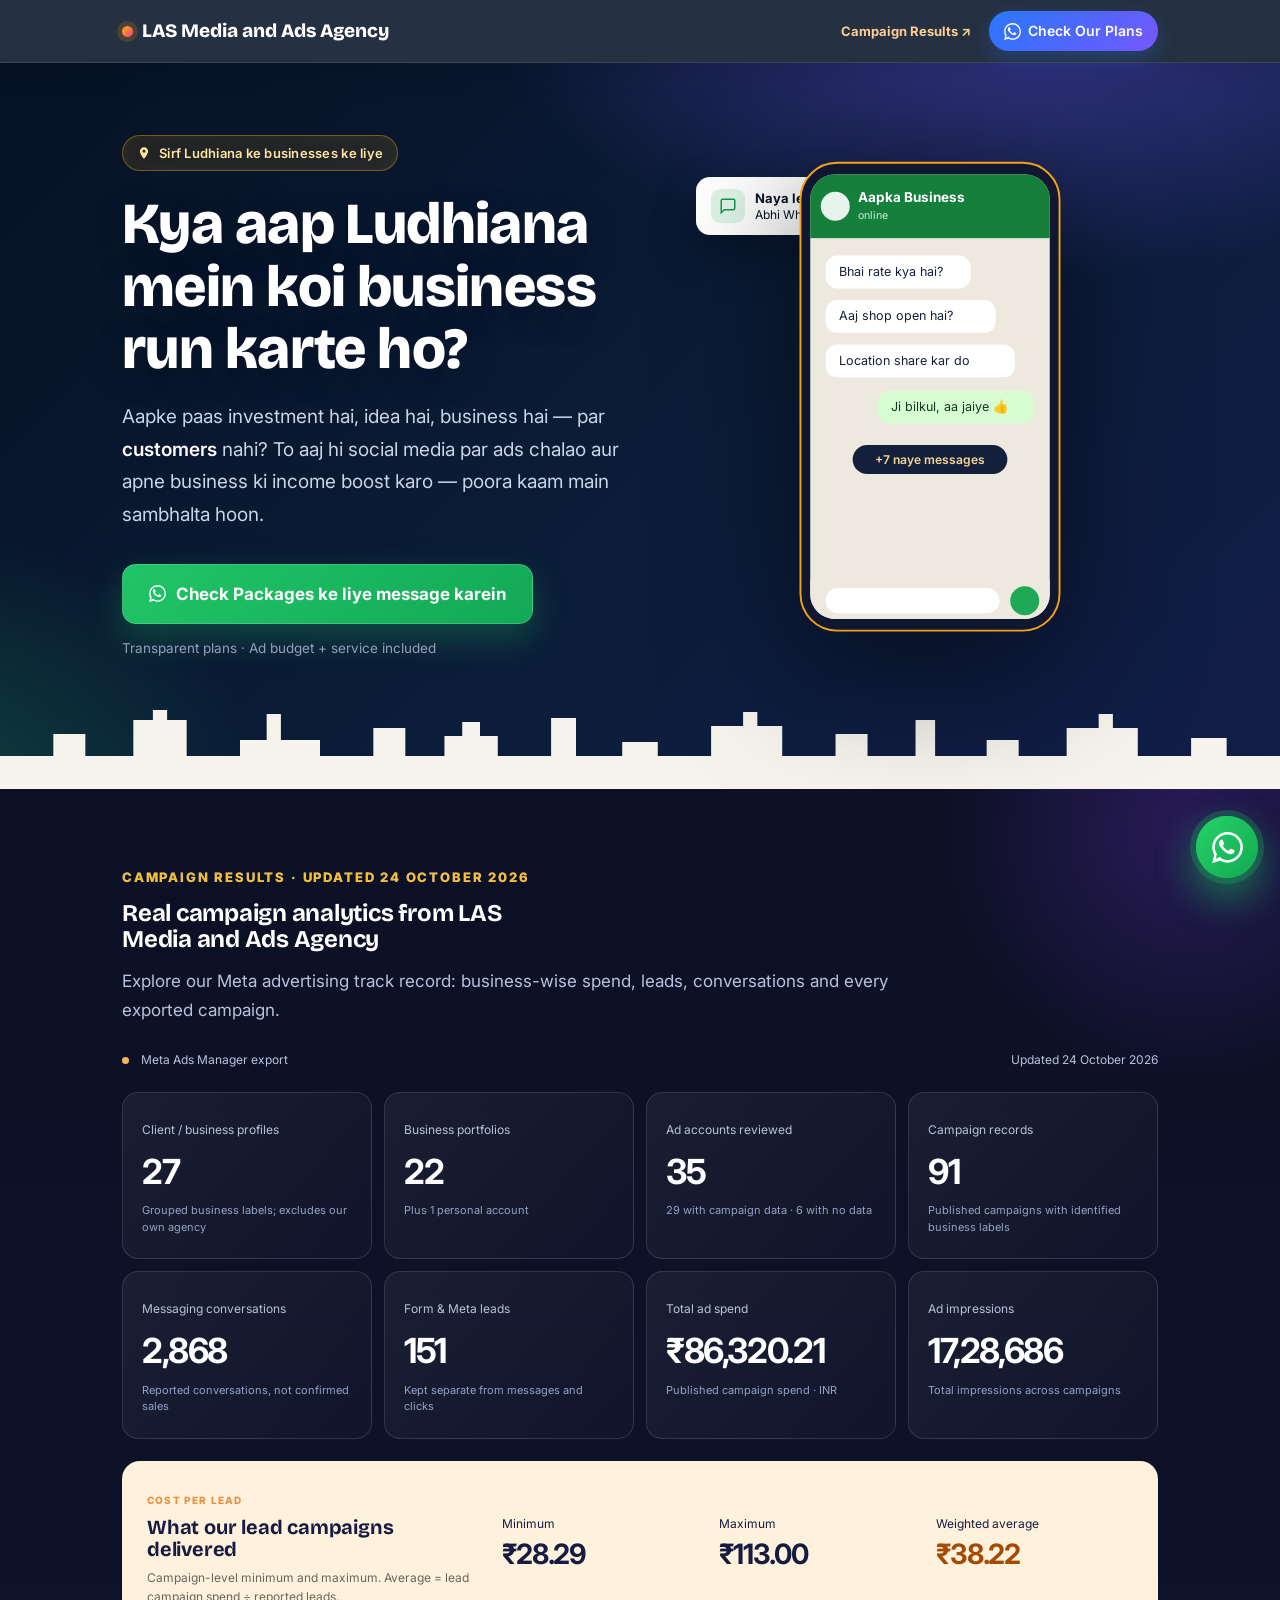
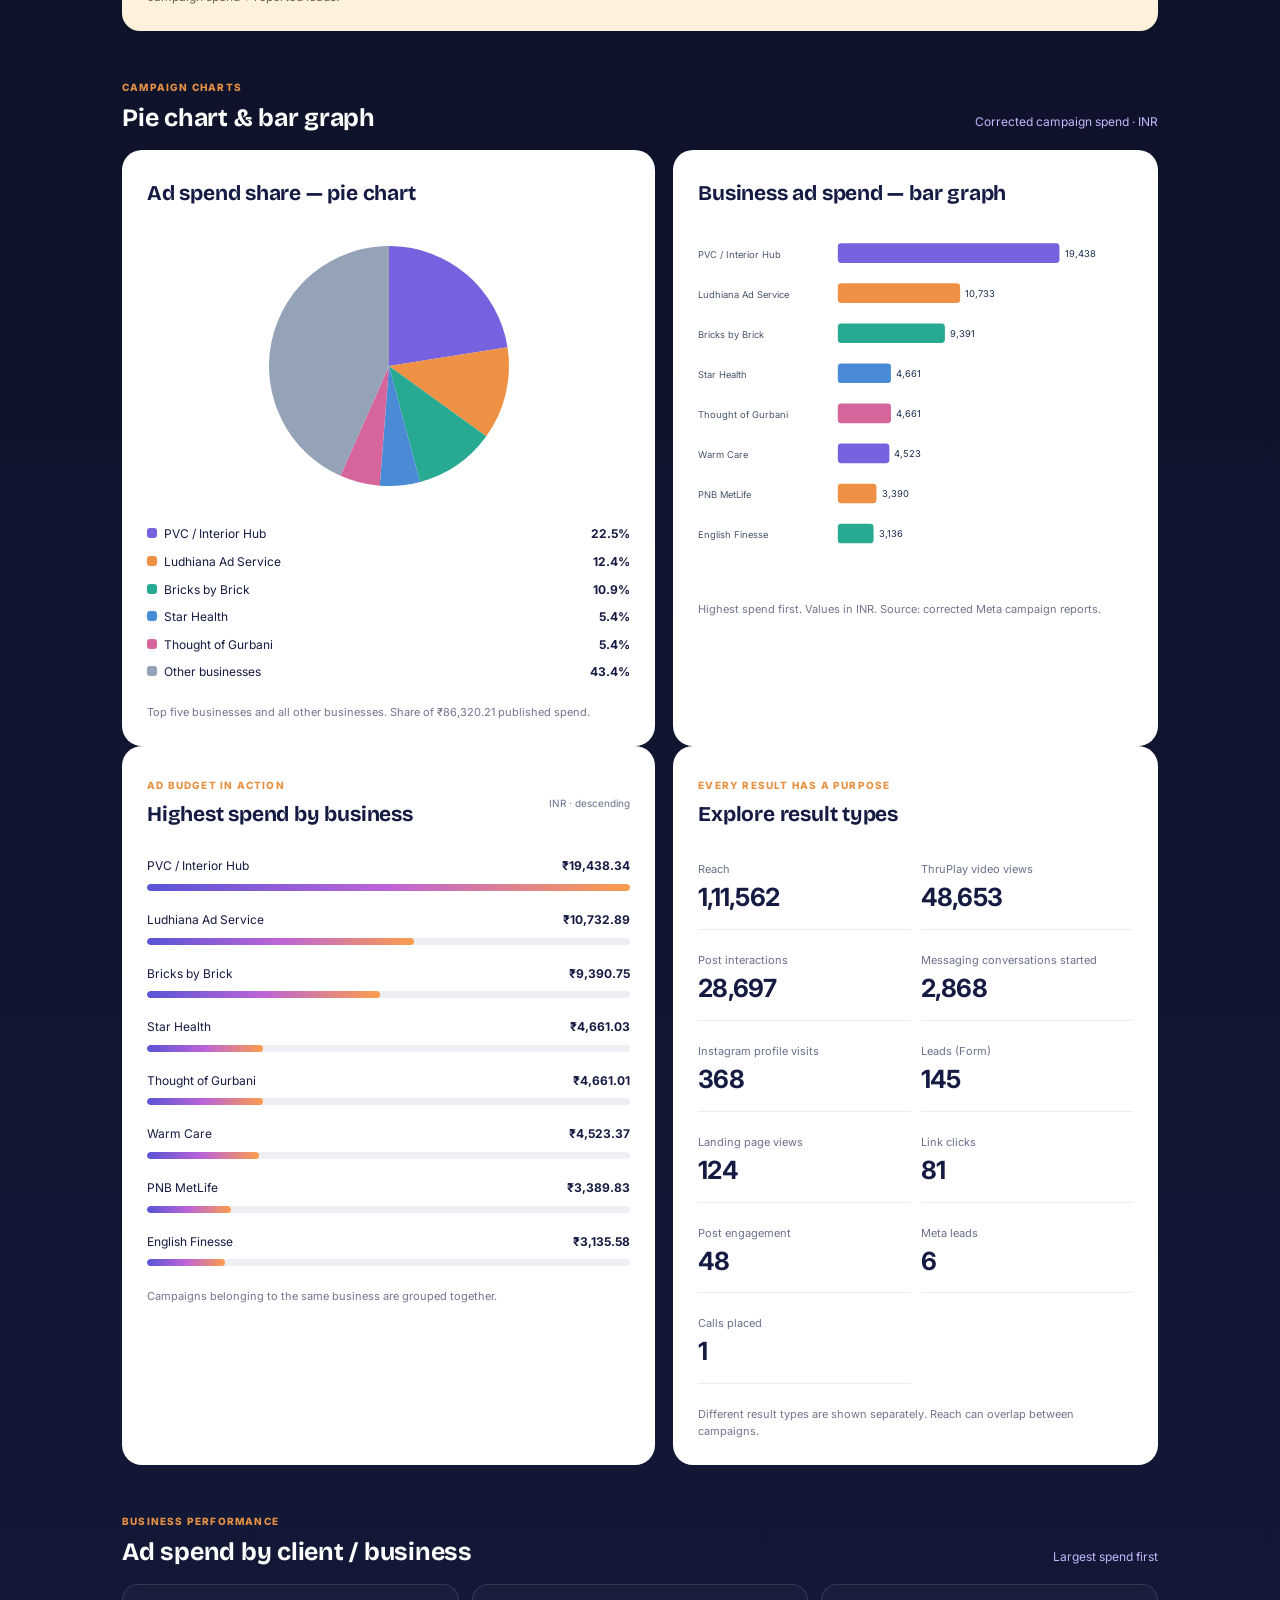
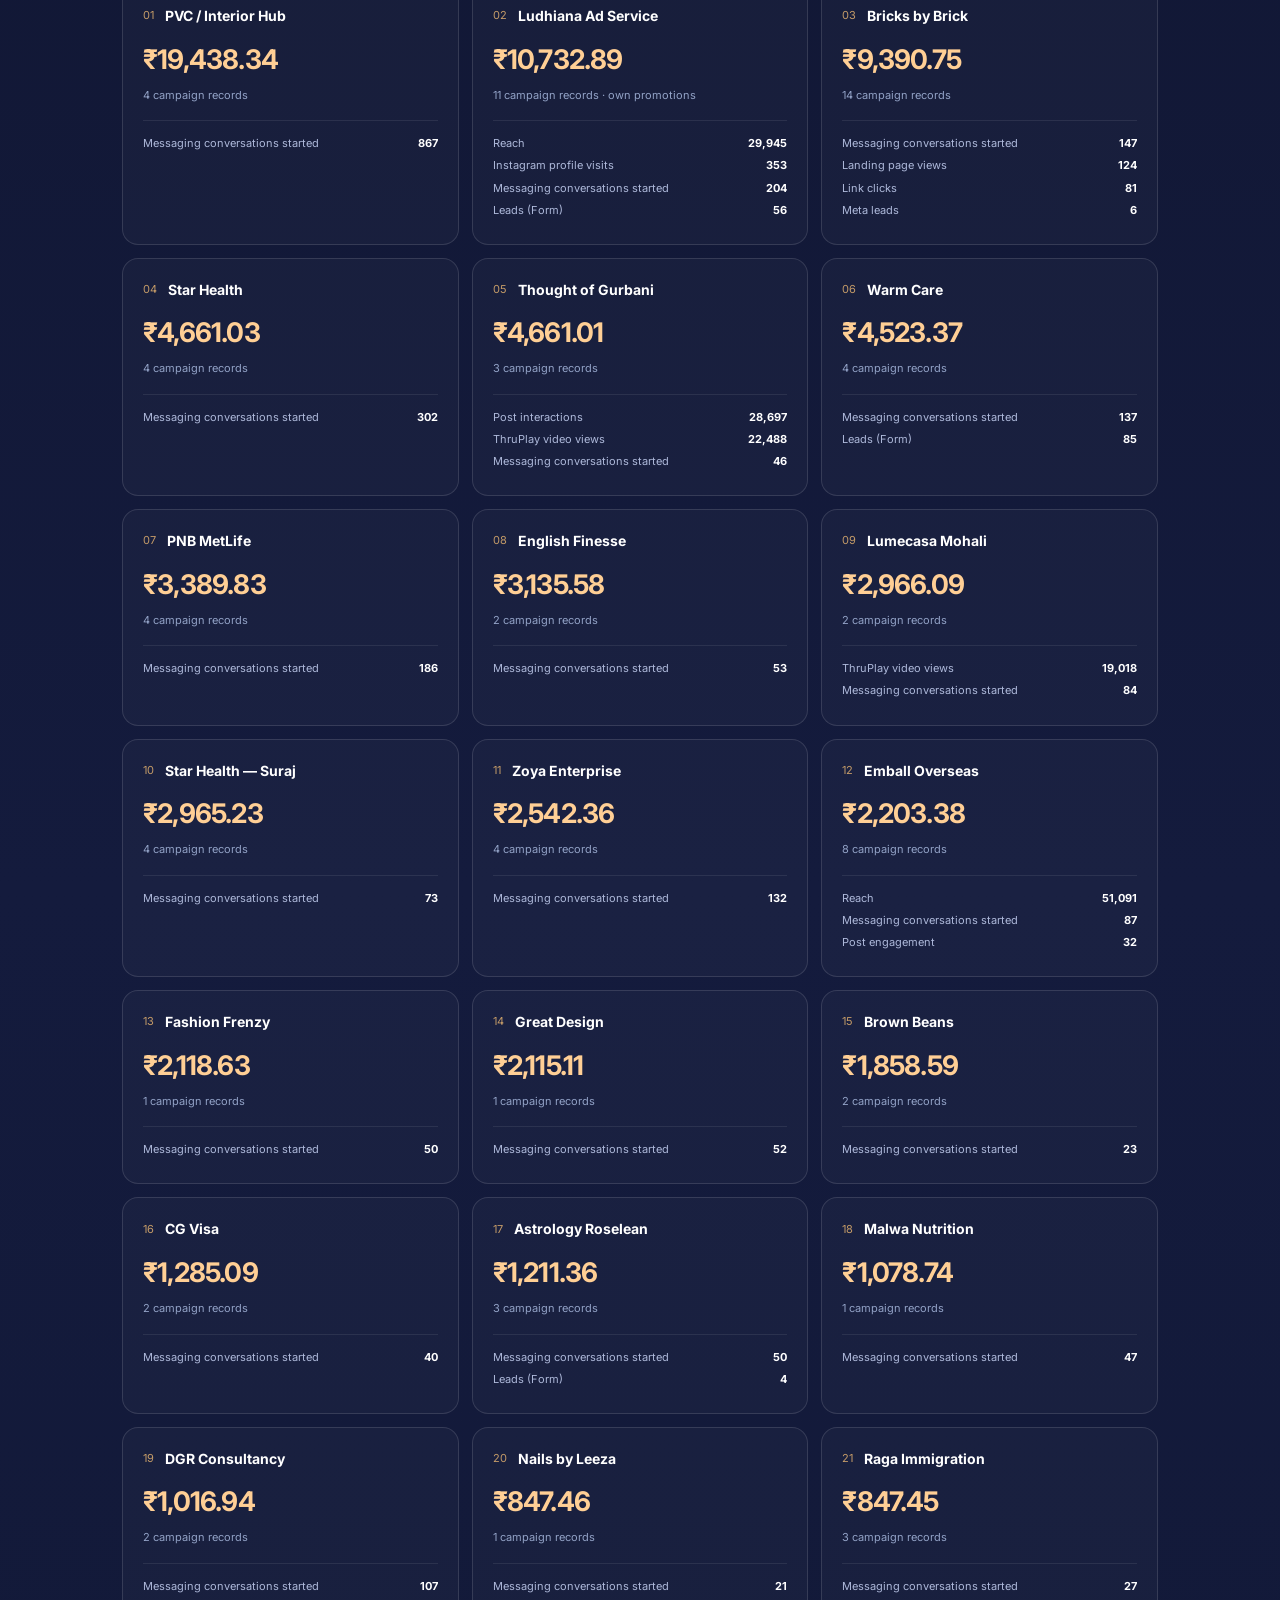
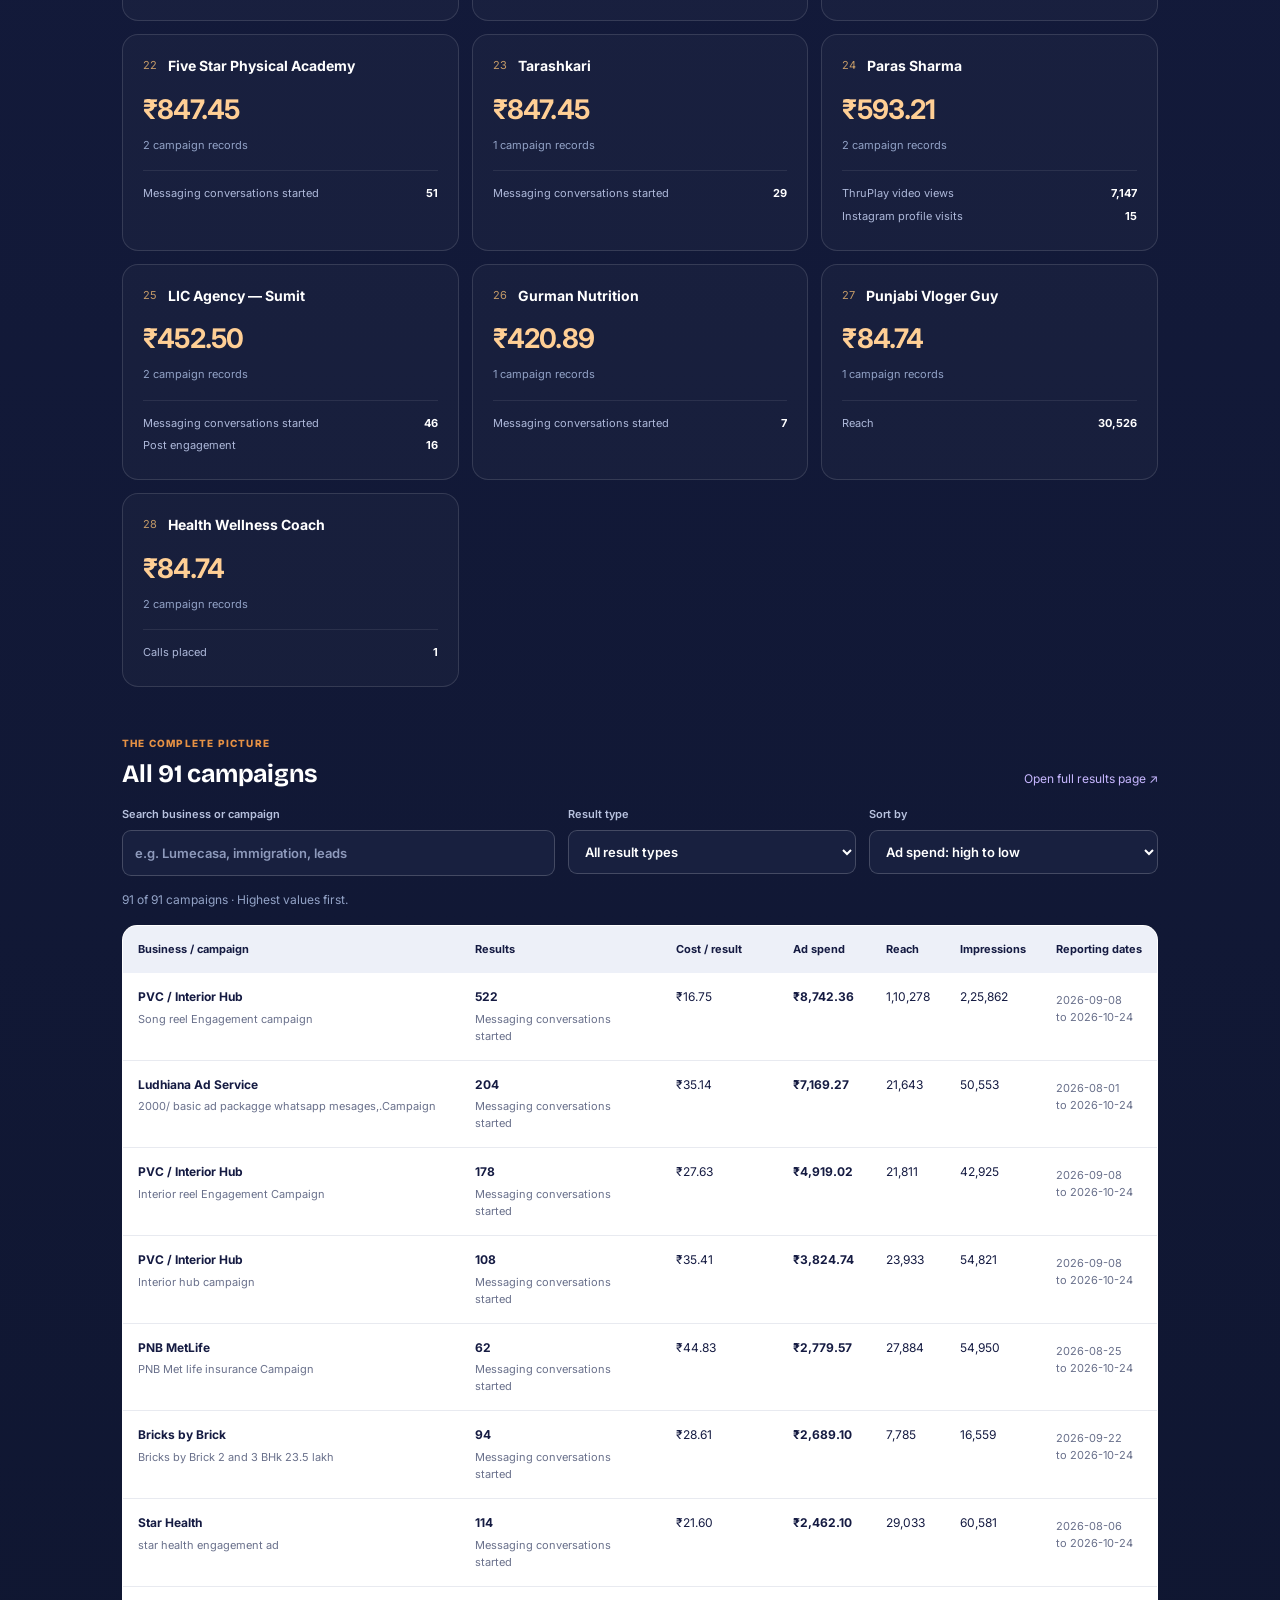
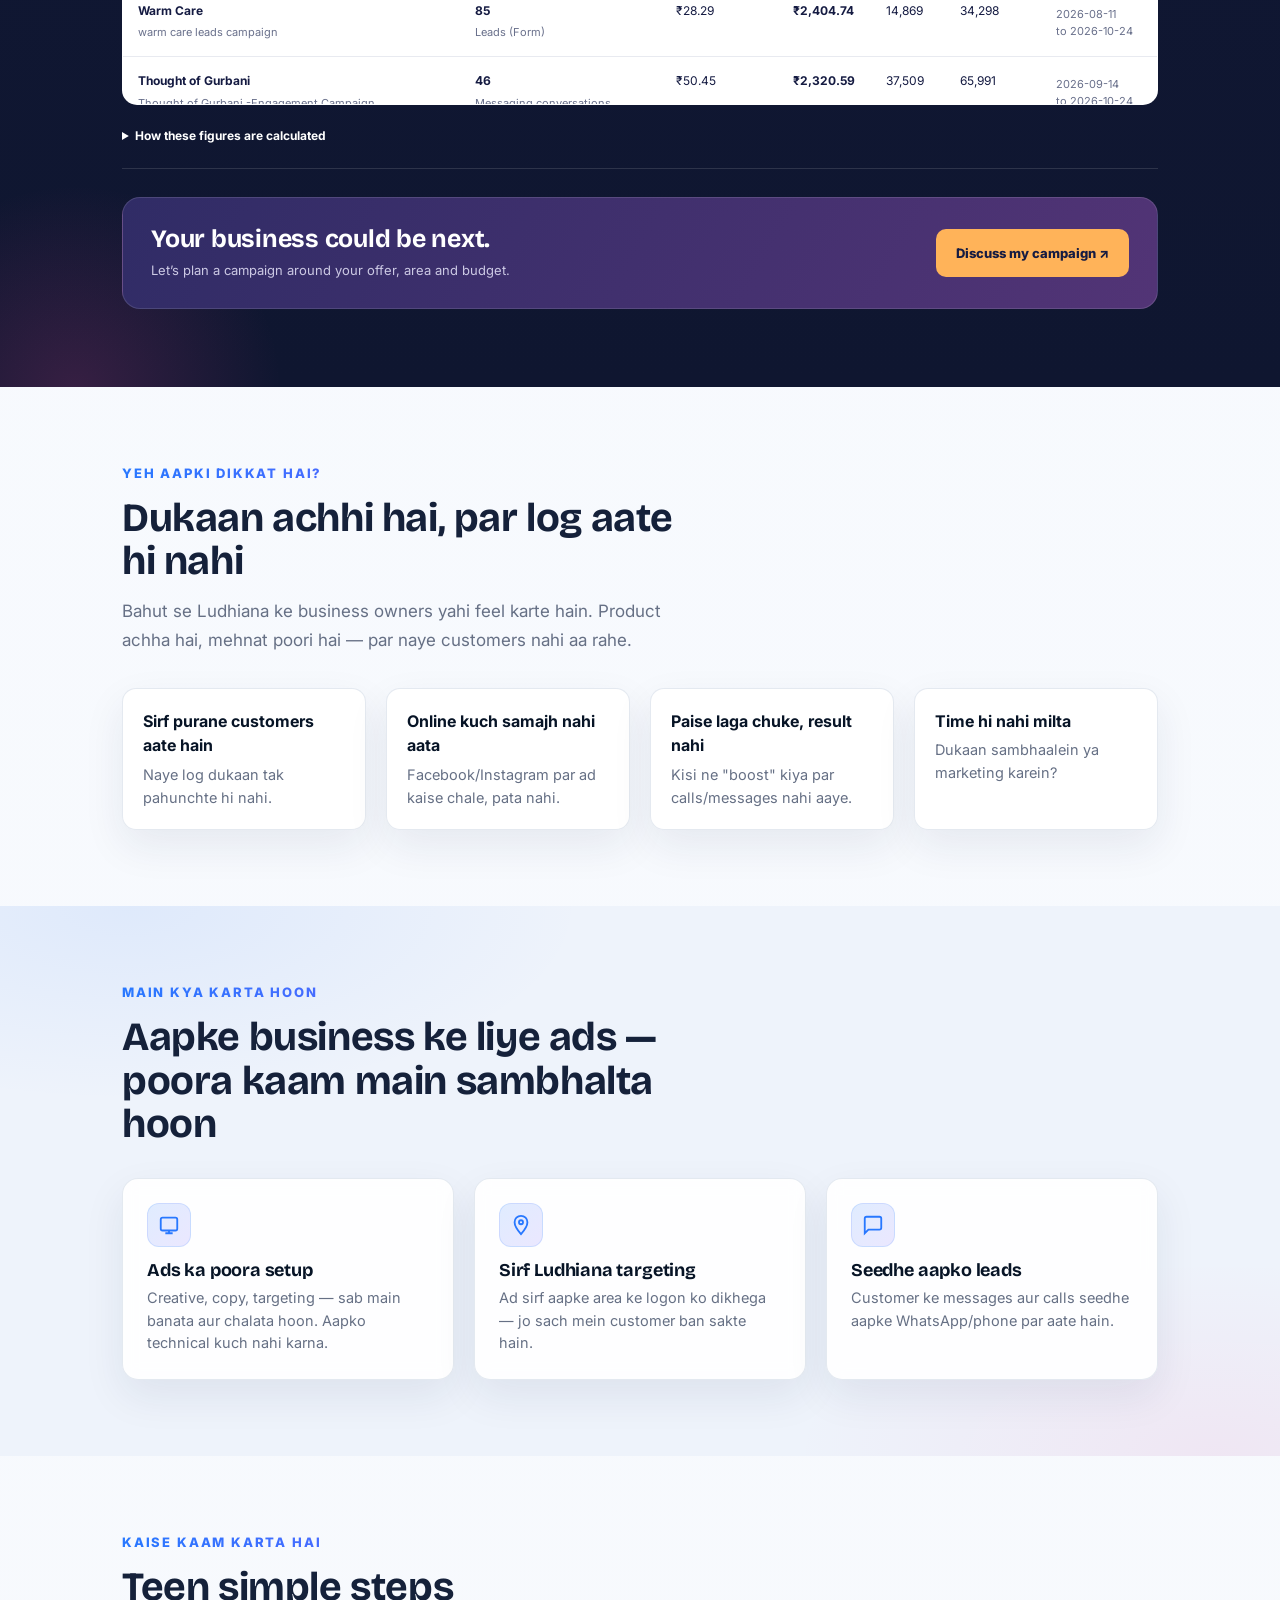
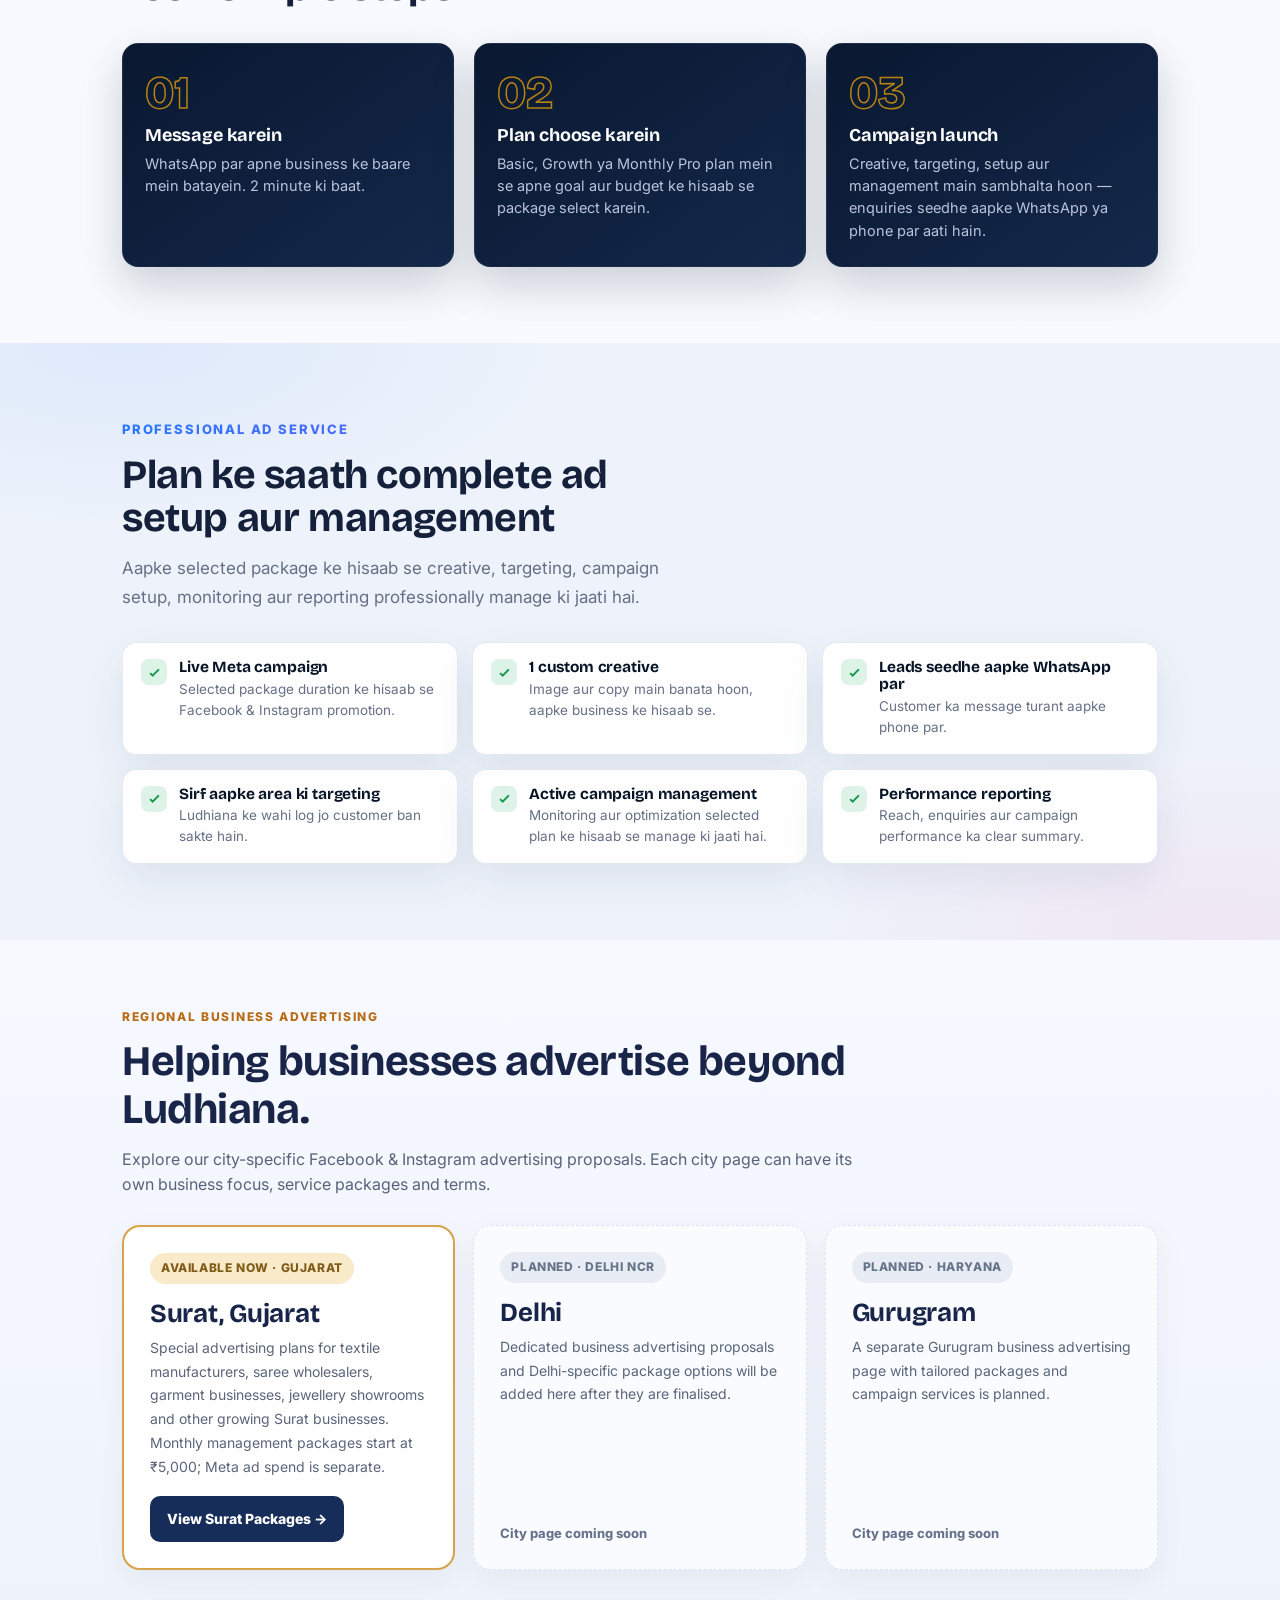
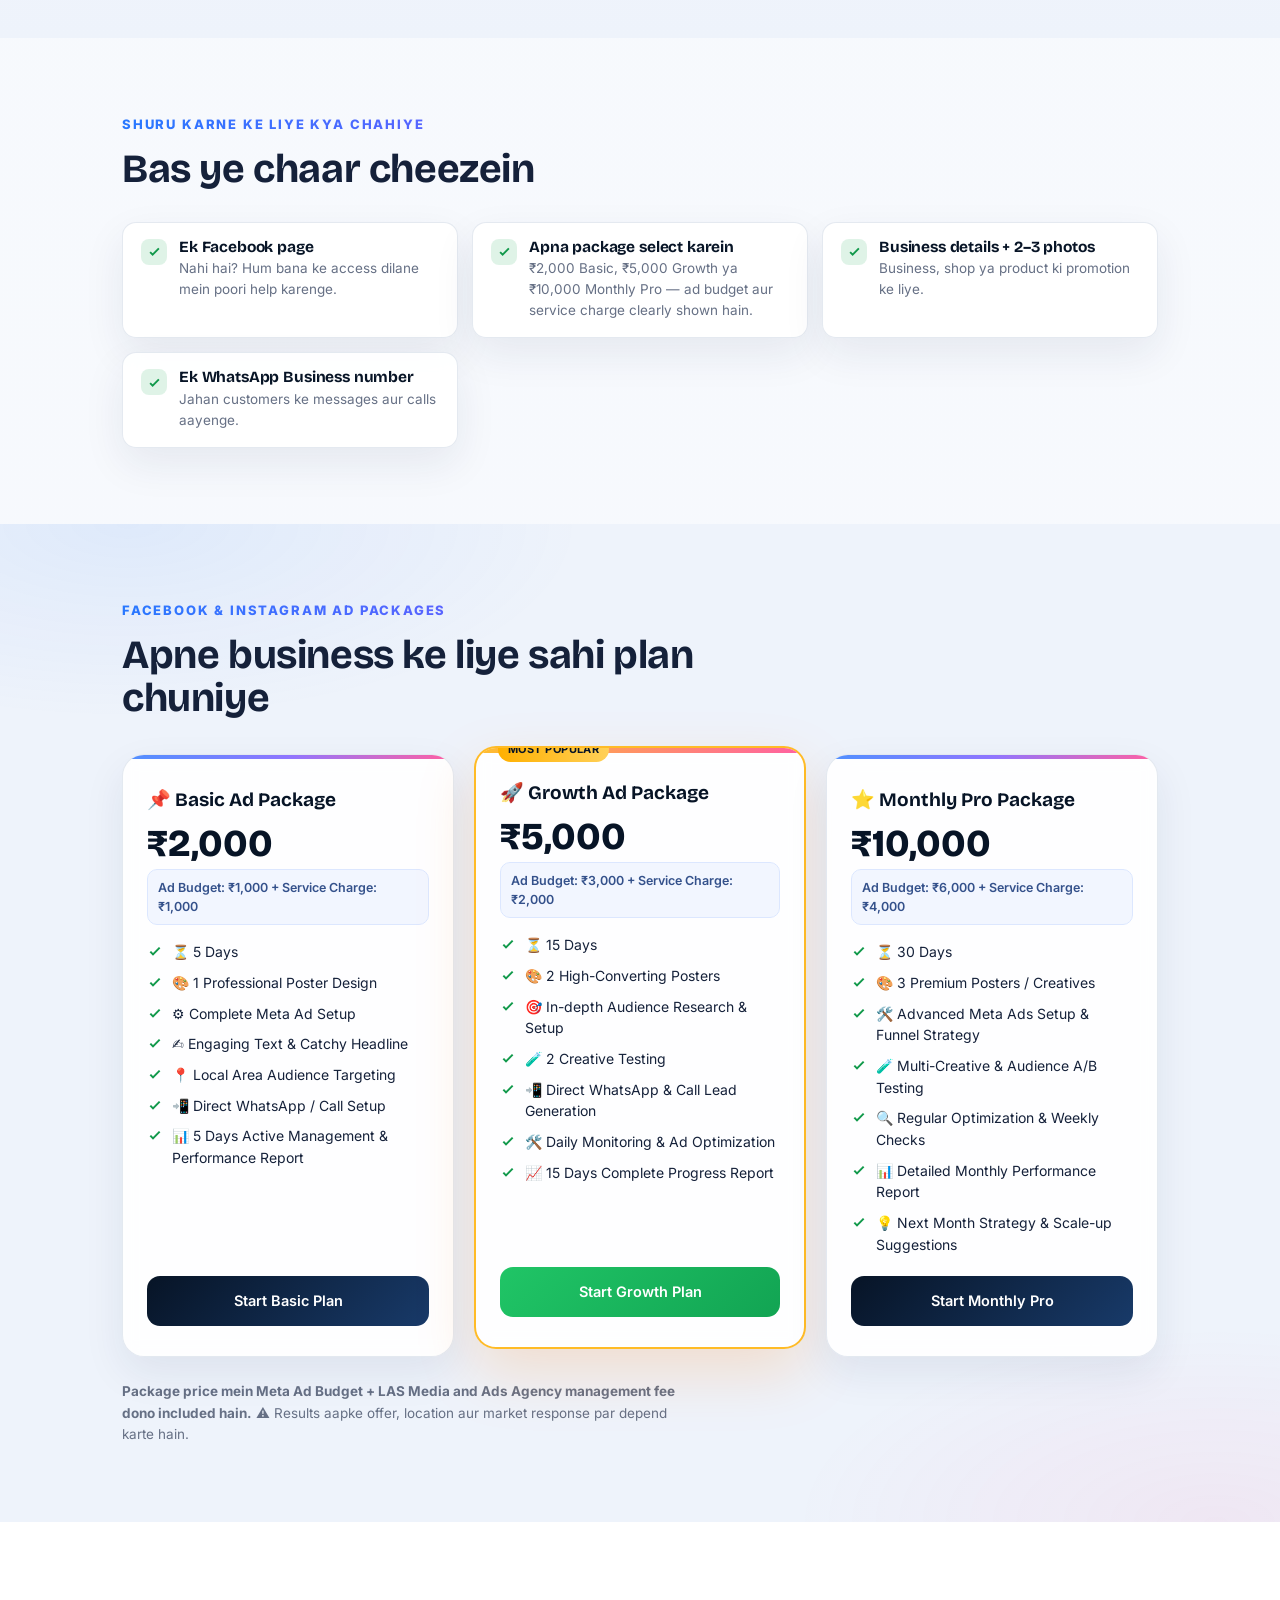
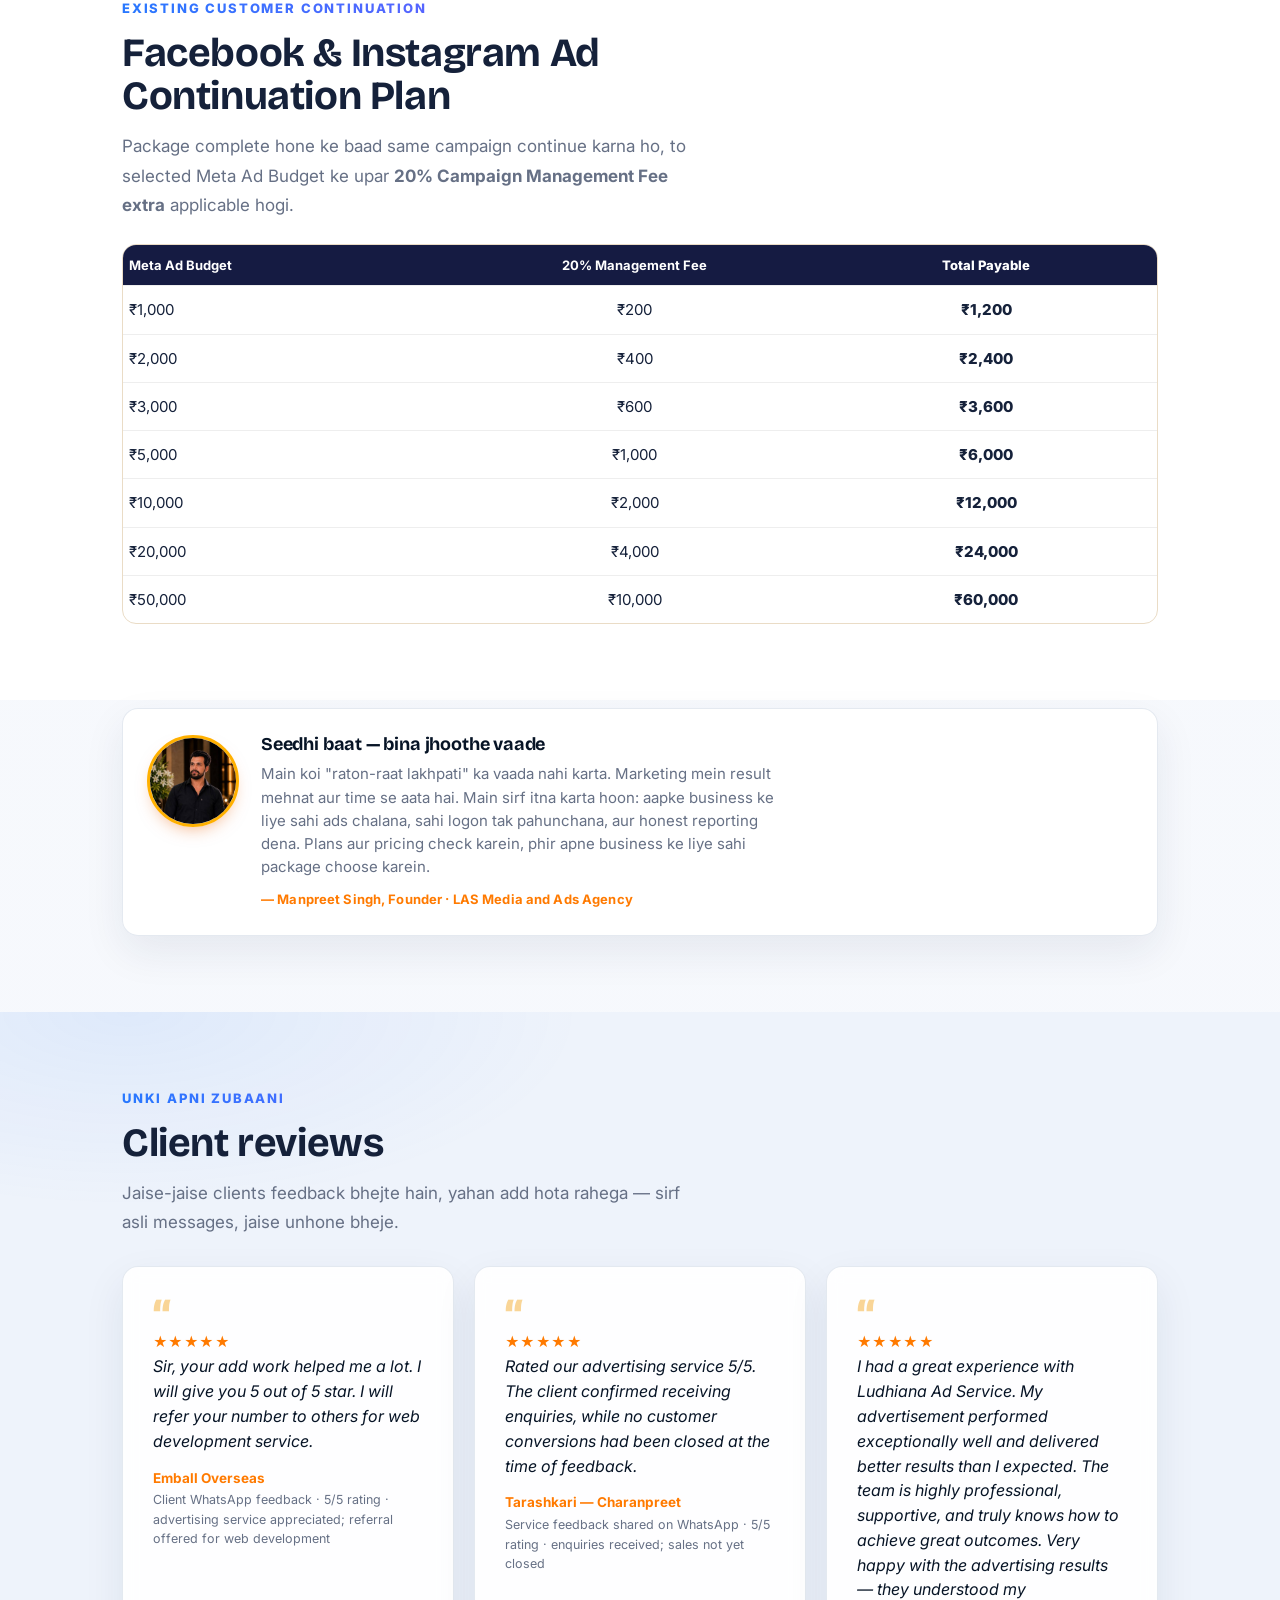
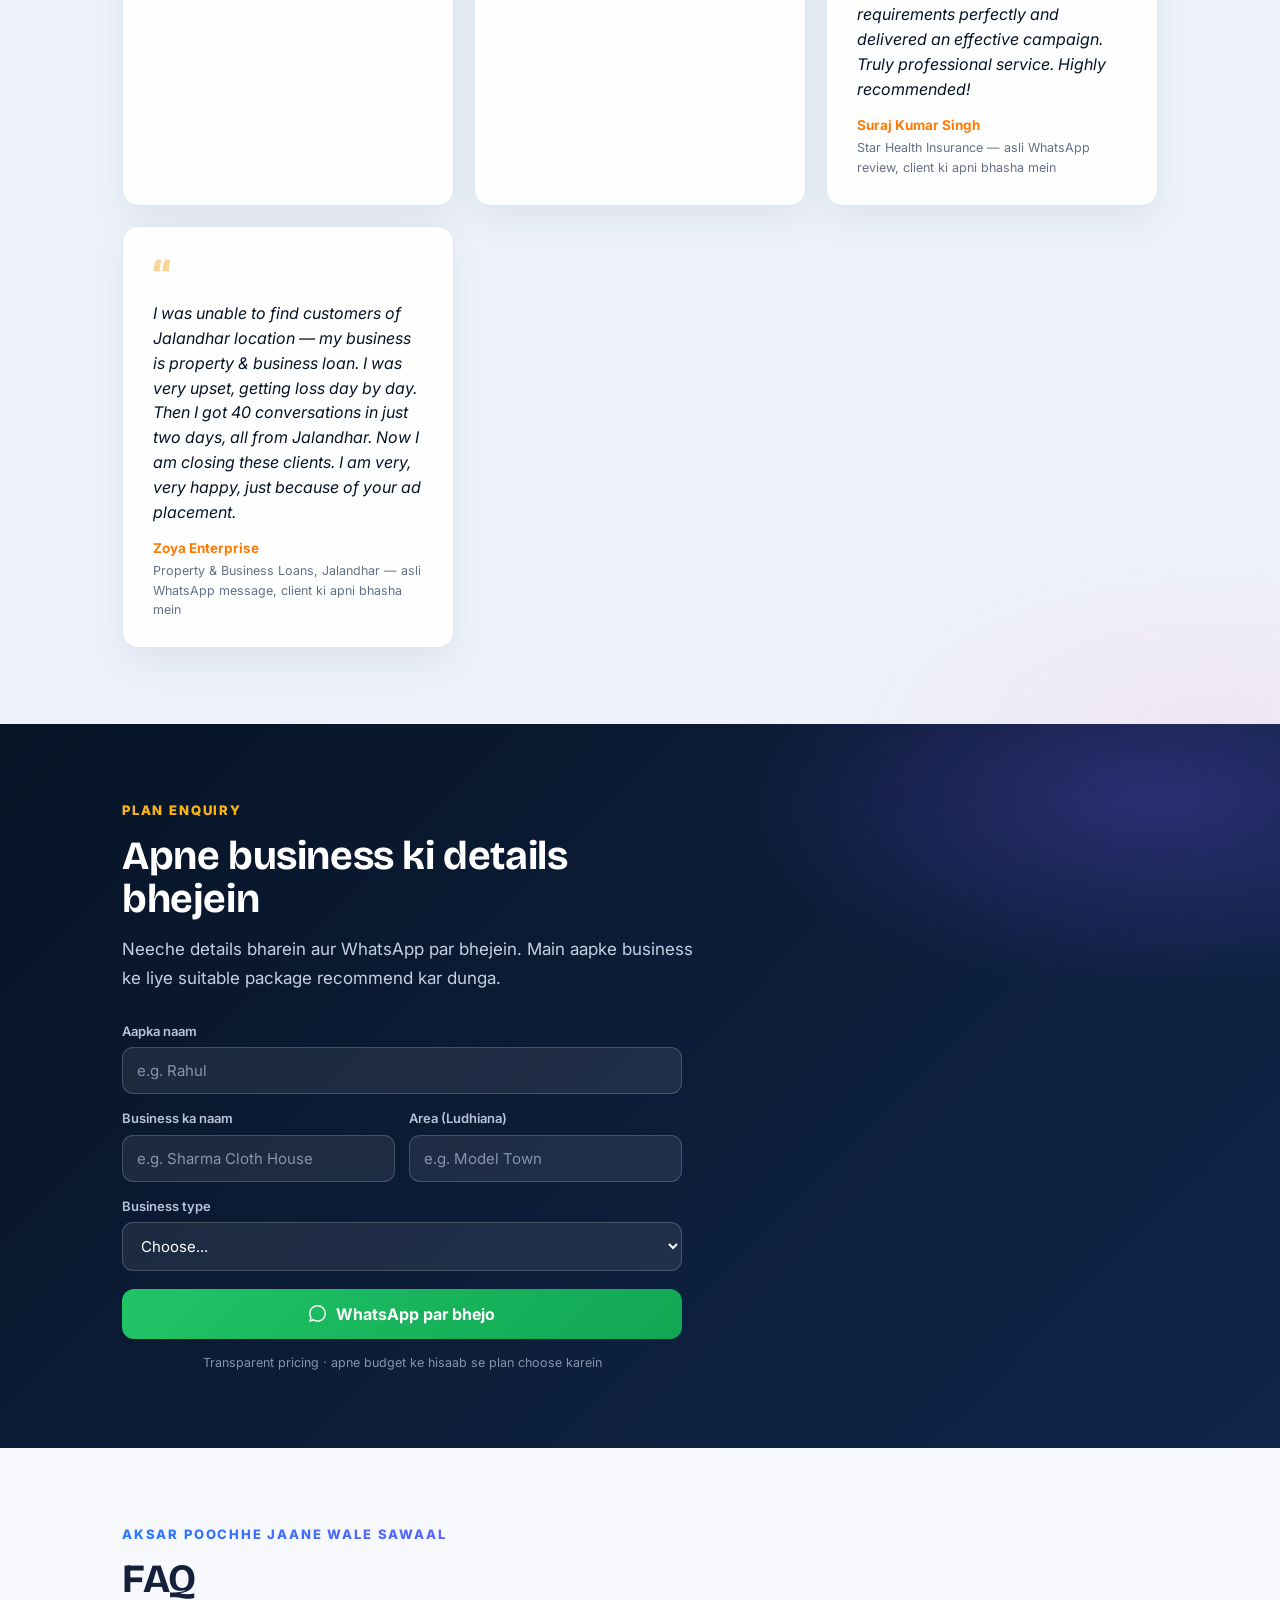
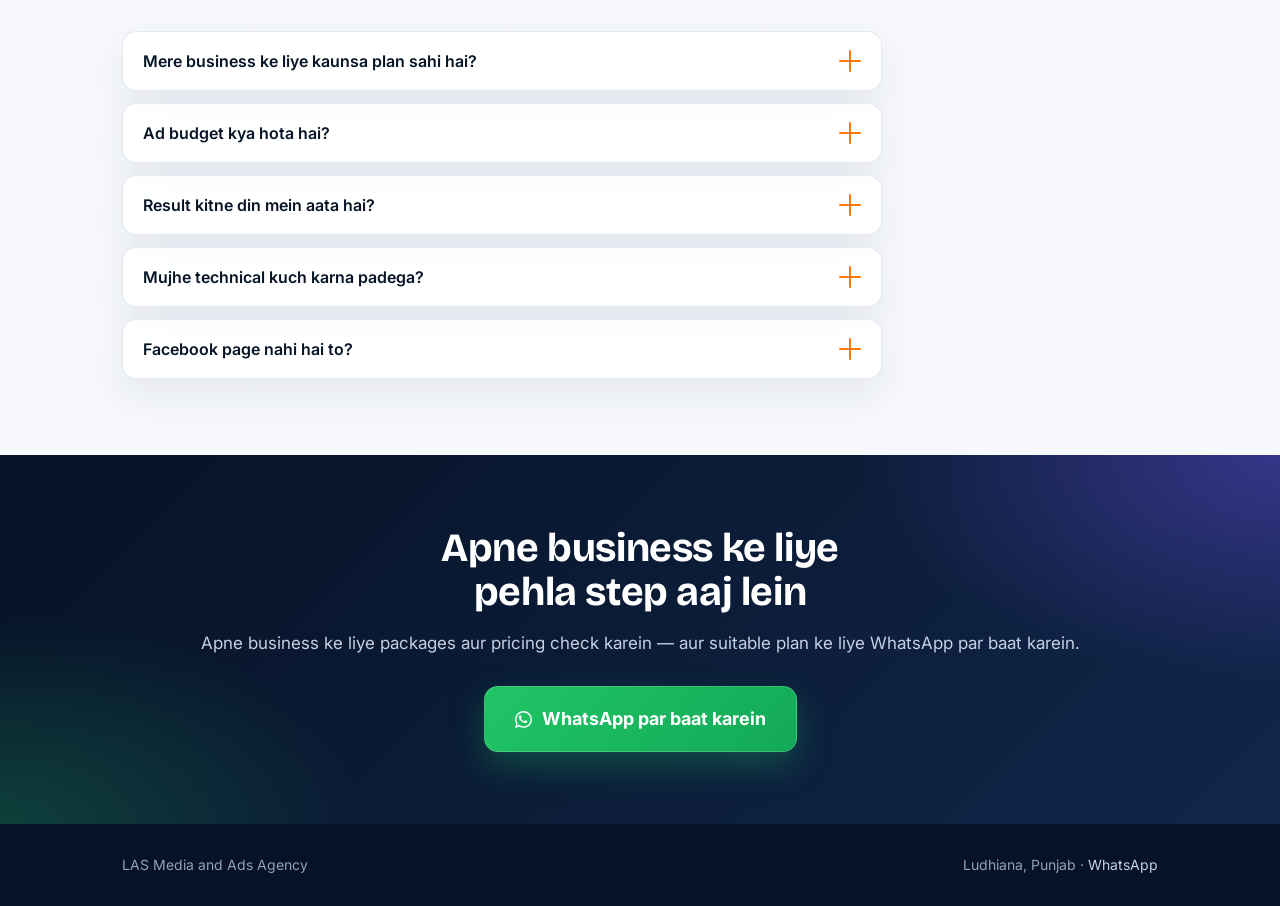
==== index.html @ 7cf91afc "Rebrand index.html to LAS Media and Ads Agency" ====
<!DOCTYPE html>
<html lang="en">
<head>
<meta charset="UTF-8" />
<meta name="viewport" content="width=device-width, initial-scale=1.0" />
<title>Ludhiana ke Business ke liye Ads — Check Our Plans</title>
<meta name="description" content="Ludhiana ke local businesses ke liye professional Facebook & Instagram advertising, local targeting, creatives, campaign management and lead generation. Check our plans and pricing." />
<meta property="og:title" content="Ludhiana ke Business ke liye Ads — Check Our Plans" />
<meta property="og:description" content="Aapke area ke customers seedhe aapke WhatsApp par. Facebook & Instagram ads — pehle check our pricing, phir baat." />
<meta property="og:type" content="website" />
<meta name="twitter:card" content="summary_large_image" />

<!-- ============================================================= -->
<!--  EDIT: apna WhatsApp number aur brand naam yahan.             -->
<!--  Number country-code ke saath, bina + ke. e.g. 919876543210  -->
<!-- ============================================================= -->
<script>
  const WHATSAPP_NUMBER = "917009732517";     // <-- apna number
  const BRAND_NAME      = "LAS Media and Ads Agency"; // <-- apna brand naam
  const PREFILL_MSG     = "Hi, I got your number from your website. May I know your plans?";
</script>

<link rel="preconnect" href="https://fonts.googleapis.com" />
<link rel="preconnect" href="https://fonts.gstatic.com" crossorigin />
<link href="https://fonts.googleapis.com/css2?family=Bricolage+Grotesque:opsz,wght@12..96,600;12..96,700;12..96,800&family=Inter:wght@400;500;600;700&display=swap" rel="stylesheet" />

<style>
  :root{
    --ink:#151B42; --ink-2:#212C68; --paper:#FDF6EC; --paper-2:#FBEAD1;
    --amber:#FF8A1E; --amber-deep:#E85D04; --wa:#1FA855; --wa-dark:#15803C;
    --text:#1B2150; --muted:#78675A; --line:#EBD9BC;
  }
  *{box-sizing:border-box;margin:0;padding:0}
  html{scroll-behavior:smooth}
  body{font-family:"Inter",system-ui,sans-serif;color:var(--text);background:var(--paper);line-height:1.55;-webkit-font-smoothing:antialiased}
  h1,h2,h3{font-family:"Bricolage Grotesque","Inter",sans-serif;line-height:1.08;letter-spacing:-0.01em}
  .wrap{width:100%;max-width:1080px;margin:0 auto;padding:0 22px}
  .wa-ico{width:17px;height:17px;flex:none}

  /* top bar */
  .bar{position:sticky;top:0;z-index:50;background:rgba(20,32,59,.92);backdrop-filter:blur(8px);border-bottom:1px solid rgba(255,255,255,.08)}
  .bar .wrap{display:flex;align-items:center;justify-content:space-between;height:62px}
  .brand{display:flex;align-items:center;gap:9px;color:#fff;font-family:"Bricolage Grotesque";font-weight:800;font-size:18px}
  .brand .dot{width:11px;height:11px;border-radius:50%;background:var(--amber);box-shadow:0 0 0 4px rgba(242,161,24,.25)}
  .cta-sm{display:inline-flex;align-items:center;gap:7px;background:var(--wa);color:#fff;text-decoration:none;font-weight:600;font-size:14px;padding:9px 15px;border-radius:999px;transition:background .15s}
  .cta-sm:hover{background:var(--wa-dark)}

  /* hero */
  .hero{position:relative;overflow:hidden;background:radial-gradient(120% 90% at 92% -20%, rgba(255,138,30,.36), transparent 55%), radial-gradient(90% 80% at -10% 120%, rgba(31,168,85,.24), transparent 55%), var(--ink);color:#fff;padding:60px 0 130px}
  .hero .wrap{position:relative;z-index:2;display:grid;grid-template-columns:1.08fr .92fr;gap:44px;align-items:center}
  .tag{display:inline-flex;align-items:center;gap:8px;font-size:13px;font-weight:600;letter-spacing:.02em;color:#F6D79A;background:rgba(242,161,24,.12);border:1px solid rgba(242,161,24,.35);padding:7px 14px;border-radius:999px;margin-bottom:22px}
  .tag .pin{width:14px;height:14px;flex:none}
  .hero h1{font-size:clamp(30px,5.4vw,52px);font-weight:800;color:#fff;max-width:16ch}
  .hero h1 .hl{color:var(--ink);background:var(--amber);padding:0 .18em;border-radius:6px;box-decoration-break:clone;-webkit-box-decoration-break:clone}
  .hero .sub{margin-top:20px;font-size:clamp(16px,2.3vw,19px);color:#C6D0E4;max-width:44ch}
  .hero .sub b{color:#fff;font-weight:600}
  .cta-row{margin-top:32px;display:flex;flex-wrap:wrap;gap:14px;align-items:center}
  .btn-wa{display:inline-flex;align-items:center;gap:10px;background:var(--wa);color:#fff;text-decoration:none;font-weight:700;font-size:17px;padding:16px 26px;border-radius:14px;box-shadow:0 10px 24px -8px rgba(31,168,85,.6);transition:transform .12s, background .15s}
  .btn-wa:hover{background:var(--wa-dark);transform:translateY(-2px)}
  .btn-wa:focus-visible{outline:3px solid #fff;outline-offset:3px}
  .note{font-size:13.5px;color:#93A0BB}

  /* hero visual: phone with incoming leads */
  .visual{position:relative;display:flex;justify-content:center}
  .phone{width:100%;max-width:290px;filter:drop-shadow(0 30px 50px rgba(0,0,0,.45))}
  .float-card{position:absolute;left:-6px;top:22px;background:#fff;color:var(--ink);border-radius:14px;padding:11px 14px;display:flex;align-items:center;gap:10px;box-shadow:0 16px 30px -10px rgba(0,0,0,.4);animation:bob 3.4s ease-in-out infinite}
  .float-card .b{width:34px;height:34px;border-radius:9px;background:rgba(31,168,85,.14);display:grid;place-items:center;color:var(--wa-dark)}
  .float-card .b svg{width:18px;height:18px}
  .float-card .t{font-size:12px;line-height:1.3}
  .float-card .t b{display:block;font-size:13px}
  @keyframes bob{0%,100%{transform:translateY(0)}50%{transform:translateY(-9px)}}
  @media (prefers-reduced-motion:reduce){.float-card{animation:none}}

  /* skyline divider at hero bottom */
  .skyline{position:absolute;left:0;right:0;bottom:-1px;z-index:1;width:100%;height:120px;display:block}

  /* sections */
  .section{padding:64px 0}
  .eyebrow{font-weight:700;font-size:13px;letter-spacing:.14em;text-transform:uppercase;color:var(--amber-deep);margin-bottom:14px}
  .section h2{font-size:clamp(24px,4.6vw,36px);font-weight:700;max-width:20ch}
  .lead{margin-top:14px;font-size:17px;color:var(--muted);max-width:52ch}

  .pain{margin-top:32px;display:grid;gap:14px;grid-template-columns:repeat(auto-fit,minmax(230px,1fr))}
  .pain .item{background:#fff;border:1px solid var(--line);border-radius:14px;padding:20px}
  .pain .item .q{font-weight:700;font-size:16px;color:var(--ink)}
  .pain .item p{margin-top:6px;font-size:14.5px;color:var(--muted)}

  .svc{background:var(--paper-2)}
  .svc-grid{margin-top:32px;display:grid;gap:16px;grid-template-columns:repeat(auto-fit,minmax(240px,1fr))}
  .card{background:#fff;border:1px solid var(--line);border-radius:16px;padding:24px}
  .card .ic{width:44px;height:44px;border-radius:12px;display:grid;place-items:center;background:rgba(242,161,24,.14);margin-bottom:14px}
  .card .ic svg{width:22px;height:22px;color:var(--amber-deep)}
  .card h3{font-size:18px;font-weight:700;color:var(--ink)}
  .card p{margin-top:7px;font-size:14.5px;color:var(--muted)}

  /* results / proof cards */
  .results{background:var(--paper)}
  .result-card .stat{font-family:"Bricolage Grotesque";font-weight:800;font-size:38px;color:var(--amber-deep);line-height:1}
  .result-card .stat-label{margin-top:10px;font-size:15.5px;font-weight:700;color:var(--ink)}
  .result-card .stat-sub{margin-top:5px;font-size:13.5px;color:var(--muted)}
  .result-card .stars{margin-top:12px;font-size:13px;color:var(--amber-deep);font-weight:700;letter-spacing:.02em}
  .result-card .rname{font-size:14px;font-weight:800;color:var(--ink)}
  .result-card .rbiz{margin-top:1px;font-size:12.5px;color:var(--muted);margin-bottom:12px}
  .results-grid{margin-top:32px;display:grid;gap:14px;grid-template-columns:repeat(auto-fit,minmax(220px,1fr))}
  .results-grid .card{padding:20px}
  .results-grid .stat{font-size:30px}
  .rname.pending,.stat-sub.pending{color:#B08A63;font-style:italic;font-weight:600}
  .rname.pending::before{content:"⏳ "}
  .quote-heading{margin-top:36px;font-size:15px;font-weight:700;color:var(--ink);text-transform:uppercase;letter-spacing:.06em}
  .testimonial-grid{margin-top:28px;display:grid;gap:16px;grid-template-columns:repeat(auto-fit,minmax(320px,1fr))}
  .testimonial-grid .quote-card{margin-top:0}
  .quote-card{margin-top:16px;background:#fff;border:1px solid var(--line);border-radius:16px;padding:28px 30px}
  .quote-card .qmark{font-family:"Bricolage Grotesque";font-size:44px;color:rgba(242,161,24,.45);line-height:1;font-weight:800}
  .quote-card .qstars{margin-top:-8px;font-size:14px;color:var(--amber-deep);font-weight:700;letter-spacing:.03em}
  .quote-card p.qtext{margin-top:2px;font-size:16px;color:var(--ink);max-width:64ch;font-style:italic}
  .quote-card .qby{margin-top:14px;font-size:13.5px;font-weight:700;color:var(--amber-deep)}
  .quote-card .qtag{margin-top:2px;font-size:12.5px;color:var(--muted)}

  .steps{margin-top:34px;display:grid;gap:16px;grid-template-columns:repeat(auto-fit,minmax(240px,1fr))}
  .step{position:relative;background:var(--ink);color:#fff;border-radius:16px;padding:26px 22px 24px;overflow:hidden}
  .step .num{font-family:"Bricolage Grotesque";font-weight:800;font-size:46px;color:transparent;-webkit-text-stroke:1.5px rgba(242,161,24,.55);line-height:1}
  .step h3{margin-top:10px;font-size:18px;color:#fff}
  .step p{margin-top:7px;font-size:14.5px;color:#B9C4DA}

  .honest{border:1px dashed var(--line);background:#fff;border-radius:16px;padding:26px 24px;margin-top:8px;display:flex;gap:22px;align-items:flex-start}
  .honest .photo{width:92px;height:92px;border-radius:50%;object-fit:cover;flex:none;border:3px solid var(--amber);box-shadow:0 8px 18px -8px rgba(232,93,4,.55)}
  .honest .txt{flex:1;min-width:0}
  .honest .who{margin-top:10px;font-size:13px;font-weight:700;color:var(--amber-deep);letter-spacing:.01em}
  @media (max-width:560px){.honest{flex-direction:column;align-items:flex-start}}
  .honest h3{font-size:18px;color:var(--ink);font-weight:700}
  .honest p{margin-top:8px;font-size:15px;color:var(--muted);max-width:58ch}

  .final{background:radial-gradient(100% 120% at 100% 0%, rgba(255,138,30,.34), transparent 55%), radial-gradient(80% 90% at 0% 100%, rgba(31,168,85,.18), transparent 55%), var(--ink);color:#fff;text-align:center;padding:72px 0}
  .final h2{font-size:clamp(26px,5vw,40px);color:#fff;max-width:18ch;margin:0 auto}
  .final p{margin-top:16px;color:#C6D0E4;font-size:17px}
  .final .btn-wa{margin-top:30px;font-size:18px;padding:18px 30px}

  footer{background:var(--ink-2);color:#93A0BB;padding:30px 0;font-size:14px}
  footer .wrap{display:flex;flex-wrap:wrap;gap:12px;justify-content:space-between;align-items:center}
  footer a{color:#C6D0E4;text-decoration:none}
  footer a:hover{color:#fff}

  /* demo + requirements checklist */
  .checks{margin-top:30px;display:grid;gap:14px;grid-template-columns:repeat(auto-fit,minmax(258px,1fr))}
  .check{display:flex;gap:12px;background:#fff;border:1px solid var(--line);border-radius:14px;padding:16px 18px}
  .check .tick{width:26px;height:26px;flex:none;border-radius:8px;background:rgba(31,168,85,.14);display:grid;place-items:center;color:var(--wa-dark)}
  .check .tick svg{width:15px;height:15px}
  .check h3{font-size:15.5px;color:var(--ink);font-weight:700}
  .check p{margin-top:3px;font-size:13.5px;color:var(--muted)}

  /* pricing */
  .price{background:var(--paper-2)}
  .plans{margin-top:34px;display:grid;gap:16px;grid-template-columns:repeat(auto-fit,minmax(224px,1fr))}
  .plan{background:#fff;border:1px solid var(--line);border-radius:18px;padding:26px 22px;display:flex;flex-direction:column}
  .plan.pop{border-color:var(--amber);box-shadow:0 16px 34px -16px rgba(242,161,24,.55);position:relative}
  .plan .badge{position:absolute;top:-11px;left:22px;background:var(--amber);color:var(--ink);font-size:11px;font-weight:700;letter-spacing:.04em;text-transform:uppercase;padding:4px 10px;border-radius:999px}
  .plan .pname{font-family:"Bricolage Grotesque";font-weight:700;font-size:19px;color:var(--ink)}
  .plan .amt{margin-top:10px;font-family:"Bricolage Grotesque";font-weight:800;font-size:33px;color:var(--ink);line-height:1}
  .plan .amt span{font-size:14px;font-weight:600;color:var(--muted)}
  .plan .bud{margin-top:6px;font-size:12.5px;color:var(--amber-deep);font-weight:600}
  .plan ul{list-style:none;margin:16px 0 20px;padding:0;display:flex;flex-direction:column;gap:9px}
  .plan li{font-size:14px;color:var(--text);display:flex;gap:9px;align-items:flex-start}
  .plan li svg{width:16px;height:16px;flex:none;margin-top:2px;color:var(--wa-dark)}
  .plan .pick{margin-top:auto;text-align:center;background:var(--ink);color:#fff;text-decoration:none;font-weight:600;font-size:14.5px;padding:12px;border-radius:11px;transition:background .15s}
  .plan .pick:hover{background:var(--ink-2)}
  .plan.pop .pick{background:var(--wa)}
  .plan.pop .pick:hover{background:var(--wa-dark)}
  .price-note{margin-top:24px;font-size:13.5px;color:var(--muted);max-width:64ch;line-height:1.6}

  @media (max-width:820px){
    .hero .wrap{grid-template-columns:1fr;gap:14px}
    .visual{margin-top:14px}
    .phone{max-width:250px}
  }
  @media (max-width:560px){
    .section{padding:50px 0}.hero{padding:44px 0 110px}.cta-sm span{display:none}
  }
  @media (prefers-reduced-motion:reduce){*{transition:none !important;scroll-behavior:auto}}

  /* scroll reveal */
  .reveal{opacity:0;transform:translateY(18px);transition:opacity .6s ease, transform .6s ease}
  .reveal.in{opacity:1;transform:none}
  @media (prefers-reduced-motion:reduce){.reveal{opacity:1;transform:none;transition:none}}

  /* sticky mobile CTA */
  .sticky-cta{position:fixed;left:0;right:0;bottom:0;z-index:60;display:none;padding:10px 14px calc(10px + env(safe-area-inset-bottom));background:rgba(20,32,59,.96);backdrop-filter:blur(8px);border-top:1px solid rgba(255,255,255,.1)}
  .sticky-cta a{display:flex;align-items:center;justify-content:center;gap:9px;background:var(--wa);color:#fff;text-decoration:none;font-weight:700;font-size:16px;padding:14px;border-radius:12px}
  .sticky-cta a:active{background:var(--wa-dark)}
  @media (max-width:760px){.sticky-cta{display:block} body{padding-bottom:78px}}

  /* demo form */
  .form-sec{background:var(--ink);color:#fff}
  .form-sec .eyebrow{color:var(--amber)}
  .form-sec h2{color:#fff}
  .form-sec .lead{color:#C6D0E4}
  .lead-form{margin-top:28px;max-width:560px;display:grid;gap:14px}
  .lead-form .field{display:flex;flex-direction:column;gap:6px}
  .lead-form label{font-size:13px;font-weight:600;color:#B9C4DA}
  .lead-form input,.lead-form select{font-family:inherit;font-size:15px;color:#fff;background:rgba(255,255,255,.06);border:1px solid rgba(255,255,255,.16);border-radius:11px;padding:13px 14px;outline:none}
  .lead-form input::placeholder{color:#8794AE}
  .lead-form input:focus,.lead-form select:focus{border-color:var(--amber)}
  .lead-form select option{color:#16203A}
  .lead-form .row{display:grid;grid-template-columns:1fr 1fr;gap:14px}
  @media(max-width:520px){.lead-form .row{grid-template-columns:1fr}}
  .lead-form .send{margin-top:4px;display:inline-flex;align-items:center;justify-content:center;gap:10px;background:var(--wa);color:#fff;border:none;cursor:pointer;font-family:inherit;font-weight:700;font-size:16px;padding:15px;border-radius:12px;transition:background .15s,transform .12s}
  .lead-form .send:hover{background:var(--wa-dark);transform:translateY(-2px)}
  .lead-form .send:focus-visible{outline:3px solid #fff;outline-offset:2px}
  .lead-form .hint{font-size:12.5px;color:#8794AE;text-align:center}

  /* faq */
  .faq{margin-top:30px;display:grid;gap:12px;max-width:760px}
  .qa{background:#fff;border:1px solid var(--line);border-radius:14px;overflow:hidden}
  .qa button{width:100%;text-align:left;background:none;border:none;cursor:pointer;font-family:inherit;font-size:16px;font-weight:600;color:var(--ink);padding:18px 20px;display:flex;justify-content:space-between;align-items:center;gap:14px}
  .qa .plus{width:22px;height:22px;flex:none;position:relative;transition:transform .2s}
  .qa .plus::before,.qa .plus::after{content:"";position:absolute;background:var(--amber-deep);border-radius:2px}
  .qa .plus::before{left:0;right:0;top:10px;height:2px}
  .qa .plus::after{top:0;bottom:0;left:10px;width:2px;transition:opacity .2s}
  .qa.open .plus::after{opacity:0}
  .qa .ans{max-height:0;overflow:hidden;transition:max-height .25s ease}
  .qa .ans p{padding:0 20px 18px;font-size:14.5px;color:var(--muted);line-height:1.6}


  /* floating WhatsApp button — bottom right */
  .wa-float{position:fixed;right:22px;bottom:22px;z-index:999;display:grid;place-items:center;width:60px;height:60px;border-radius:50%;background:#25D366;color:#fff;text-decoration:none;box-shadow:0 10px 28px rgba(0,0,0,.28);transition:transform .15s ease,box-shadow .15s ease}
  .wa-float:hover{transform:translateY(-3px) scale(1.04);box-shadow:0 14px 32px rgba(0,0,0,.34)}
  .wa-float svg{width:31px;height:31px}
  .wa-float:focus-visible{outline:3px solid #fff;outline-offset:3px}
  @media(max-width:640px){.wa-float{right:16px;bottom:82px;width:56px;height:56px}.wa-float svg{width:29px;height:29px}}

</style>

<style id="las-premium-v2">
:root{
  --ink:#071426;--ink-2:#0d1f3c;--paper:#f6f8fc;--paper-2:#eef3fb;
  --amber:#ffb000;--amber-deep:#ff7a00;--wa:#20c566;--wa-dark:#11994b;
  --text:#15213a;--muted:#667085;--line:#dbe3ef;
  --blue:#2878ff;--violet:#7657ff;--pink:#ff3d8d;
}
body{background:linear-gradient(180deg,#f8fbff 0%,#f6f8fc 100%);color:var(--text);overflow-x:hidden}
.bar{background:rgba(7,20,38,.88);border-bottom:1px solid rgba(255,255,255,.10);box-shadow:0 8px 30px rgba(0,0,0,.12)}
.brand{font-size:19px}.brand .dot{background:linear-gradient(135deg,var(--amber),var(--pink));box-shadow:0 0 0 5px rgba(255,176,0,.16)}
.cta-sm{background:linear-gradient(135deg,var(--blue),var(--violet));box-shadow:0 8px 22px rgba(40,120,255,.26)}
.cta-sm:hover{background:linear-gradient(135deg,#1768ee,#6745ef)}
.hero{background:radial-gradient(900px 480px at 80% -10%,rgba(118,87,255,.45),transparent 60%),radial-gradient(650px 440px at -10% 100%,rgba(32,197,102,.26),transparent 60%),linear-gradient(135deg,#061225 0%,#0b1d39 55%,#121d49 100%);padding-top:72px}
.tag{color:#ffe5a3;background:rgba(255,176,0,.10);border-color:rgba(255,176,0,.40);box-shadow:inset 0 0 24px rgba(255,176,0,.05)}
.hero h1{font-size:clamp(34px,5.7vw,58px);max-width:15ch;text-shadow:0 10px 35px rgba(0,0,0,.25)}
.hero .sub{font-size:clamp(16px,2.1vw,19px);line-height:1.72;color:#c9d5e8}.hero .sub b{color:#fff}
.btn-wa{background:linear-gradient(135deg,#20c566,#13a957);box-shadow:0 14px 34px rgba(32,197,102,.28);border:1px solid rgba(255,255,255,.16)}
.btn-wa:hover{background:linear-gradient(135deg,#24d46f,#11994b);transform:translateY(-3px)}
.phone{filter:drop-shadow(0 35px 65px rgba(0,0,0,.52))}.float-card{border:1px solid rgba(255,255,255,.6);box-shadow:0 20px 45px rgba(0,0,0,.28)}
.section{padding:76px 0}.section h2{font-size:clamp(27px,4.8vw,40px);max-width:22ch}.lead{line-height:1.72}
.eyebrow{background:linear-gradient(90deg,var(--blue),var(--violet),var(--pink));-webkit-background-clip:text;background-clip:text;color:transparent;font-weight:800}
.pain,.svc-grid,.results-grid,.testimonial-grid,.plans,.steps{gap:20px}
.pain .item,.card,.quote-card,.check,.plan,.honest,.qa{border:1px solid rgba(140,160,190,.23);box-shadow:0 16px 42px rgba(26,43,74,.08);background:rgba(255,255,255,.92);backdrop-filter:blur(8px)}
.pain .item,.card,.check,.quote-card,.plan,.honest,.qa{transition:transform .22s ease,box-shadow .22s ease,border-color .22s ease}
.pain .item:hover,.card:hover,.check:hover,.quote-card:hover,.plan:hover{transform:translateY(-4px);box-shadow:0 22px 50px rgba(26,43,74,.13);border-color:rgba(40,120,255,.28)}
.svc,.price{background:radial-gradient(700px 300px at 10% 0%,rgba(40,120,255,.08),transparent 65%),radial-gradient(650px 300px at 95% 100%,rgba(255,61,141,.07),transparent 65%),var(--paper-2)}
.card .ic{background:linear-gradient(135deg,rgba(40,120,255,.14),rgba(118,87,255,.14));border:1px solid rgba(40,120,255,.14)}
.card .ic svg{color:var(--blue)}
.result-card .stat{background:linear-gradient(90deg,var(--amber-deep),var(--pink));-webkit-background-clip:text;background-clip:text;color:transparent}
.step{background:linear-gradient(145deg,#0a1830,#14284b);box-shadow:0 18px 44px rgba(7,20,38,.18);border:1px solid rgba(255,255,255,.07)}
.step .num{-webkit-text-stroke:1.5px rgba(255,176,0,.7)}
.plan{border-radius:22px;padding:30px 24px;position:relative;overflow:hidden}
.plan::before{content:"";position:absolute;inset:0 0 auto 0;height:4px;background:linear-gradient(90deg,var(--blue),var(--violet),var(--pink));opacity:.82}
.plan.pop{border:2px solid rgba(255,176,0,.85);box-shadow:0 24px 60px rgba(255,122,0,.18);transform:translateY(-8px)}
.plan.pop::before{height:5px;background:linear-gradient(90deg,var(--amber),var(--pink))}.plan .badge{background:linear-gradient(90deg,var(--amber),#ffd058)}
.plan .amt{font-size:38px}.plan .bud{background:#f2f6ff;border:1px solid #dce7ff;border-radius:10px;padding:8px 10px;color:#34518b}
.plan .pick{background:linear-gradient(135deg,var(--ink),#183a69);padding:14px;border-radius:13px}.plan.pop .pick{background:linear-gradient(135deg,var(--wa),#12a453)}
.form-sec{background:radial-gradient(650px 300px at 90% 10%,rgba(118,87,255,.28),transparent 65%),linear-gradient(135deg,#071426,#10264a)}
.lead-form input,.lead-form select{background:rgba(255,255,255,.08);border-color:rgba(255,255,255,.18)}
.lead-form .send{background:linear-gradient(135deg,var(--wa),#11a653)}
.final{background:radial-gradient(700px 380px at 100% 0%,rgba(118,87,255,.38),transparent 60%),radial-gradient(600px 350px at 0% 100%,rgba(32,197,102,.24),transparent 60%),linear-gradient(135deg,#061225,#10264a)}
footer{background:#061225}
.sticky-cta{display:none!important}
.wa-float{position:fixed;right:22px;bottom:22px;z-index:100;width:62px;height:62px;border-radius:50%;display:grid;place-items:center;background:linear-gradient(135deg,#25d366,#13a954);color:#fff;text-decoration:none;box-shadow:0 18px 42px rgba(18,166,84,.42),0 0 0 6px rgba(37,211,102,.12);transition:transform .2s ease,box-shadow .2s ease;animation:waPulse 2.4s ease-in-out infinite}
.wa-float:hover{transform:translateY(-4px) scale(1.04);box-shadow:0 22px 48px rgba(18,166,84,.5),0 0 0 8px rgba(37,211,102,.11)}
.wa-float svg{width:31px;height:31px}.wa-float .tip{position:absolute;right:72px;white-space:nowrap;background:#071426;color:#fff;font-size:12px;font-weight:700;padding:8px 11px;border-radius:9px;opacity:0;transform:translateX(6px);pointer-events:none;transition:.2s;box-shadow:0 10px 25px rgba(0,0,0,.18)}
.wa-float:hover .tip{opacity:1;transform:none}@keyframes waPulse{0%,100%{box-shadow:0 18px 42px rgba(18,166,84,.42),0 0 0 5px rgba(37,211,102,.11)}50%{box-shadow:0 18px 42px rgba(18,166,84,.42),0 0 0 11px rgba(37,211,102,.03)}}
@media(max-width:820px){.hero{padding-top:52px}.section{padding:62px 0}.plan.pop{transform:none}.wa-float{right:16px;bottom:16px;width:58px;height:58px}.wa-float .tip{display:none}}
@media(max-width:560px){.wrap{padding-left:18px;padding-right:18px}.hero h1{font-size:36px}.section h2{font-size:30px}.plan{padding:26px 20px}.testimonial-grid{grid-template-columns:1fr}.quote-card{padding:24px 21px}.honest{padding:22px}.wa-float{width:56px;height:56px}}
@media(prefers-reduced-motion:reduce){.wa-float{animation:none}}
</style>

<link rel="stylesheet" href="/assets/public-results.css" />
<link rel="stylesheet" href="/assets/results-dashboard.css?v=20261024">
<style>.results-nav-link{margin-left:auto;margin-right:18px;color:#ffcf95;text-decoration:none;font-size:13px;font-weight:700;white-space:nowrap}#results{scroll-margin-top:62px}@media(max-width:560px){.bar .wrap{gap:8px}.brand{font-size:14px}.results-nav-link{font-size:11px;margin-right:3px}.bar .cta-sm{padding:8px}}</style>
</head>
<body>

  <header class="bar">
    <div class="wrap">
      <div class="brand"><span class="dot"></span><span id="brandTop">LAS Media and Ads Agency</span></div>
      <a class="results-nav-link" href="#results">Campaign Results ↗</a>
      <a class="cta-sm" id="waTop" href="#">
        <svg class="wa-ico" viewBox="0 0 24 24" fill="currentColor"><path d="M.06 24l1.68-6.13A11.9 11.9 0 0 1 .16 11.9C.16 5.33 5.5 0 12.06 0a11.8 11.8 0 0 1 8.4 3.49 11.8 11.8 0 0 1 3.48 8.41c0 6.56-5.34 11.9-11.9 11.9a11.9 11.9 0 0 1-5.7-1.45L.06 24zm6.6-3.8c1.7.99 3.3 1.58 5.4 1.58 5.44 0 9.87-4.43 9.88-9.88a9.8 9.8 0 0 0-2.9-6.99A9.8 9.8 0 0 0 12.07 2c-5.45 0-9.88 4.43-9.88 9.88 0 2.02.6 3.6 1.6 5.28l-.98 3.58 3.85-1.54zM17.4 14.3c-.07-.12-.27-.2-.56-.34-.3-.15-1.76-.87-2.03-.97-.27-.1-.47-.15-.67.15-.2.3-.77.96-.94 1.16-.17.2-.35.22-.64.07-.3-.15-1.25-.46-2.38-1.47-.88-.78-1.47-1.75-1.65-2.05-.17-.3-.02-.46.13-.6.13-.14.3-.35.44-.53.15-.17.2-.3.3-.5.1-.2.05-.37-.02-.52-.08-.15-.67-1.61-.92-2.21-.24-.58-.49-.5-.67-.5l-.57-.01c-.2 0-.52.07-.79.37-.27.3-1.04 1.01-1.04 2.47 0 1.46 1.06 2.87 1.21 3.07.15.2 2.1 3.2 5.08 4.48.71.31 1.26.49 1.69.62.71.23 1.36.2 1.87.12.57-.09 1.76-.72 2-1.41.25-.7.25-1.29.18-1.42z"/></svg>
        <span>Check Our Plans</span>
      </a>
    </div>
  </header>

  <section class="hero">
    <div class="wrap">
      <div class="copy">
        <span class="tag">
          <svg class="pin" viewBox="0 0 24 24" fill="currentColor"><path d="M12 2C8.13 2 5 5.13 5 9c0 5.25 7 13 7 13s7-7.75 7-13c0-3.87-3.13-7-7-7zm0 9.5A2.5 2.5 0 1 1 12 6.5a2.5 2.5 0 0 1 0 5z"/></svg>
          Sirf Ludhiana ke businesses ke liye
        </span>
        <h1>Kya aap Ludhiana mein koi business run karte ho?</h1>
        <p class="sub">Aapke paas investment hai, idea hai, business hai — par <b>customers</b> <span class="hl">nahi</span>? To aaj hi social media par ads chalao aur apne business ki income boost karo — poora kaam main sambhalta hoon.</p>
        <div class="cta-row">
          <a class="btn-wa" id="waHero" href="#">
            <svg class="wa-ico" viewBox="0 0 24 24" fill="currentColor"><path d="M.06 24l1.68-6.13A11.9 11.9 0 0 1 .16 11.9C.16 5.33 5.5 0 12.06 0a11.8 11.8 0 0 1 8.4 3.49 11.8 11.8 0 0 1 3.48 8.41c0 6.56-5.34 11.9-11.9 11.9a11.9 11.9 0 0 1-5.7-1.45L.06 24zm6.6-3.8c1.7.99 3.3 1.58 5.4 1.58 5.44 0 9.87-4.43 9.88-9.88a9.8 9.8 0 0 0-2.9-6.99A9.8 9.8 0 0 0 12.07 2c-5.45 0-9.88 4.43-9.88 9.88 0 2.02.6 3.6 1.6 5.28l-.98 3.58 3.85-1.54zM17.4 14.3c-.07-.12-.27-.2-.56-.34-.3-.15-1.76-.87-2.03-.97-.27-.1-.47-.15-.67.15-.2.3-.77.96-.94 1.16-.17.2-.35.22-.64.07-.3-.15-1.25-.46-2.38-1.47-.88-.78-1.47-1.75-1.65-2.05-.17-.3-.02-.46.13-.6.13-.14.3-.35.44-.53.15-.17.2-.3.3-.5.1-.2.05-.37-.02-.52-.08-.15-.67-1.61-.92-2.21-.24-.58-.49-.5-.67-.5l-.57-.01c-.2 0-.52.07-.79.37-.27.3-1.04 1.01-1.04 2.47 0 1.46 1.06 2.87 1.21 3.07.15.2 2.1 3.2 5.08 4.48.71.31 1.26.49 1.69.62.71.23 1.36.2 1.87.12.57-.09 1.76-.72 2-1.41.25-.7.25-1.29.18-1.42z"/></svg>
            Check Packages ke liye message karein
          </a>
          <span class="note">Transparent plans · Ad budget + service included</span>
        </div>
      </div>

      <div class="visual">
        <div class="float-card">
          <div class="b"><svg viewBox="0 0 24 24" fill="none" stroke="currentColor" stroke-width="2"><path d="M21 15a2 2 0 0 1-2 2H7l-4 4V5a2 2 0 0 1 2-2h14a2 2 0 0 1 2 2z"/></svg></div>
          <div class="t"><b>Naya lead aaya!</b>Abhi WhatsApp par</div>
        </div>
        <svg class="phone" viewBox="0 0 300 500" xmlns="http://www.w3.org/2000/svg" role="img" aria-label="Phone showing incoming customer messages">
          <defs><clipPath id="scr"><rect x="26" y="20" width="248" height="460" rx="26"/></clipPath></defs>
          <rect x="16" y="8" width="268" height="484" rx="38" fill="#0F1830" stroke="#F2A118" stroke-width="2"/>
          <g clip-path="url(#scr)">
            <rect x="26" y="20" width="248" height="460" fill="#EDE9DE"/>
            <rect x="26" y="20" width="248" height="66" fill="#15803C"/>
            <circle cx="52" cy="53" r="15" fill="#ffffff" opacity=".9"/>
            <text x="76" y="49" font-family="Inter,sans-serif" font-size="14" font-weight="700" fill="#fff">Aapka Business</text>
            <text x="76" y="66" font-family="Inter,sans-serif" font-size="11" fill="#CDEBD7">online</text>
            <!-- incoming bubbles -->
            <g font-family="Inter,sans-serif" font-size="13" fill="#16203A">
              <rect x="42" y="104" width="150" height="34" rx="12" fill="#fff"/>
              <text x="56" y="125">Bhai rate kya hai?</text>
              <rect x="42" y="150" width="176" height="34" rx="12" fill="#fff"/>
              <text x="56" y="171">Aaj shop open hai?</text>
              <rect x="42" y="196" width="196" height="34" rx="12" fill="#fff"/>
              <text x="56" y="217">Location share kar do</text>
            </g>
            <!-- outgoing -->
            <g font-family="Inter,sans-serif" font-size="13" fill="#0B3B22">
              <rect x="96" y="244" width="162" height="34" rx="12" fill="#D9FDD3"/>
              <text x="110" y="265">Ji bilkul, aa jaiye 👍</text>
            </g>
            <!-- notification pill -->
            <g>
              <rect x="70" y="300" width="160" height="30" rx="15" fill="#14203B"/>
              <text x="150" y="320" text-anchor="middle" font-family="Inter,sans-serif" font-size="12.5" font-weight="600" fill="#F6D79A">+7 naye messages</text>
            </g>
            <!-- input bar -->
            <rect x="26" y="440" width="248" height="40" fill="#EDE9DE"/>
            <rect x="42" y="448" width="180" height="26" rx="13" fill="#fff"/>
            <circle cx="248" cy="461" r="15" fill="#1FA855"/>
          </g>
        </svg>
      </div>
    </div>

    <svg class="skyline" viewBox="0 0 1440 120" preserveAspectRatio="none" xmlns="http://www.w3.org/2000/svg" aria-hidden="true">
      <path fill="#F5F3EC" d="M0,120 L0,86 L60,86 L60,64 L96,64 L96,86 L150,86 L150,50 L172,50 L172,40 L188,40 L188,50 L210,50 L210,86 L270,86 L270,70 L300,70 L300,44 L316,44 L316,70 L360,70 L360,86 L420,86 L420,58 L456,58 L456,86 L500,86 L500,66 L520,66 L520,52 L540,52 L540,66 L560,66 L560,86 L620,86 L620,48 L648,48 L648,86 L700,86 L700,72 L740,72 L740,86 L800,86 L800,56 L836,56 L836,42 L852,42 L852,56 L880,56 L880,86 L940,86 L940,64 L976,64 L976,86 L1030,86 L1030,50 L1052,50 L1052,86 L1110,86 L1110,70 L1146,70 L1146,86 L1200,86 L1200,58 L1236,58 L1236,44 L1252,44 L1252,58 L1280,58 L1280,86 L1340,86 L1340,68 L1380,68 L1380,86 L1440,86 L1440,120 Z"/>
    </svg>
  </section>

  <section class="crm-public" id="results">
    <div class="wrap">
      <div class="eyebrow">Campaign Results · Updated 24 October 2026</div>
      <h2>Real campaign analytics from LAS Media and Ads Agency</h2>
      <p class="lead">Explore our Meta advertising track record: business-wise spend, leads, conversations and every exported campaign.</p>
      <div id="crmPublicDashboard"></div>
    </div>
  </section>

  <section class="section">
    <div class="wrap">
      <div class="eyebrow">Yeh aapki dikkat hai?</div>
      <h2>Dukaan achhi hai, par log aate hi nahi</h2>
      <p class="lead">Bahut se Ludhiana ke business owners yahi feel karte hain. Product achha hai, mehnat poori hai — par naye customers nahi aa rahe.</p>
      <div class="pain">
        <div class="item"><div class="q">Sirf purane customers aate hain</div><p>Naye log dukaan tak pahunchte hi nahi.</p></div>
        <div class="item"><div class="q">Online kuch samajh nahi aata</div><p>Facebook/Instagram par ad kaise chale, pata nahi.</p></div>
        <div class="item"><div class="q">Paise laga chuke, result nahi</div><p>Kisi ne "boost" kiya par calls/messages nahi aaye.</p></div>
        <div class="item"><div class="q">Time hi nahi milta</div><p>Dukaan sambhaalein ya marketing karein?</p></div>
      </div>
    </div>
  </section>

  <!-- RESULTS / PROOF -->



  

  <section class="section svc">
    <div class="wrap">
      <div class="eyebrow">Main kya karta hoon</div>
      <h2>Aapke business ke liye ads — poora kaam main sambhalta hoon</h2>
      <div class="svc-grid">
        <div class="card">
          <div class="ic"><svg viewBox="0 0 24 24" fill="none" stroke="currentColor" stroke-width="2"><rect x="3" y="4" width="18" height="14" rx="2"/><path d="M8 21h8M12 18v3"/></svg></div>
          <h3>Ads ka poora setup</h3>
          <p>Creative, copy, targeting — sab main banata aur chalata hoon. Aapko technical kuch nahi karna.</p>
        </div>
        <div class="card">
          <div class="ic"><svg viewBox="0 0 24 24" fill="none" stroke="currentColor" stroke-width="2"><path d="M12 2C8 2 5 5 5 9c0 5 7 13 7 13s7-8 7-13c0-4-3-7-7-7z"/><circle cx="12" cy="9" r="2.2"/></svg></div>
          <h3>Sirf Ludhiana targeting</h3>
          <p>Ad sirf aapke area ke logon ko dikhega — jo sach mein customer ban sakte hain.</p>
        </div>
        <div class="card">
          <div class="ic"><svg viewBox="0 0 24 24" fill="none" stroke="currentColor" stroke-width="2"><path d="M21 15a2 2 0 0 1-2 2H7l-4 4V5a2 2 0 0 1 2-2h14a2 2 0 0 1 2 2z"/></svg></div>
          <h3>Seedhe aapko leads</h3>
          <p>Customer ke messages aur calls seedhe aapke WhatsApp/phone par aate hain.</p>
        </div>
      </div>
    </div>
  </section>

  <section class="section">
    <div class="wrap">
      <div class="eyebrow">Kaise kaam karta hai</div>
      <h2>Teen simple steps</h2>
      <div class="steps">
        <div class="step"><div class="num">01</div><h3>Message karein</h3><p>WhatsApp par apne business ke baare mein batayein. 2 minute ki baat.</p></div>
        <div class="step"><div class="num">02</div><h3>Plan choose karein</h3><p>Basic, Growth ya Monthly Pro plan mein se apne goal aur budget ke hisaab se package select karein.</p></div>
        <div class="step"><div class="num">03</div><h3>Campaign launch</h3><p>Creative, targeting, setup aur management main sambhalta hoon — enquiries seedhe aapke WhatsApp ya phone par aati hain.</p></div>
      </div>
    </div>
  </section>

  <!-- PLAN DETAILS -->
  <section class="section svc">
    <div class="wrap">
      <div class="eyebrow">Professional Ad Service</div>
      <h2>Plan ke saath complete ad setup aur management</h2>
      <p class="lead">Aapke selected package ke hisaab se creative, targeting, campaign setup, monitoring aur reporting professionally manage ki jaati hai.</p>
      <div class="checks">
        <div class="check"><span class="tick"><svg viewBox="0 0 24 24" fill="none" stroke="currentColor" stroke-width="3"><path d="M5 13l4 4L19 7"/></svg></span><div><h3>Live Meta campaign</h3><p>Selected package duration ke hisaab se Facebook & Instagram promotion.</p></div></div>
        <div class="check"><span class="tick"><svg viewBox="0 0 24 24" fill="none" stroke="currentColor" stroke-width="3"><path d="M5 13l4 4L19 7"/></svg></span><div><h3>1 custom creative</h3><p>Image aur copy main banata hoon, aapke business ke hisaab se.</p></div></div>
        <div class="check"><span class="tick"><svg viewBox="0 0 24 24" fill="none" stroke="currentColor" stroke-width="3"><path d="M5 13l4 4L19 7"/></svg></span><div><h3>Leads seedhe aapke WhatsApp par</h3><p>Customer ka message turant aapke phone par.</p></div></div>
        <div class="check"><span class="tick"><svg viewBox="0 0 24 24" fill="none" stroke="currentColor" stroke-width="3"><path d="M5 13l4 4L19 7"/></svg></span><div><h3>Sirf aapke area ki targeting</h3><p>Ludhiana ke wahi log jo customer ban sakte hain.</p></div></div>
        <div class="check"><span class="tick"><svg viewBox="0 0 24 24" fill="none" stroke="currentColor" stroke-width="3"><path d="M5 13l4 4L19 7"/></svg></span><div><h3>Active campaign management</h3><p>Monitoring aur optimization selected plan ke hisaab se manage ki jaati hai.</p></div></div>
        <div class="check"><span class="tick"><svg viewBox="0 0 24 24" fill="none" stroke="currentColor" stroke-width="3"><path d="M5 13l4 4L19 7"/></svg></span><div><h3>Performance reporting</h3><p>Reach, enquiries aur campaign performance ka clear summary.</p></div></div>
      </div>
    </div>
  </section>


<!-- REGIONAL SERVICE LANDING PAGES: add future city cards here -->
<style>
.las-regions{padding:68px 0;background:linear-gradient(180deg,#f7f9ff 0%,#eef3fb 100%);color:#182448}
.las-regions *{box-sizing:border-box}.las-regions .region-eyebrow{color:#b86b16;text-transform:uppercase;letter-spacing:.14em;font-weight:800;font-size:12px;margin-bottom:10px}
.las-regions h2{font-size:clamp(29px,4vw,42px);max-width:740px;margin:0 0 14px;line-height:1.15}
.las-regions .region-intro{max-width:740px;color:#58637a;font-size:16px;margin-bottom:28px}
.las-regions .region-grid{display:grid;grid-template-columns:repeat(3,minmax(0,1fr));gap:18px}
.las-regions .region-card{background:#fff;border:1px solid #dce4f2;border-radius:18px;padding:26px;box-shadow:0 9px 30px #11213c0d;display:flex;flex-direction:column;align-items:flex-start;min-height:280px}
.las-regions .region-card.active{border:2px solid #d6a24a}.las-regions .region-chip{font-size:12px;font-weight:800;letter-spacing:.05em;color:#805c18;background:#f9ebca;padding:6px 11px;border-radius:30px}
.las-regions .region-card h3{font-size:26px;margin:16px 0 8px}.las-regions .region-card p{color:#5a657a;font-size:14px;line-height:1.7;flex:1}
.las-regions .region-card a{display:inline-block;margin-top:18px;background:#172d59;color:white;text-decoration:none;border-radius:10px;padding:12px 17px;font-weight:800;font-size:14px}
.las-regions .region-card.future{background:#f9fbfe;border-style:dashed}.las-regions .region-card.future .region-chip{background:#e8edf5;color:#67758a}
.las-regions .region-card.future span.region-soon{font-weight:750;font-size:13px;color:#65718a;padding-top:16px}
@media(max-width:800px){.las-regions .region-grid{grid-template-columns:1fr}.las-regions{padding:48px 0}.las-regions .region-card{min-height:0}}
</style>
<section class="las-regions" id="service-cities" aria-labelledby="las-regions-title">
 <div class="wrap">
  <div class="region-eyebrow">Regional Business Advertising</div>
  <h2 id="las-regions-title">Helping businesses advertise beyond Ludhiana.</h2>
  <p class="region-intro">Explore our city-specific Facebook &amp; Instagram advertising proposals. Each city page can have its own business focus, service packages and terms.</p>
  <div class="region-grid">
   <article class="region-card active"><span class="region-chip">AVAILABLE NOW · GUJARAT</span><h3>Surat, Gujarat</h3><p>Special advertising plans for textile manufacturers, saree wholesalers, garment businesses, jewellery showrooms and other growing Surat businesses. Monthly management packages start at ₹5,000; Meta ad spend is separate.</p><a href="/surat-gujarat-meta-ads-packages.html" aria-label="View Surat Gujarat Meta advertising packages and conditions">View Surat Packages →</a></article>
   <article class="region-card future"><span class="region-chip">PLANNED · DELHI NCR</span><h3>Delhi</h3><p>Dedicated business advertising proposals and Delhi-specific package options will be added here after they are finalised.</p><span class="region-soon">City page coming soon</span></article>
   <article class="region-card future"><span class="region-chip">PLANNED · HARYANA</span><h3>Gurugram</h3><p>A separate Gurugram business advertising page with tailored packages and campaign services is planned.</p><span class="region-soon">City page coming soon</span></article>
  </div>
 </div>
</section>
<!-- END REGIONAL SERVICE LANDING PAGES -->

  <!-- REQUIREMENTS -->
  <section class="section">
    <div class="wrap">
      <div class="eyebrow">Shuru karne ke liye kya chahiye</div>
      <h2>Bas ye chaar cheezein</h2>
      <div class="checks">
        <div class="check"><span class="tick"><svg viewBox="0 0 24 24" fill="none" stroke="currentColor" stroke-width="3"><path d="M5 13l4 4L19 7"/></svg></span><div><h3>Ek Facebook page</h3><p>Nahi hai? Hum bana ke access dilane mein poori help karenge.</p></div></div>
        <div class="check"><span class="tick"><svg viewBox="0 0 24 24" fill="none" stroke="currentColor" stroke-width="3"><path d="M5 13l4 4L19 7"/></svg></span><div><h3>Apna package select karein</h3><p>₹2,000 Basic, ₹5,000 Growth ya ₹10,000 Monthly Pro — ad budget aur service charge clearly shown hain.</p></div></div>
        <div class="check"><span class="tick"><svg viewBox="0 0 24 24" fill="none" stroke="currentColor" stroke-width="3"><path d="M5 13l4 4L19 7"/></svg></span><div><h3>Business details + 2–3 photos</h3><p>Business, shop ya product ki promotion ke liye.</p></div></div>
        <div class="check"><span class="tick"><svg viewBox="0 0 24 24" fill="none" stroke="currentColor" stroke-width="3"><path d="M5 13l4 4L19 7"/></svg></span><div><h3>Ek WhatsApp Business number</h3><p>Jahan customers ke messages aur calls aayenge.</p></div></div>
      </div>
    </div>
  </section>

  <!-- PRICING -->
  <section class="section price" id="pricing">
    <div class="wrap">
      <div class="eyebrow">Facebook &amp; Instagram Ad Packages</div>
      <h2>Apne business ke liye sahi plan chuniye</h2>
      <div class="plans">
        <div class="plan">
          <div class="pname">📌 Basic Ad Package</div>
          <div class="amt">₹2,000</div>
          <div class="bud">Ad Budget: ₹1,000 + Service Charge: ₹1,000</div>
          <ul>
            <li><svg viewBox="0 0 24 24" fill="none" stroke="currentColor" stroke-width="3"><path d="M5 13l4 4L19 7"/></svg>⏳ 5 Days</li>
            <li><svg viewBox="0 0 24 24" fill="none" stroke="currentColor" stroke-width="3"><path d="M5 13l4 4L19 7"/></svg>🎨 1 Professional Poster Design</li>
            <li><svg viewBox="0 0 24 24" fill="none" stroke="currentColor" stroke-width="3"><path d="M5 13l4 4L19 7"/></svg>⚙️ Complete Meta Ad Setup</li>
            <li><svg viewBox="0 0 24 24" fill="none" stroke="currentColor" stroke-width="3"><path d="M5 13l4 4L19 7"/></svg>✍️ Engaging Text &amp; Catchy Headline</li>
            <li><svg viewBox="0 0 24 24" fill="none" stroke="currentColor" stroke-width="3"><path d="M5 13l4 4L19 7"/></svg>📍 Local Area Audience Targeting</li>
            <li><svg viewBox="0 0 24 24" fill="none" stroke="currentColor" stroke-width="3"><path d="M5 13l4 4L19 7"/></svg>📲 Direct WhatsApp / Call Setup</li>
            <li><svg viewBox="0 0 24 24" fill="none" stroke="currentColor" stroke-width="3"><path d="M5 13l4 4L19 7"/></svg>📊 5 Days Active Management &amp; Performance Report</li>
          </ul>
          <a class="pick" data-plan="Basic Ad Package (₹2,000)" href="#">Start Basic Plan</a>
        </div>

        <div class="plan pop">
          <span class="badge">Most Popular</span>
          <div class="pname">🚀 Growth Ad Package</div>
          <div class="amt">₹5,000</div>
          <div class="bud">Ad Budget: ₹3,000 + Service Charge: ₹2,000</div>
          <ul>
            <li><svg viewBox="0 0 24 24" fill="none" stroke="currentColor" stroke-width="3"><path d="M5 13l4 4L19 7"/></svg>⏳ 15 Days</li>
            <li><svg viewBox="0 0 24 24" fill="none" stroke="currentColor" stroke-width="3"><path d="M5 13l4 4L19 7"/></svg>🎨 2 High-Converting Posters</li>
            <li><svg viewBox="0 0 24 24" fill="none" stroke="currentColor" stroke-width="3"><path d="M5 13l4 4L19 7"/></svg>🎯 In-depth Audience Research &amp; Setup</li>
            <li><svg viewBox="0 0 24 24" fill="none" stroke="currentColor" stroke-width="3"><path d="M5 13l4 4L19 7"/></svg>🧪 2 Creative Testing</li>
            <li><svg viewBox="0 0 24 24" fill="none" stroke="currentColor" stroke-width="3"><path d="M5 13l4 4L19 7"/></svg>📲 Direct WhatsApp &amp; Call Lead Generation</li>
            <li><svg viewBox="0 0 24 24" fill="none" stroke="currentColor" stroke-width="3"><path d="M5 13l4 4L19 7"/></svg>🛠️ Daily Monitoring &amp; Ad Optimization</li>
            <li><svg viewBox="0 0 24 24" fill="none" stroke="currentColor" stroke-width="3"><path d="M5 13l4 4L19 7"/></svg>📈 15 Days Complete Progress Report</li>
          </ul>
          <a class="pick" data-plan="Growth Ad Package (₹5,000)" href="#">Start Growth Plan</a>
        </div>

        <div class="plan">
          <div class="pname">⭐ Monthly Pro Package</div>
          <div class="amt">₹10,000</div>
          <div class="bud">Ad Budget: ₹6,000 + Service Charge: ₹4,000</div>
          <ul>
            <li><svg viewBox="0 0 24 24" fill="none" stroke="currentColor" stroke-width="3"><path d="M5 13l4 4L19 7"/></svg>⏳ 30 Days</li>
            <li><svg viewBox="0 0 24 24" fill="none" stroke="currentColor" stroke-width="3"><path d="M5 13l4 4L19 7"/></svg>🎨 3 Premium Posters / Creatives</li>
            <li><svg viewBox="0 0 24 24" fill="none" stroke="currentColor" stroke-width="3"><path d="M5 13l4 4L19 7"/></svg>🛠️ Advanced Meta Ads Setup &amp; Funnel Strategy</li>
            <li><svg viewBox="0 0 24 24" fill="none" stroke="currentColor" stroke-width="3"><path d="M5 13l4 4L19 7"/></svg>🧪 Multi-Creative &amp; Audience A/B Testing</li>
            <li><svg viewBox="0 0 24 24" fill="none" stroke="currentColor" stroke-width="3"><path d="M5 13l4 4L19 7"/></svg>🔍 Regular Optimization &amp; Weekly Checks</li>
            <li><svg viewBox="0 0 24 24" fill="none" stroke="currentColor" stroke-width="3"><path d="M5 13l4 4L19 7"/></svg>📊 Detailed Monthly Performance Report</li>
            <li><svg viewBox="0 0 24 24" fill="none" stroke="currentColor" stroke-width="3"><path d="M5 13l4 4L19 7"/></svg>💡 Next Month Strategy &amp; Scale-up Suggestions</li>
          </ul>
          <a class="pick" data-plan="Monthly Pro Package (₹10,000)" href="#">Start Monthly Pro</a>
        </div>
      </div>
      <p class="price-note"><b>Package price mein Meta Ad Budget + LAS Media and Ads Agency management fee dono included hain.</b> ⚠️ Results aapke offer, location aur market response par depend karte hain.</p>
    </div>
  </section>
  <section class="section" style="padding-top:0">
    <div class="wrap">
      <div class="honest">
        <img class="photo" src="[data-uri]" alt="Manpreet Singh, founder of LAS Media and Ads Agency" loading="lazy" />
        <div class="txt">
          <h3>Seedhi baat — bina jhoothe vaade</h3>
          <p>Main koi "raton-raat lakhpati" ka vaada nahi karta. Marketing mein result mehnat aur time se aata hai. Main sirf itna karta hoon: aapke business ke liye sahi ads chalana, sahi logon tak pahunchana, aur honest reporting dena. Plans aur pricing check karein, phir apne business ke liye sahi package choose karein.</p>
          <p class="who">— Manpreet Singh, Founder · LAS Media and Ads Agency</p>
        </div>
      </div>
    </div>
  </section>

  <section class="section svc">
    <div class="wrap">
      <div class="eyebrow">Unki apni zubaani</div>
      <h2>Client reviews</h2>
      <p class="lead">Jaise-jaise clients feedback bhejte hain, yahan add hota rahega — sirf asli messages, jaise unhone bheje.</p>
      <div class="testimonial-grid">
        <div class="quote-card">
          <div class="qmark">&ldquo;</div>
          <p class="qstars" aria-label="5 out of 5 stars">★★★★★</p>
          <p class="qtext">Sir, your add work helped me a lot. I will give you 5 out of 5 star. I will refer your number to others for web development service.</p>
          <p class="qby">Emball Overseas</p>
          <p class="qtag">Client WhatsApp feedback · 5/5 rating · advertising service appreciated; referral offered for web development</p>
        </div>
        
        <div class="quote-card">
          <div class="qmark">&ldquo;</div>
          <p class="qstars" aria-label="5 out of 5 stars">★★★★★</p>
          <p class="qtext">Rated our advertising service 5/5. The client confirmed receiving enquiries, while no customer conversions had been closed at the time of feedback.</p>
          <p class="qby">Tarashkari — Charanpreet</p>
          <p class="qtag">Service feedback shared on WhatsApp · 5/5 rating · enquiries received; sales not yet closed</p>
        </div>
        <div class="quote-card">
          <div class="qmark">&ldquo;</div>
          <p class="qstars">★★★★★</p>
          <p class="qtext">I had a great experience with Ludhiana Ad Service. My advertisement performed exceptionally well and delivered better results than I expected. The team is highly professional, supportive, and truly knows how to achieve great outcomes. Very happy with the advertising results — they understood my requirements perfectly and delivered an effective campaign. Truly professional service. Highly recommended!</p>
          <p class="qby">Suraj Kumar Singh</p>
          <p class="qtag">Star Health Insurance — asli WhatsApp review, client ki apni bhasha mein</p>
        </div>
        <div class="quote-card">
          <div class="qmark">&ldquo;</div>
          <p class="qtext">I was unable to find customers of Jalandhar location — my business is property &amp; business loan. I was very upset, getting loss day by day. Then I got 40 conversations in just two days, all from Jalandhar. Now I am closing these clients. I am very, very happy, just because of your ad placement.</p>
          <p class="qby">Zoya Enterprise</p>
          <p class="qtag">Property &amp; Business Loans, Jalandhar — asli WhatsApp message, client ki apni bhasha mein</p>
        </div>
      </div>
    </div>
  </section>

  <!-- PLAN ENQUIRY FORM -->
<section class="section form-sec reveal">
    <div class="wrap">
      <div class="eyebrow">Plan enquiry</div>
      <h2>Apne business ki details bhejein</h2>
      <p class="lead">Neeche details bharein aur WhatsApp par bhejein. Main aapke business ke liye suitable package recommend kar dunga.</p>
      <div class="lead-form">
        <div class="field"><label for="fName">Aapka naam</label><input id="fName" type="text" placeholder="e.g. Rahul" /></div>
        <div class="row">
          <div class="field"><label for="fBiz">Business ka naam</label><input id="fBiz" type="text" placeholder="e.g. Sharma Cloth House" /></div>
          <div class="field"><label for="fArea">Area (Ludhiana)</label><input id="fArea" type="text" placeholder="e.g. Model Town" /></div>
        </div>
        <div class="field"><label for="fType">Business type</label>
          <select id="fType">
            <option value="">Choose...</option>
            <option>Shop / Retail</option>
            <option>Gym / Fitness</option>
            <option>Salon / Beauty</option>
            <option>Coaching / Classes</option>
            <option>Restaurant / Cafe</option>
            <option>Clinic / Doctor</option>
            <option>Real Estate</option>
            <option>Other</option>
          </select>
        </div>
        <button class="send" id="fSend" type="button">
          <svg class="wa-ico" viewBox="0 0 24 24" fill="currentColor"><path d="M.06 24l1.68-6.13A11.9 11.9 0 0 1 .16 11.9C.16 5.33 5.5 0 12.06 0a11.8 11.8 0 0 1 8.4 3.49 11.8 11.8 0 0 1 3.48 8.41c0 6.56-5.34 11.9-11.9 11.9a11.9 11.9 0 0 1-5.7-1.45L.06 24zm6.6-3.8c1.7.99 3.3 1.58 5.4 1.58 5.44 0 9.87-4.43 9.88-9.88a9.8 9.8 0 0 0-2.9-6.99A9.8 9.8 0 0 0 12.07 2c-5.45 0-9.88 4.43-9.88 9.88 0 2.02.6 3.6 1.6 5.28l-.98 3.58 3.85-1.54z"/></svg>
          WhatsApp par bhejo
        </button>
        <div class="hint">Transparent pricing · apne budget ke hisaab se plan choose karein</div>
      </div>
    </div>
  </section>

  <!-- FAQ -->
  <section class="section reveal">
    <div class="wrap">
      <div class="eyebrow">Aksar poochhe jaane wale sawaal</div>
      <h2>FAQ</h2>
      <div class="faq">
        <div class="qa"><button type="button">Mere business ke liye kaunsa plan sahi hai? <span class="plus"></span></button><div class="ans"><p>Testing ke liye Basic, serious lead generation ke liye Growth aur regular monthly promotion ke liye Monthly Pro plan choose kar sakte hain. Business type aur goal ke hisaab se main suitable option recommend karunga.</p></div></div>
        <div class="qa"><button type="button">Ad budget kya hota hai? <span class="plus"></span></button><div class="ans"><p>Ad budget woh paisa hai jo Facebook/Instagram ko jaata hai aapka ad logon tak pahunchane ke liye. Ye meri service fee se alag hai aur hamesha aap pay karte ho — jitna chaho utna.</p></div></div>
        <div class="qa"><button type="button">Result kitne din mein aata hai? <span class="plus"></span></button><div class="ans"><p>Results business, offer, competition, location aur budget par depend karte hain. Main campaign ko professionally setup, monitor aur optimize karta hoon, lekin guaranteed result ka jhootha promise nahi karta.</p></div></div>
        <div class="qa"><button type="button">Mujhe technical kuch karna padega? <span class="plus"></span></button><div class="ans"><p>Nahi. Creative, targeting aur ad chalana — sab main sambhalta hoon. Aap sirf apna business dekho, leads seedhe aapke WhatsApp par aayenge.</p></div></div>
        <div class="qa"><button type="button">Facebook page nahi hai to? <span class="plus"></span></button><div class="ans"><p>Koi baat nahi — main aapka page banane aur access set karne mein poori help kar dunga.</p></div></div>
      </div>
    </div>
  </section>

  <section class="final">
    <div class="wrap">
      <h2>Apne business ke liye pehla step aaj lein</h2>
      <p>Apne business ke liye packages aur pricing check karein — aur suitable plan ke liye WhatsApp par baat karein.</p>
      <a class="btn-wa" id="waFinal" href="#">
        <svg class="wa-ico" viewBox="0 0 24 24" fill="currentColor"><path d="M.06 24l1.68-6.13A11.9 11.9 0 0 1 .16 11.9C.16 5.33 5.5 0 12.06 0a11.8 11.8 0 0 1 8.4 3.49 11.8 11.8 0 0 1 3.48 8.41c0 6.56-5.34 11.9-11.9 11.9a11.9 11.9 0 0 1-5.7-1.45L.06 24zm6.6-3.8c1.7.99 3.3 1.58 5.4 1.58 5.44 0 9.87-4.43 9.88-9.88a9.8 9.8 0 0 0-2.9-6.99A9.8 9.8 0 0 0 12.07 2c-5.45 0-9.88 4.43-9.88 9.88 0 2.02.6 3.6 1.6 5.28l-.98 3.58 3.85-1.54zM17.4 14.3c-.07-.12-.27-.2-.56-.34-.3-.15-1.76-.87-2.03-.97-.27-.1-.47-.15-.67.15-.2.3-.77.96-.94 1.16-.17.2-.35.22-.64.07-.3-.15-1.25-.46-2.38-1.47-.88-.78-1.47-1.75-1.65-2.05-.17-.3-.02-.46.13-.6.13-.14.3-.35.44-.53.15-.17.2-.3.3-.5.1-.2.05-.37-.02-.52-.08-.15-.67-1.61-.92-2.21-.24-.58-.49-.5-.67-.5l-.57-.01c-.2 0-.52.07-.79.37-.27.3-1.04 1.01-1.04 2.47 0 1.46 1.06 2.87 1.21 3.07.15.2 2.1 3.2 5.08 4.48.71.31 1.26.49 1.69.62.71.23 1.36.2 1.87.12.57-.09 1.76-.72 2-1.41.25-.7.25-1.29.18-1.42z"/></svg>
        WhatsApp par baat karein
      </a>
    </div>
  </section>

  <footer>
    <div class="wrap">
      <div id="brandFoot">LAS Media and Ads Agency</div>
      <div>Ludhiana, Punjab · <a id="waFoot" href="#">WhatsApp</a></div>
    </div>
  </footer>

  <div class="sticky-cta">
    <a id="waSticky" href="#">
      <svg class="wa-ico" viewBox="0 0 24 24" fill="currentColor"><path d="M.06 24l1.68-6.13A11.9 11.9 0 0 1 .16 11.9C.16 5.33 5.5 0 12.06 0a11.8 11.8 0 0 1 8.4 3.49 11.8 11.8 0 0 1 3.48 8.41c0 6.56-5.34 11.9-11.9 11.9a11.9 11.9 0 0 1-5.7-1.45L.06 24zm6.6-3.8c1.7.99 3.3 1.58 5.4 1.58 5.44 0 9.87-4.43 9.88-9.88a9.8 9.8 0 0 0-2.9-6.99A9.8 9.8 0 0 0 12.07 2c-5.45 0-9.88 4.43-9.88 9.88 0 2.02.6 3.6 1.6 5.28l-.98 3.58 3.85-1.54z"/></svg>
      Check Packages — WhatsApp karein
    </a>
  </div>

  <a class="wa-float" id="waFloat" href="#" target="_blank" rel="noopener" aria-label="Chat on WhatsApp" title="Check our plans on WhatsApp">
    <svg viewBox="0 0 24 24" fill="currentColor" aria-hidden="true"><path d="M.06 24l1.68-6.13A11.9 11.9 0 0 1 .16 11.9C.16 5.33 5.5 0 12.06 0a11.8 11.8 0 0 1 8.4 3.49 11.8 11.8 0 0 1 3.48 8.41c0 6.56-5.34 11.9-11.9 11.9a11.9 11.9 0 0 1-5.7-1.45L.06 24zm6.6-3.8c1.7.99 3.3 1.58 5.4 1.58 5.44 0 9.87-4.43 9.88-9.88a9.8 9.8 0 0 0-2.9-6.99A9.8 9.8 0 0 0 12.07 2c-5.45 0-9.88 4.43-9.88 9.88 0 2.02.6 3.6 1.6 5.28l-.98 3.58 3.85-1.54zM17.4 14.3c-.07-.12-.27-.2-.56-.34-.3-.15-1.76-.87-2.03-.97-.27-.1-.47-.15-.67.15-.2.3-.77.96-.94 1.16-.17.2-.35.22-.64.07-.3-.15-1.25-.46-2.38-1.47-.88-.78-1.47-1.75-1.65-2.05-.17-.3-.02-.46.13-.6.13-.14.3-.35.44-.53.15-.17.2-.3.3-.5.1-.2.05-.37-.02-.52-.08-.15-.67-1.61-.92-2.21-.24-.58-.49-.5-.67-.5l-.57-.01c-.2 0-.52.07-.79.37-.27.3-1.04 1.01-1.04 2.47 0 1.46 1.06 2.87 1.21 3.07.15.2 2.1 3.2 5.08 4.48.71.31 1.26.49 1.69.62.71.23 1.36.2 1.87.12.57-.09 1.76-.72 2-1.41.25-.7.25-1.29.18-1.42z"/></svg>
  </a>

<script>
  (function(){
    var link = "https://wa.me/" + WHATSAPP_NUMBER + "?text=" + encodeURIComponent(PREFILL_MSG);
    ["waTop","waHero","waFinal","waFoot","waFloat"].forEach(function(id){
      var el = document.getElementById(id); if(el) el.setAttribute("href", link);
    });
    document.getElementById("brandTop").textContent = BRAND_NAME;
    document.getElementById("brandFoot").textContent = BRAND_NAME;
    document.querySelectorAll(".pick").forEach(function(el){
      var plan = el.getAttribute("data-plan") || "";
      var m = "Hi, I got your number from your website. I want to know more about " + plan + ".";
      el.setAttribute("href", "https://wa.me/" + WHATSAPP_NUMBER + "?text=" + encodeURIComponent(m));
    });

    var sticky = document.getElementById("waSticky");
    if(sticky) sticky.setAttribute("href", link);

    var send = document.getElementById("fSend");
    if(send){
      send.addEventListener("click", function(){
        function v(id){ var e=document.getElementById(id); return e ? (e.value||"").trim() : ""; }
        var msg = "Hi, I got your number from your website. May I know your plans?\n"
                + "Naam: " + (v("fName")||"-") + "\n"
                + "Business: " + (v("fBiz")||"-") + "\n"
                + "Area: " + (v("fArea")||"-") + "\n"
                + "Type: " + (v("fType")||"-");
        window.open("https://wa.me/" + WHATSAPP_NUMBER + "?text=" + encodeURIComponent(msg), "_blank");
      });
    }

    document.querySelectorAll(".qa button").forEach(function(btn){
      btn.addEventListener("click", function(){
        var qa = btn.parentElement, ans = qa.querySelector(".ans");
        var open = qa.classList.toggle("open");
        ans.style.maxHeight = open ? ans.scrollHeight + "px" : "0";
      });
    });

    if("IntersectionObserver" in window){
      var io = new IntersectionObserver(function(entries){
        entries.forEach(function(e){ if(e.isIntersecting){ e.target.classList.add("in"); io.unobserve(e.target); } });
      }, {threshold:.12});
      document.querySelectorAll(".reveal").forEach(function(el){ io.observe(el); });
    } else {
      document.querySelectorAll(".reveal").forEach(function(el){ el.classList.add("in"); });
    }
  })();
</script>

<!-- LAS FLOATING WHATSAPP START -->
<a class="wa-float" href="https://wa.me/917009732517?text=Hi%2C%20I%20got%20your%20number%20from%20your%20website.%20May%20I%20know%20your%20plans%3F" target="_blank" rel="noopener" aria-label="WhatsApp LAS Media and Ads Agency">
  <span class="tip">Chat on WhatsApp</span>
  <svg viewBox="0 0 24 24" fill="currentColor" aria-hidden="true"><path d="M.06 24l1.68-6.13A11.9 11.9 0 0 1 .16 11.9C.16 5.33 5.5 0 12.06 0a11.8 11.8 0 0 1 8.4 3.49 11.8 11.8 0 0 1 3.48 8.41c0 6.56-5.34 11.9-11.9 11.9a11.9 11.9 0 0 1-5.7-1.45L.06 24zm6.6-3.8c1.7.99 3.3 1.58 5.4 1.58 5.44 0 9.87-4.43 9.88-9.88a9.8 9.8 0 0 0-2.9-6.99A9.8 9.8 0 0 0 12.07 2c-5.45 0-9.88 4.43-9.88 9.88 0 2.02.6 3.6 1.6 5.28l-.98 3.58 3.85-1.54zM17.4 14.3c-.07-.12-.27-.2-.56-.34-.3-.15-1.76-.87-2.03-.97-.27-.1-.47-.15-.67.15-.2.3-.77.96-.94 1.16-.17.2-.35.22-.64.07-.3-.15-1.25-.46-2.38-1.47-.88-.78-1.47-1.75-1.65-2.05-.17-.3-.02-.46.13-.6.13-.14.3-.35.44-.53.15-.17.2-.3.3-.5.1-.2.05-.37-.02-.52-.08-.15-.67-1.61-.92-2.21-.24-.58-.49-.5-.67-.5l-.57-.01c-.2 0-.52.07-.79.37-.27.3-1.04 1.01-1.04 2.47 0 1.46 1.06 2.87 1.21 3.07.15.2 2.1 3.2 5.08 4.48.71.31 1.26.49 1.69.62.71.23 1.36.2 1.87.12.57-.09 1.76-.72 2-1.41.25-.7.25-1.29.18-1.42z"/></svg>
</a>
<!-- LAS FLOATING WHATSAPP END -->

<script src="/assets/public-results.js?v=20261024" defer></script>
<script src="/assets/results-dashboard.js?v=20261024" defer></script>
</body>
</html>
---- assets/public-results.css ----
.crm-public{position:relative;overflow:hidden;background:linear-gradient(180deg,#0c1024 0%,#141b3d 55%,#0f1630 100%);color:#fff;padding:78px 0}.crm-public:before{content:"";position:absolute;width:520px;height:520px;border-radius:50%;background:radial-gradient(circle,rgba(124,58,237,.26),transparent 68%);top:-220px;right:-170px;pointer-events:none}.crm-public:after{content:"";position:absolute;width:430px;height:430px;border-radius:50%;background:radial-gradient(circle,rgba(236,72,153,.18),transparent 68%);bottom:-220px;left:-140px;pointer-events:none}.crm-public .wrap{position:relative;z-index:1}.crm-public .eyebrow{color:#fbbf24}.crm-public h2{color:#fff;max-width:24ch}.crm-public .lead{color:#b8c2df;max-width:70ch}.crm-kpis{display:grid;grid-template-columns:repeat(4,1fr);gap:15px;margin-top:32px}.crm-kpi{background:linear-gradient(145deg,rgba(255,255,255,.11),rgba(255,255,255,.055));border:1px solid rgba(255,255,255,.13);border-radius:20px;padding:20px;backdrop-filter:blur(12px);box-shadow:0 18px 45px rgba(0,0,0,.18)}.crm-kpi small{display:block;color:#aeb9da;font-size:12px;font-weight:700;text-transform:uppercase;letter-spacing:.06em}.crm-kpi strong{display:block;margin-top:8px;font-family:"Bricolage Grotesque",sans-serif;font-size:32px;line-height:1;color:#fff}.crm-kpi span{display:block;margin-top:8px;color:#8795bd;font-size:12px}.crm-main-grid{display:grid;grid-template-columns:1.15fr .85fr;gap:18px;margin-top:18px}.crm-panel{background:#fff;color:#151b42;border-radius:22px;padding:22px;box-shadow:0 22px 55px rgba(0,0,0,.24)}.crm-panel h3{font-size:20px;color:#151b42}.crm-bar-row{margin-top:16px}.crm-bar-head{display:flex;justify-content:space-between;gap:12px;font-size:13px;font-weight:700}.crm-bar-head span:last-child{color:#6d28d9}.crm-track{height:9px;background:#eceafa;border-radius:99px;overflow:hidden;margin-top:7px}.crm-fill{height:100%;border-radius:99px;background:linear-gradient(90deg,#6d28d9,#ec4899,#ff8a1e)}.crm-highlight{display:grid;gap:12px;margin-top:14px}.crm-highlight-item{border:1px solid #ece8f8;border-radius:15px;padding:14px;background:#fbfaff}.crm-highlight-item b{display:block;font-size:14px}.crm-highlight-item span{display:block;margin-top:3px;color:#78675a;font-size:12px}.crm-table-wrap{margin-top:18px;overflow:auto;border-radius:20px;background:#fff;box-shadow:0 22px 55px rgba(0,0,0,.24)}.crm-table{width:100%;border-collapse:collapse;min-width:900px;color:#151b42}.crm-table th,.crm-table td{padding:14px 15px;text-align:left;border-bottom:1px solid #eeeaf6;font-size:13px}.crm-table th{font-size:11px;text-transform:uppercase;letter-spacing:.06em;color:#776e91;background:#faf9ff}.crm-table td:first-child{font-weight:800}.crm-status{display:inline-flex;padding:5px 9px;border-radius:999px;font-weight:800;font-size:10px;background:#dcfae6;color:#067647}.crm-status.off{background:#f1f2f4;color:#667085}.crm-note{margin-top:16px;color:#8e9abc;font-size:12px;line-height:1.6}.crm-results-cta{display:flex;justify-content:center;margin-top:26px}.crm-results-cta a{display:inline-flex;align-items:center;gap:9px;text-decoration:none;color:#fff;background:linear-gradient(90deg,#6d28d9,#ec4899);font-weight:800;padding:14px 22px;border-radius:13px;box-shadow:0 12px 26px rgba(236,72,153,.24)}@media(max-width:950px){.crm-kpis{grid-template-columns:repeat(2,1fr)}.crm-main-grid{grid-template-columns:1fr}}@media(max-width:560px){.crm-public{padding:56px 0}.crm-kpis{grid-template-columns:1fr 1fr;gap:10px}.crm-kpi{padding:16px;border-radius:16px}.crm-kpi strong{font-size:25px}.crm-panel{padding:17px;border-radius:18px}.crm-table th,.crm-table td{padding:11px 12px}.crm-results-cta a{width:100%;justify-content:center;text-align:center}}
---- assets/results-dashboard.css ----
.results-page{margin:0;font:15px/1.6 Inter,system-ui,sans-serif;background:#0c1024;color:#fff}.results-page *{box-sizing:border-box}.results-page .wrap{max-width:1240px;margin:auto;padding:0 24px}.results-nav{display:flex;justify-content:space-between;gap:20px;padding:22px max(24px,calc((100% - 1192px)/2));border-bottom:1px solid #ffffff20}.results-nav a,.results-footer a{color:#fff;text-decoration:none}.results-contact{color:#ffc276!important}.results-footer{text-align:center;padding:30px}.results-page h1{font-size:clamp(36px,6vw,70px);line-height:1.05;letter-spacing:-.05em;margin:18px 0}.result-meta{display:flex;gap:12px;align-items:center;flex-wrap:wrap;color:#b8c2df;font-size:12px;margin-top:26px}.result-meta>span:last-child{margin-left:auto}.result-dot{height:7px;width:7px;border-radius:50%;background:#ffb359}.result-kpis{display:grid;grid-template-columns:repeat(4,minmax(0,1fr));gap:12px;margin:22px 0}.result-kpi{border:1px solid #ffffff20;border-radius:16px;padding:23px 19px;background:linear-gradient(135deg,#ffffff0e,#ffffff04)}.result-kpi small{color:#b8c2df;font-size:12px}.result-kpi strong{display:block;font-size:clamp(25px,2.7vw,36px);letter-spacing:-.04em;line-height:1.2;margin:10px 0;color:#fff}.result-kpi span{font-size:11px;color:#93a3c7;display:block;line-height:1.5}.lead-costs{display:grid;grid-template-columns:1.7fr repeat(3,1fr);gap:20px;align-items:center;background:#fff2dd;border-radius:18px;color:#151b42;padding:25px;margin:22px 0 30px}.lead-costs h3{font-size:20px;margin:7px 0}.lead-costs p{font-size:12px;color:#6d625a;line-height:1.6}.lead-costs small{display:block;font-size:12px}.lead-costs b{font-size:28px;letter-spacing:-.04em;white-space:nowrap}.lead-average b{color:#a54a04}.result-label{font-size:10px;font-weight:800;letter-spacing:.12em;color:#e69144}.result-charts{display:grid;grid-template-columns:1.1fr 1fr;gap:18px}.result-panel{background:#fff;color:#151b42;padding:25px;border-radius:20px}.result-panel h3{font-size:21px;margin:7px 0 12px}.result-panel-head{display:flex;justify-content:space-between;gap:14px;align-items:center}.result-panel-head>span{font-size:10px;color:#69708b}.result-bar{margin-top:20px}.result-bar>div:first-child{display:flex;justify-content:space-between;gap:15px;font-size:12px}.result-bar b{white-space:nowrap}.result-track{height:7px;background:#eeeef5;border-radius:10px;margin-top:8px;overflow:hidden}.result-track i{display:block;height:100%;border-radius:10px;background:linear-gradient(90deg,#5954d6,#bd64d6,#fb9d4d)}.result-caption{font-size:11px;color:#70758b;margin-top:22px}.result-mix{display:grid;grid-template-columns:1fr 1fr;gap:10px;margin-top:12px}.result-mix>div{border-bottom:1px solid #eee;padding:12px 0}.result-mix span{display:block;font-size:11px;color:#69708b}.result-mix b{font-size:25px;letter-spacing:-.03em}.result-section-heading{display:flex;align-items:end;justify-content:space-between;gap:16px;margin:42px 0 18px}.result-section-heading h3{font-size:25px;margin:7px 0 0;color:#fff}.result-section-heading>span,.result-section-heading>a{font-size:12px;color:#c7b7ff;text-decoration:none}.result-business-grid{display:grid;grid-template-columns:repeat(3,minmax(0,1fr));gap:13px}.result-business{padding:20px;border-radius:16px;border:1px solid #ffffff20;background:#ffffff07}.result-business>div{display:flex;gap:11px;align-items:center}.result-business h4{font-size:14px;margin:0;color:#fff}.result-rank{font-size:11px;color:#c49b68}.result-business>strong{display:block;font-size:27px;letter-spacing:-.03em;margin-top:12px;color:#ffcf95}.result-business>small{font-size:11px;color:#93a3c7}.result-business dl{margin:15px 0 0;border-top:1px solid #ffffff15;padding-top:9px}.result-business dl>div{display:flex;justify-content:space-between;gap:12px;font-size:11px;margin:5px 0}.result-business dt{color:#aeb9da}.result-business dd{margin:0;color:#fff;font-weight:700}.result-controls{display:grid;grid-template-columns:1.5fr 1fr 1fr;gap:13px}.result-controls label{font-size:11px;font-weight:600;color:#b8c2df}.result-controls input,.result-controls select{width:100%;background:#18203f;border:1px solid #ffffff30;border-radius:9px;padding:12px;color:#fff;font:inherit;font-size:13px;margin-top:7px;min-height:44px}.result-controls input::placeholder{color:#8e9abc}.result-controls input:focus-visible,.result-controls select:focus-visible,a:focus-visible,summary:focus-visible{outline:3px solid #ffb359;outline-offset:3px}.result-count{font-size:12px;color:#93a3c7;margin:15px 0}.result-table-wrap{overflow:auto;border:1px solid #ffffff20;border-radius:15px;max-height:780px;background:#fff}.result-table{border-collapse:collapse;width:100%;min-width:940px;color:#151b42;text-align:left;font-size:12px}.result-table th{padding:15px;background:#edf0f8;position:sticky;top:0;z-index:1;font-size:11px;white-space:nowrap}.result-table td{padding:15px;border-bottom:1px solid #e8eaf0;vertical-align:top}.result-table td:first-child{min-width:240px;max-width:340px}.result-table td span{display:block;font-size:11px;color:#69708b;margin-top:4px;overflow-wrap:anywhere}.result-table td:nth-child(n+3){white-space:nowrap}.result-table tbody tr:hover{background:#faf7f1}.result-method{border-bottom:1px solid #ffffff20;padding:22px 0;color:#aeb9da;font-size:12px}.result-method summary{cursor:pointer;color:#fff;font-weight:700}.result-method p{max-width:100ch;margin:13px 0}.result-cta{display:flex;justify-content:space-between;align-items:center;gap:24px;background:linear-gradient(120deg,#302c66,#523476);border:1px solid #ffffff20;border-radius:18px;padding:28px;margin-top:28px}.result-cta h3{color:#fff;font-size:25px;margin:0 0 7px}.result-cta p{color:#ccc9e4;font-size:13px;margin:0}.result-cta a{background:#ffb359;color:#151b42;padding:14px 20px;text-decoration:none;font-size:13px;font-weight:800;border-radius:10px;white-space:nowrap}.sr-only{position:absolute;width:1px;height:1px;padding:0;margin:-1px;overflow:hidden;clip:rect(0,0,0,0);white-space:nowrap;border:0}@media(max-width:1000px){.result-kpis{grid-template-columns:repeat(2,minmax(0,1fr))}.lead-costs{grid-template-columns:repeat(3,1fr)}.lead-costs>div:first-child{grid-column:1/-1}.result-charts{grid-template-columns:1fr}.result-business-grid{grid-template-columns:repeat(2,minmax(0,1fr))}}@media(max-width:600px){.crm-public{padding:45px 0}.result-kpi{padding:17px 13px}.result-kpi strong{font-size:26px}.result-meta>span:last-child{margin-left:0}.lead-costs{padding:19px;gap:10px}.lead-costs b{font-size:23px}.lead-costs small{font-size:10px}.result-panel{padding:20px}.result-business-grid,.result-controls{grid-template-columns:1fr}.result-business{padding:18px}.result-section-heading{align-items:start;flex-direction:column}.result-cta{align-items:stretch;flex-direction:column;padding:22px}.result-cta a{text-align:center}.results-nav{font-size:12px;padding:18px}.results-contact{max-width:120px;text-align:right}.result-mix b{font-size:23px}.result-table-wrap{max-height:600px}}
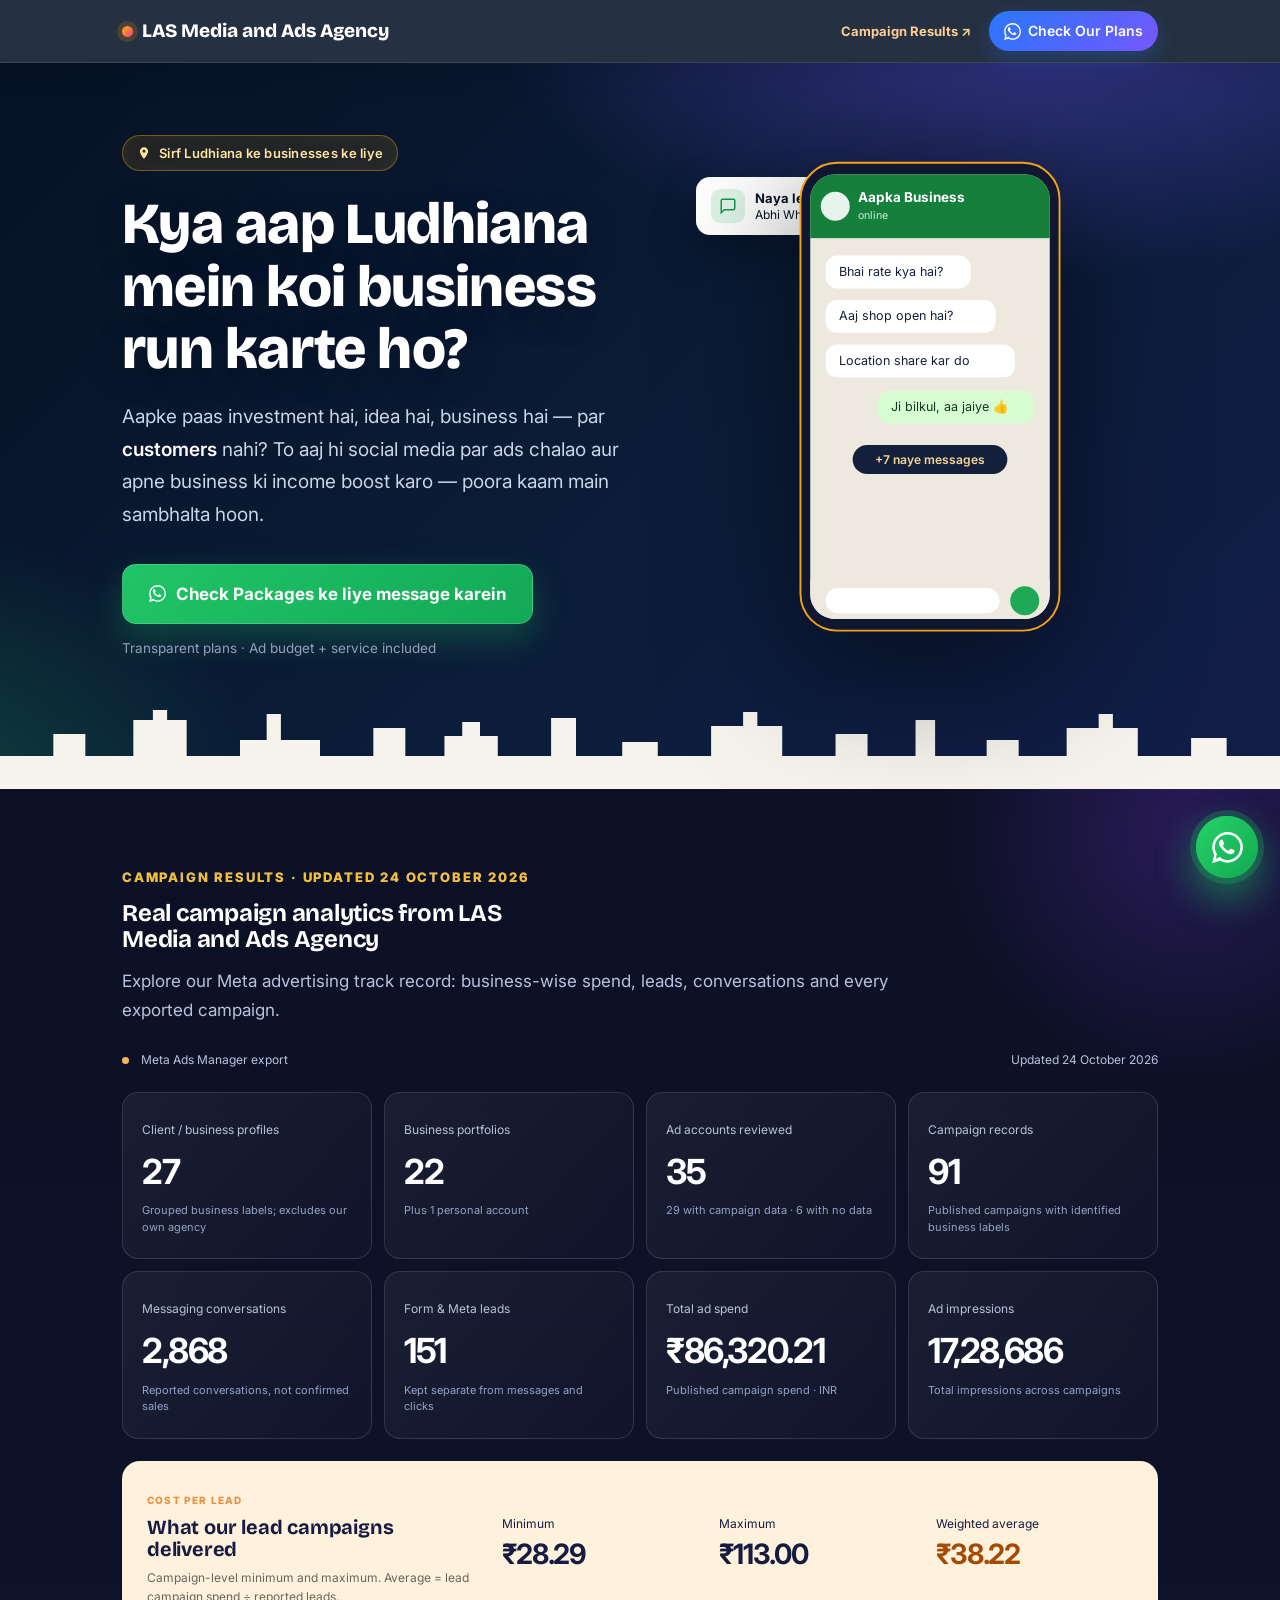
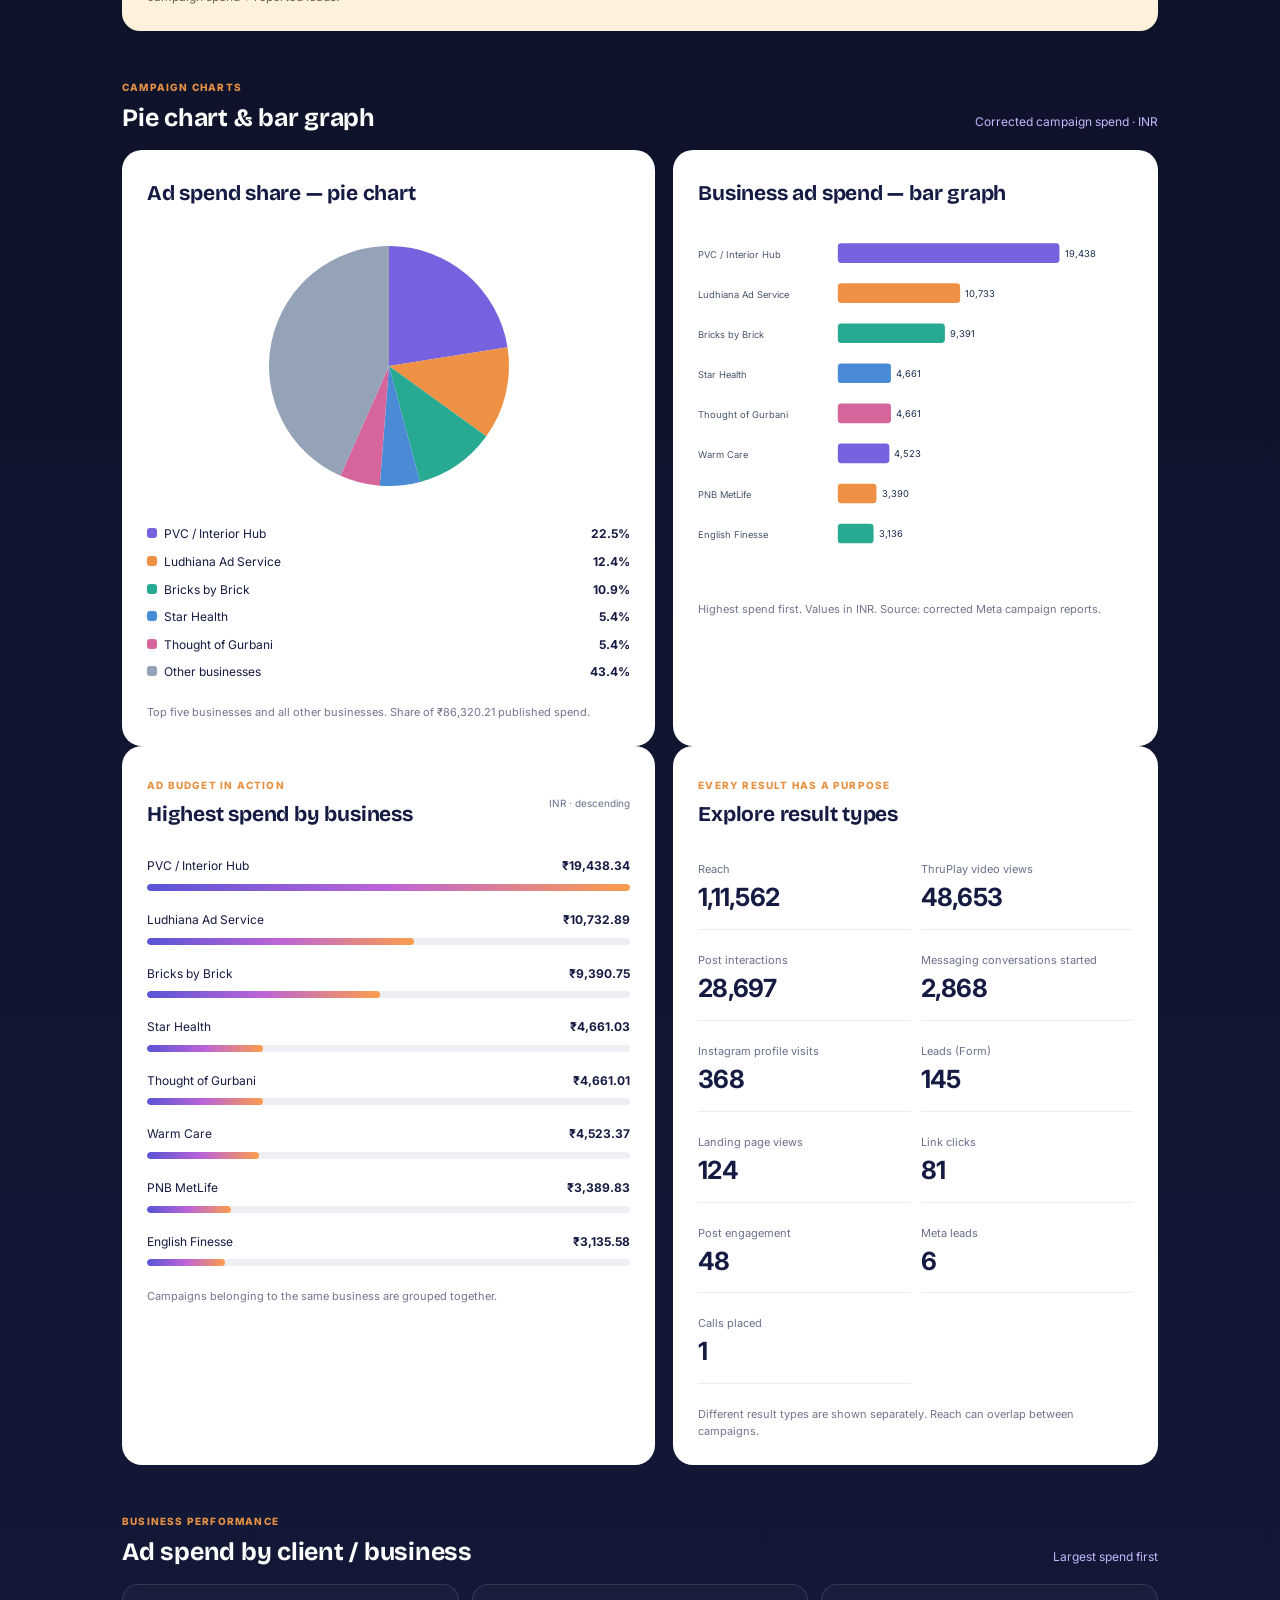
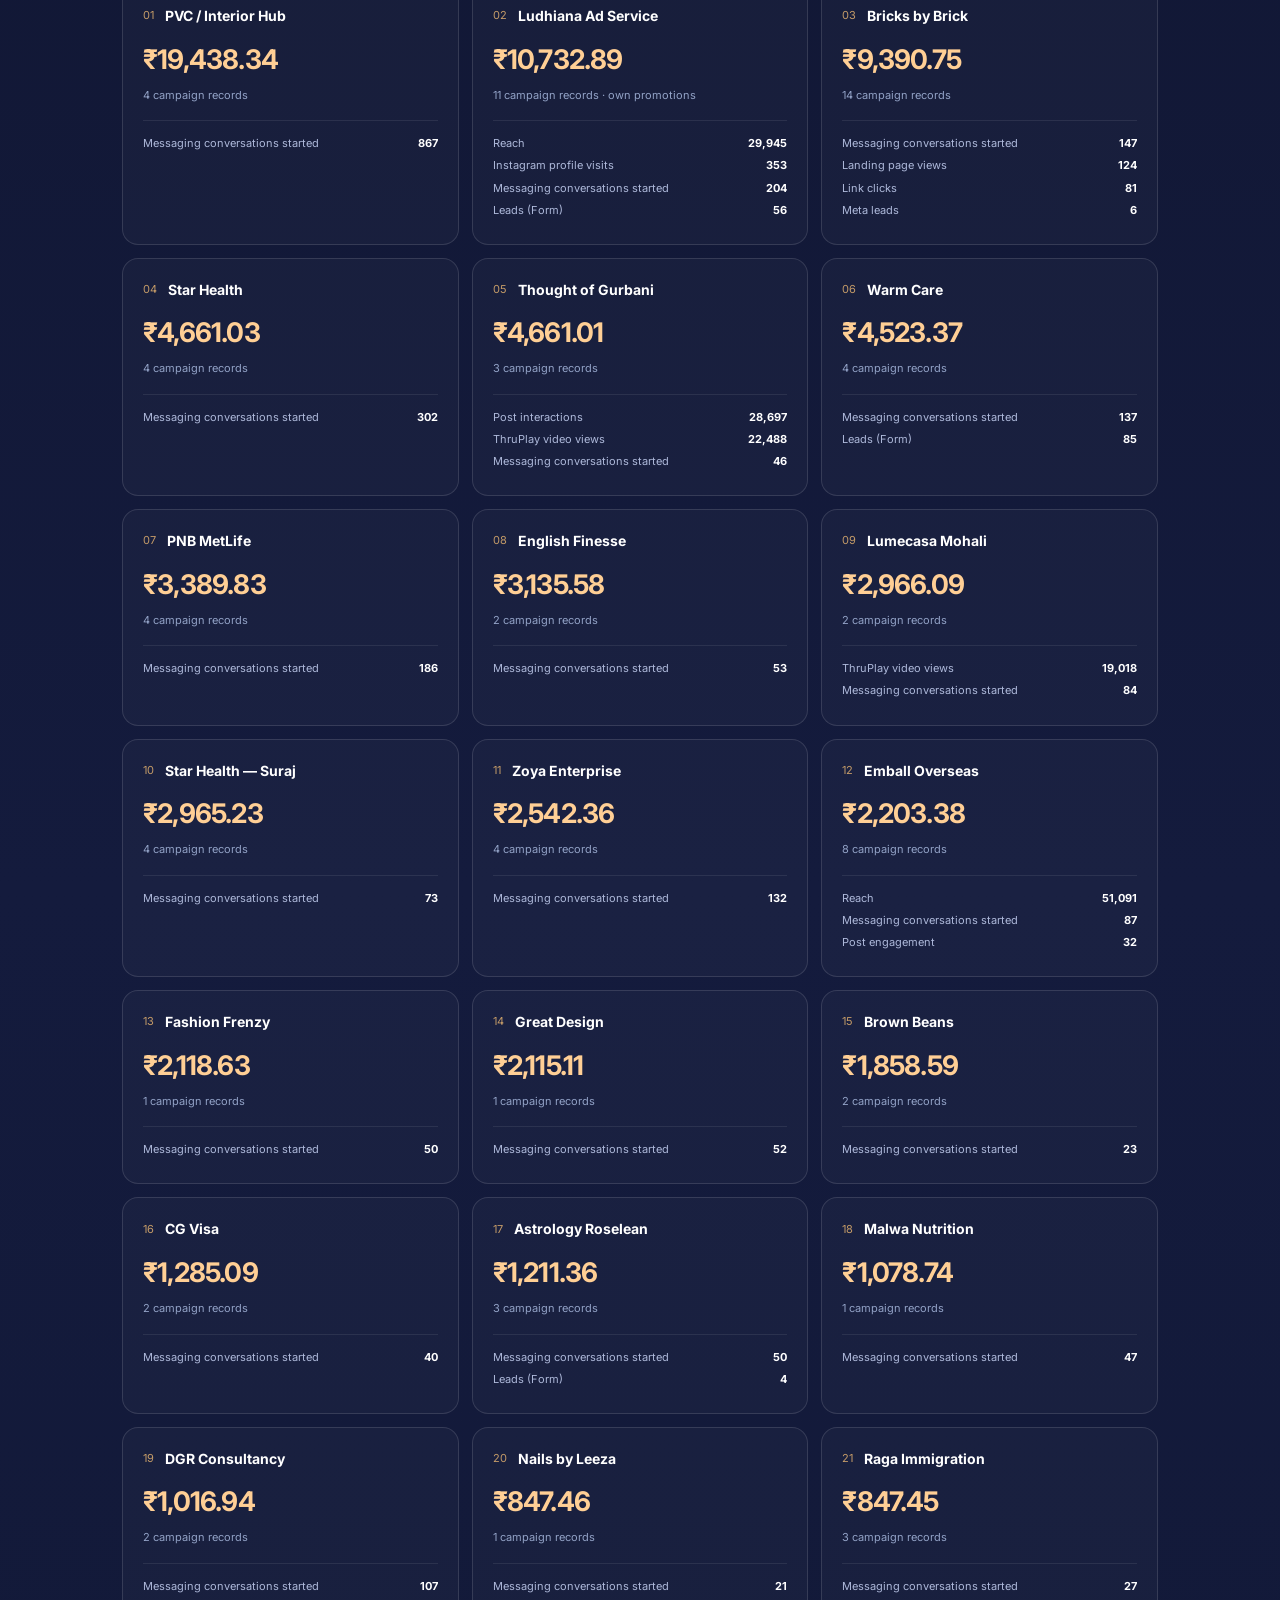
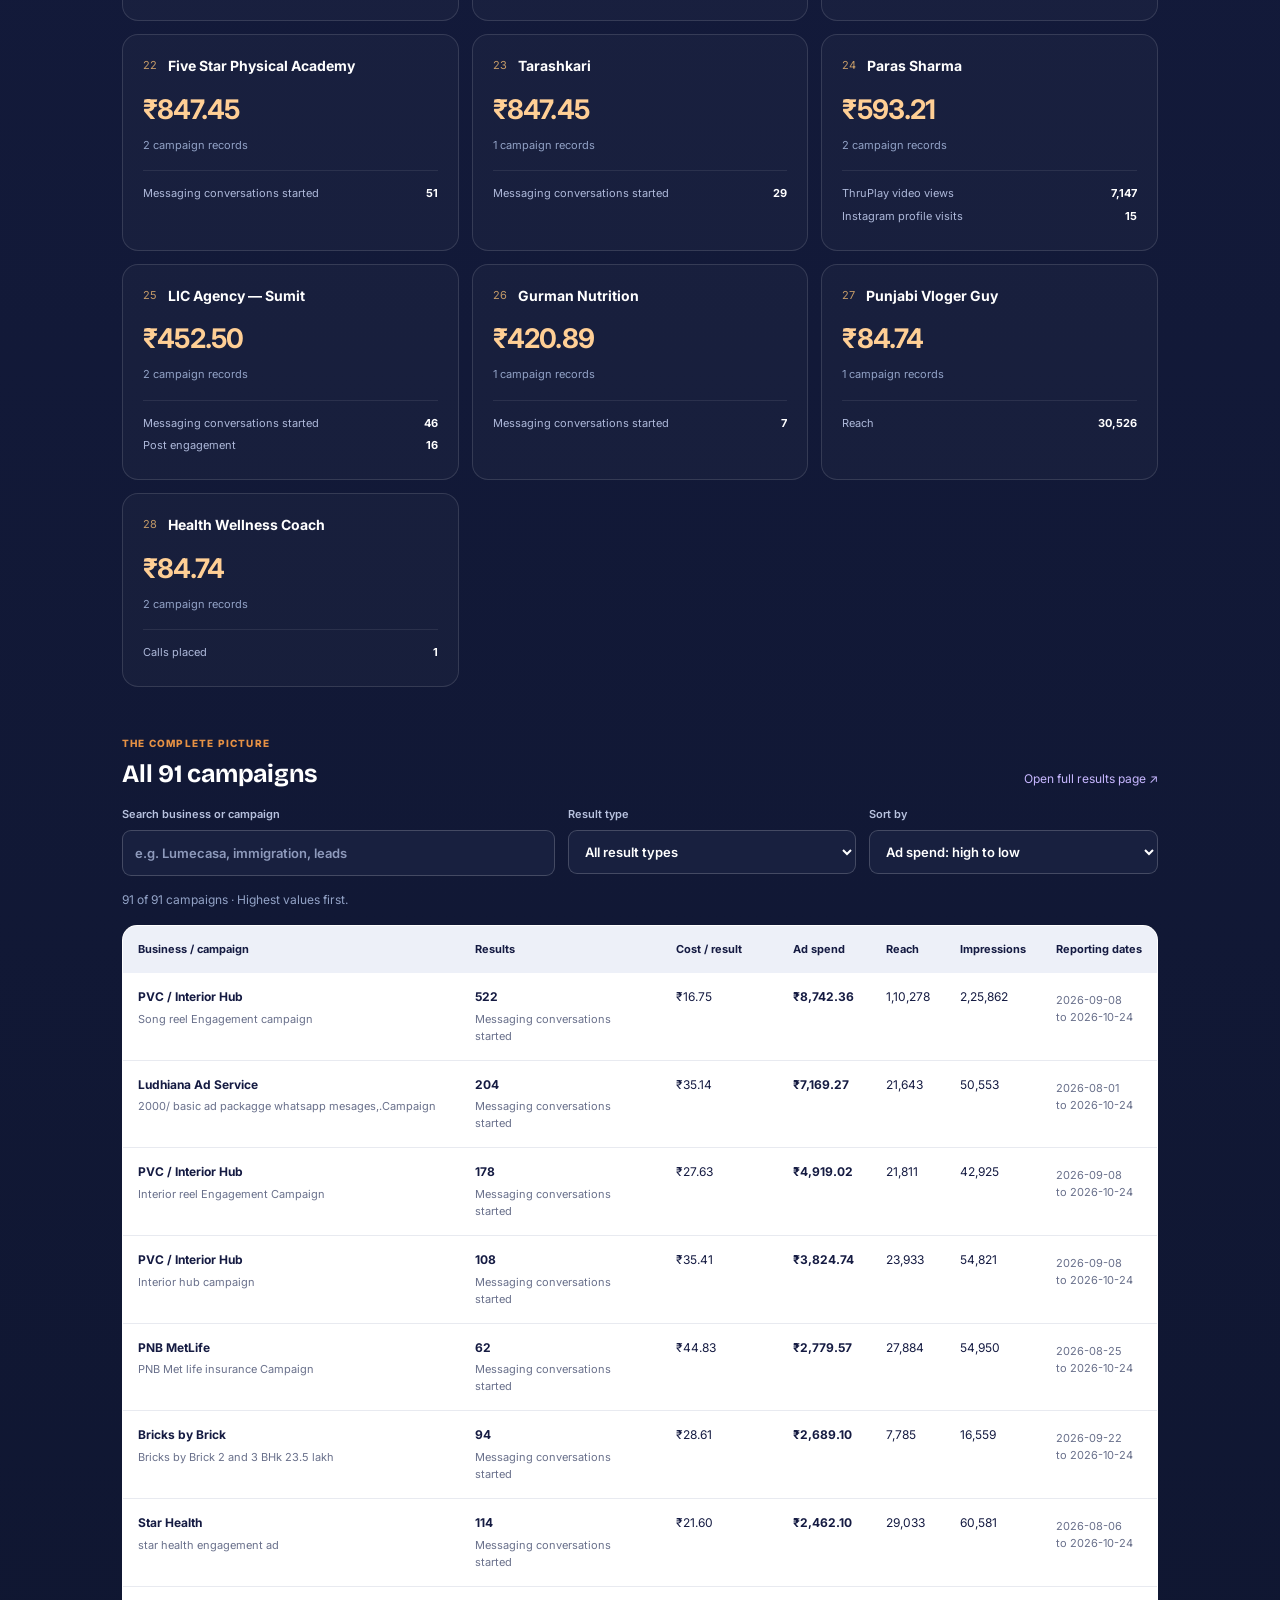
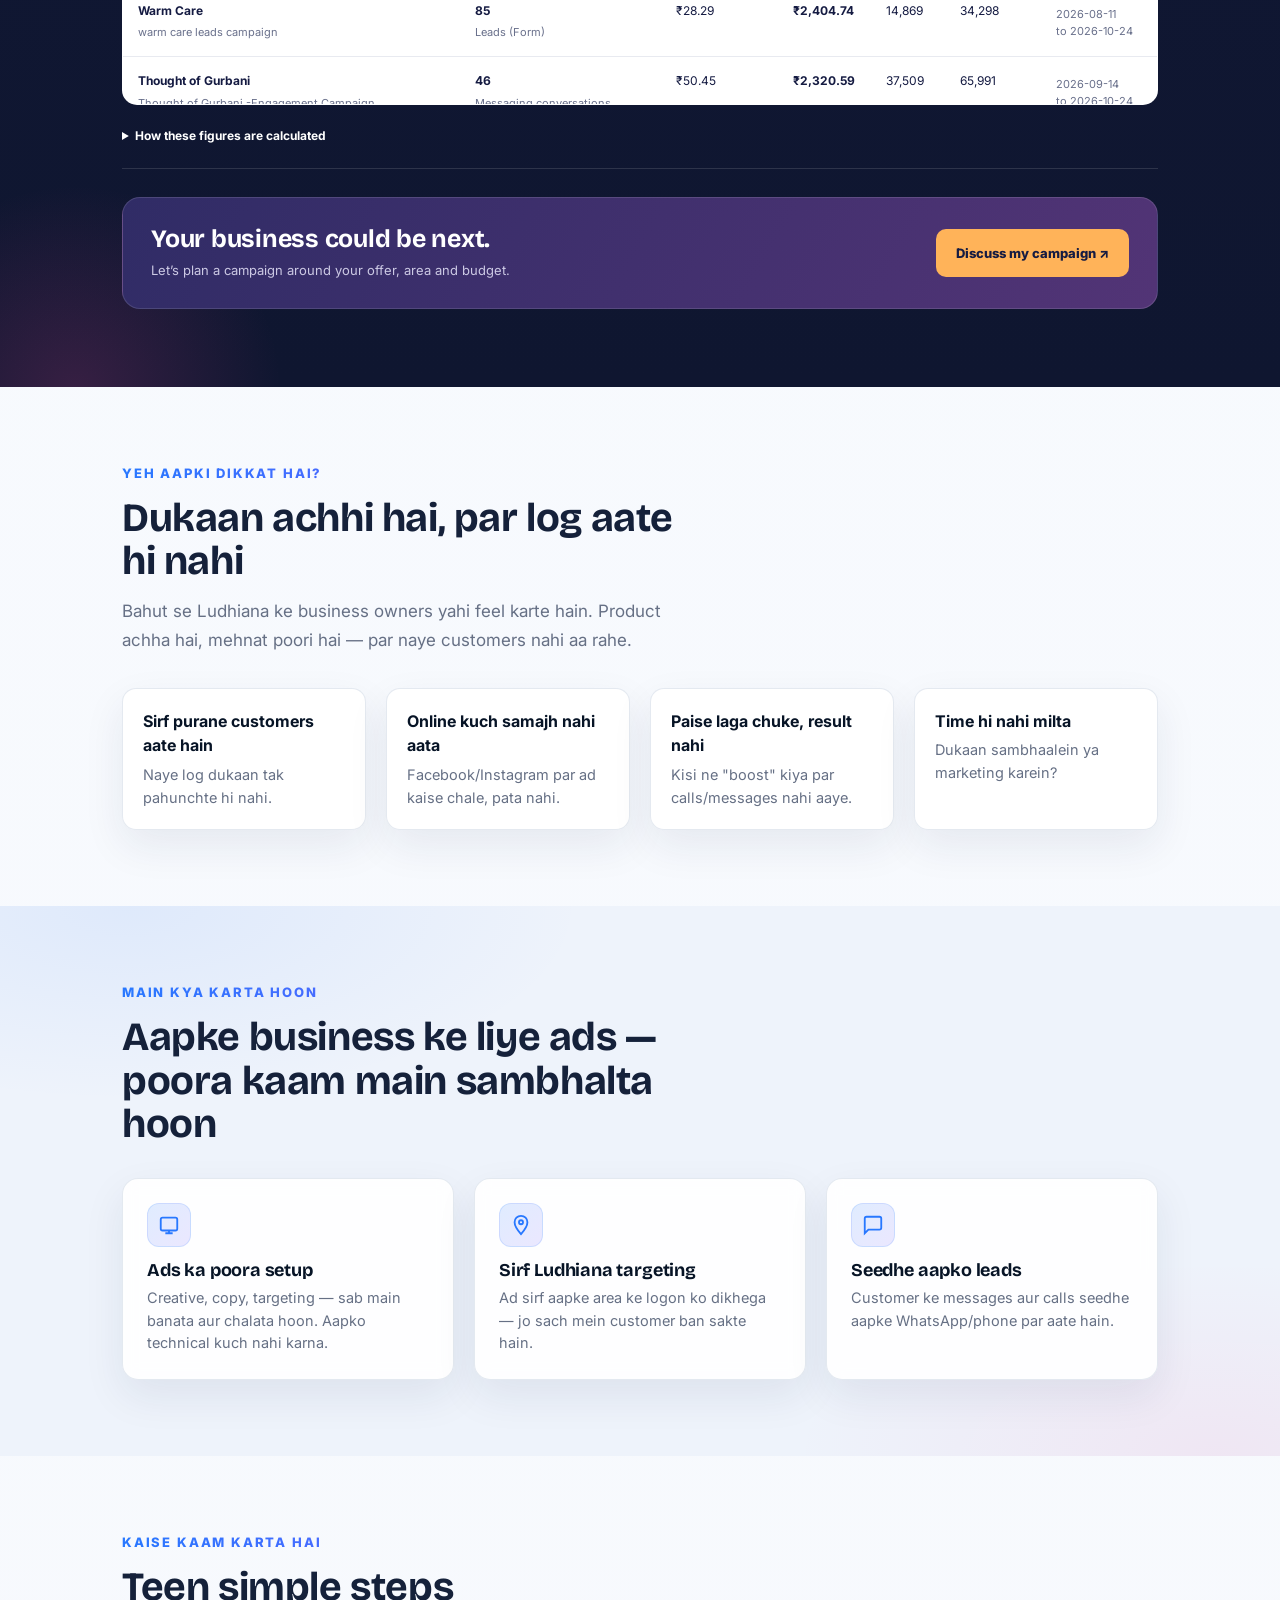
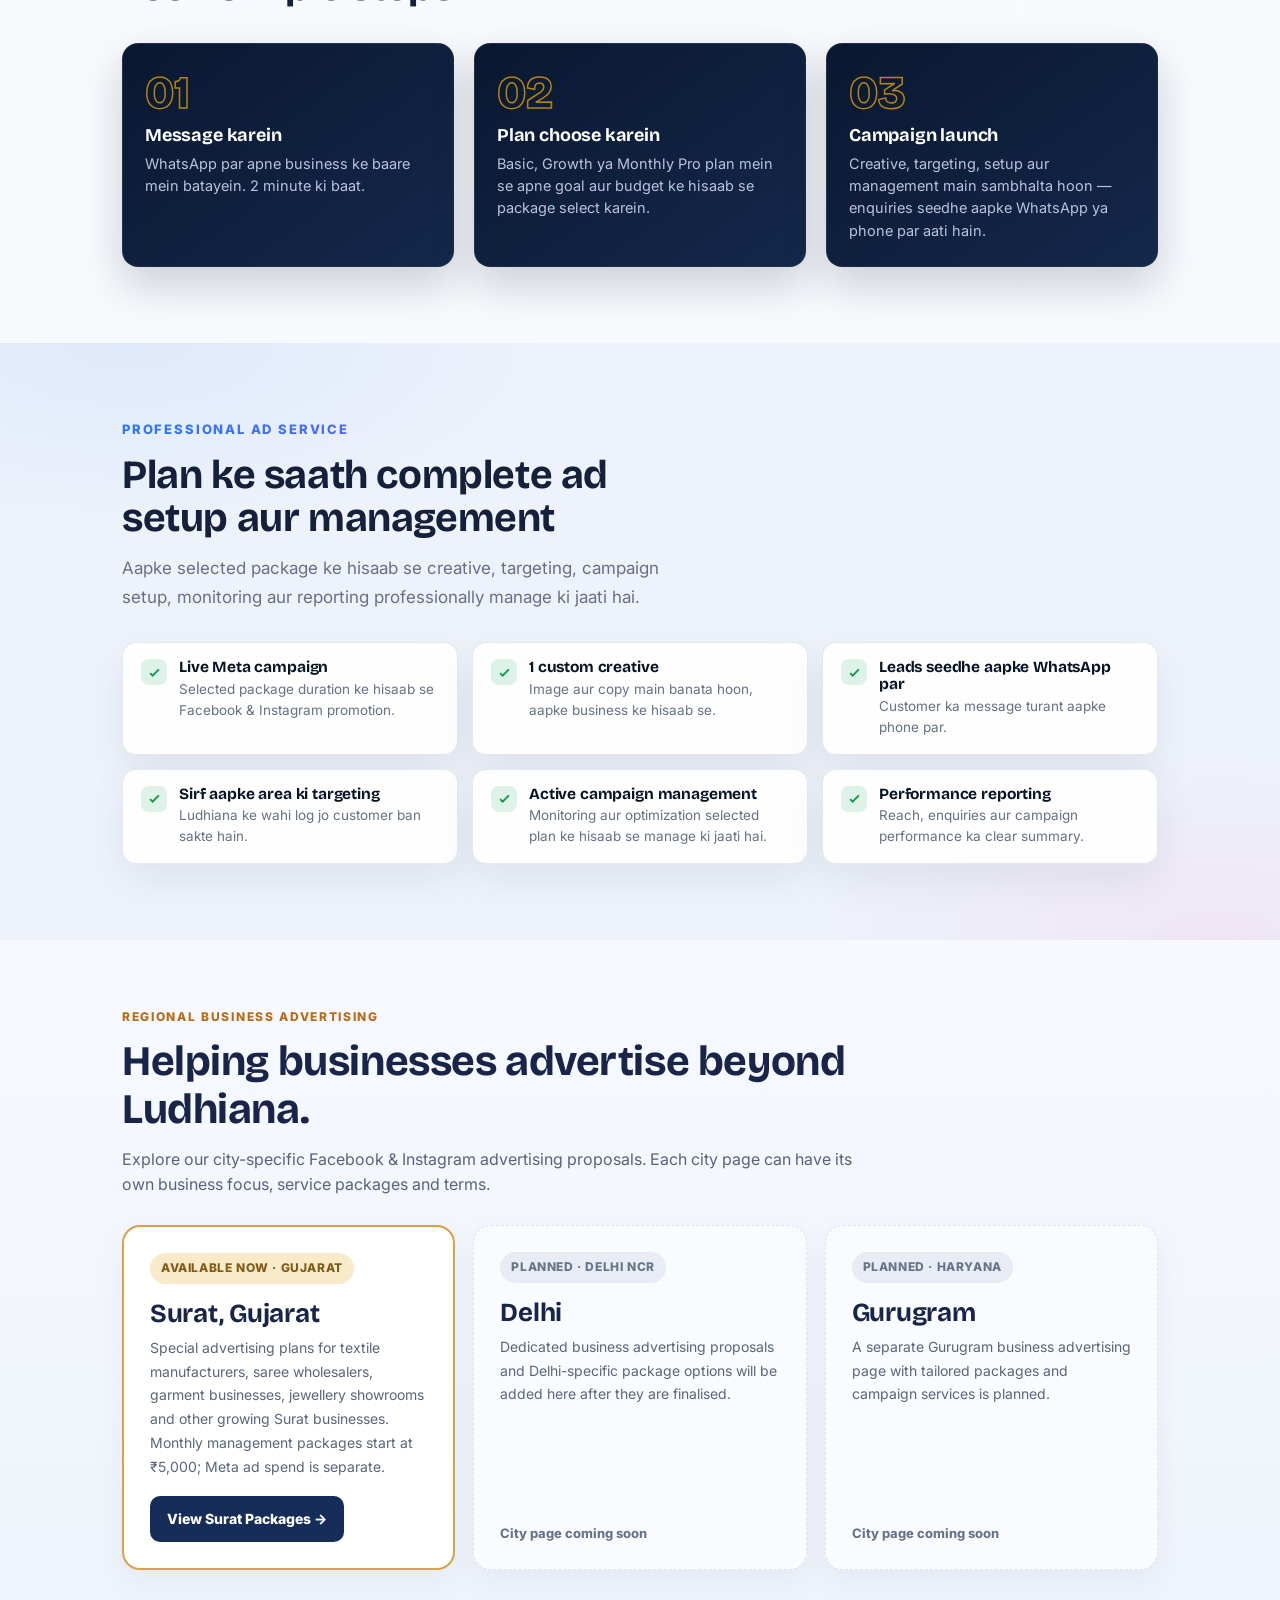
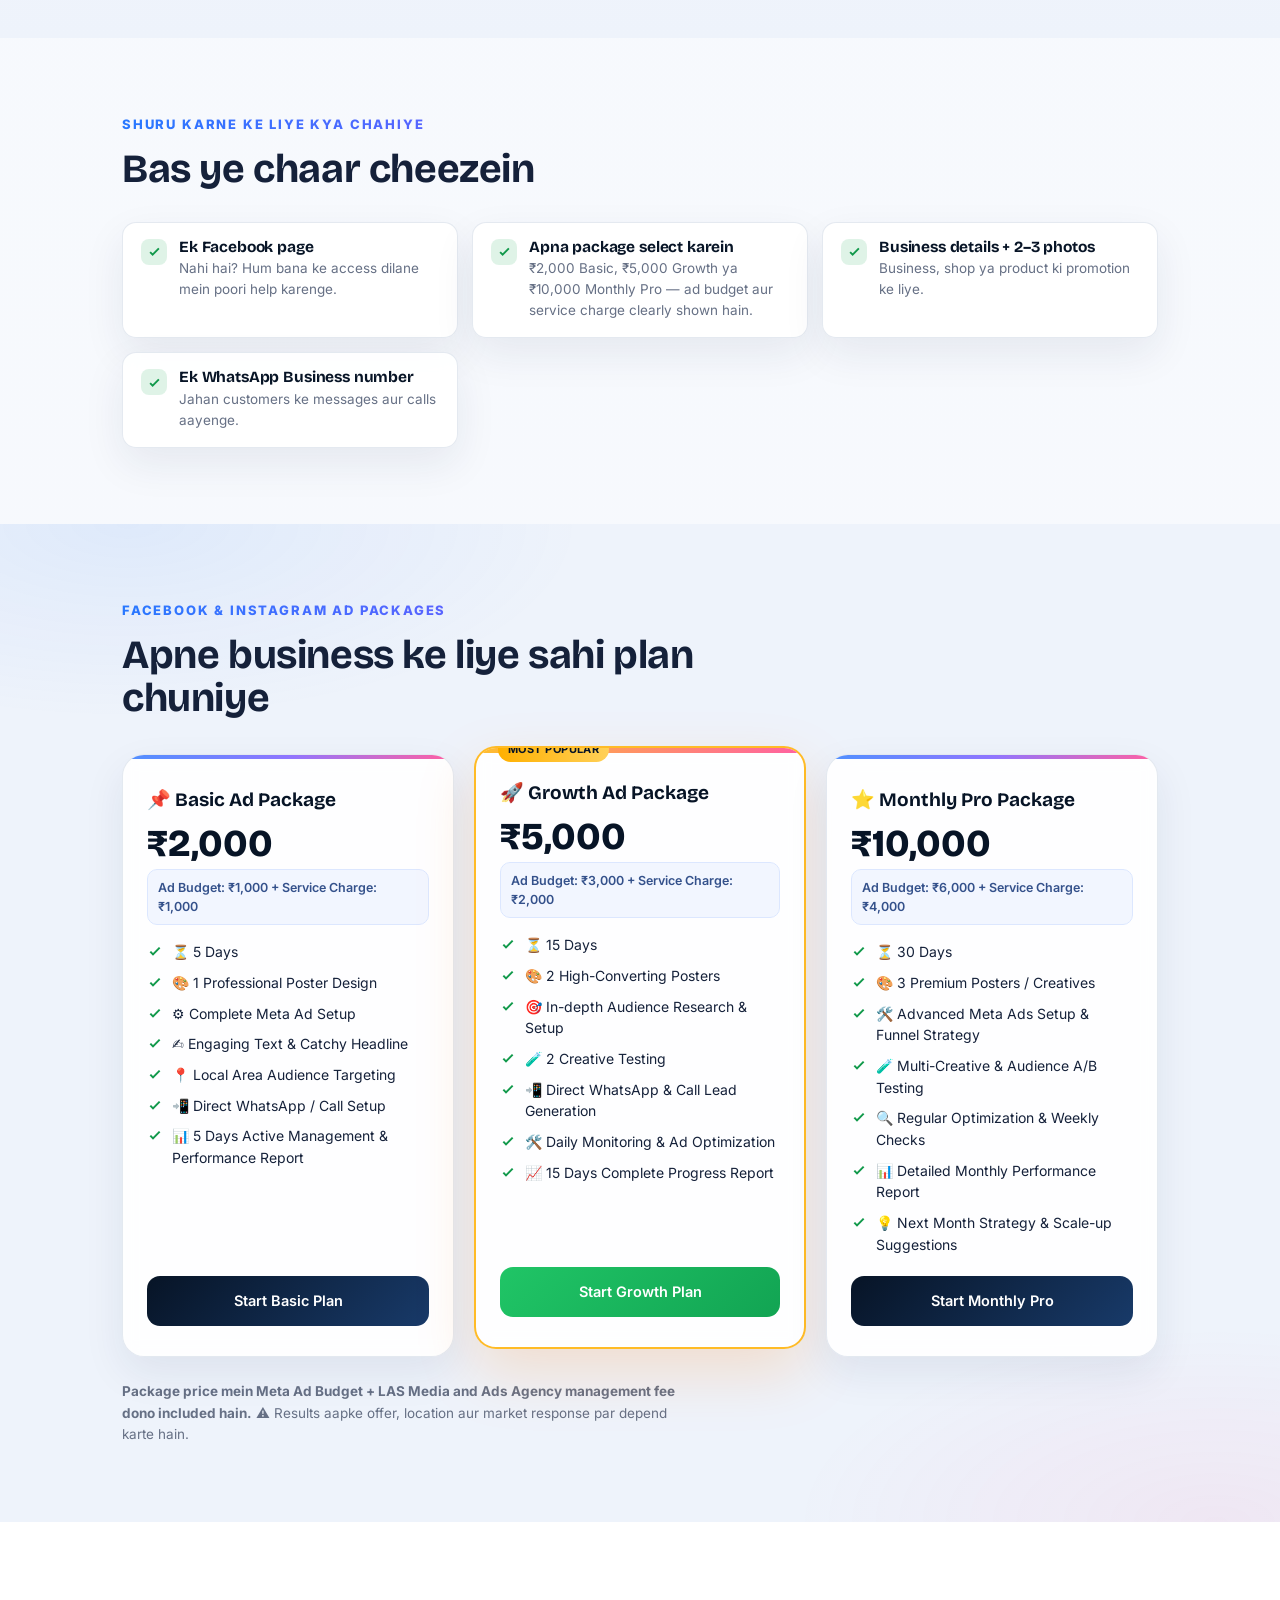
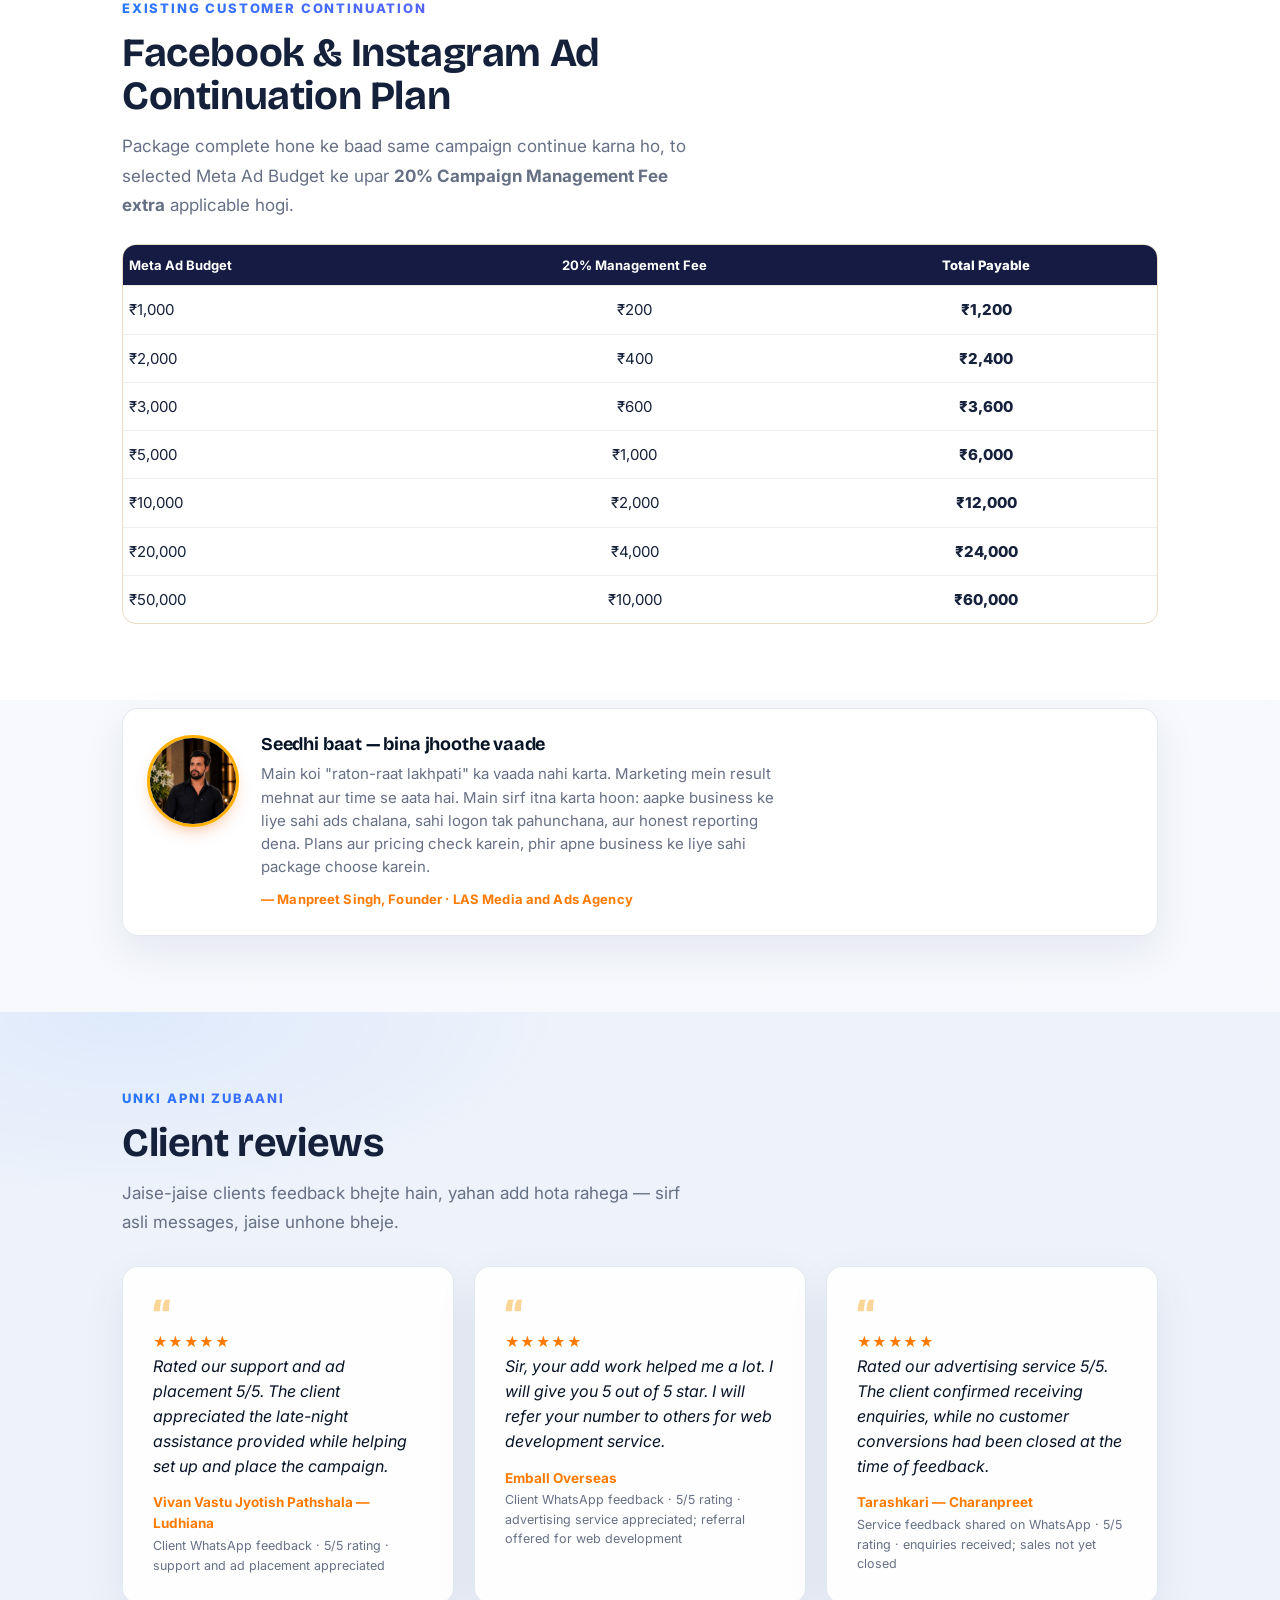
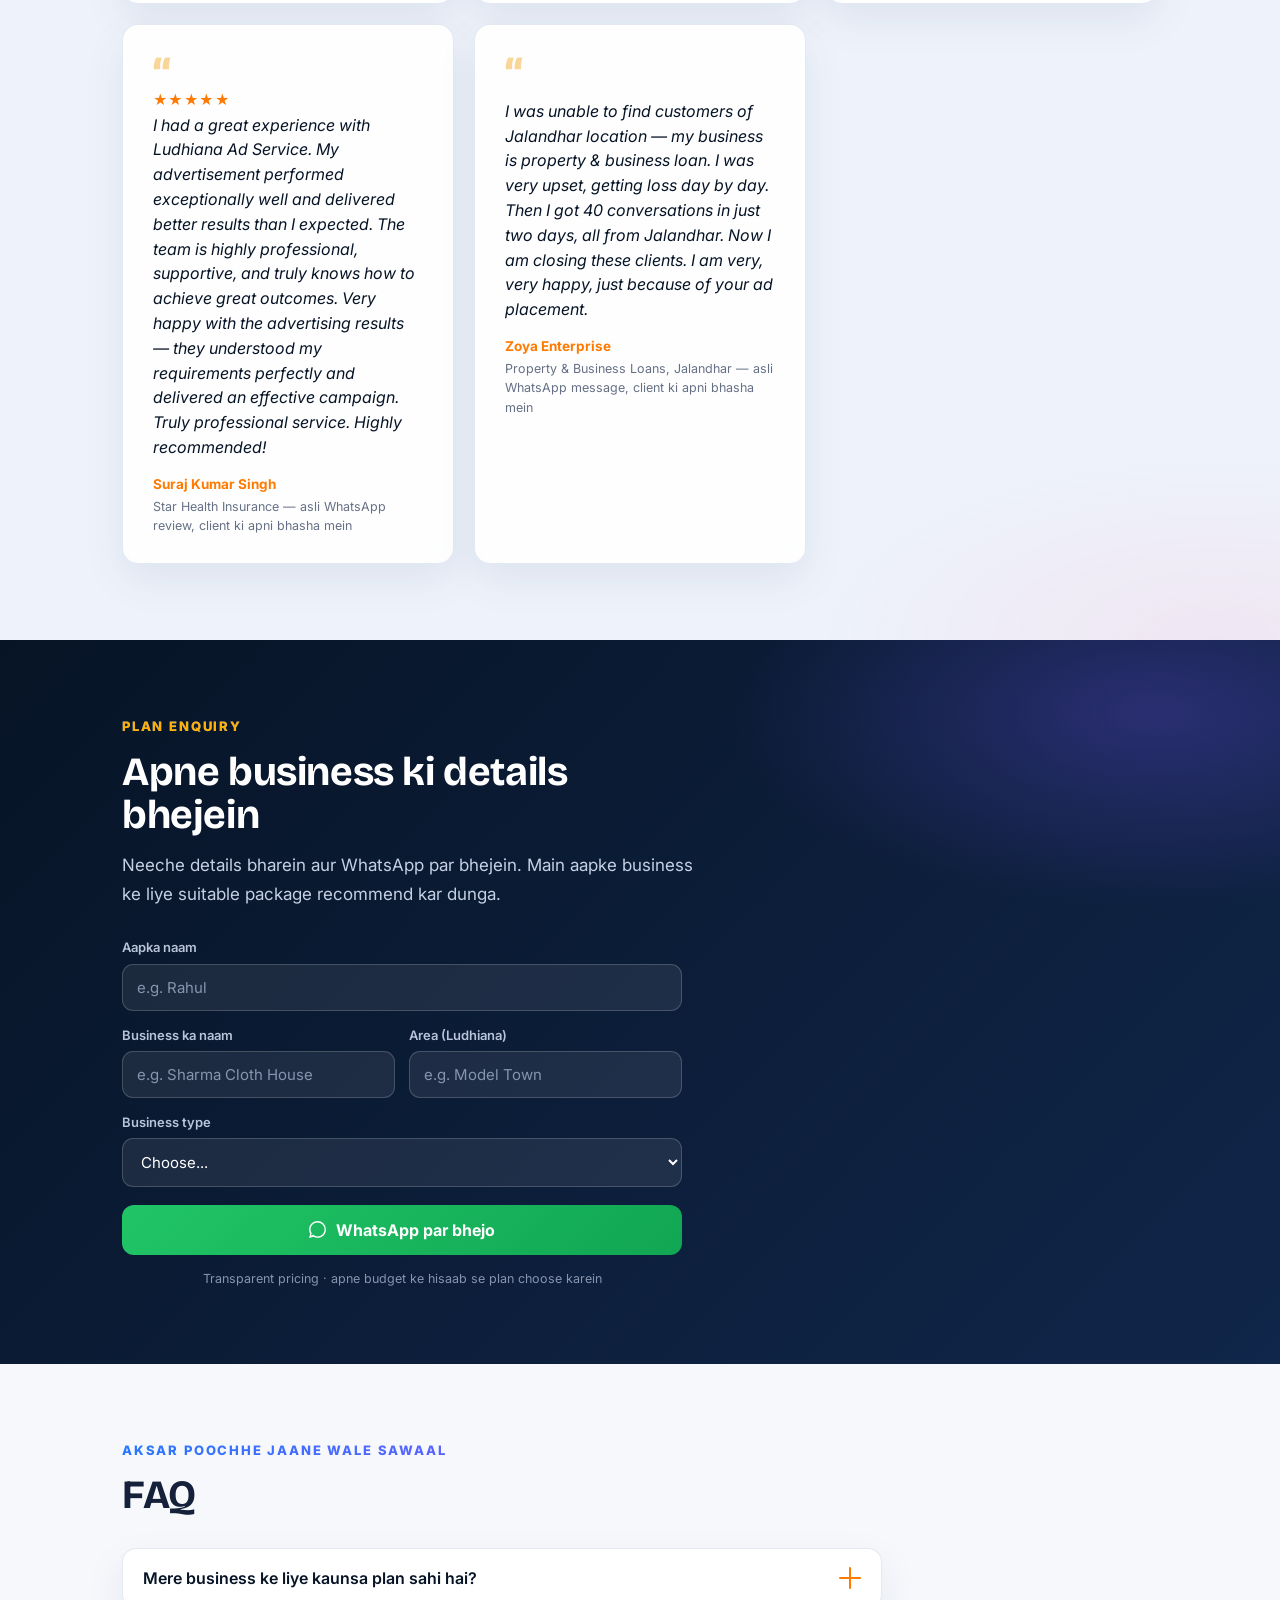
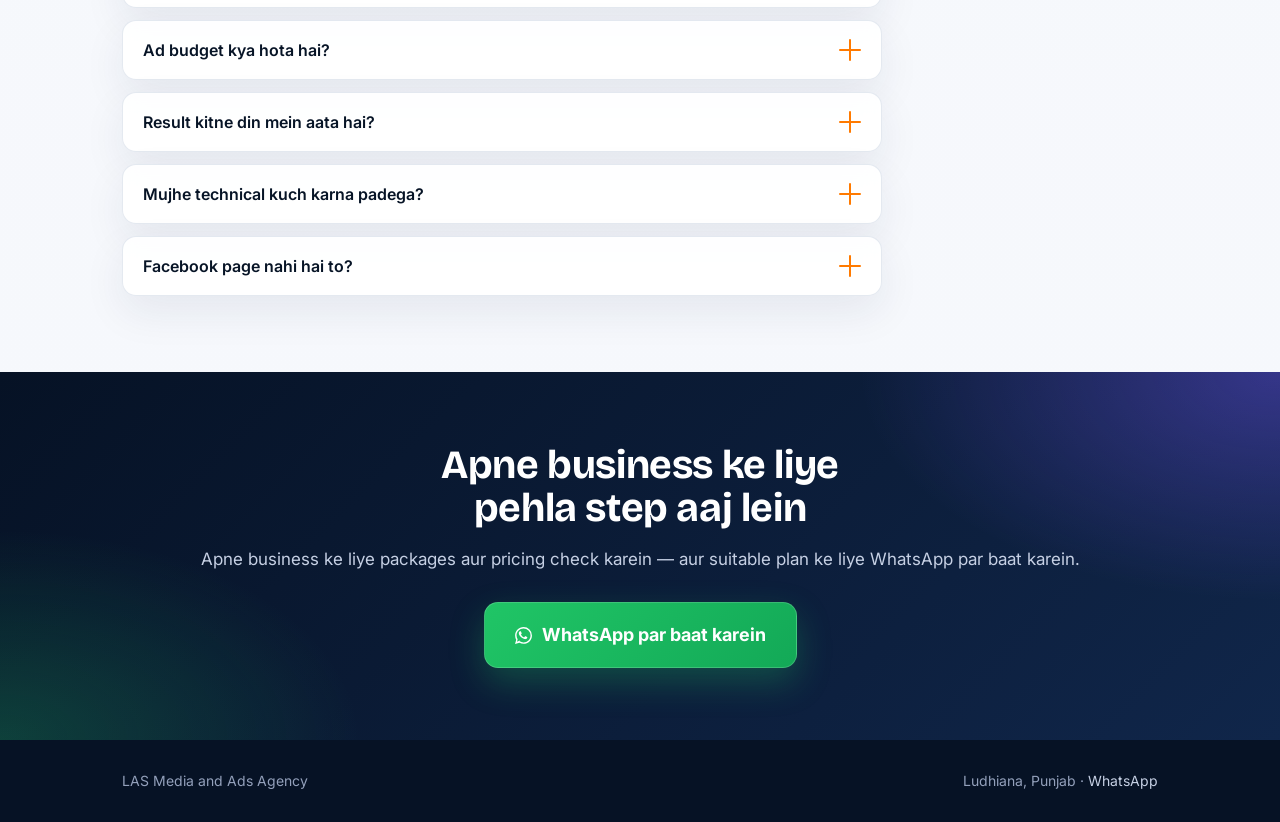
==== commit 054fe56a: "Add 5-star Vivan Vastu client review" ====
--- a/index.html
+++ b/index.html
@@ -569,6 +569,13 @@
         <div class="quote-card">
           <div class="qmark">&ldquo;</div>
           <p class="qstars" aria-label="5 out of 5 stars">★★★★★</p>
+          <p class="qtext">Rated our support and ad placement 5/5. The client appreciated the late-night assistance provided while helping set up and place the campaign.</p>
+          <p class="qby">Vivan Vastu Jyotish Pathshala — Ludhiana</p>
+          <p class="qtag">Client WhatsApp feedback · 5/5 rating · support and ad placement appreciated</p>
+        </div>
+        <div class="quote-card">
+          <div class="qmark">&ldquo;</div>
+          <p class="qstars" aria-label="5 out of 5 stars">★★★★★</p>
           <p class="qtext">Sir, your add work helped me a lot. I will give you 5 out of 5 star. I will refer your number to others for web development service.</p>
           <p class="qby">Emball Overseas</p>
           <p class="qtag">Client WhatsApp feedback · 5/5 rating · advertising service appreciated; referral offered for web development</p>
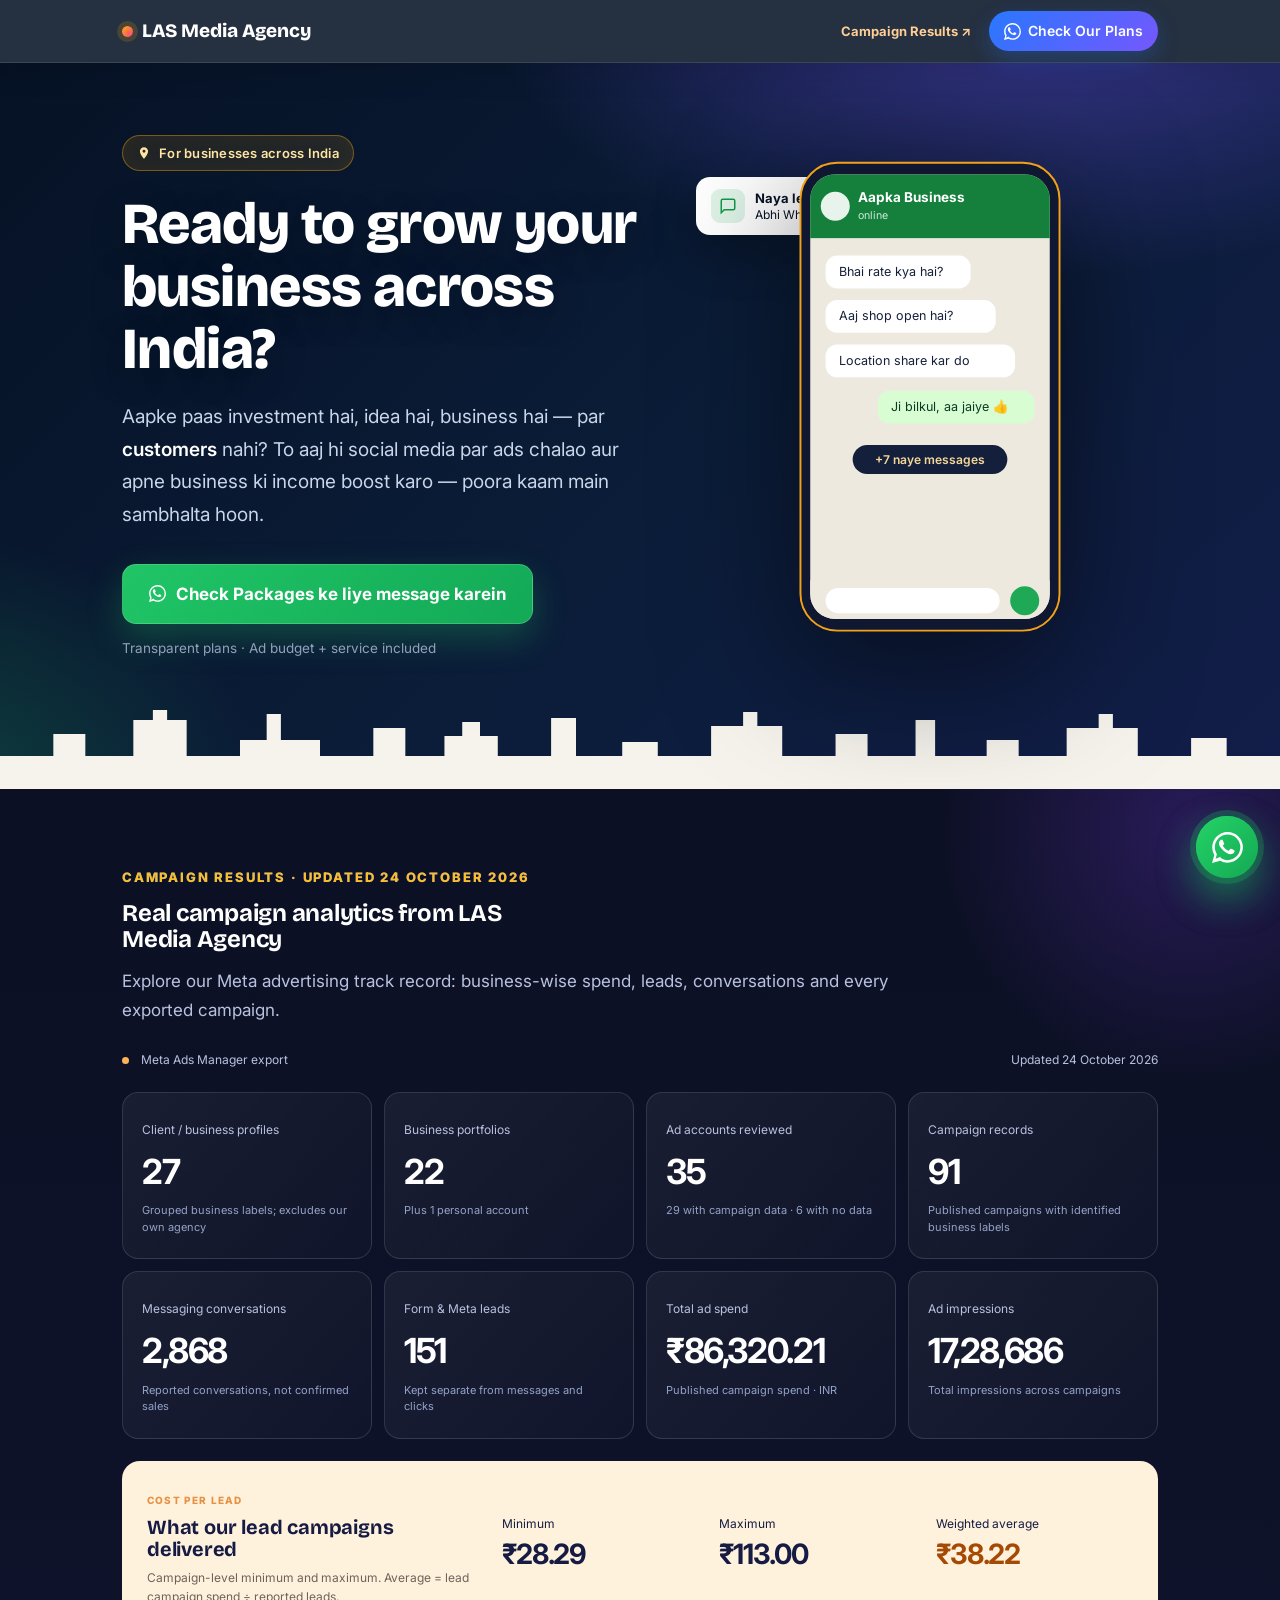
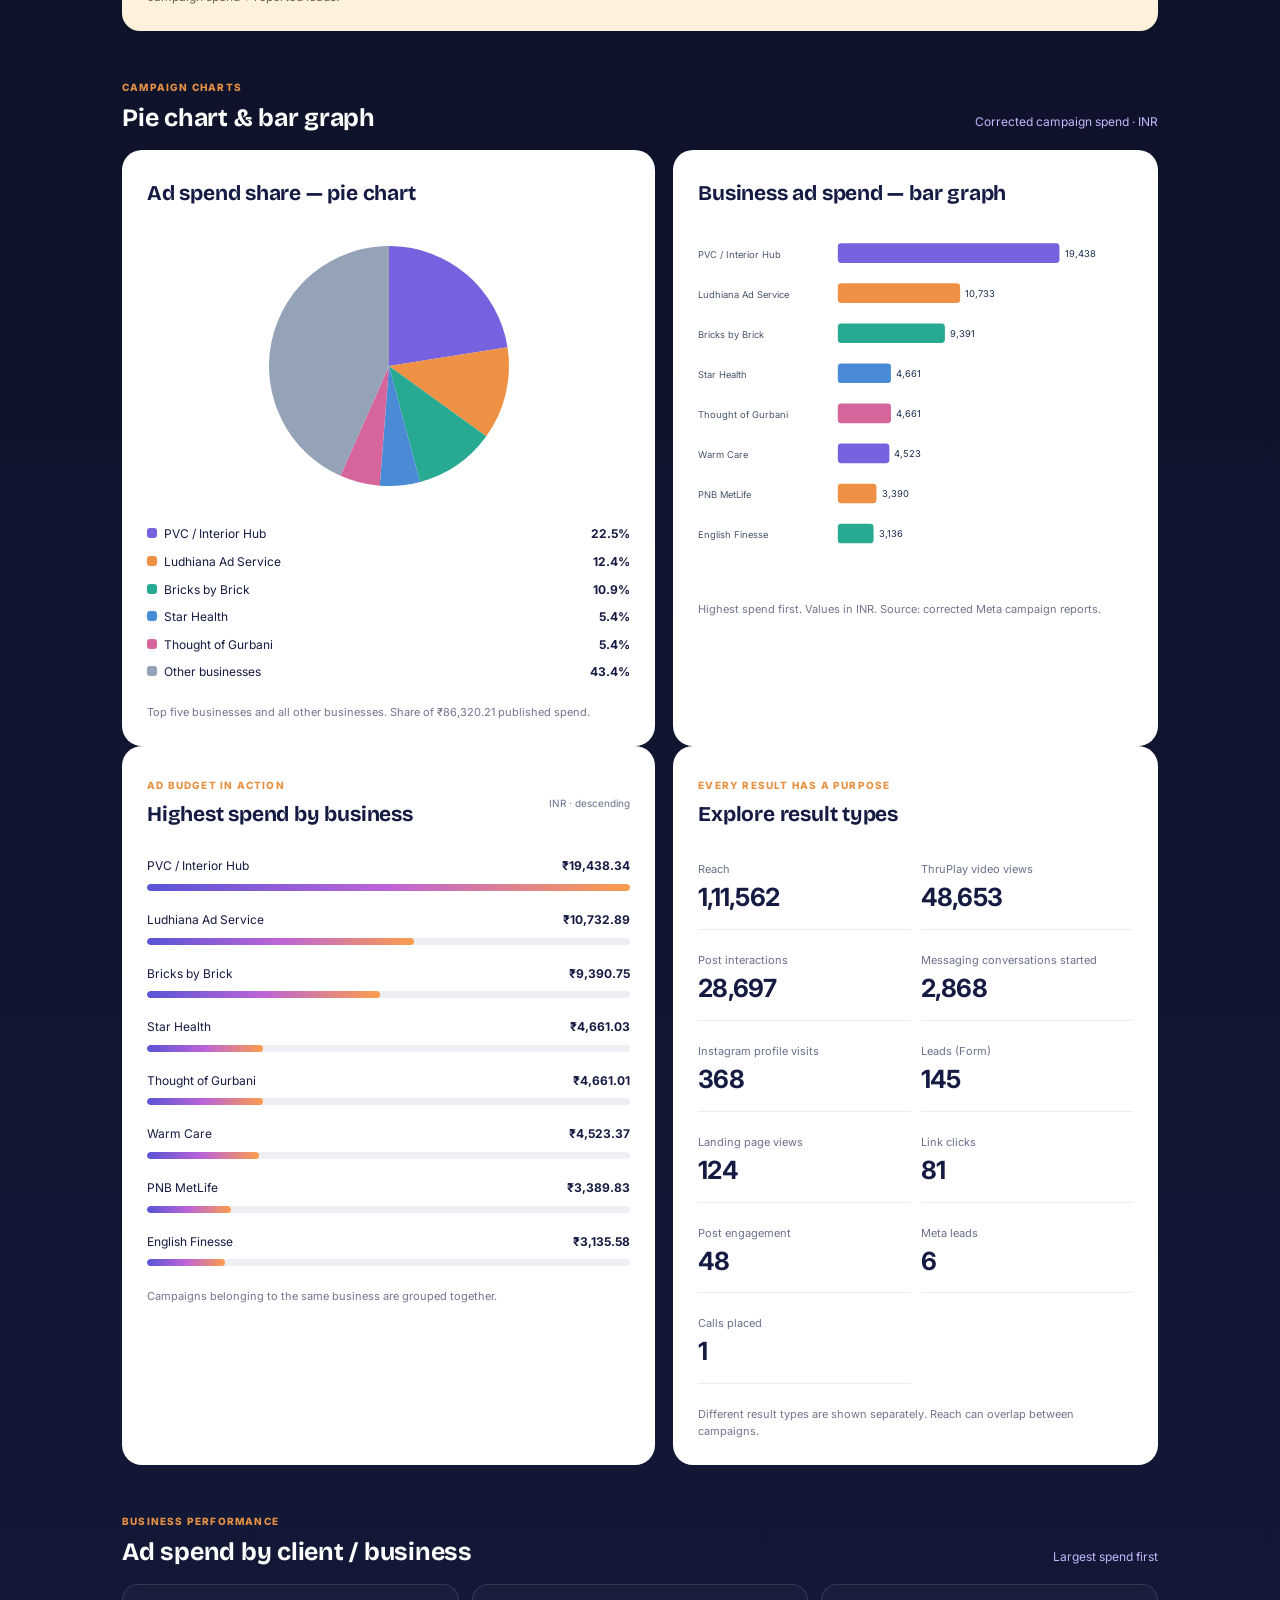
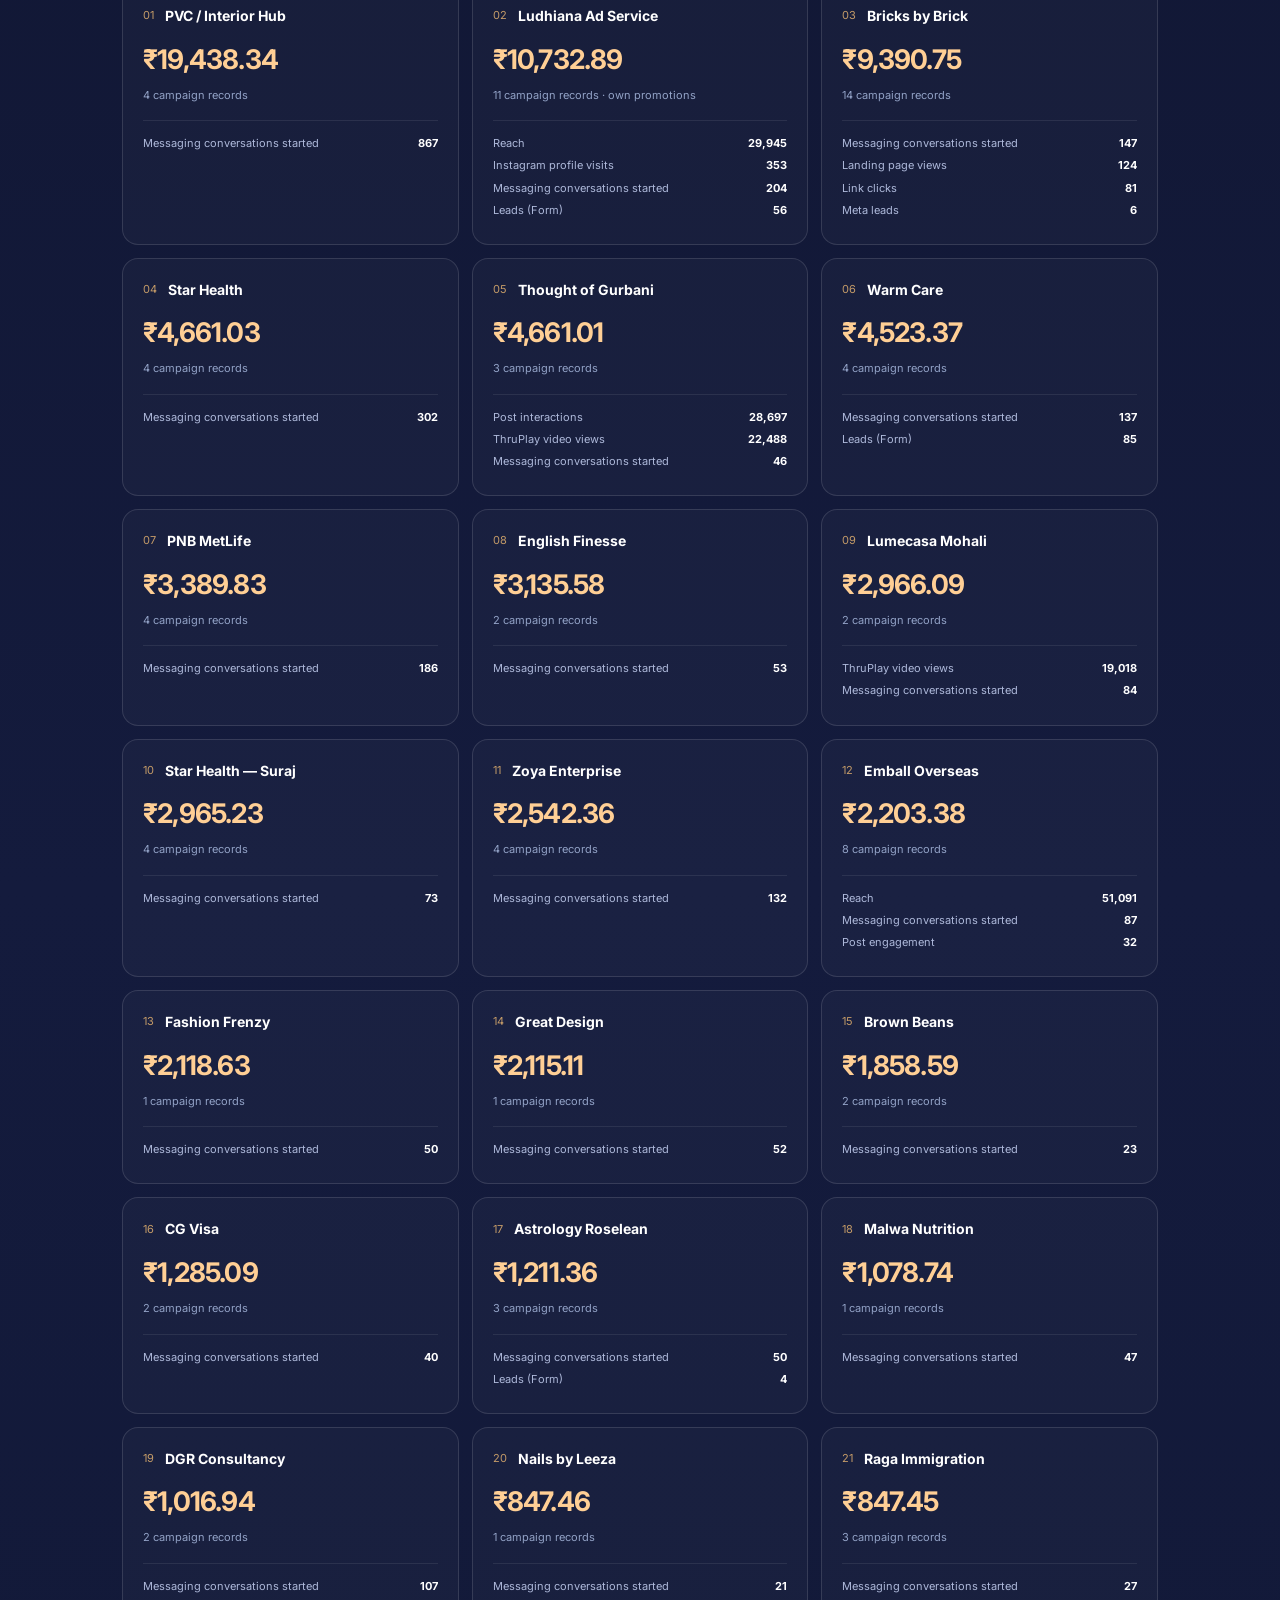
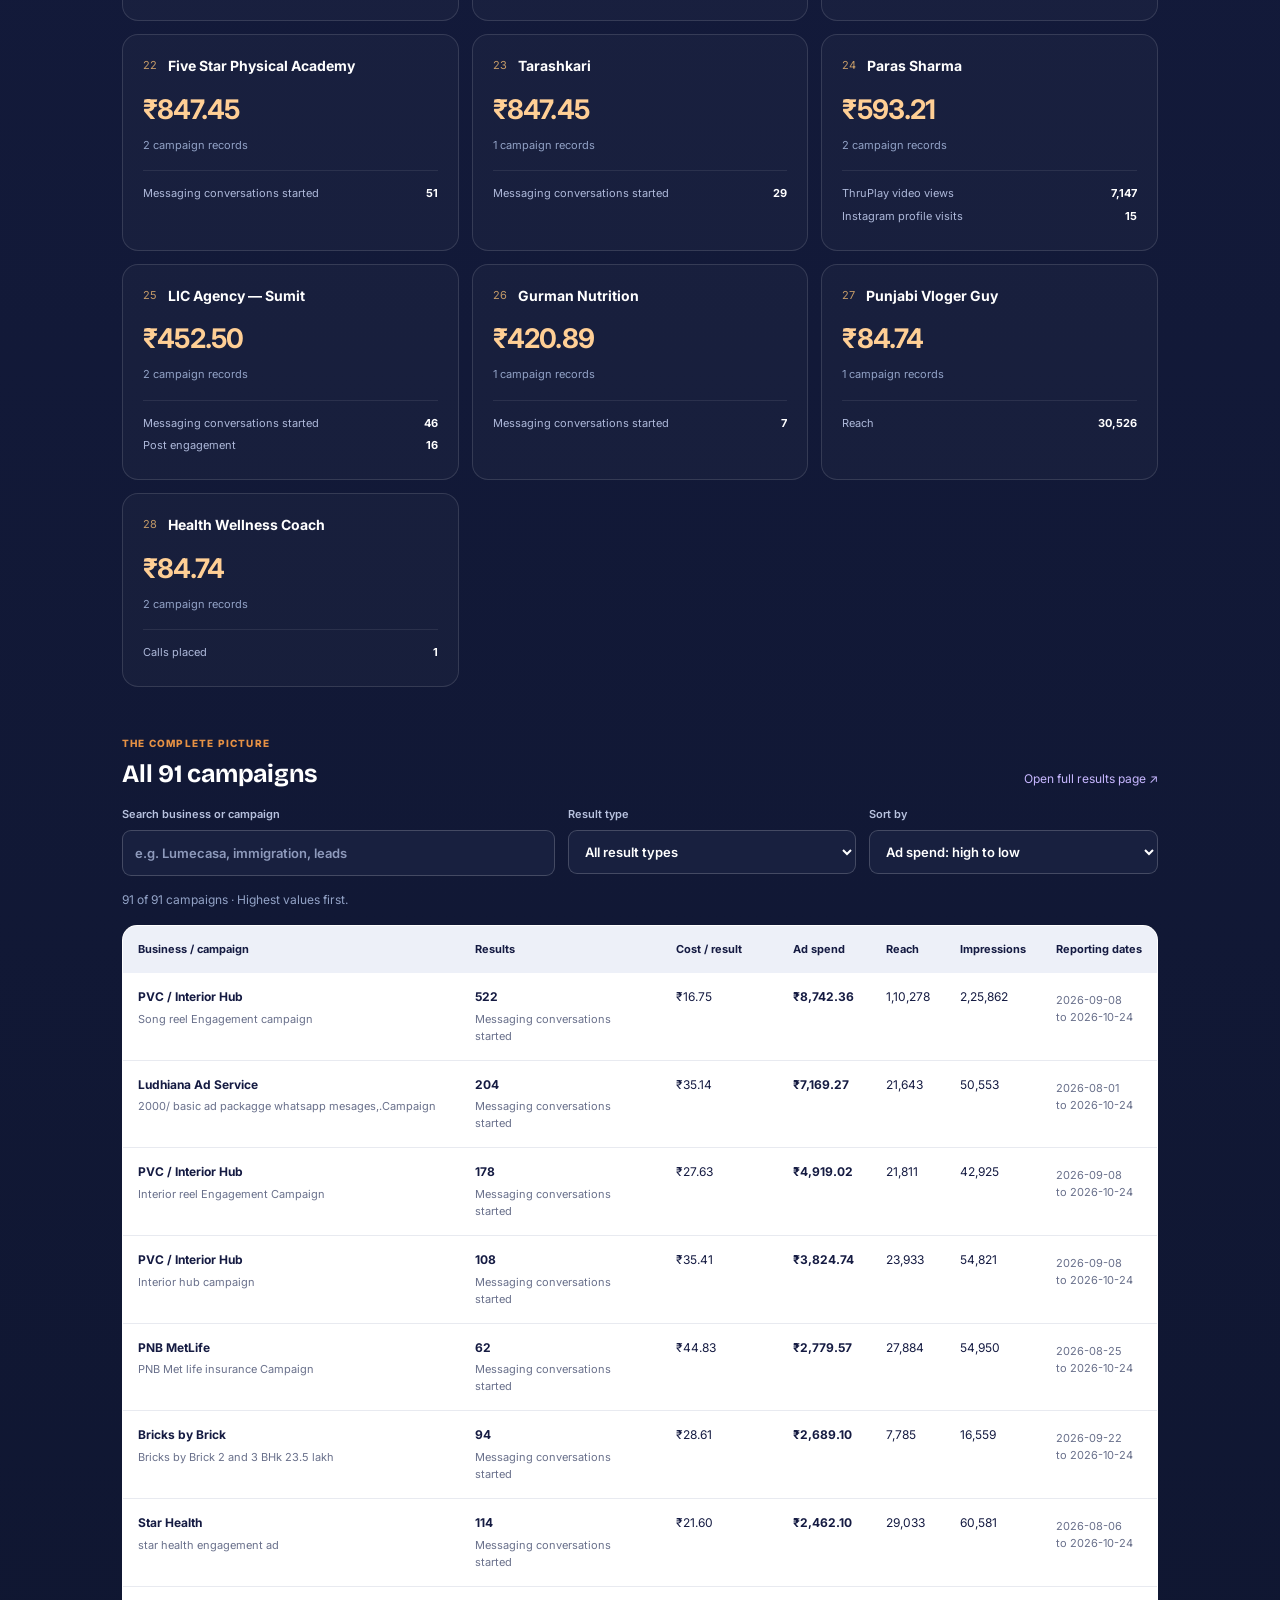
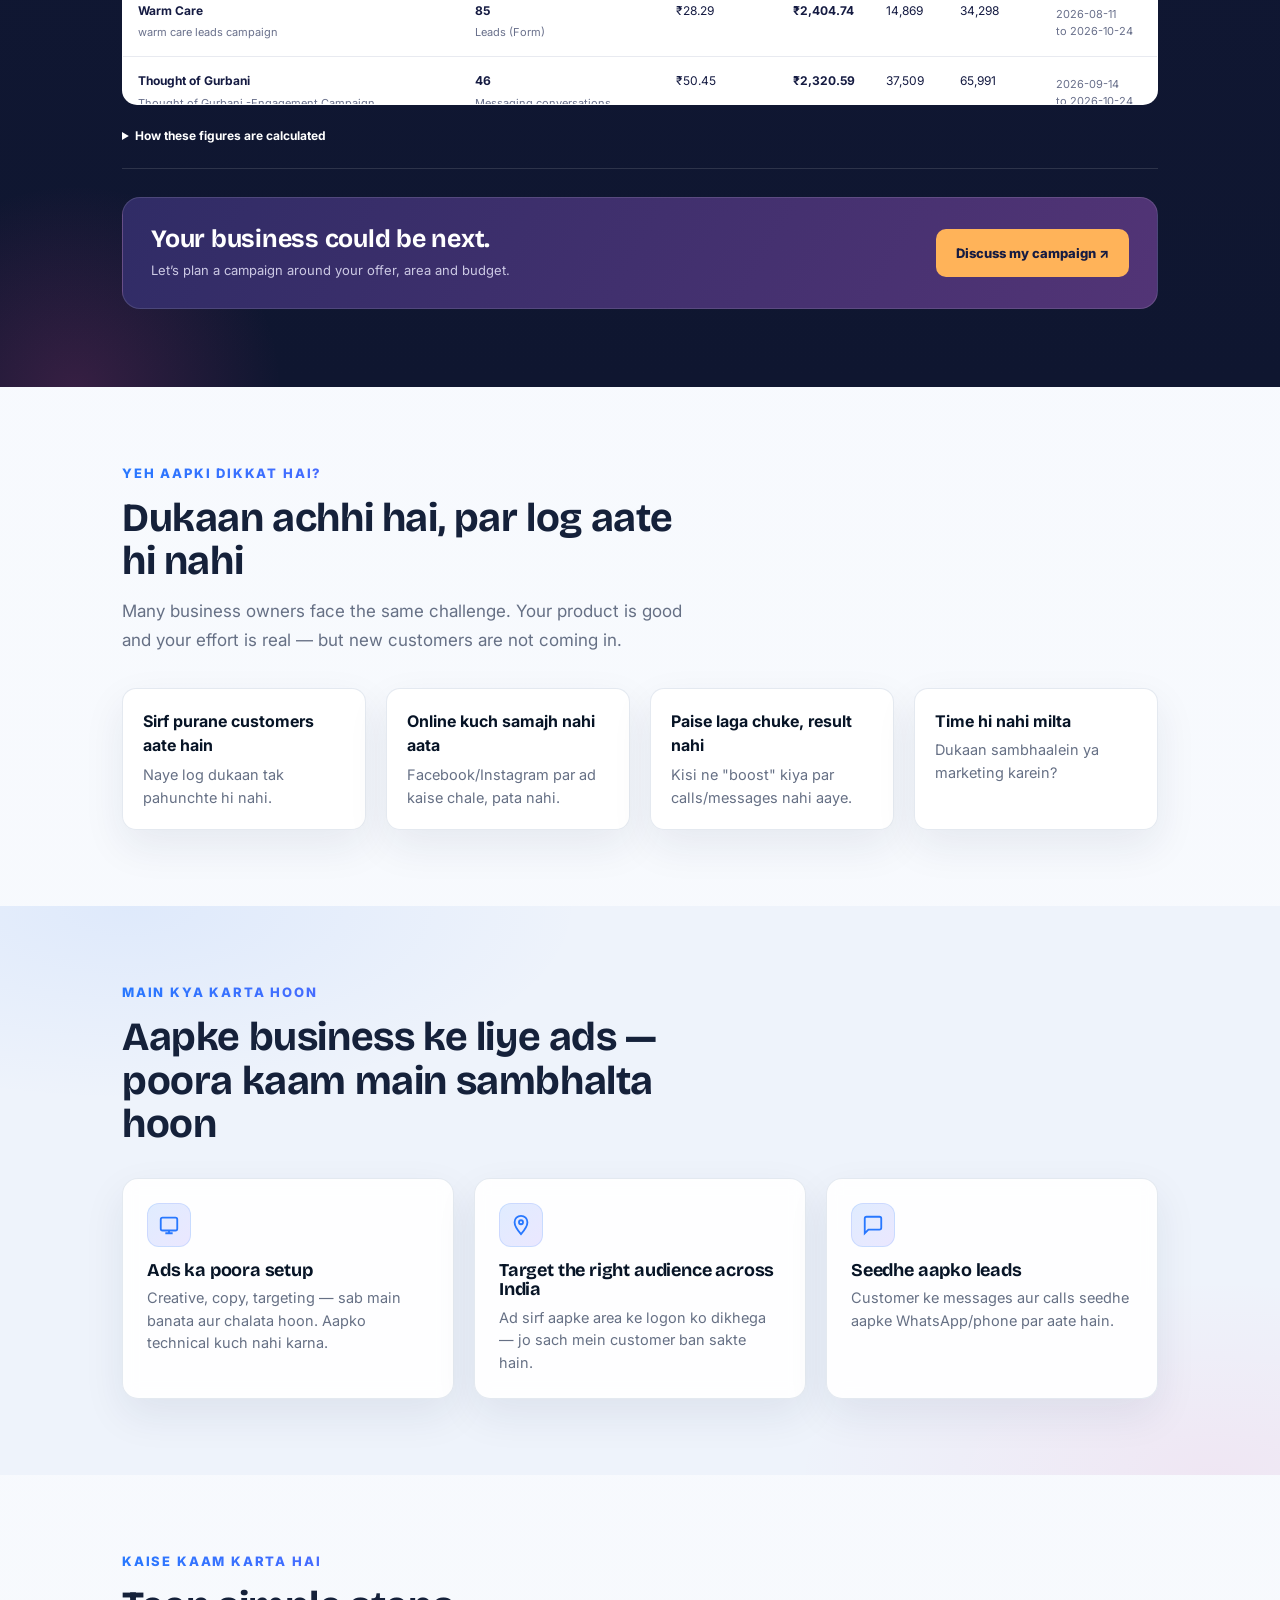
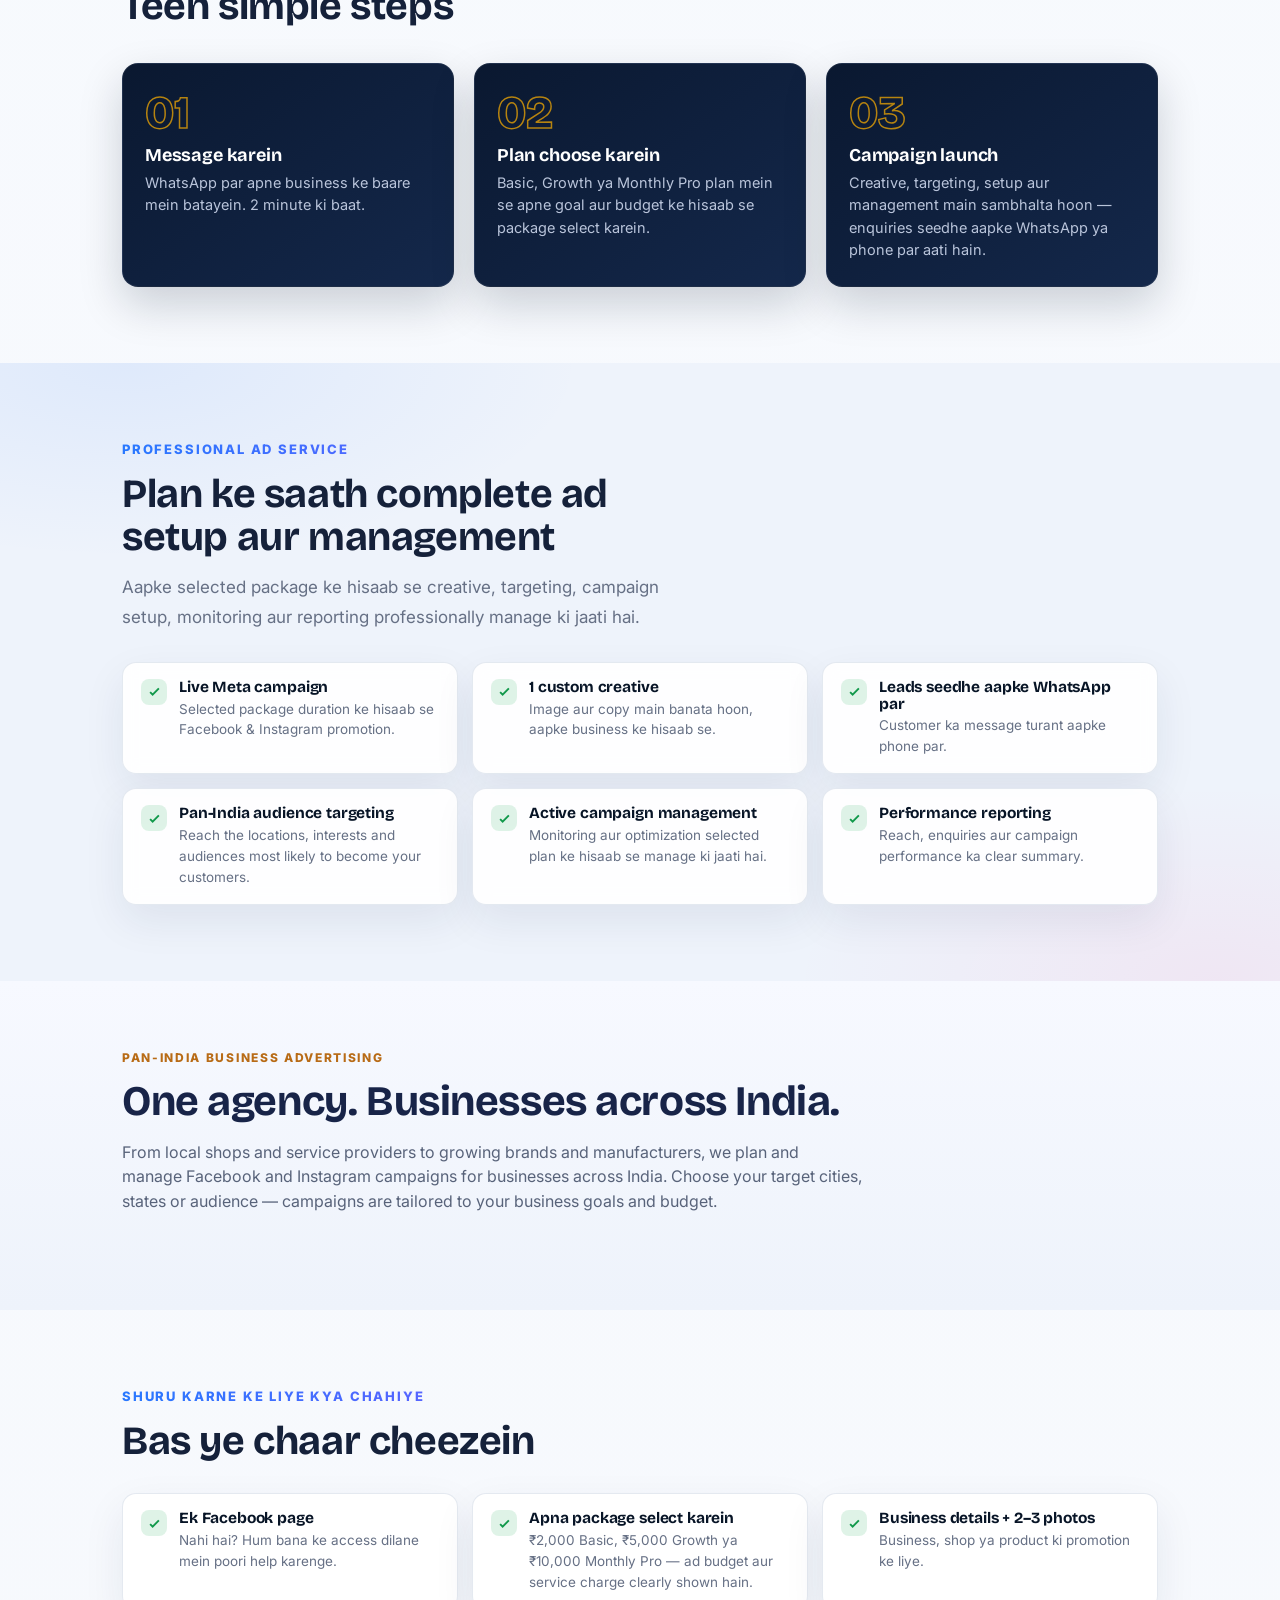
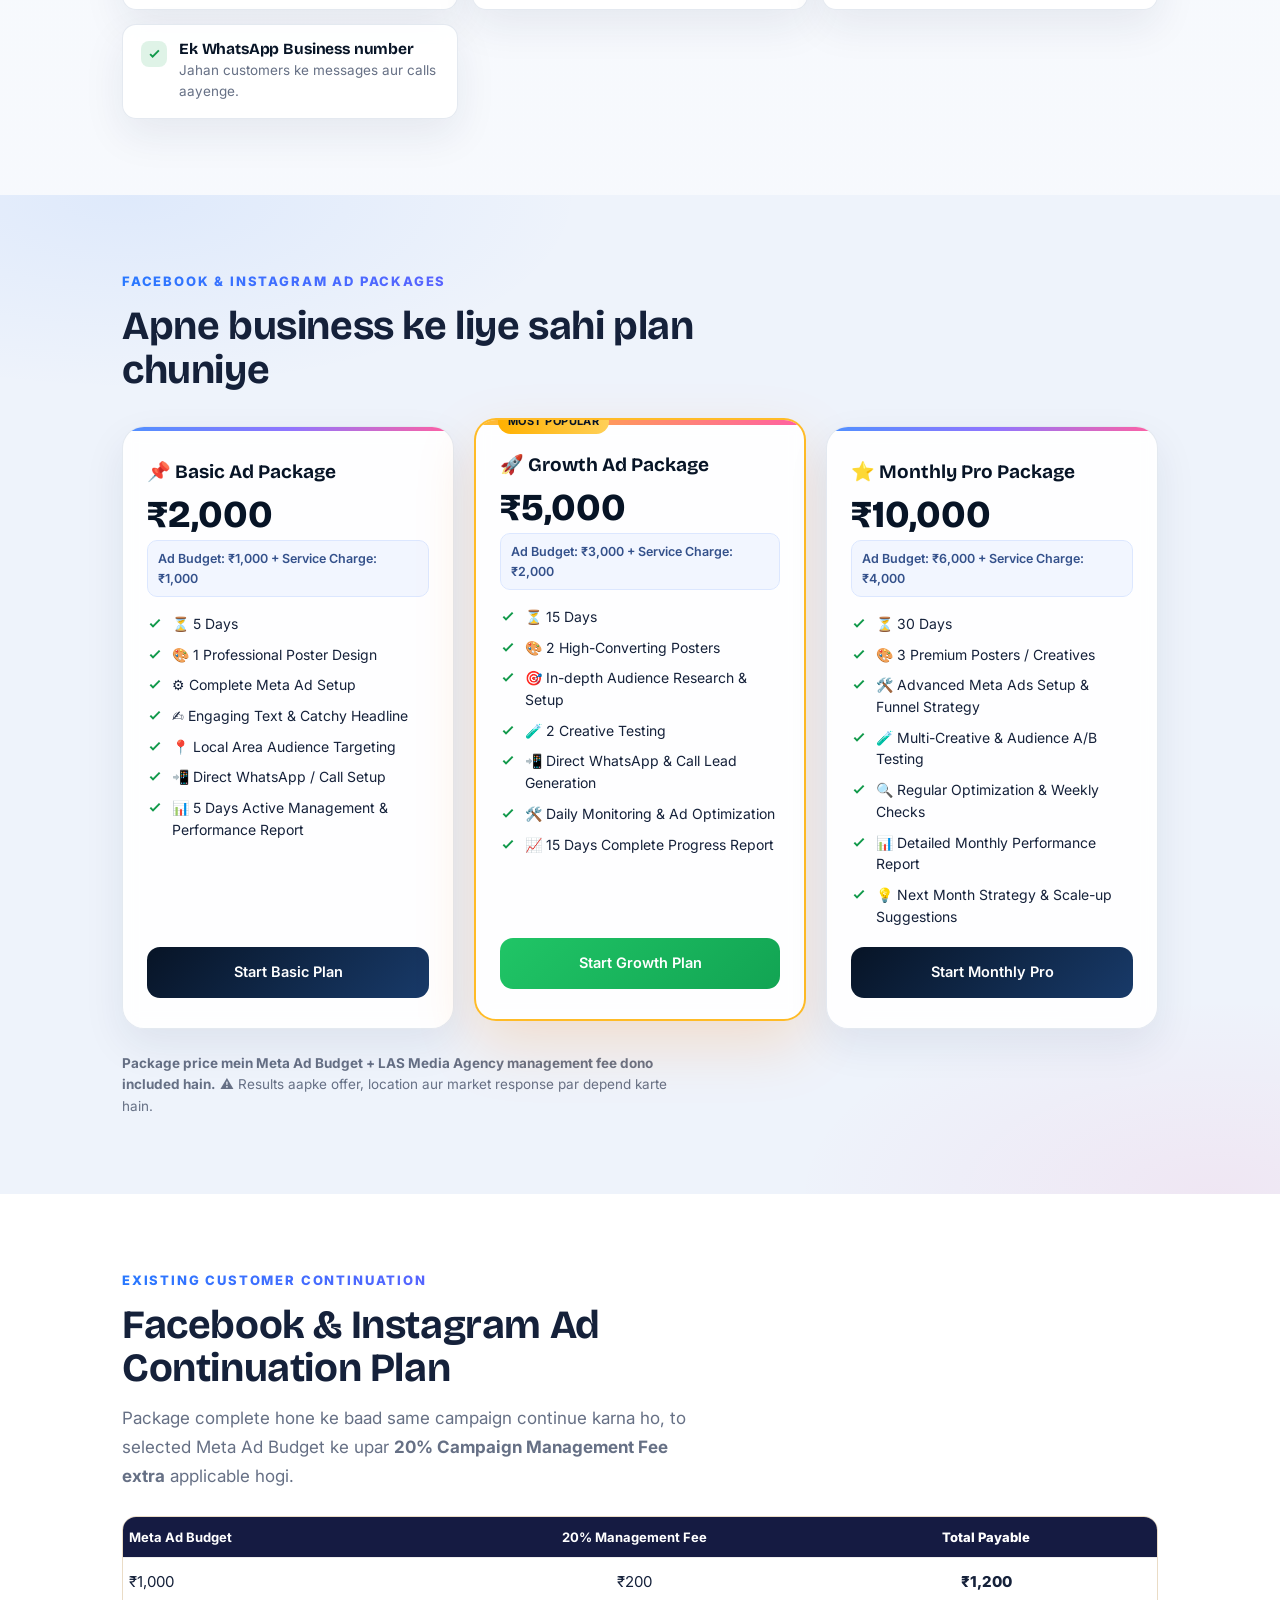
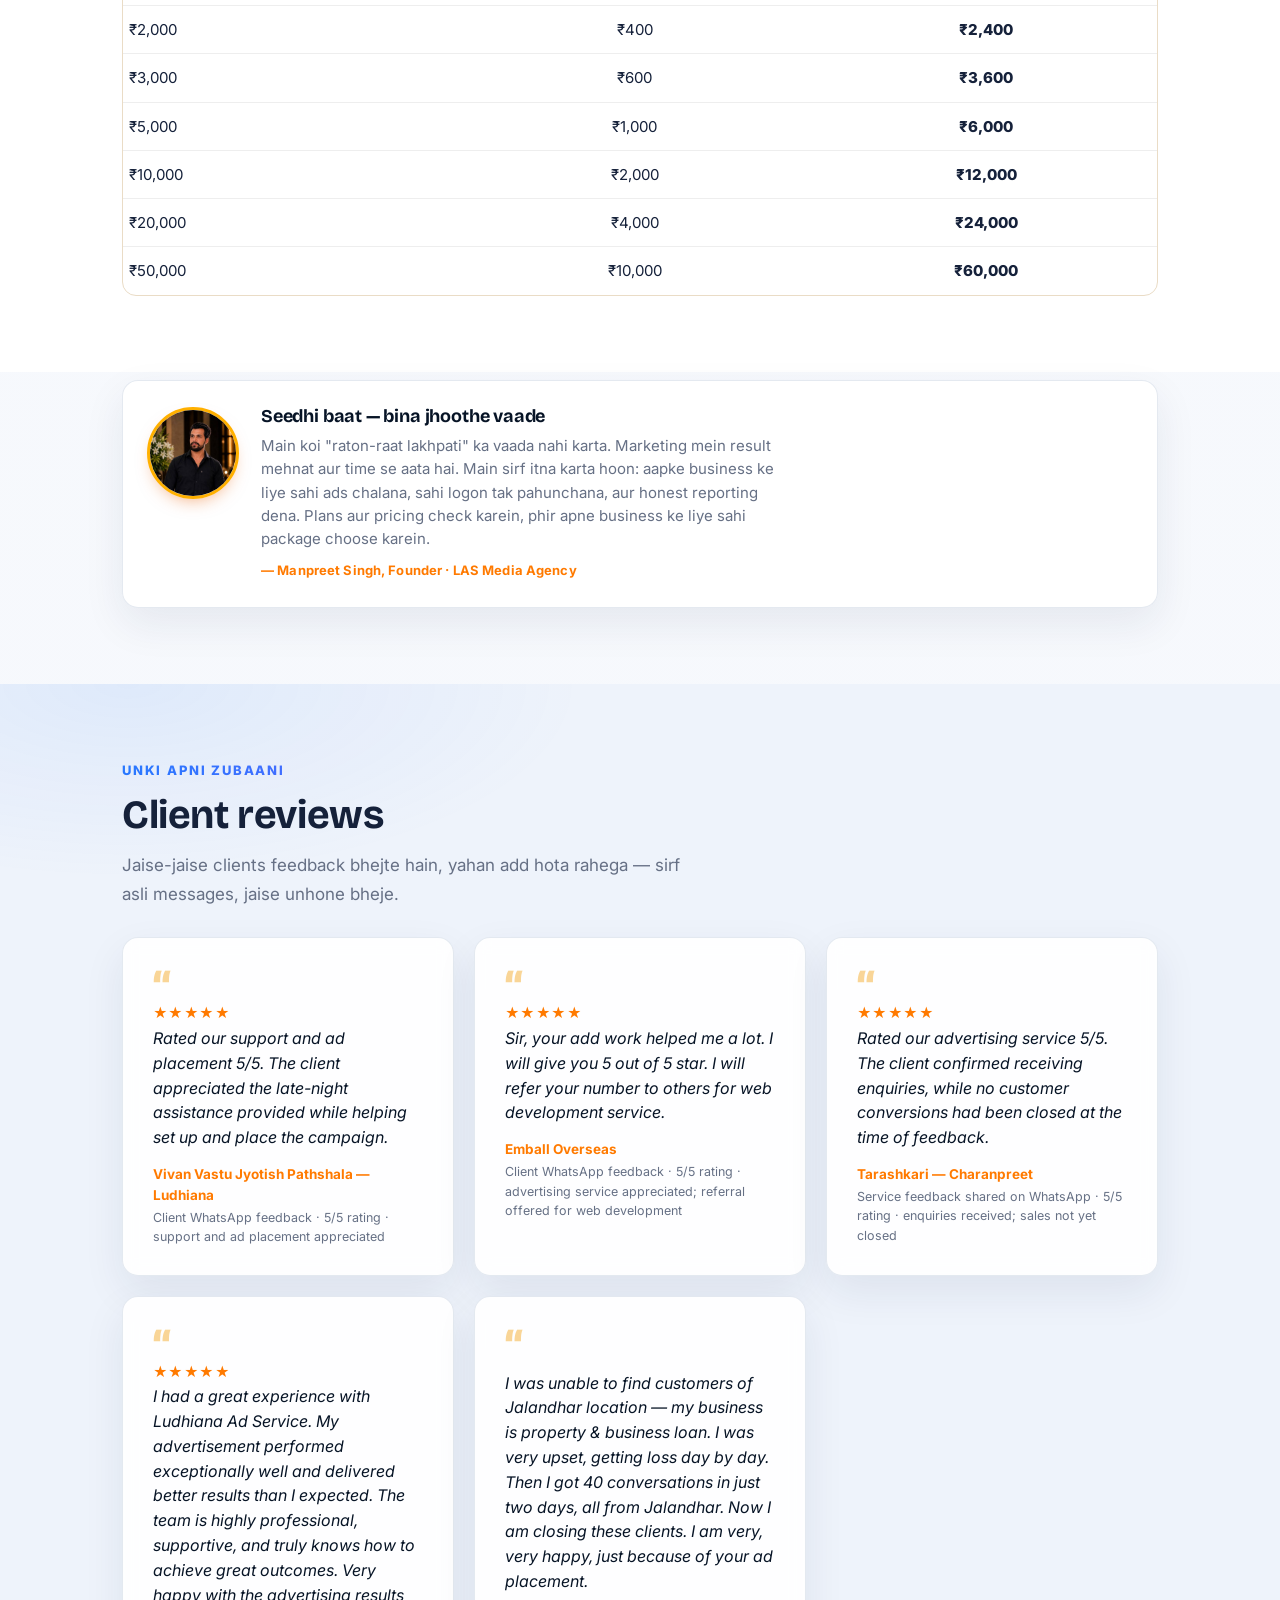
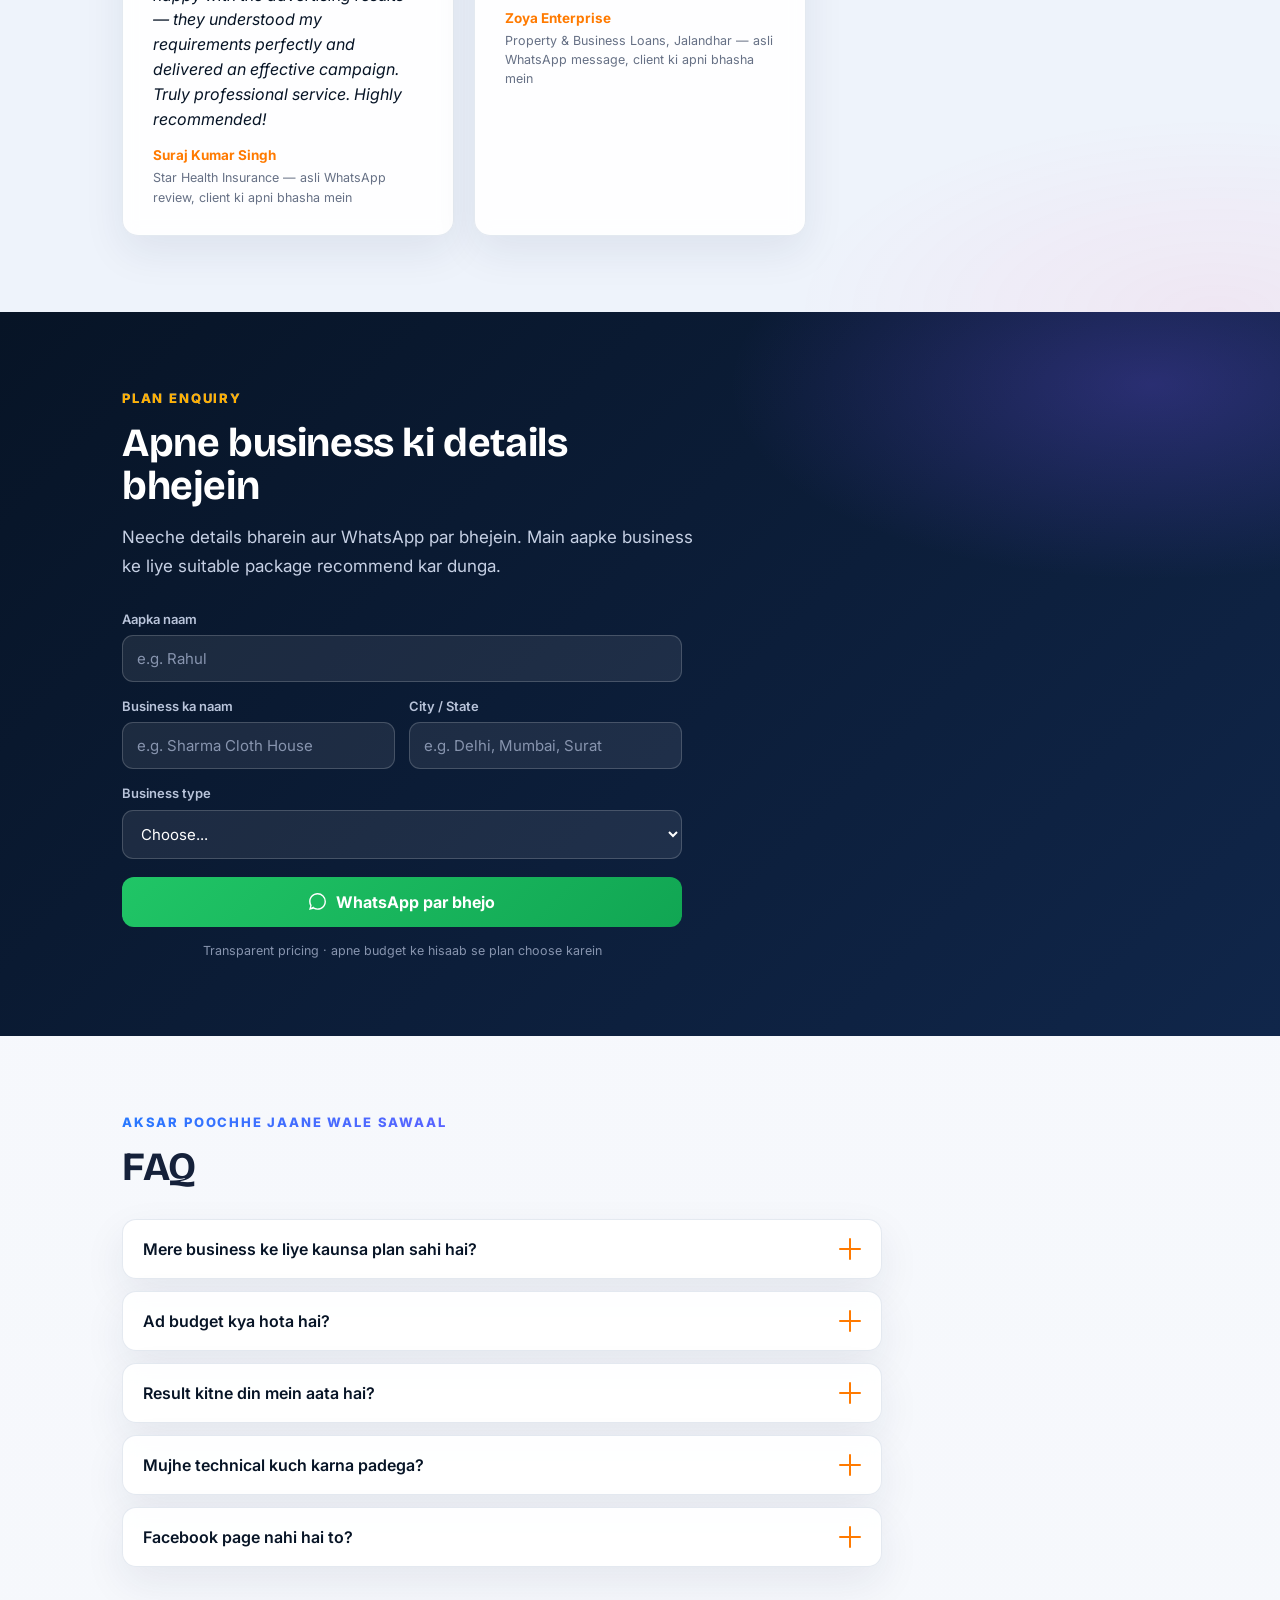
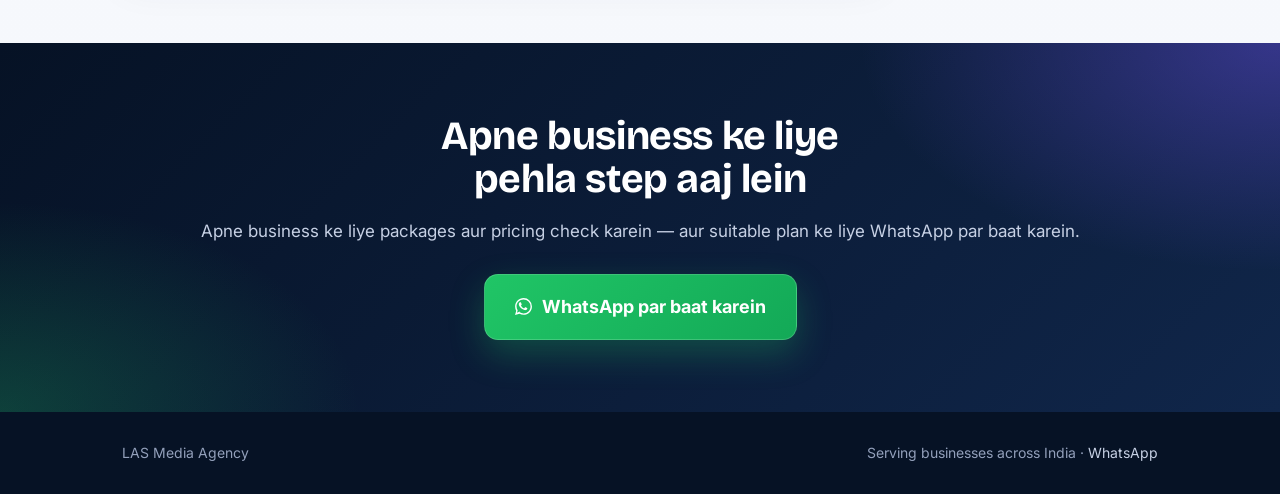
==== commit ab04807f: "Rebrand homepage to LAS Media Agency and pan-India advertising" ====
--- a/index.html
+++ b/index.html
@@ -3,9 +3,9 @@
 <head>
 <meta charset="UTF-8" />
 <meta name="viewport" content="width=device-width, initial-scale=1.0" />
-<title>Ludhiana ke Business ke liye Ads — Check Our Plans</title>
-<meta name="description" content="Ludhiana ke local businesses ke liye professional Facebook & Instagram advertising, local targeting, creatives, campaign management and lead generation. Check our plans and pricing." />
-<meta property="og:title" content="Ludhiana ke Business ke liye Ads — Check Our Plans" />
+<title>LAS Media Agency | Meta Ads & Lead Generation Across India</title>
+<meta name="description" content="Professional Facebook & Instagram advertising, targeted campaigns, creative production, campaign management and lead generation for businesses across India." />
+<meta property="og:title" content="LAS Media Agency | Meta Ads & Lead Generation Across India" />
 <meta property="og:description" content="Aapke area ke customers seedhe aapke WhatsApp par. Facebook & Instagram ads — pehle check our pricing, phir baat." />
 <meta property="og:type" content="website" />
 <meta name="twitter:card" content="summary_large_image" />
@@ -16,7 +16,7 @@
 <!-- ============================================================= -->
 <script>
   const WHATSAPP_NUMBER = "917009732517";     // <-- apna number
-  const BRAND_NAME      = "LAS Media and Ads Agency"; // <-- apna brand naam
+  const BRAND_NAME      = "LAS Media Agency"; // <-- apna brand naam
   const PREFILL_MSG     = "Hi, I got your number from your website. May I know your plans?";
 </script>
 
@@ -289,7 +289,7 @@
 
   <header class="bar">
     <div class="wrap">
-      <div class="brand"><span class="dot"></span><span id="brandTop">LAS Media and Ads Agency</span></div>
+      <div class="brand"><span class="dot"></span><span id="brandTop">LAS Media Agency</span></div>
       <a class="results-nav-link" href="#results">Campaign Results ↗</a>
       <a class="cta-sm" id="waTop" href="#">
         <svg class="wa-ico" viewBox="0 0 24 24" fill="currentColor"><path d="M.06 24l1.68-6.13A11.9 11.9 0 0 1 .16 11.9C.16 5.33 5.5 0 12.06 0a11.8 11.8 0 0 1 8.4 3.49 11.8 11.8 0 0 1 3.48 8.41c0 6.56-5.34 11.9-11.9 11.9a11.9 11.9 0 0 1-5.7-1.45L.06 24zm6.6-3.8c1.7.99 3.3 1.58 5.4 1.58 5.44 0 9.87-4.43 9.88-9.88a9.8 9.8 0 0 0-2.9-6.99A9.8 9.8 0 0 0 12.07 2c-5.45 0-9.88 4.43-9.88 9.88 0 2.02.6 3.6 1.6 5.28l-.98 3.58 3.85-1.54zM17.4 14.3c-.07-.12-.27-.2-.56-.34-.3-.15-1.76-.87-2.03-.97-.27-.1-.47-.15-.67.15-.2.3-.77.96-.94 1.16-.17.2-.35.22-.64.07-.3-.15-1.25-.46-2.38-1.47-.88-.78-1.47-1.75-1.65-2.05-.17-.3-.02-.46.13-.6.13-.14.3-.35.44-.53.15-.17.2-.3.3-.5.1-.2.05-.37-.02-.52-.08-.15-.67-1.61-.92-2.21-.24-.58-.49-.5-.67-.5l-.57-.01c-.2 0-.52.07-.79.37-.27.3-1.04 1.01-1.04 2.47 0 1.46 1.06 2.87 1.21 3.07.15.2 2.1 3.2 5.08 4.48.71.31 1.26.49 1.69.62.71.23 1.36.2 1.87.12.57-.09 1.76-.72 2-1.41.25-.7.25-1.29.18-1.42z"/></svg>
@@ -303,9 +303,9 @@
       <div class="copy">
         <span class="tag">
           <svg class="pin" viewBox="0 0 24 24" fill="currentColor"><path d="M12 2C8.13 2 5 5.13 5 9c0 5.25 7 13 7 13s7-7.75 7-13c0-3.87-3.13-7-7-7zm0 9.5A2.5 2.5 0 1 1 12 6.5a2.5 2.5 0 0 1 0 5z"/></svg>
-          Sirf Ludhiana ke businesses ke liye
+          For businesses across India
         </span>
-        <h1>Kya aap Ludhiana mein koi business run karte ho?</h1>
+        <h1>Ready to grow your business across India?</h1>
         <p class="sub">Aapke paas investment hai, idea hai, business hai — par <b>customers</b> <span class="hl">nahi</span>? To aaj hi social media par ads chalao aur apne business ki income boost karo — poora kaam main sambhalta hoon.</p>
         <div class="cta-row">
           <a class="btn-wa" id="waHero" href="#">
@@ -366,7 +366,7 @@
   <section class="crm-public" id="results">
     <div class="wrap">
       <div class="eyebrow">Campaign Results · Updated 24 October 2026</div>
-      <h2>Real campaign analytics from LAS Media and Ads Agency</h2>
+      <h2>Real campaign analytics from LAS Media Agency</h2>
       <p class="lead">Explore our Meta advertising track record: business-wise spend, leads, conversations and every exported campaign.</p>
       <div id="crmPublicDashboard"></div>
     </div>
@@ -376,7 +376,7 @@
     <div class="wrap">
       <div class="eyebrow">Yeh aapki dikkat hai?</div>
       <h2>Dukaan achhi hai, par log aate hi nahi</h2>
-      <p class="lead">Bahut se Ludhiana ke business owners yahi feel karte hain. Product achha hai, mehnat poori hai — par naye customers nahi aa rahe.</p>
+      <p class="lead">Many business owners face the same challenge. Your product is good and your effort is real — but new customers are not coming in.</p>
       <div class="pain">
         <div class="item"><div class="q">Sirf purane customers aate hain</div><p>Naye log dukaan tak pahunchte hi nahi.</p></div>
         <div class="item"><div class="q">Online kuch samajh nahi aata</div><p>Facebook/Instagram par ad kaise chale, pata nahi.</p></div>
@@ -404,7 +404,7 @@
         </div>
         <div class="card">
           <div class="ic"><svg viewBox="0 0 24 24" fill="none" stroke="currentColor" stroke-width="2"><path d="M12 2C8 2 5 5 5 9c0 5 7 13 7 13s7-8 7-13c0-4-3-7-7-7z"/><circle cx="12" cy="9" r="2.2"/></svg></div>
-          <h3>Sirf Ludhiana targeting</h3>
+          <h3>Target the right audience across India</h3>
           <p>Ad sirf aapke area ke logon ko dikhega — jo sach mein customer ban sakte hain.</p>
         </div>
         <div class="card">
@@ -438,7 +438,7 @@
         <div class="check"><span class="tick"><svg viewBox="0 0 24 24" fill="none" stroke="currentColor" stroke-width="3"><path d="M5 13l4 4L19 7"/></svg></span><div><h3>Live Meta campaign</h3><p>Selected package duration ke hisaab se Facebook & Instagram promotion.</p></div></div>
         <div class="check"><span class="tick"><svg viewBox="0 0 24 24" fill="none" stroke="currentColor" stroke-width="3"><path d="M5 13l4 4L19 7"/></svg></span><div><h3>1 custom creative</h3><p>Image aur copy main banata hoon, aapke business ke hisaab se.</p></div></div>
         <div class="check"><span class="tick"><svg viewBox="0 0 24 24" fill="none" stroke="currentColor" stroke-width="3"><path d="M5 13l4 4L19 7"/></svg></span><div><h3>Leads seedhe aapke WhatsApp par</h3><p>Customer ka message turant aapke phone par.</p></div></div>
-        <div class="check"><span class="tick"><svg viewBox="0 0 24 24" fill="none" stroke="currentColor" stroke-width="3"><path d="M5 13l4 4L19 7"/></svg></span><div><h3>Sirf aapke area ki targeting</h3><p>Ludhiana ke wahi log jo customer ban sakte hain.</p></div></div>
+        <div class="check"><span class="tick"><svg viewBox="0 0 24 24" fill="none" stroke="currentColor" stroke-width="3"><path d="M5 13l4 4L19 7"/></svg></span><div><h3>Pan-India audience targeting</h3><p>Reach the locations, interests and audiences most likely to become your customers.</p></div></div>
         <div class="check"><span class="tick"><svg viewBox="0 0 24 24" fill="none" stroke="currentColor" stroke-width="3"><path d="M5 13l4 4L19 7"/></svg></span><div><h3>Active campaign management</h3><p>Monitoring aur optimization selected plan ke hisaab se manage ki jaati hai.</p></div></div>
         <div class="check"><span class="tick"><svg viewBox="0 0 24 24" fill="none" stroke="currentColor" stroke-width="3"><path d="M5 13l4 4L19 7"/></svg></span><div><h3>Performance reporting</h3><p>Reach, enquiries aur campaign performance ka clear summary.</p></div></div>
       </div>
@@ -461,18 +461,7 @@
 .las-regions .region-card.future span.region-soon{font-weight:750;font-size:13px;color:#65718a;padding-top:16px}
 @media(max-width:800px){.las-regions .region-grid{grid-template-columns:1fr}.las-regions{padding:48px 0}.las-regions .region-card{min-height:0}}
 </style>
-<section class="las-regions" id="service-cities" aria-labelledby="las-regions-title">
- <div class="wrap">
-  <div class="region-eyebrow">Regional Business Advertising</div>
-  <h2 id="las-regions-title">Helping businesses advertise beyond Ludhiana.</h2>
-  <p class="region-intro">Explore our city-specific Facebook &amp; Instagram advertising proposals. Each city page can have its own business focus, service packages and terms.</p>
-  <div class="region-grid">
-   <article class="region-card active"><span class="region-chip">AVAILABLE NOW · GUJARAT</span><h3>Surat, Gujarat</h3><p>Special advertising plans for textile manufacturers, saree wholesalers, garment businesses, jewellery showrooms and other growing Surat businesses. Monthly management packages start at ₹5,000; Meta ad spend is separate.</p><a href="/surat-gujarat-meta-ads-packages.html" aria-label="View Surat Gujarat Meta advertising packages and conditions">View Surat Packages →</a></article>
-   <article class="region-card future"><span class="region-chip">PLANNED · DELHI NCR</span><h3>Delhi</h3><p>Dedicated business advertising proposals and Delhi-specific package options will be added here after they are finalised.</p><span class="region-soon">City page coming soon</span></article>
-   <article class="region-card future"><span class="region-chip">PLANNED · HARYANA</span><h3>Gurugram</h3><p>A separate Gurugram business advertising page with tailored packages and campaign services is planned.</p><span class="region-soon">City page coming soon</span></article>
-  </div>
- </div>
-</section>
+<section class="las-regions" id="service-cities" aria-labelledby="las-regions-title"><div class="wrap"><div class="region-eyebrow">Pan-India Business Advertising</div><h2 id="las-regions-title">One agency. Businesses across India.</h2><p class="region-intro">From local shops and service providers to growing brands and manufacturers, we plan and manage Facebook and Instagram campaigns for businesses across India. Choose your target cities, states or audience — campaigns are tailored to your business goals and budget.</p></div></section>
 <!-- END REGIONAL SERVICE LANDING PAGES -->
 
   <!-- REQUIREMENTS -->
@@ -544,7 +533,7 @@
           <a class="pick" data-plan="Monthly Pro Package (₹10,000)" href="#">Start Monthly Pro</a>
         </div>
       </div>
-      <p class="price-note"><b>Package price mein Meta Ad Budget + LAS Media and Ads Agency management fee dono included hain.</b> ⚠️ Results aapke offer, location aur market response par depend karte hain.</p>
+      <p class="price-note"><b>Package price mein Meta Ad Budget + LAS Media Agency management fee dono included hain.</b> ⚠️ Results aapke offer, location aur market response par depend karte hain.</p>
     </div>
   </section>
   <section class="section" style="padding-top:0">
@@ -554,7 +543,7 @@
         <div class="txt">
           <h3>Seedhi baat — bina jhoothe vaade</h3>
           <p>Main koi "raton-raat lakhpati" ka vaada nahi karta. Marketing mein result mehnat aur time se aata hai. Main sirf itna karta hoon: aapke business ke liye sahi ads chalana, sahi logon tak pahunchana, aur honest reporting dena. Plans aur pricing check karein, phir apne business ke liye sahi package choose karein.</p>
-          <p class="who">— Manpreet Singh, Founder · LAS Media and Ads Agency</p>
+          <p class="who">— Manpreet Singh, Founder · LAS Media Agency</p>
         </div>
       </div>
     </div>
@@ -615,7 +604,7 @@
         <div class="field"><label for="fName">Aapka naam</label><input id="fName" type="text" placeholder="e.g. Rahul" /></div>
         <div class="row">
           <div class="field"><label for="fBiz">Business ka naam</label><input id="fBiz" type="text" placeholder="e.g. Sharma Cloth House" /></div>
-          <div class="field"><label for="fArea">Area (Ludhiana)</label><input id="fArea" type="text" placeholder="e.g. Model Town" /></div>
+          <div class="field"><label for="fArea">City / State</label><input id="fArea" type="text" placeholder="e.g. Delhi, Mumbai, Surat" /></div>
         </div>
         <div class="field"><label for="fType">Business type</label>
           <select id="fType">
@@ -667,8 +656,8 @@
 
   <footer>
     <div class="wrap">
-      <div id="brandFoot">LAS Media and Ads Agency</div>
-      <div>Ludhiana, Punjab · <a id="waFoot" href="#">WhatsApp</a></div>
+      <div id="brandFoot">LAS Media Agency</div>
+      <div>Serving businesses across India · <a id="waFoot" href="#">WhatsApp</a></div>
     </div>
   </footer>
 
@@ -733,7 +722,7 @@
 </script>
 
 <!-- LAS FLOATING WHATSAPP START -->
-<a class="wa-float" href="https://wa.me/917009732517?text=Hi%2C%20I%20got%20your%20number%20from%20your%20website.%20May%20I%20know%20your%20plans%3F" target="_blank" rel="noopener" aria-label="WhatsApp LAS Media and Ads Agency">
+<a class="wa-float" href="https://wa.me/917009732517?text=Hi%2C%20I%20got%20your%20number%20from%20your%20website.%20May%20I%20know%20your%20plans%3F" target="_blank" rel="noopener" aria-label="WhatsApp LAS Media Agency">
   <span class="tip">Chat on WhatsApp</span>
   <svg viewBox="0 0 24 24" fill="currentColor" aria-hidden="true"><path d="M.06 24l1.68-6.13A11.9 11.9 0 0 1 .16 11.9C.16 5.33 5.5 0 12.06 0a11.8 11.8 0 0 1 8.4 3.49 11.8 11.8 0 0 1 3.48 8.41c0 6.56-5.34 11.9-11.9 11.9a11.9 11.9 0 0 1-5.7-1.45L.06 24zm6.6-3.8c1.7.99 3.3 1.58 5.4 1.58 5.44 0 9.87-4.43 9.88-9.88a9.8 9.8 0 0 0-2.9-6.99A9.8 9.8 0 0 0 12.07 2c-5.45 0-9.88 4.43-9.88 9.88 0 2.02.6 3.6 1.6 5.28l-.98 3.58 3.85-1.54zM17.4 14.3c-.07-.12-.27-.2-.56-.34-.3-.15-1.76-.87-2.03-.97-.27-.1-.47-.15-.67.15-.2.3-.77.96-.94 1.16-.17.2-.35.22-.64.07-.3-.15-1.25-.46-2.38-1.47-.88-.78-1.47-1.75-1.65-2.05-.17-.3-.02-.46.13-.6.13-.14.3-.35.44-.53.15-.17.2-.3.3-.5.1-.2.05-.37-.02-.52-.08-.15-.67-1.61-.92-2.21-.24-.58-.49-.5-.67-.5l-.57-.01c-.2 0-.52.07-.79.37-.27.3-1.04 1.01-1.04 2.47 0 1.46 1.06 2.87 1.21 3.07.15.2 2.1 3.2 5.08 4.48.71.31 1.26.49 1.69.62.71.23 1.36.2 1.87.12.57-.09 1.76-.72 2-1.41.25-.7.25-1.29.18-1.42z"/></svg>
 </a>
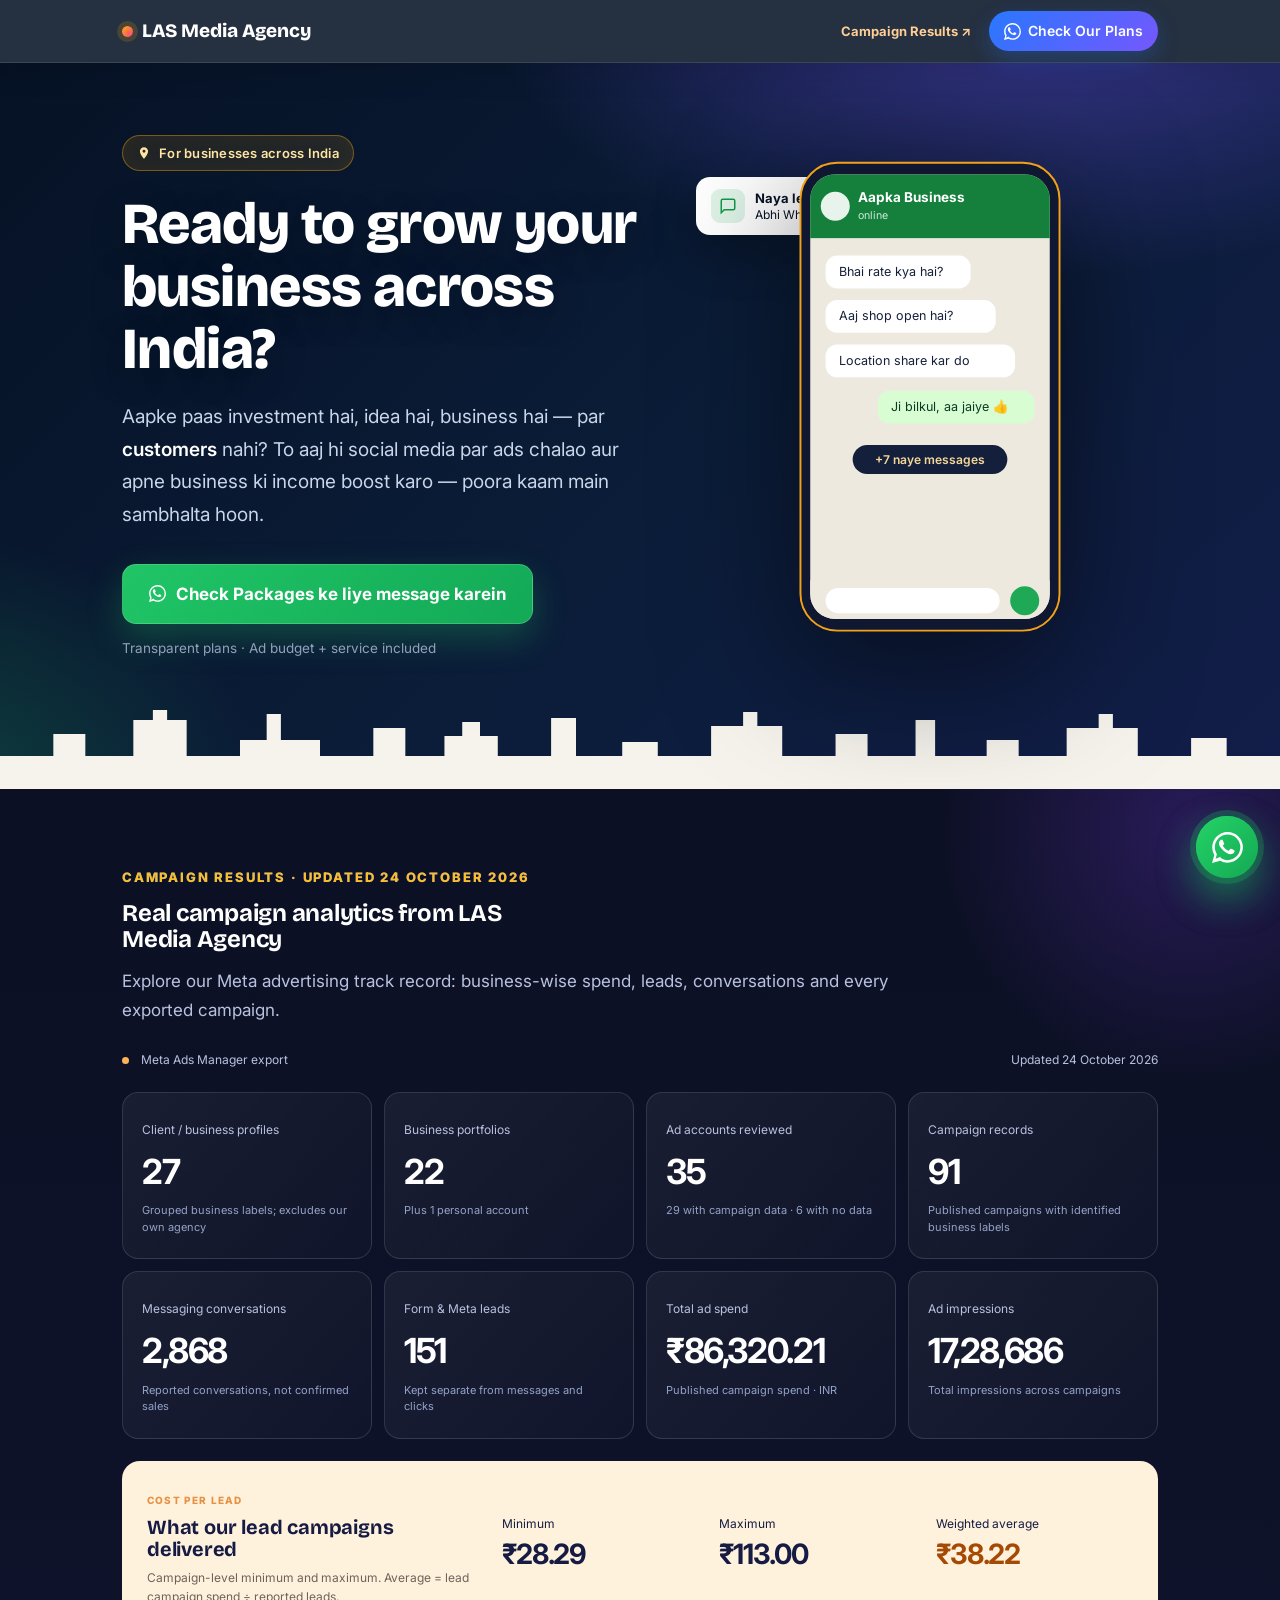
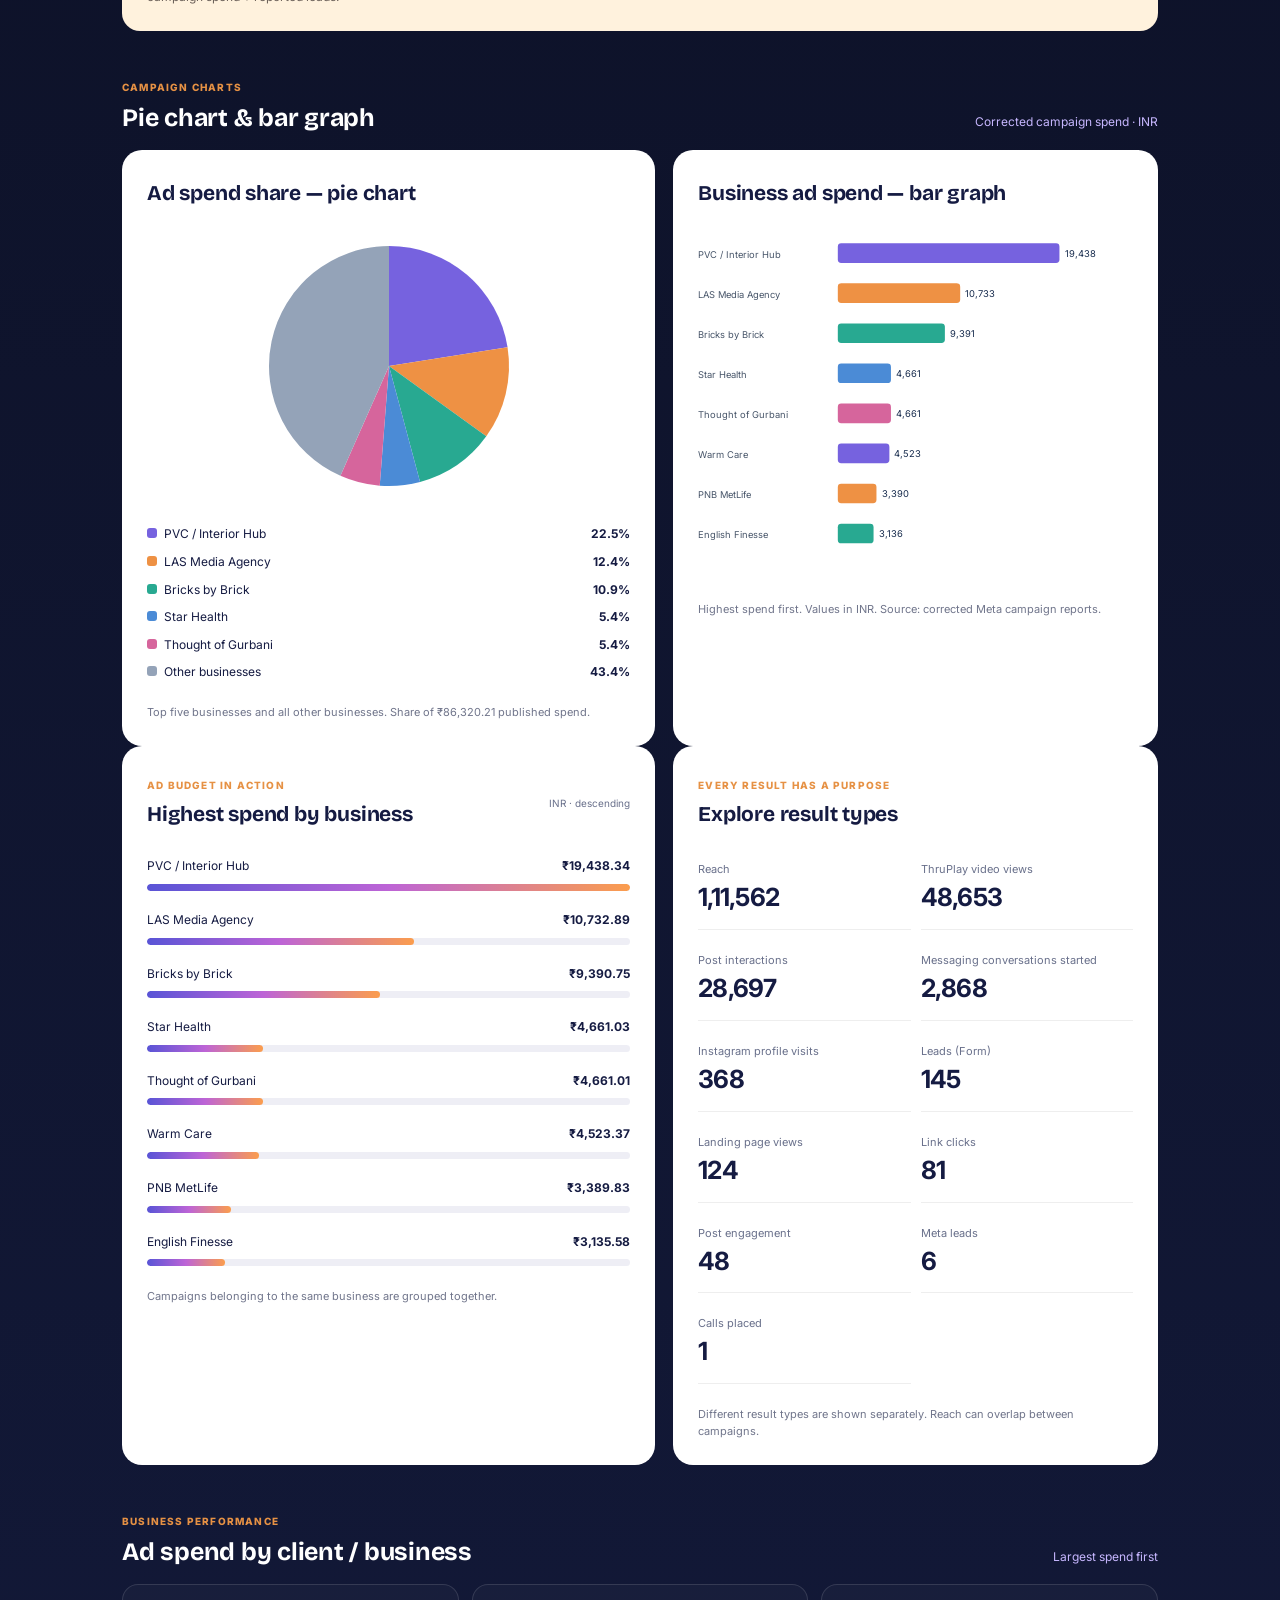
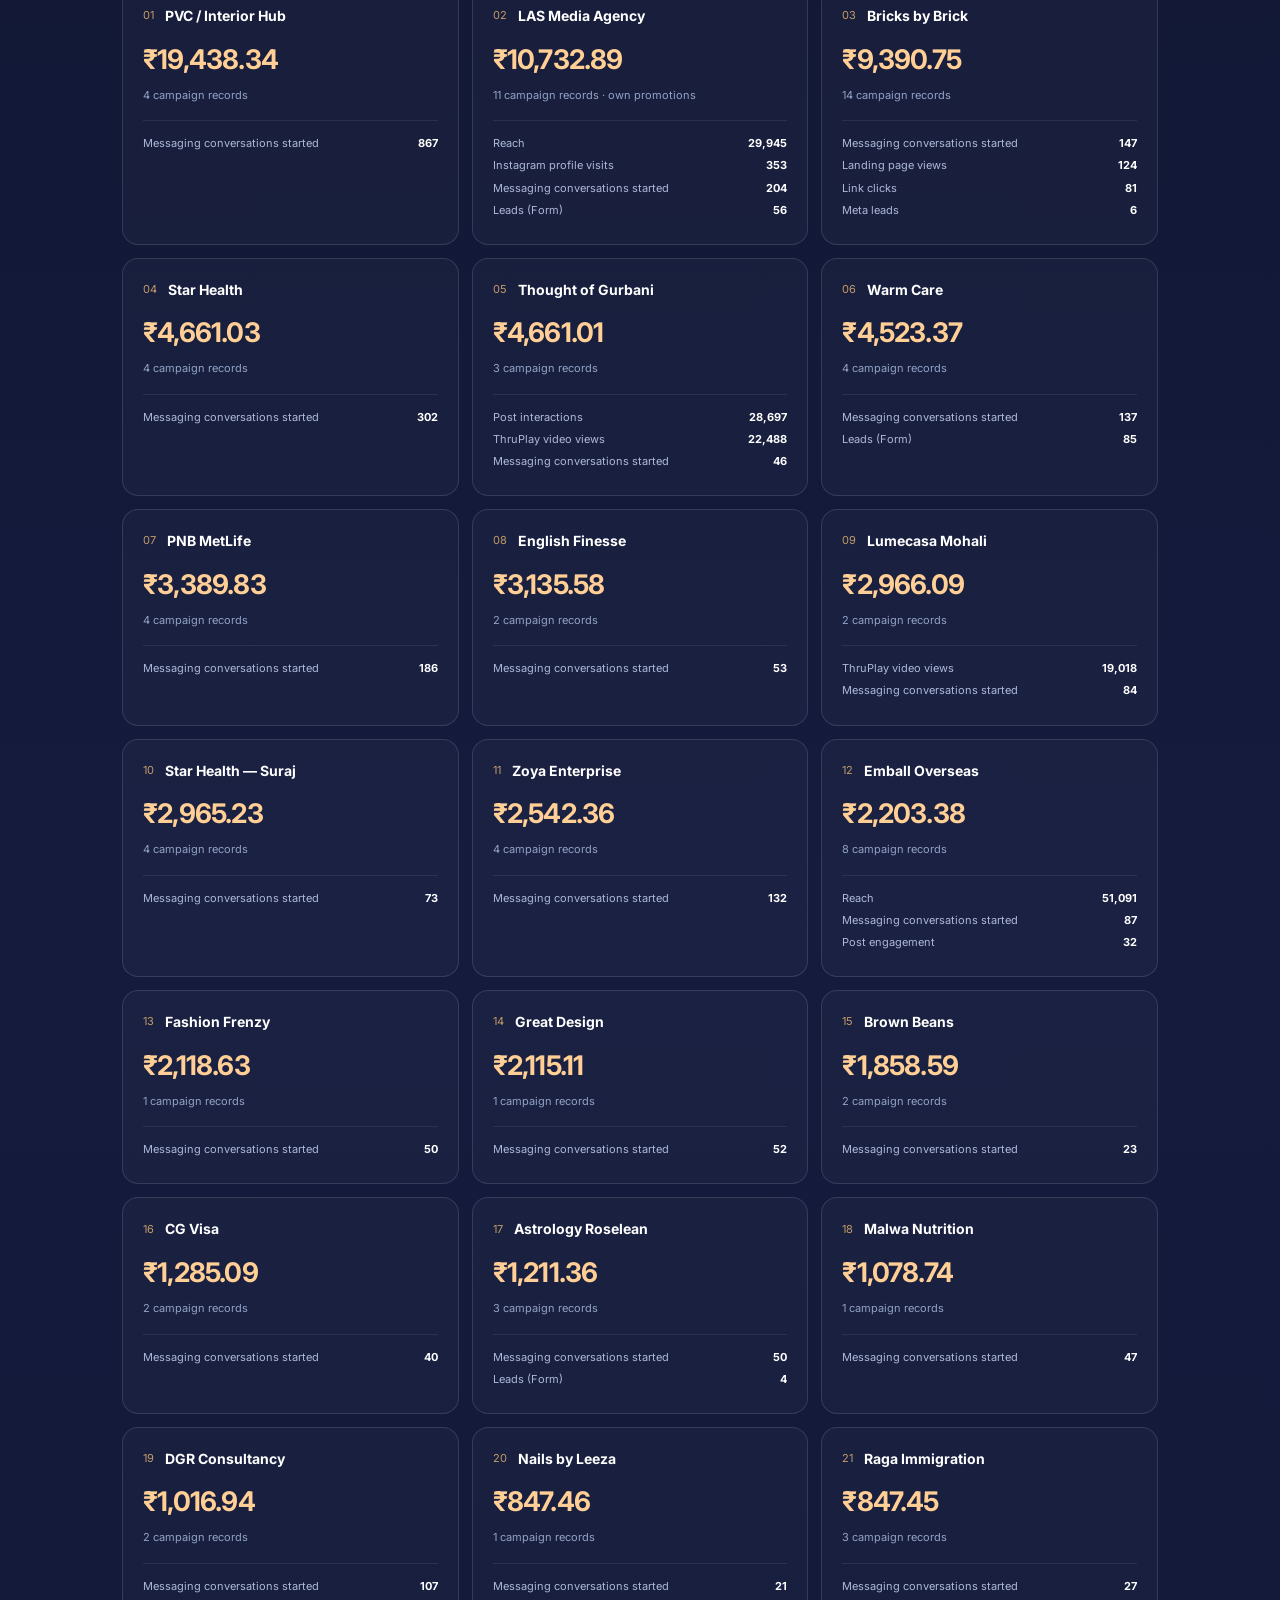
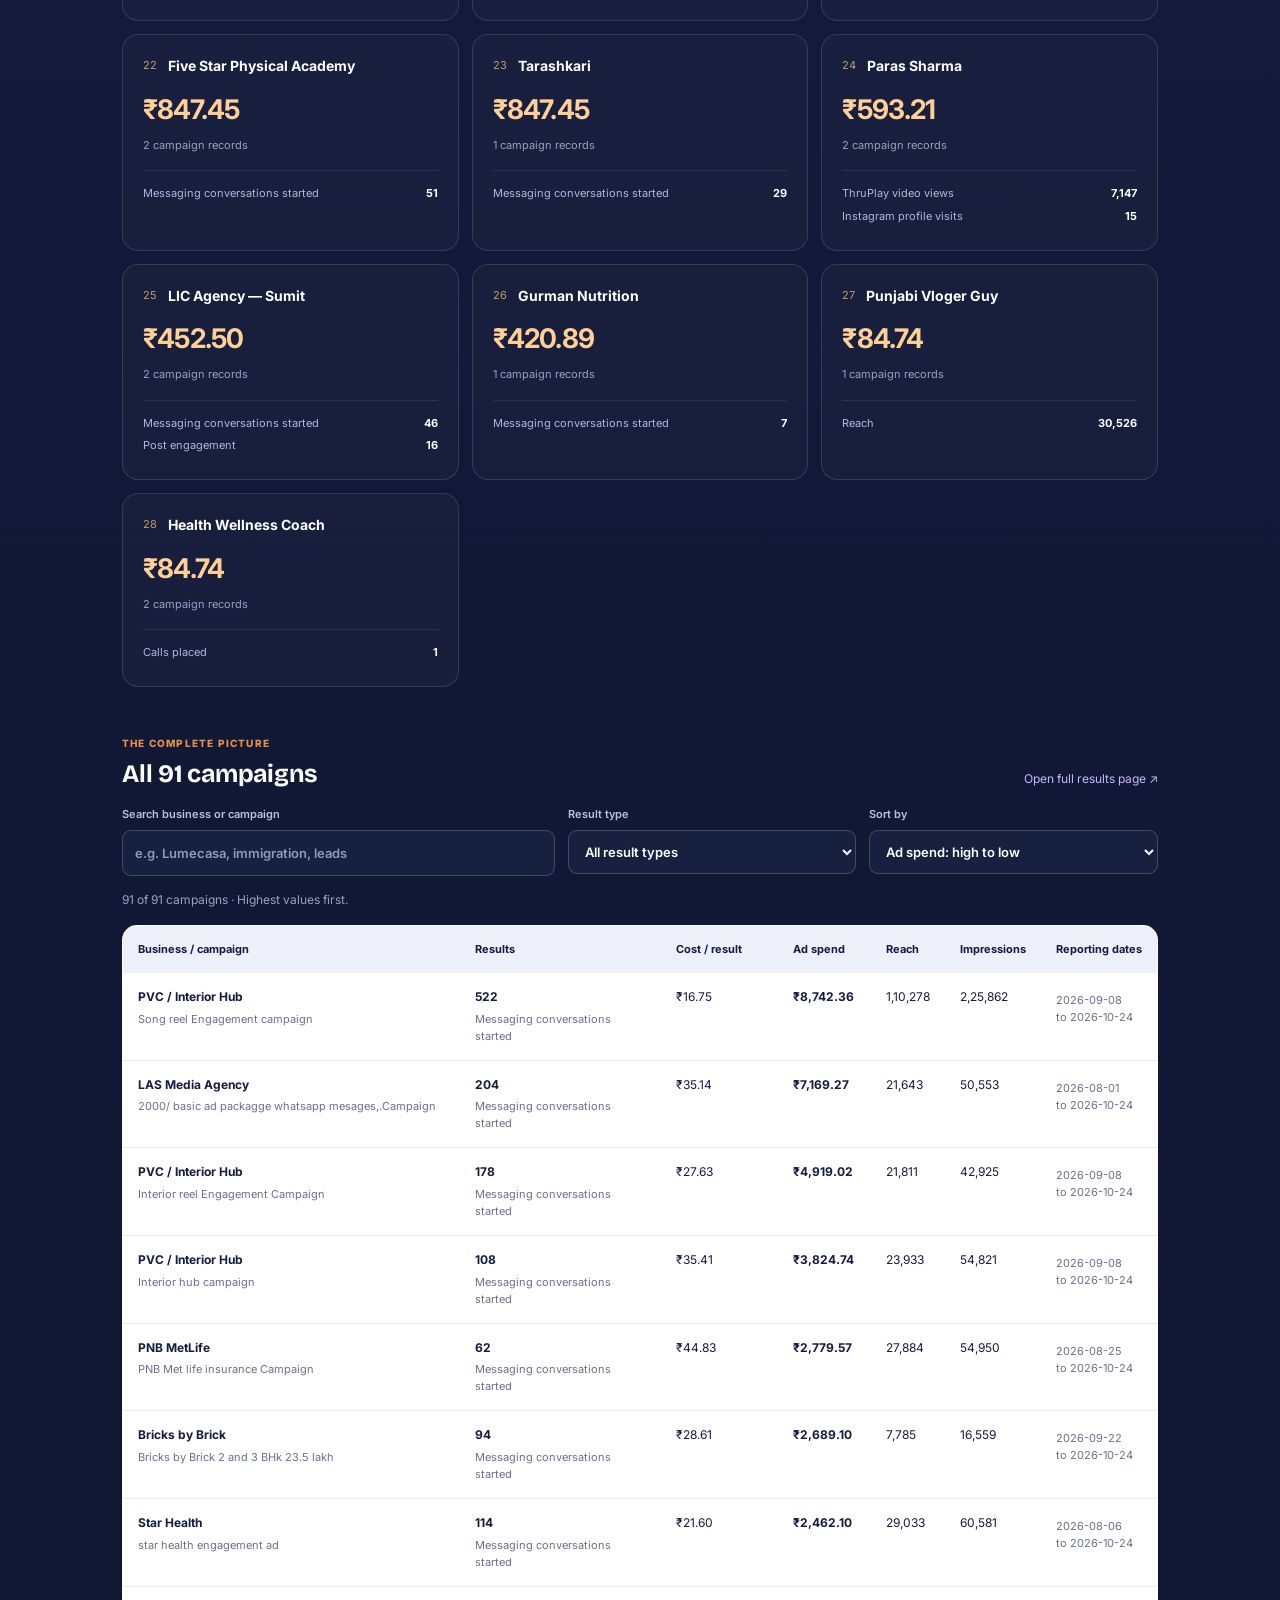
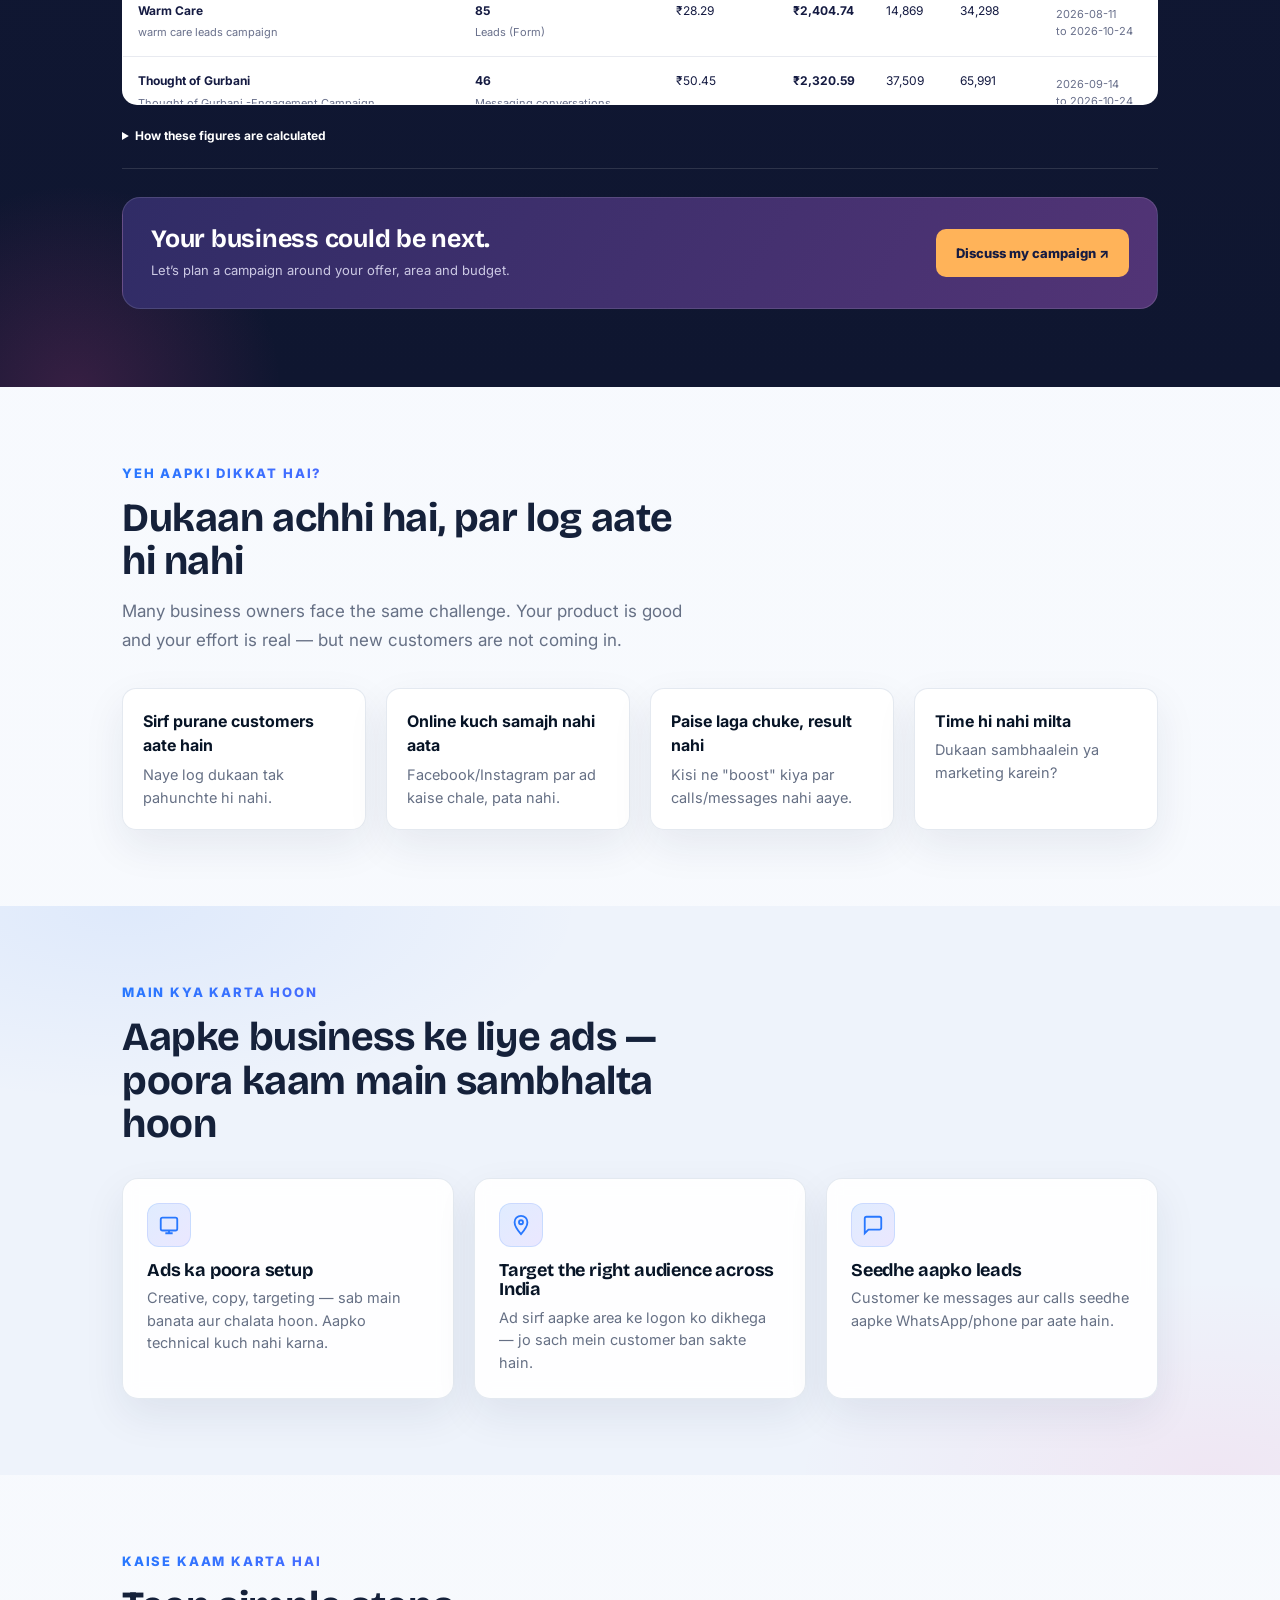
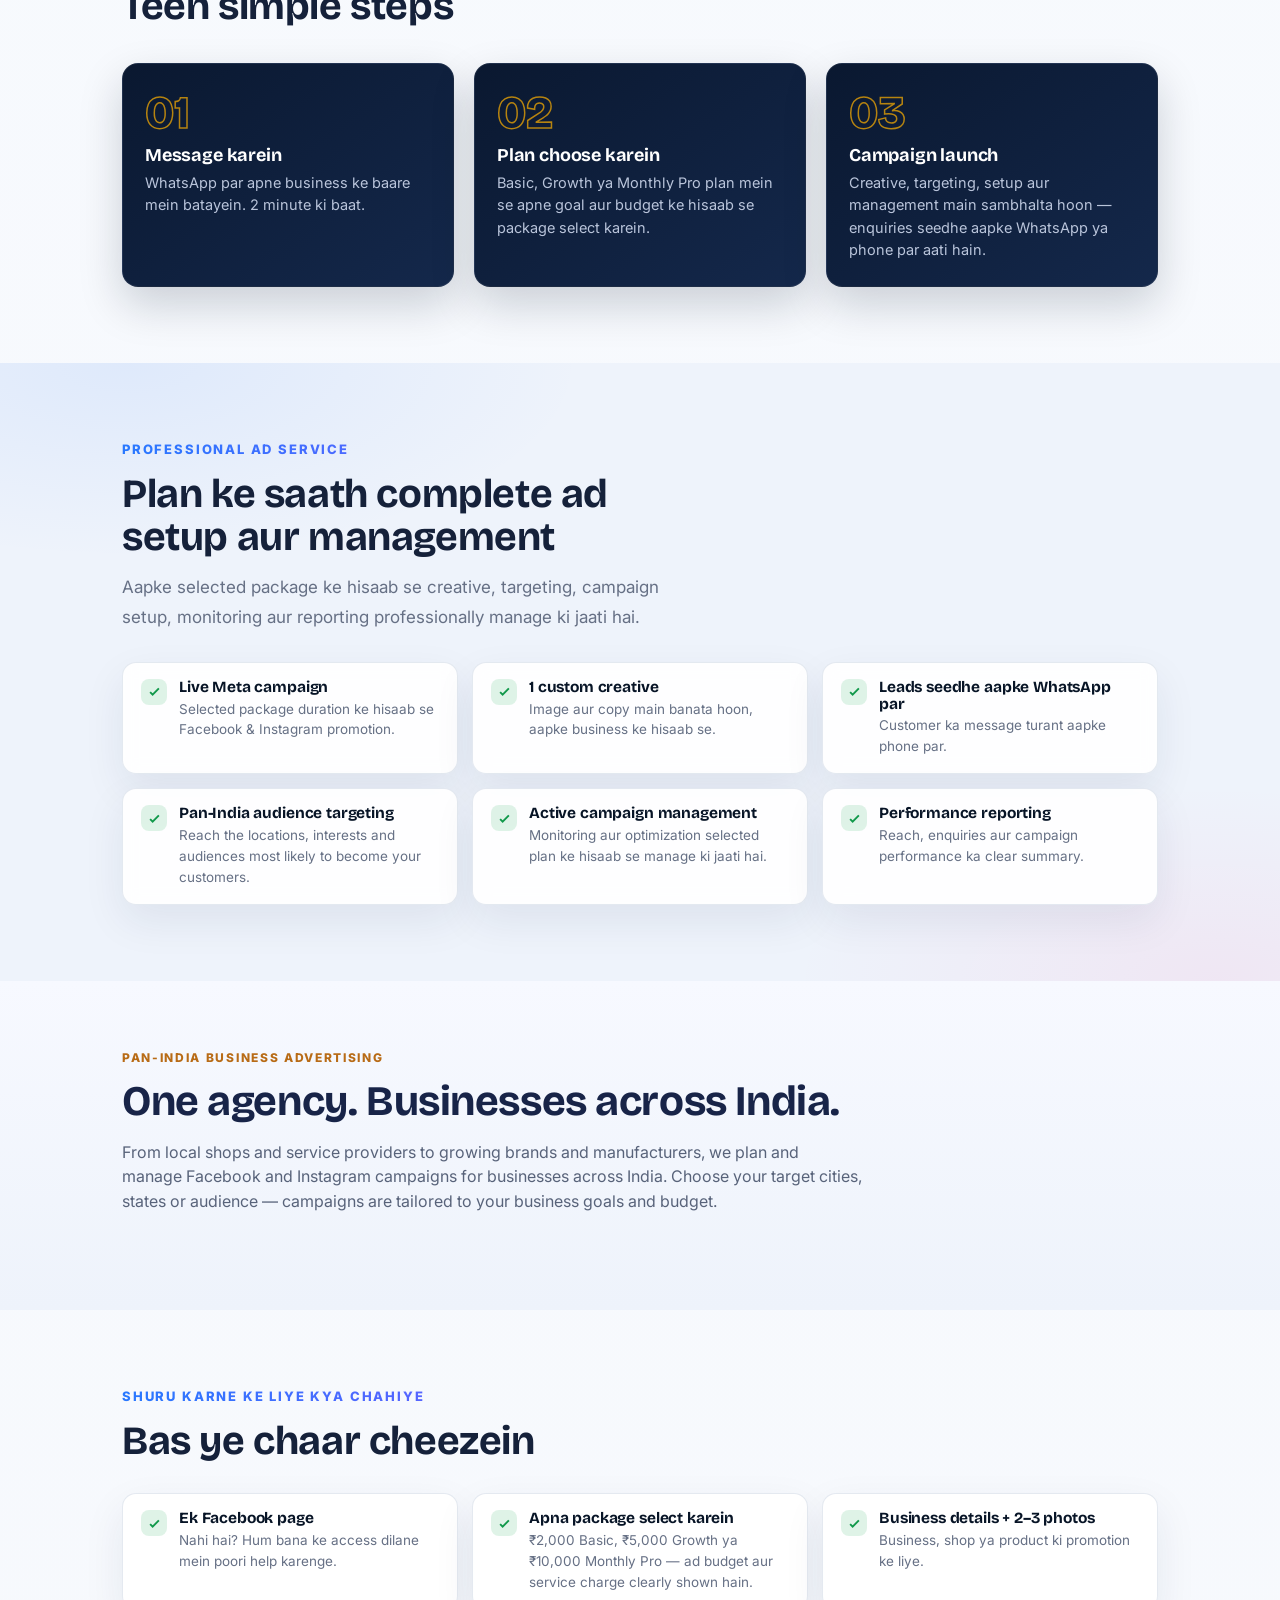
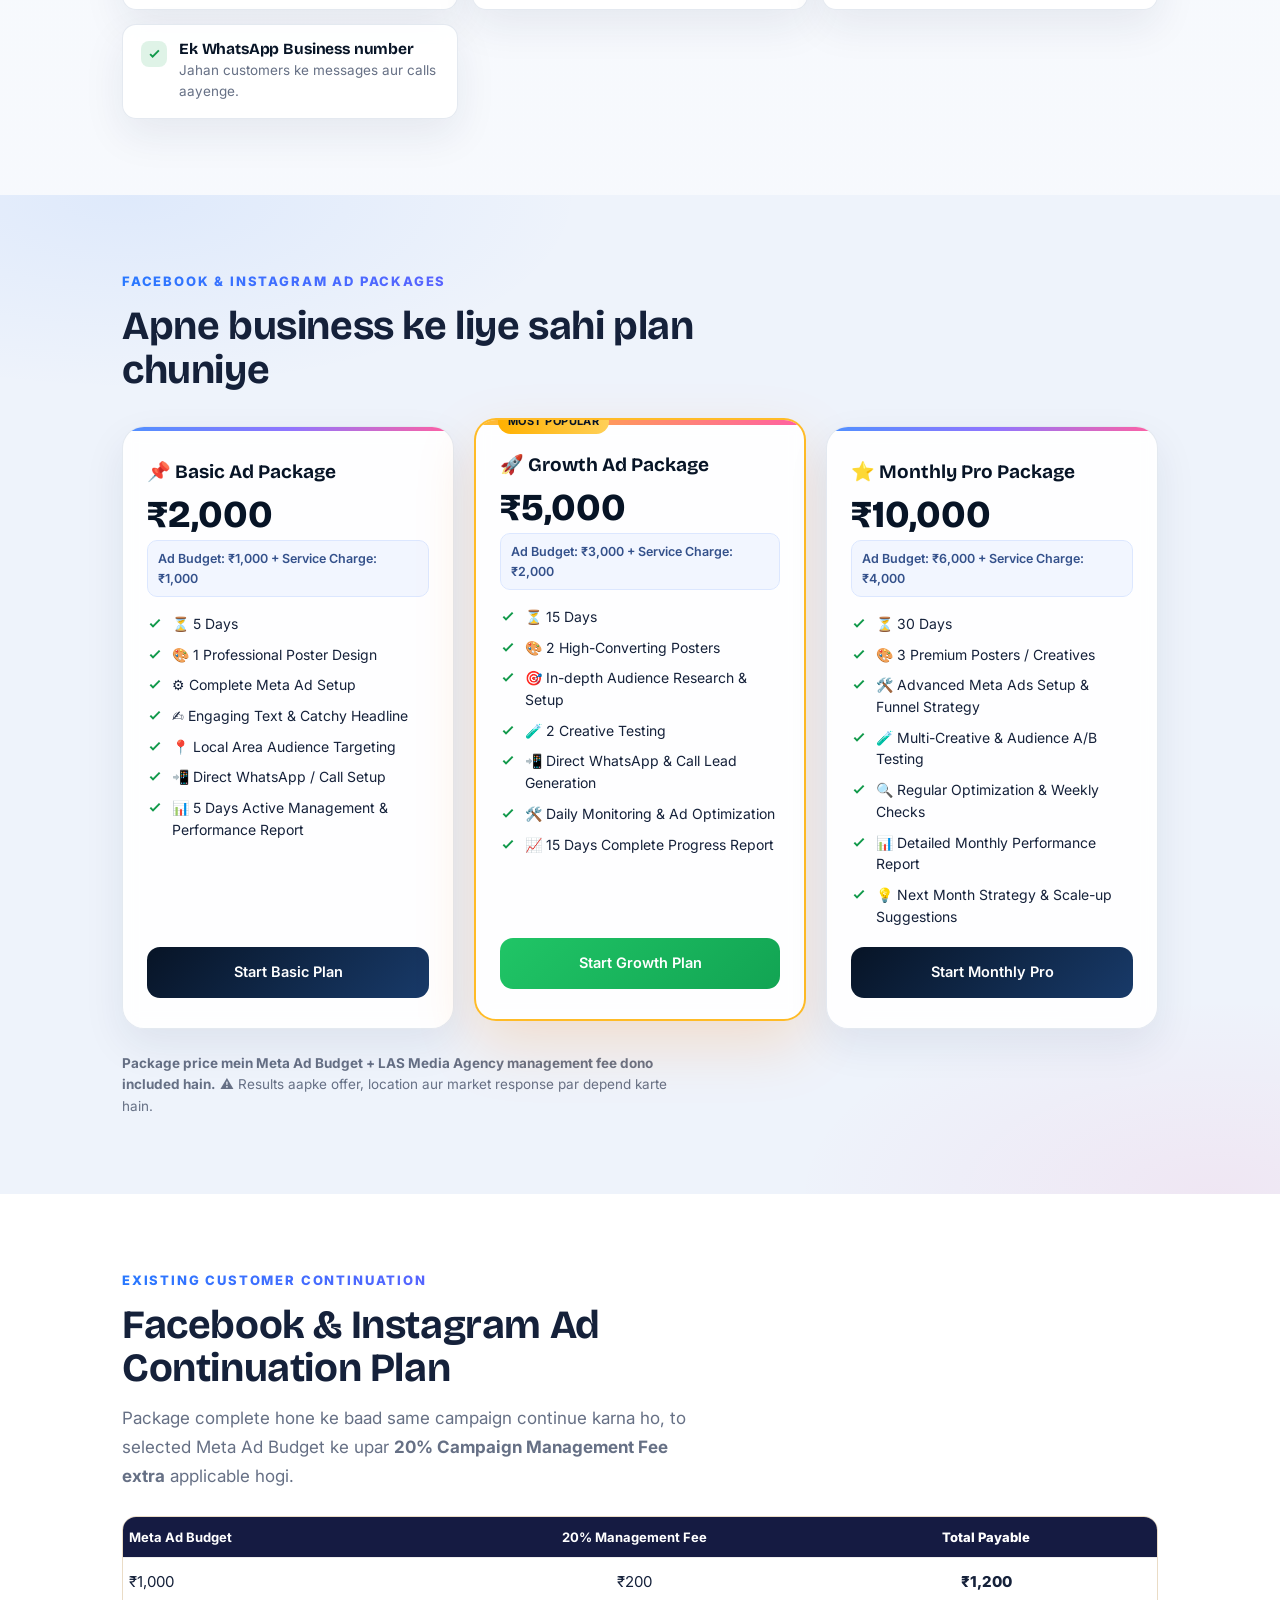
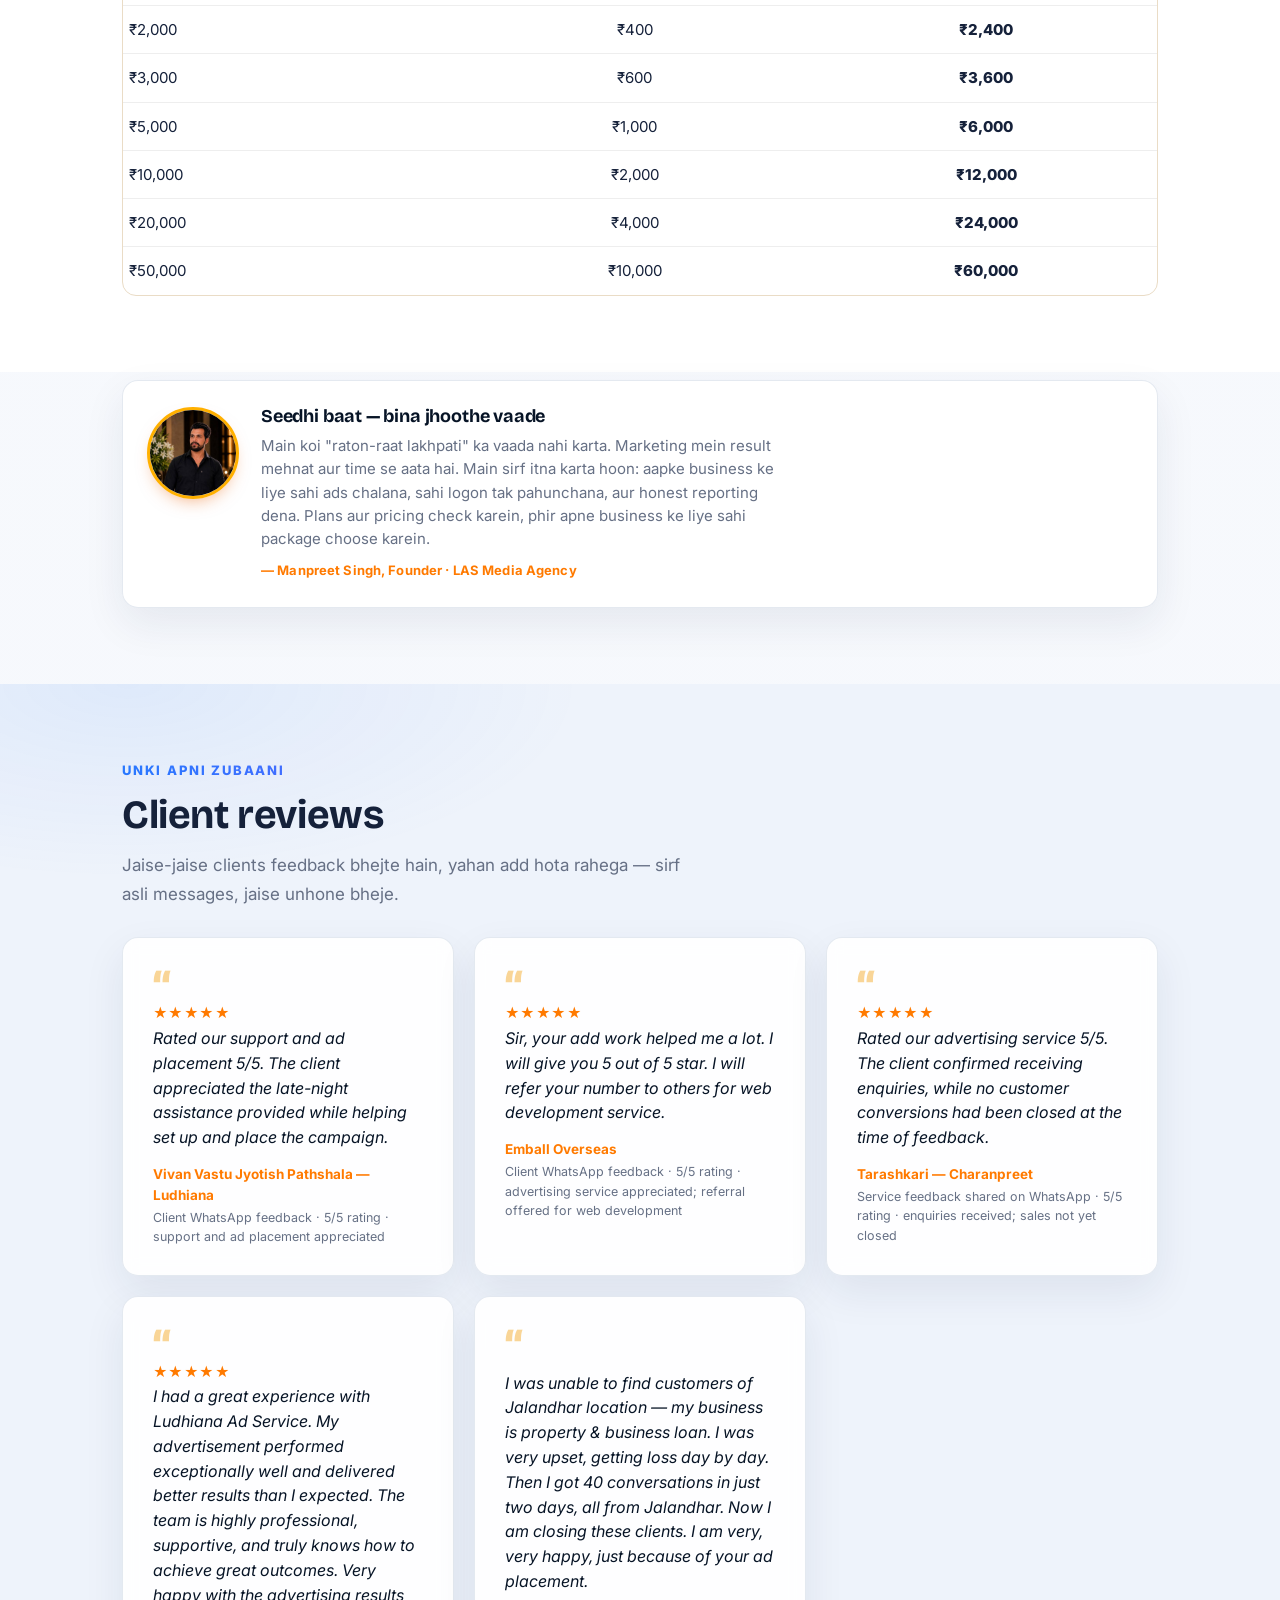
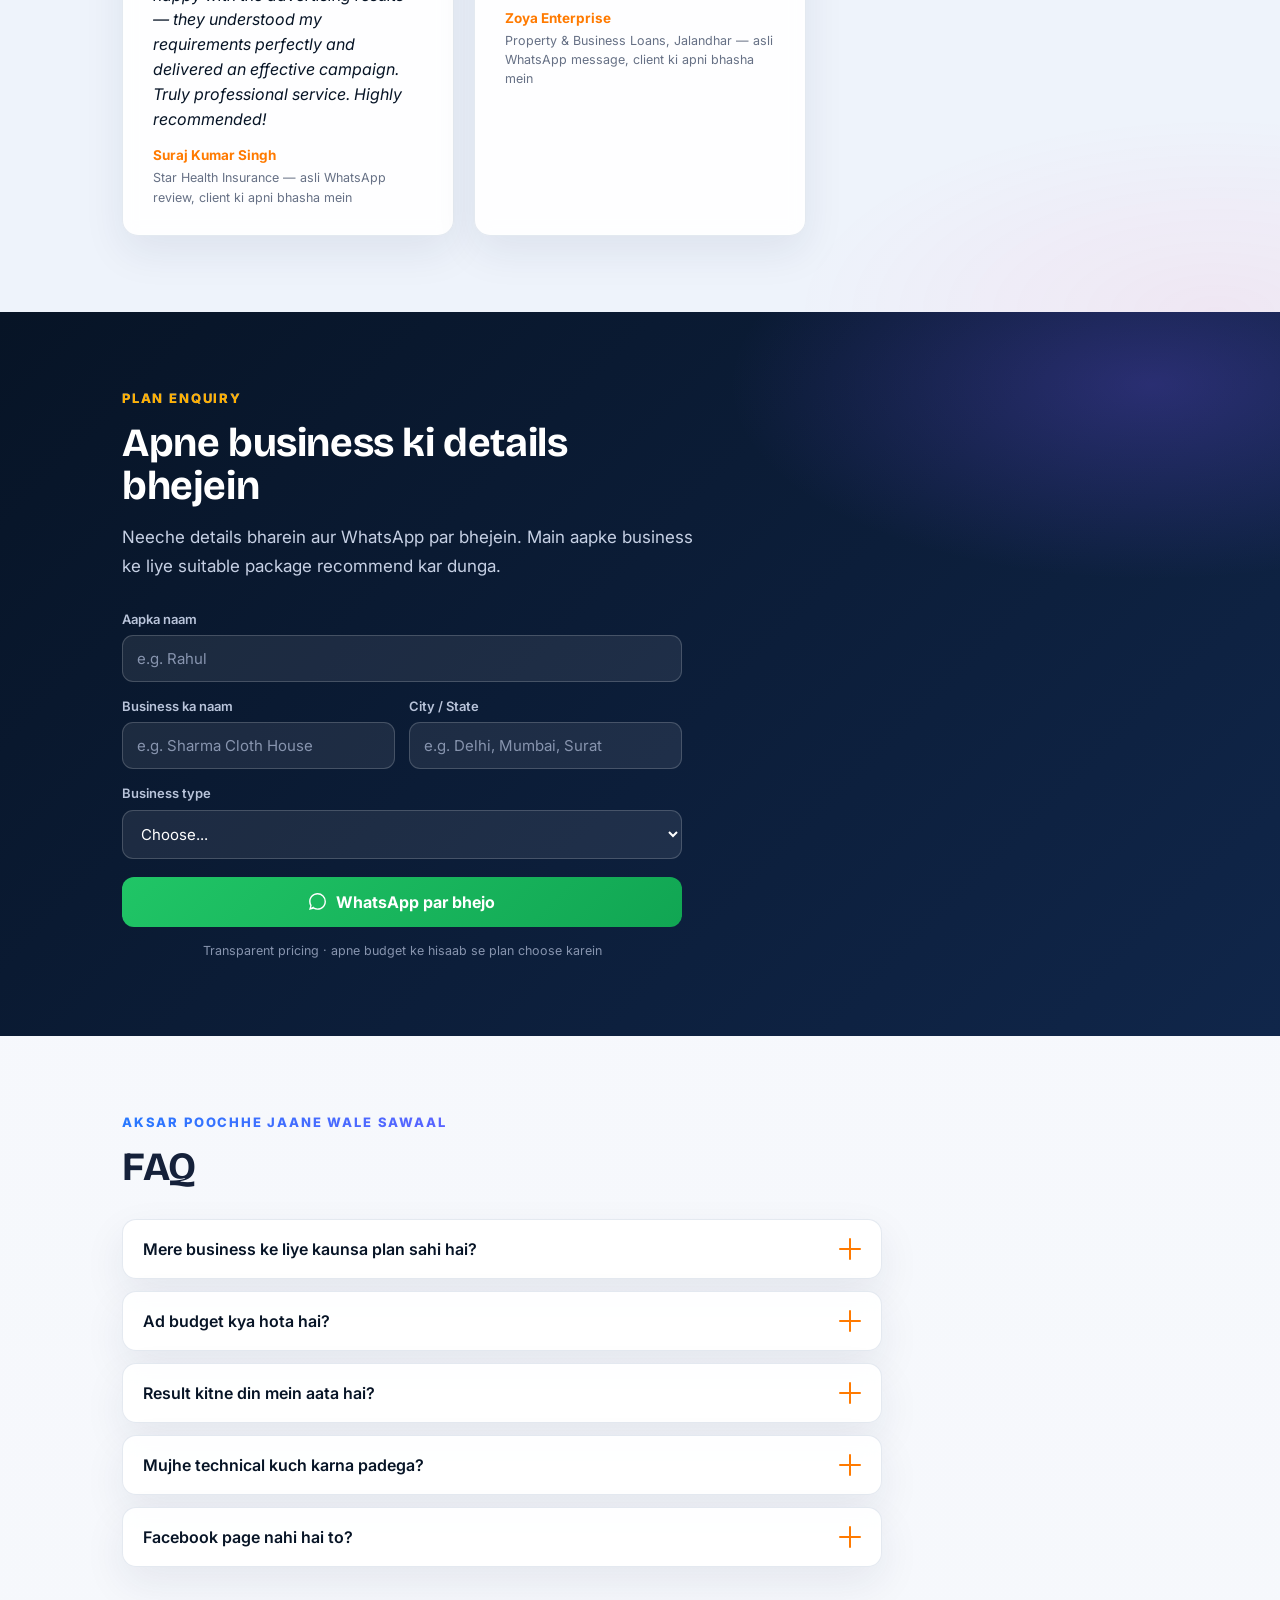
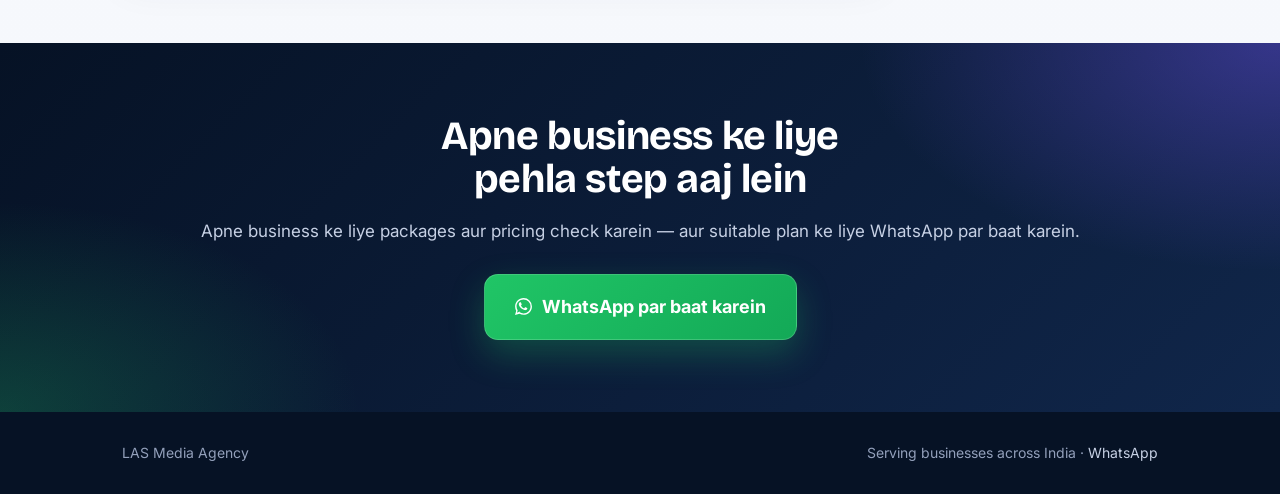
==== commit fceeb890: "Finalize LAS Media Agency homepage branding" ====
--- a/index.html
+++ b/index.html
@@ -539,7 +539,7 @@
   <section class="section" style="padding-top:0">
     <div class="wrap">
       <div class="honest">
-        <img class="photo" src="[data-uri]" alt="Manpreet Singh, founder of LAS Media and Ads Agency" loading="lazy" />
+        <img class="photo" src="[data-uri]" alt="Manpreet Singh, founder of LAS Media Agency" loading="lazy" />
         <div class="txt">
           <h3>Seedhi baat — bina jhoothe vaade</h3>
           <p>Main koi "raton-raat lakhpati" ka vaada nahi karta. Marketing mein result mehnat aur time se aata hai. Main sirf itna karta hoon: aapke business ke liye sahi ads chalana, sahi logon tak pahunchana, aur honest reporting dena. Plans aur pricing check karein, phir apne business ke liye sahi package choose karein.</p>
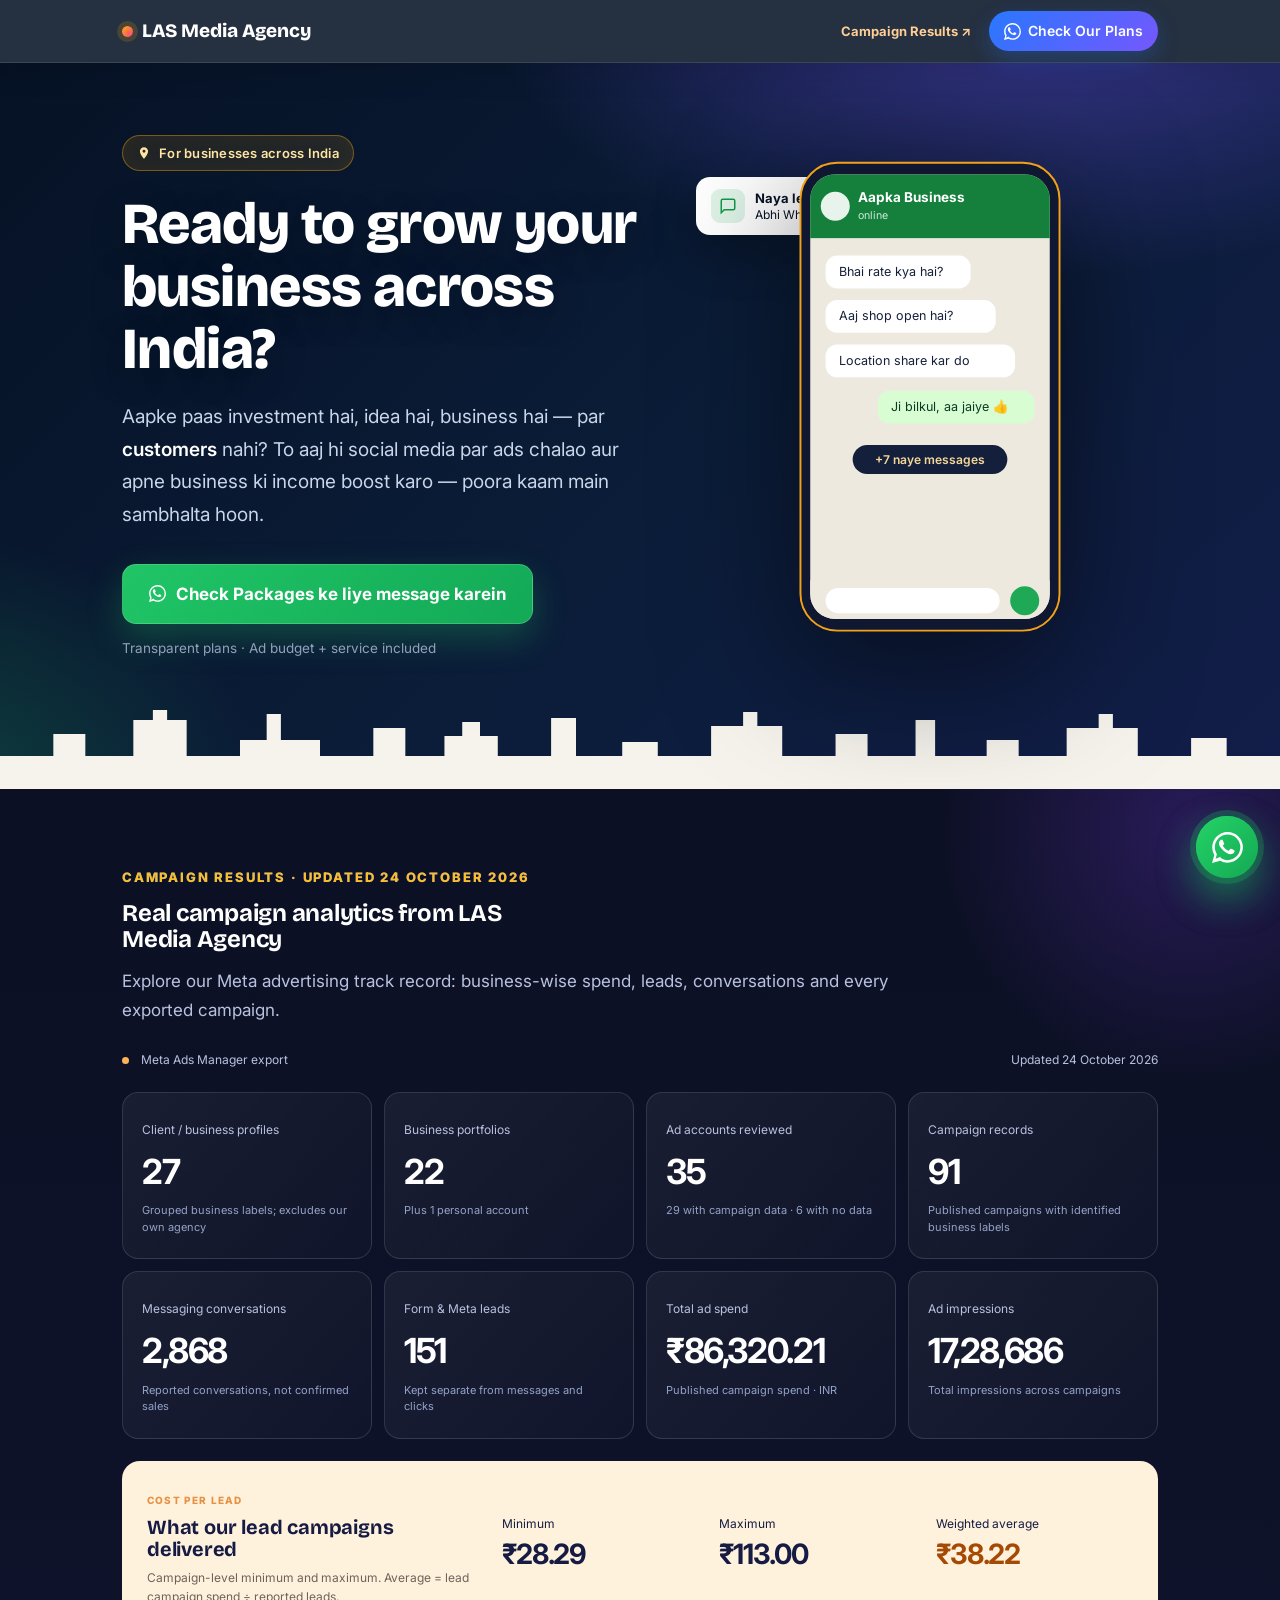
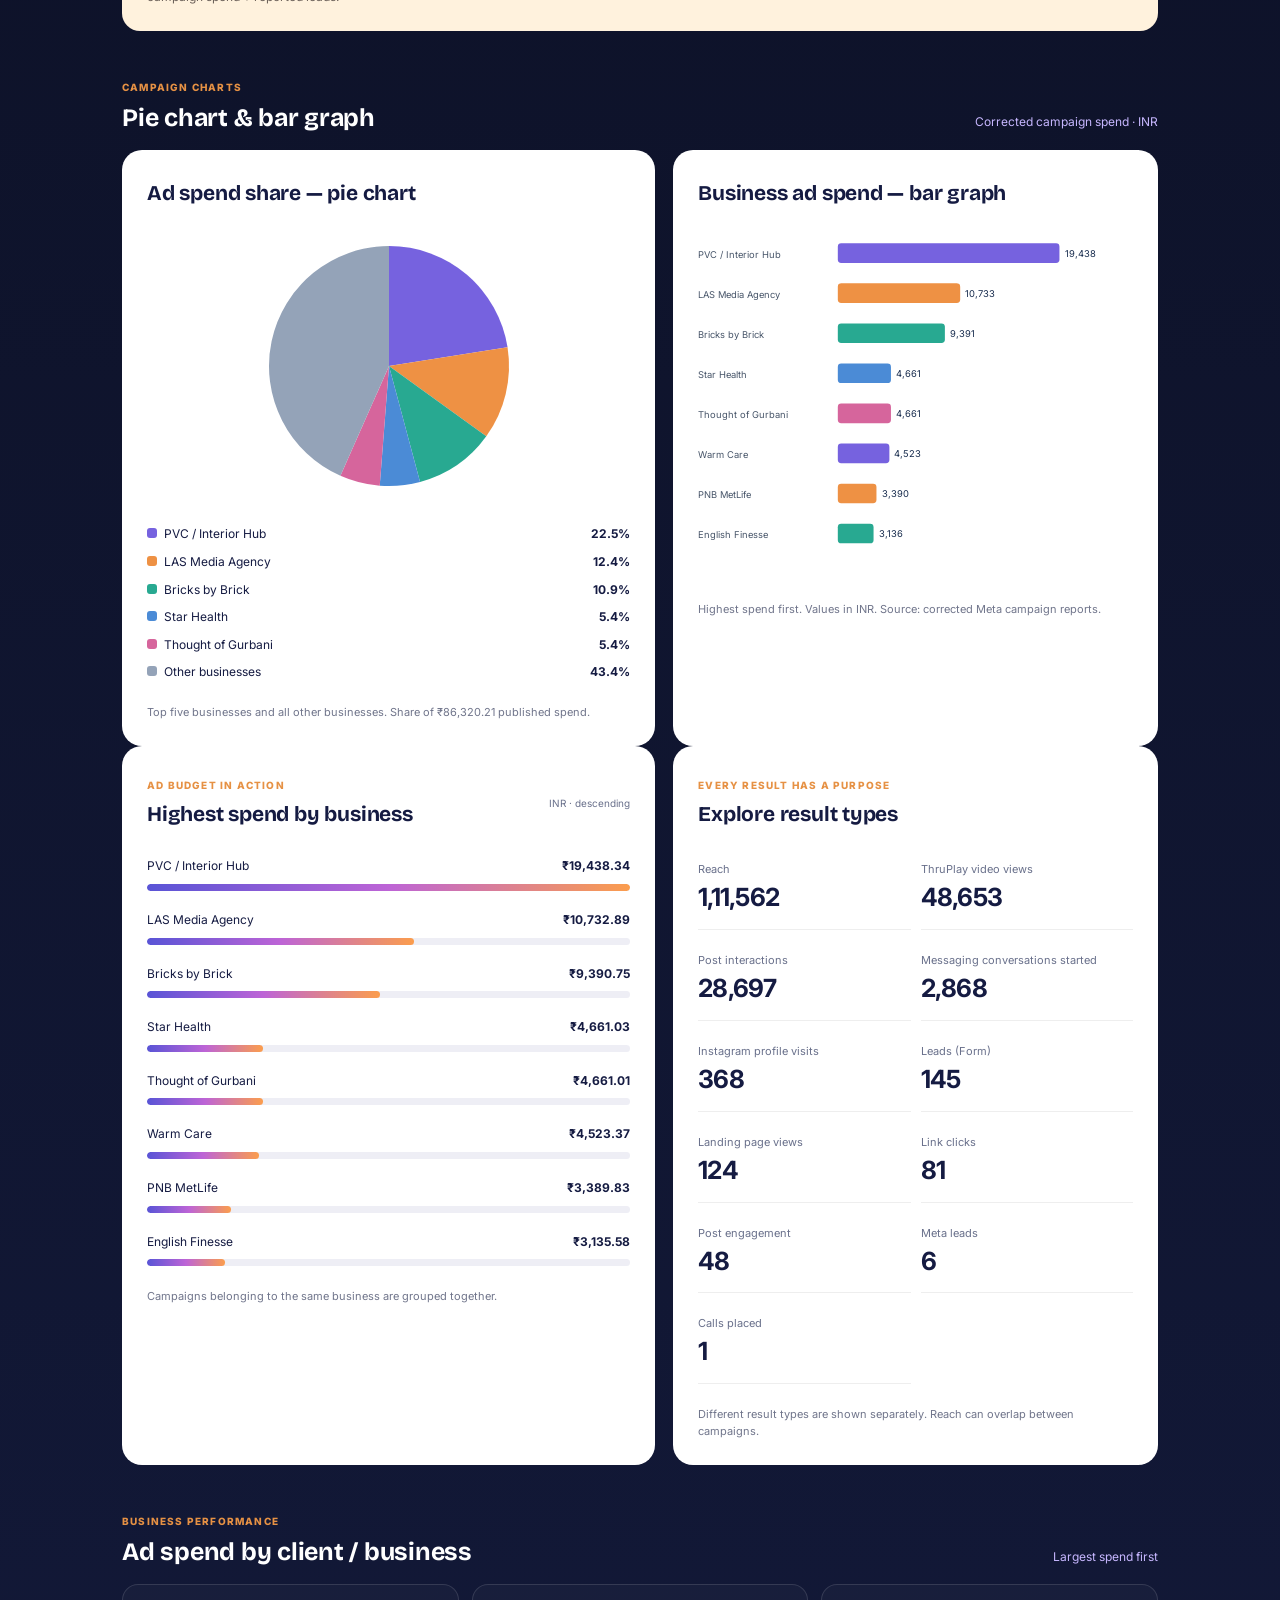
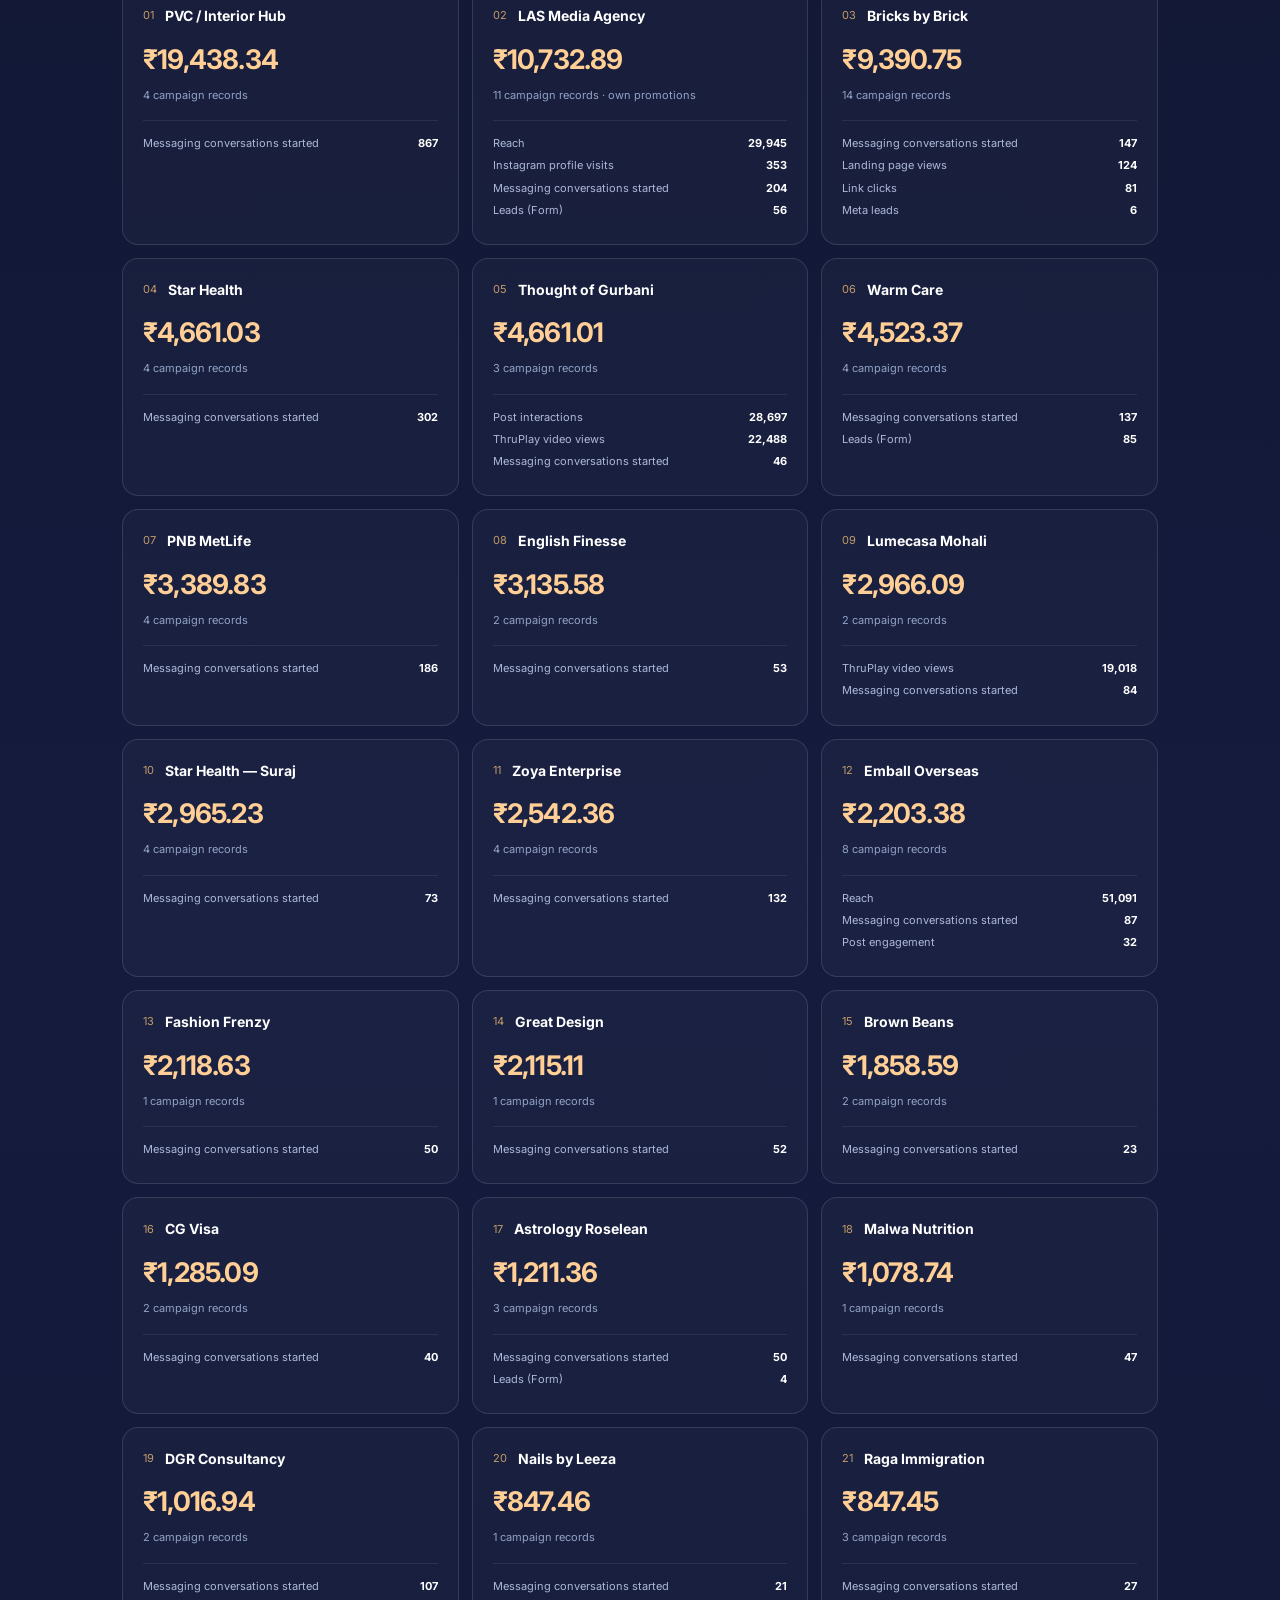
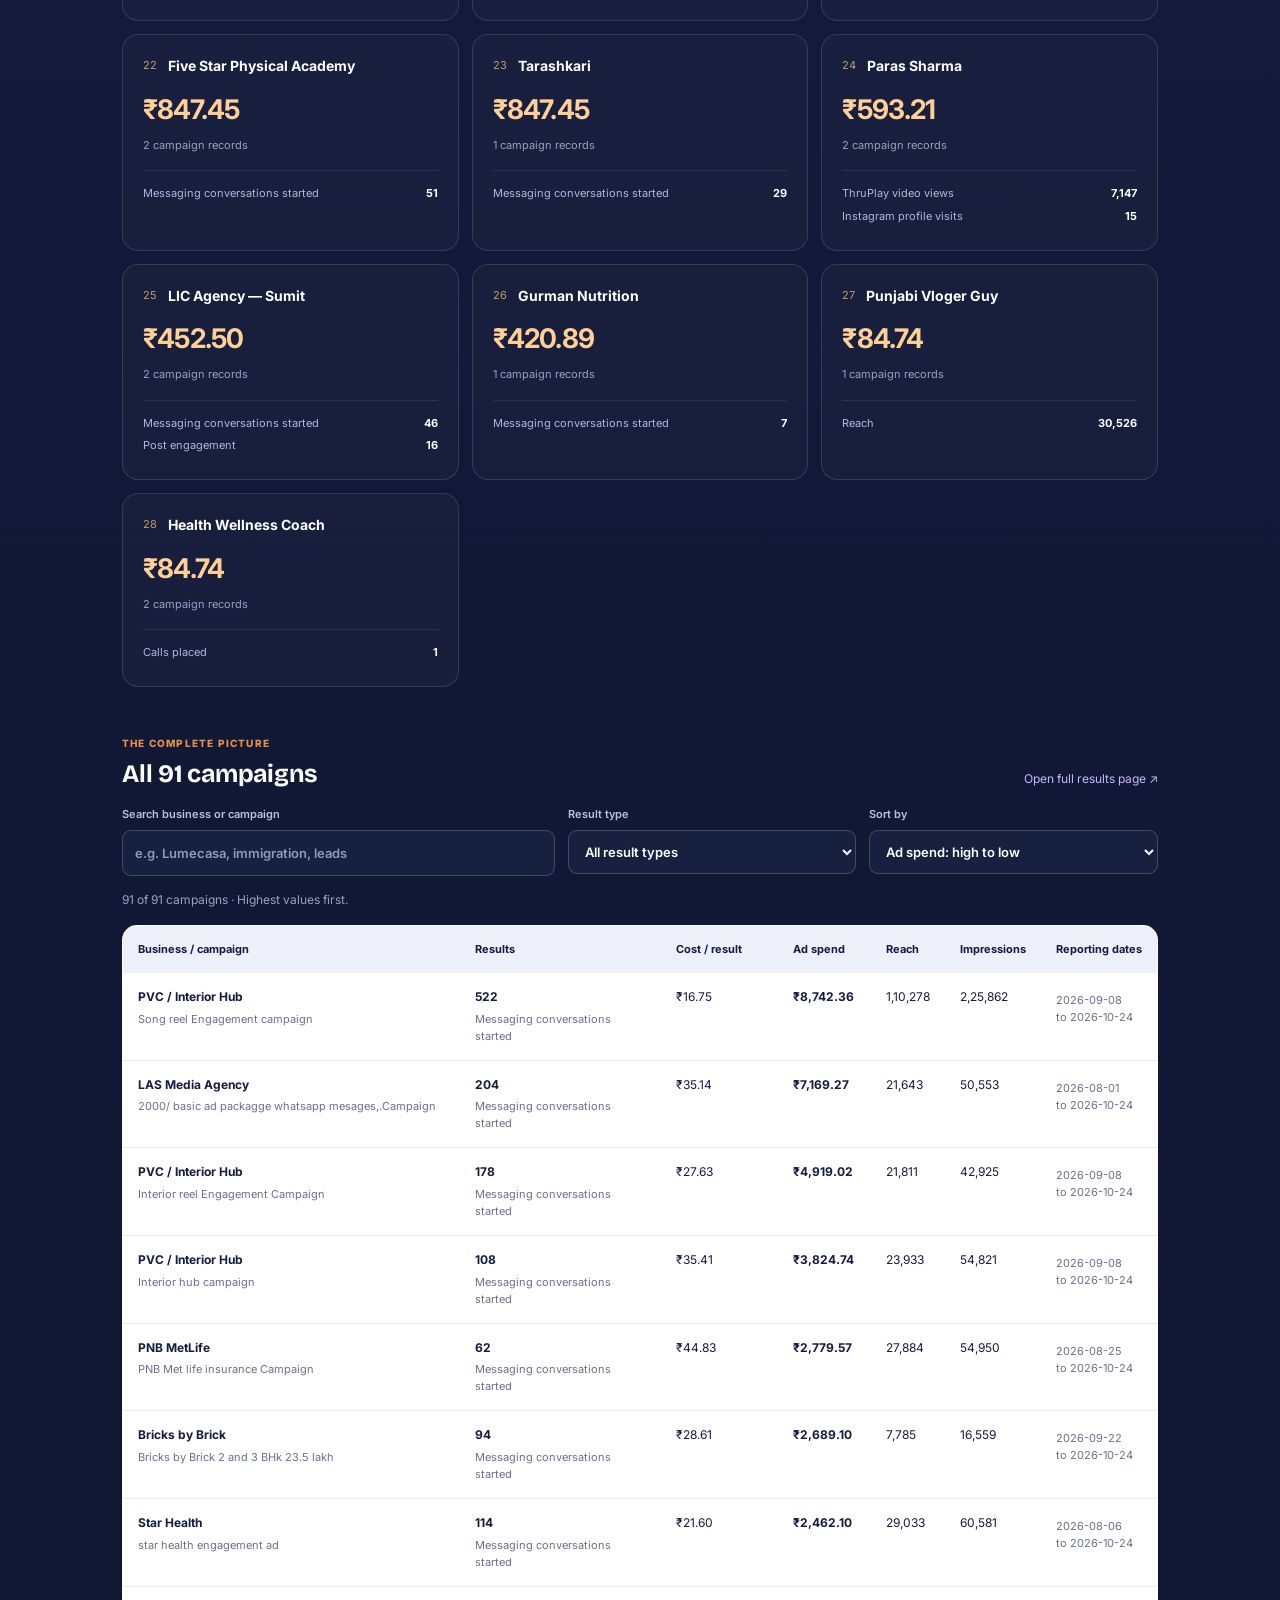
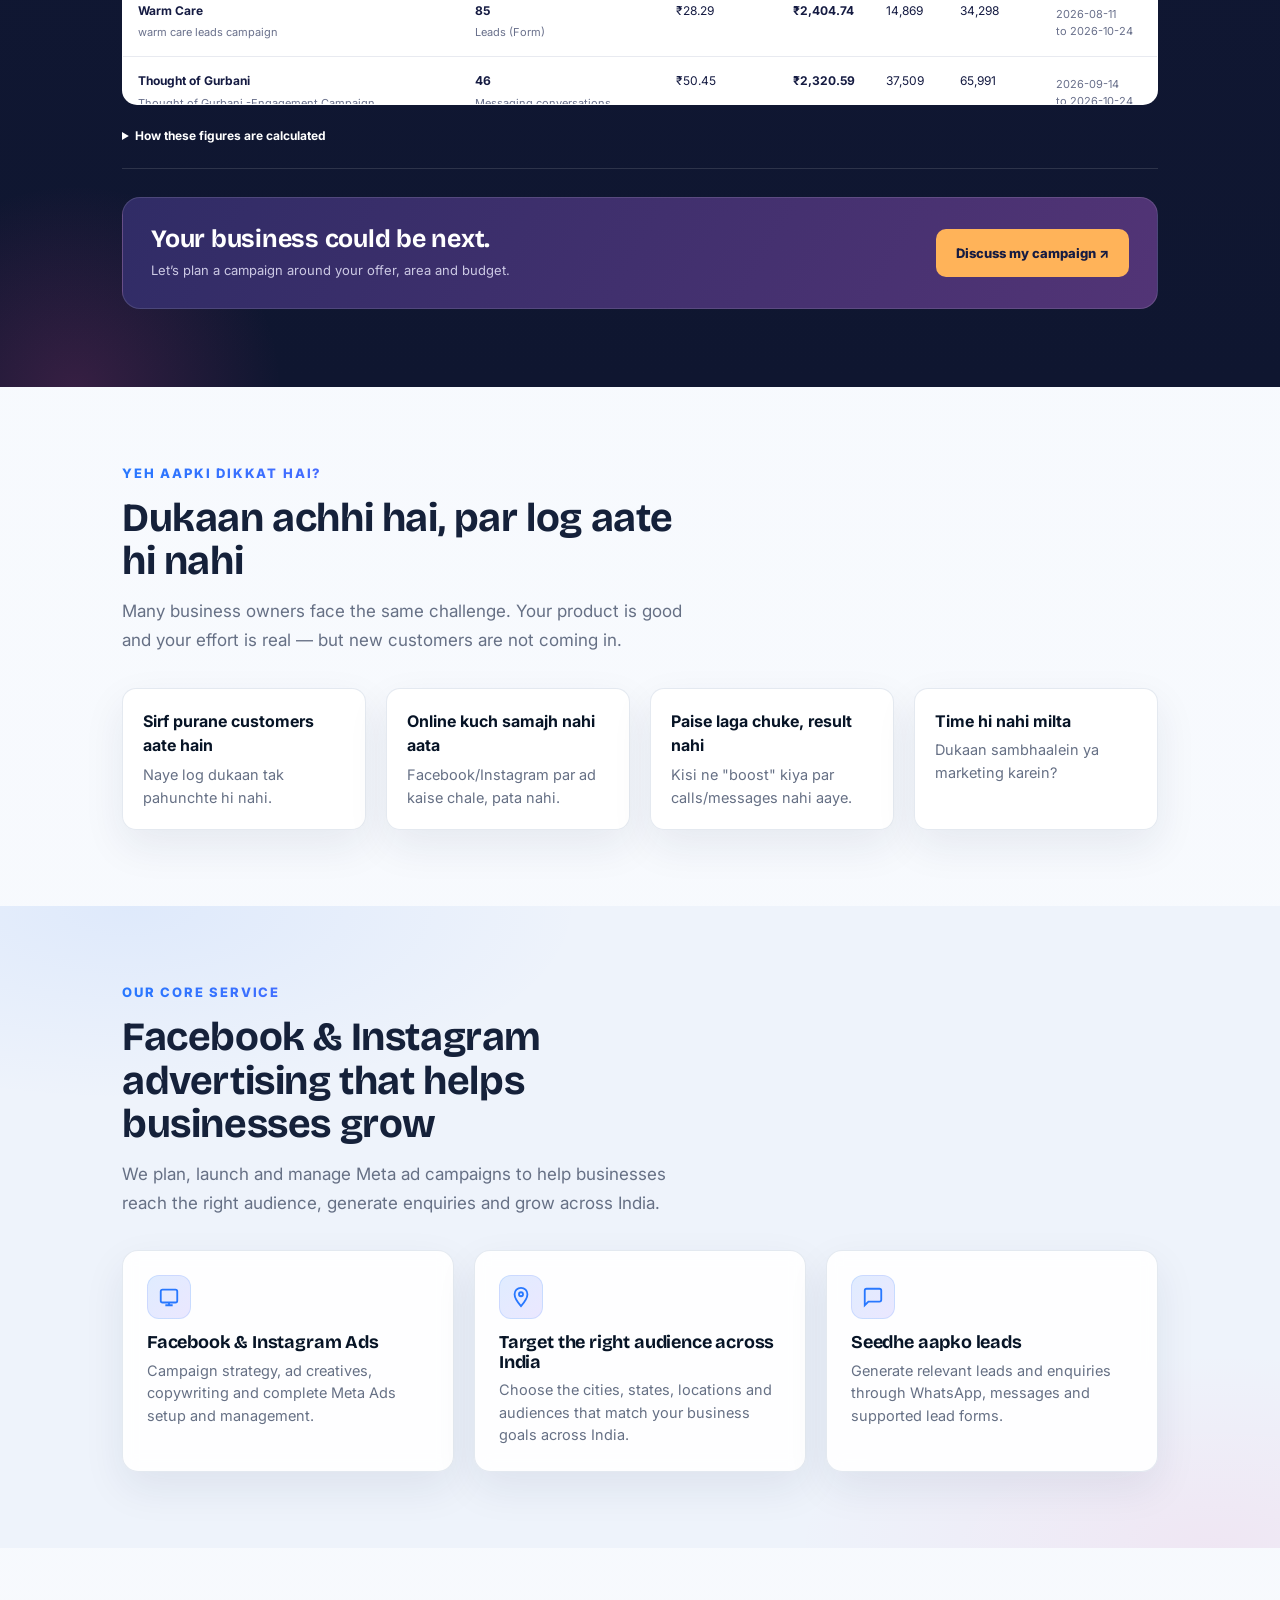
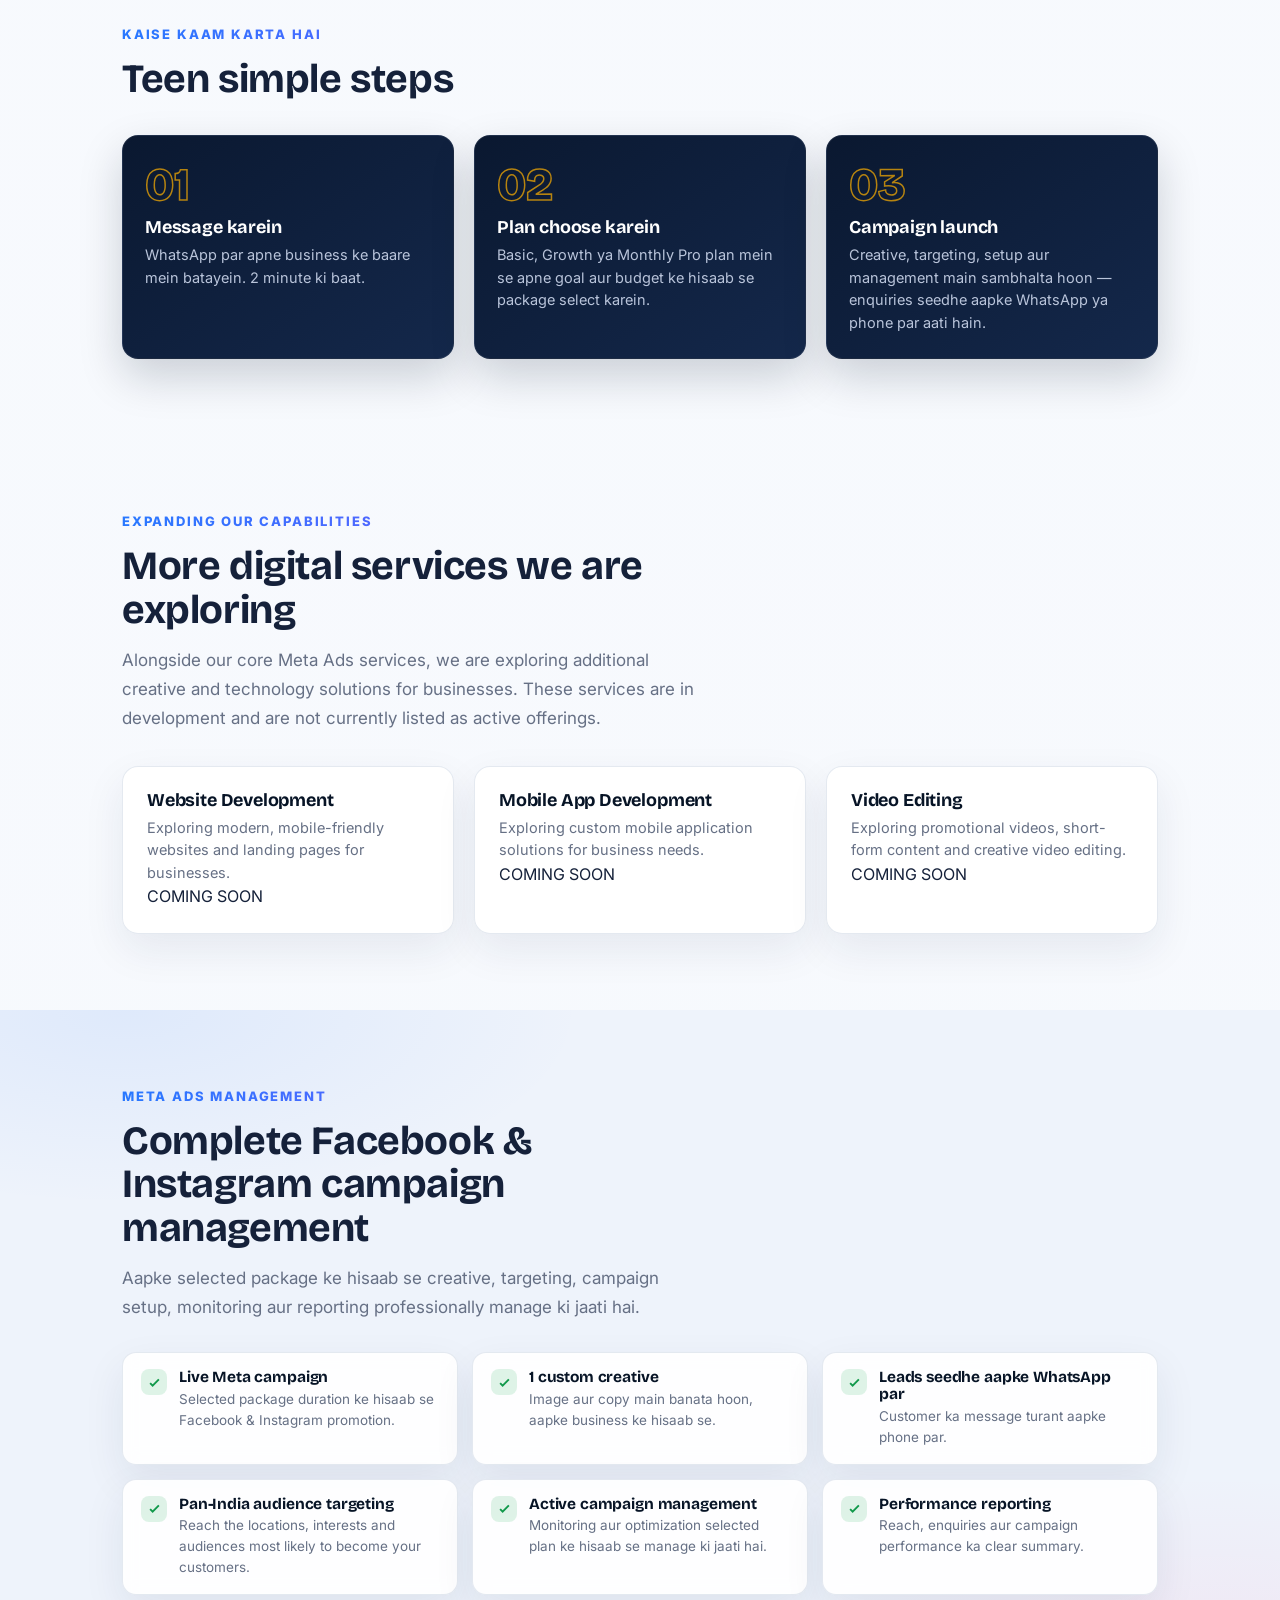
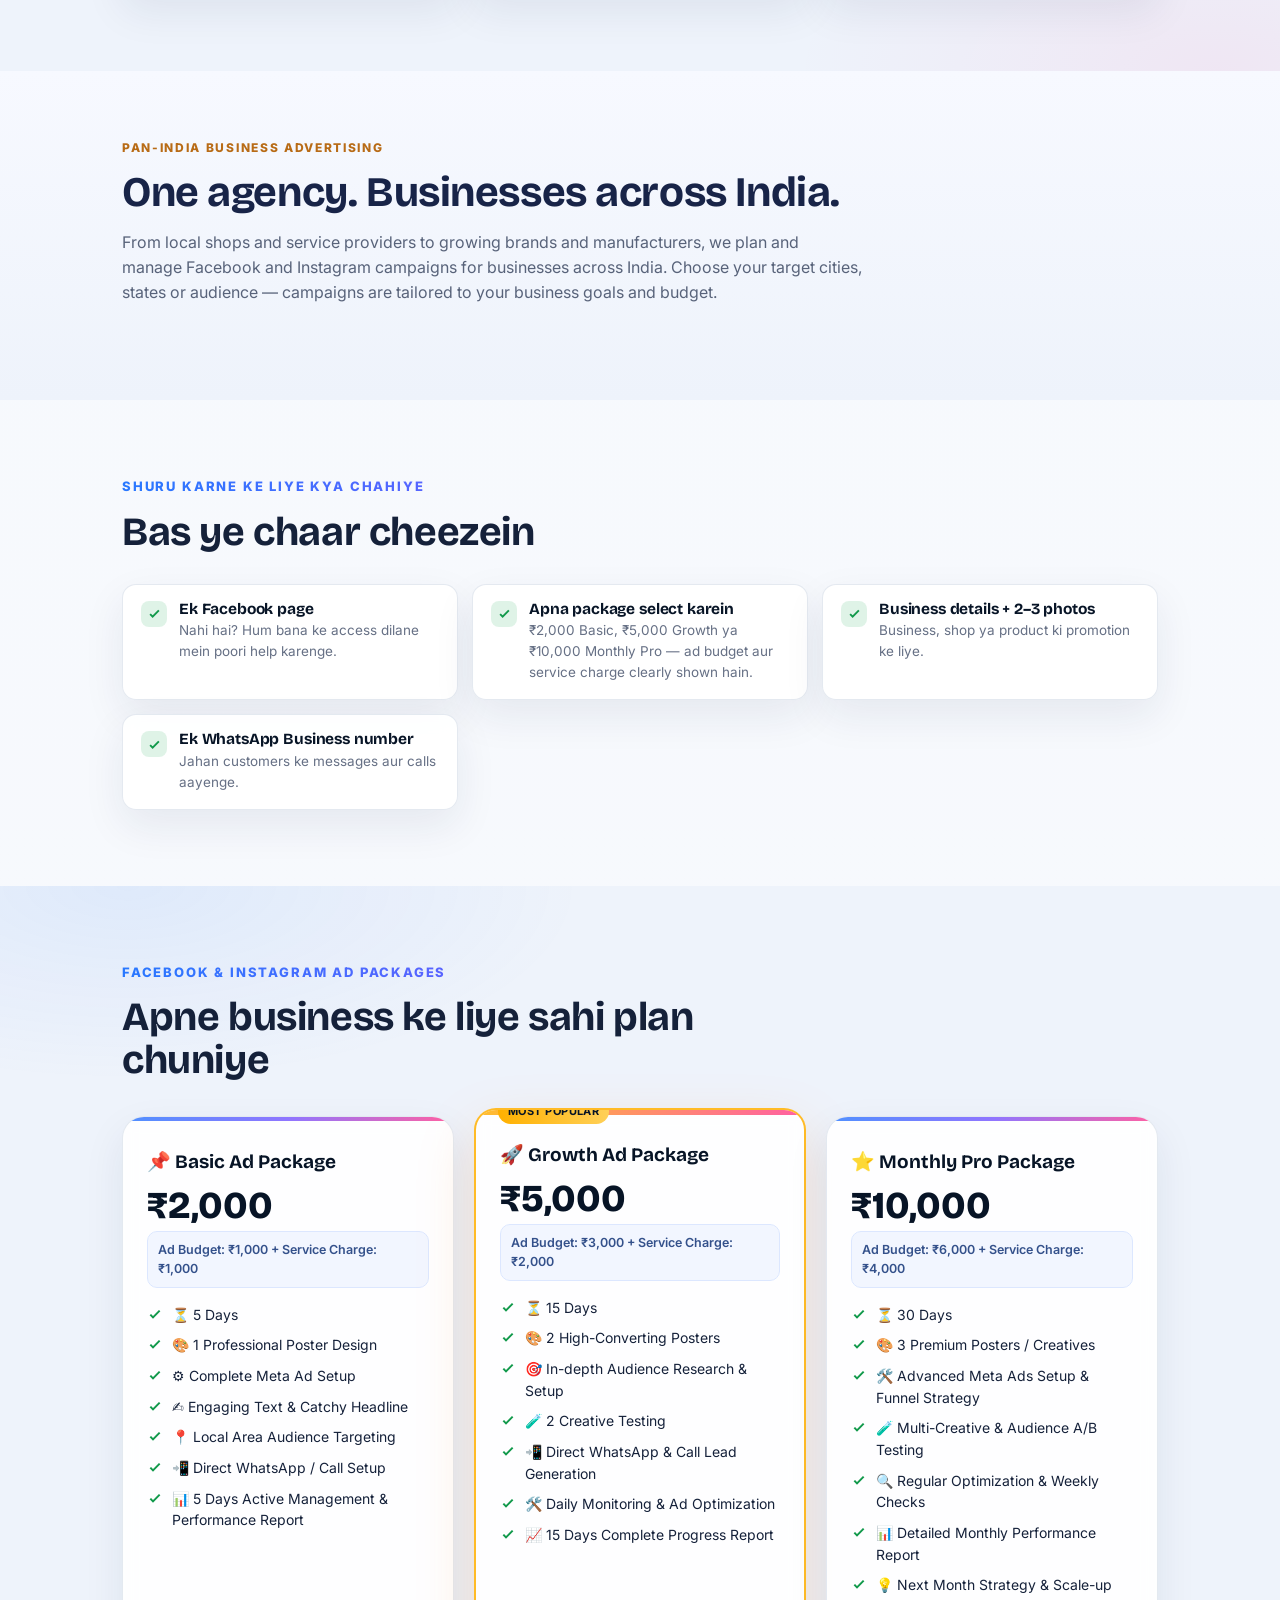
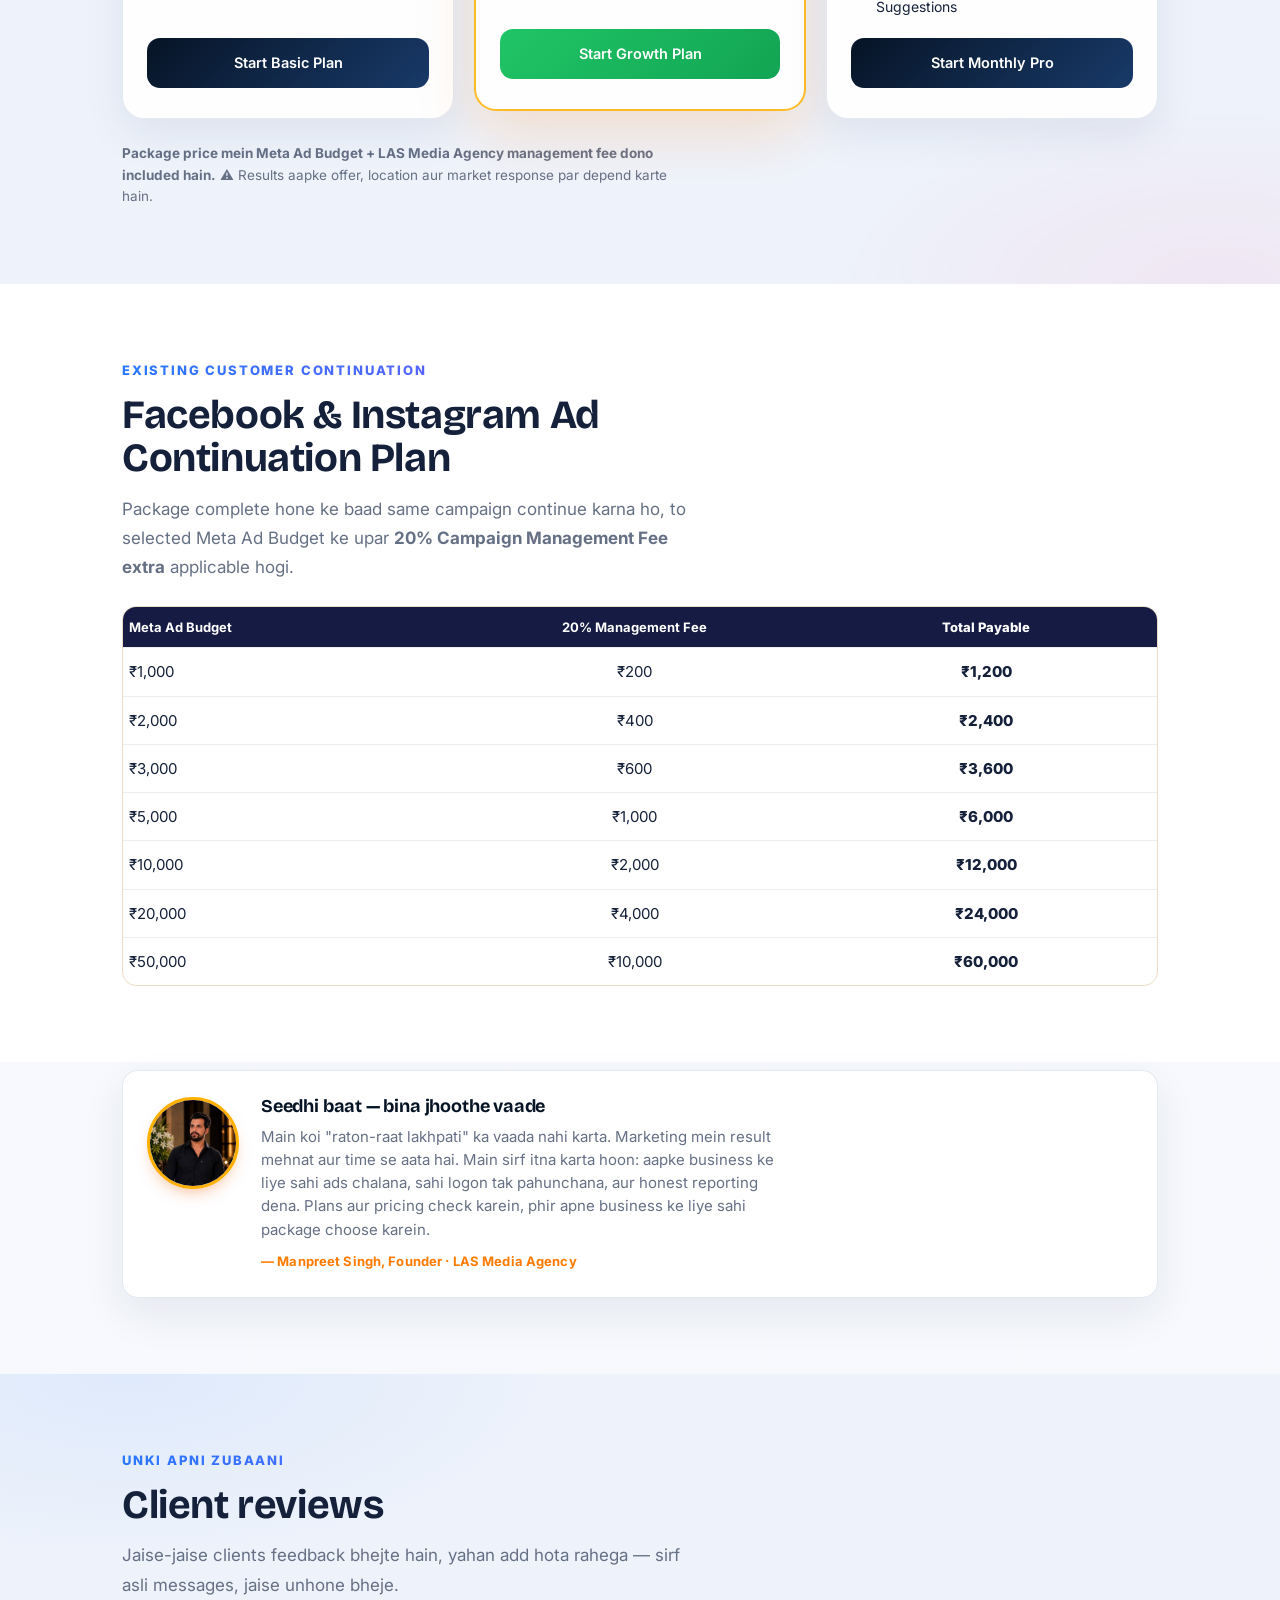
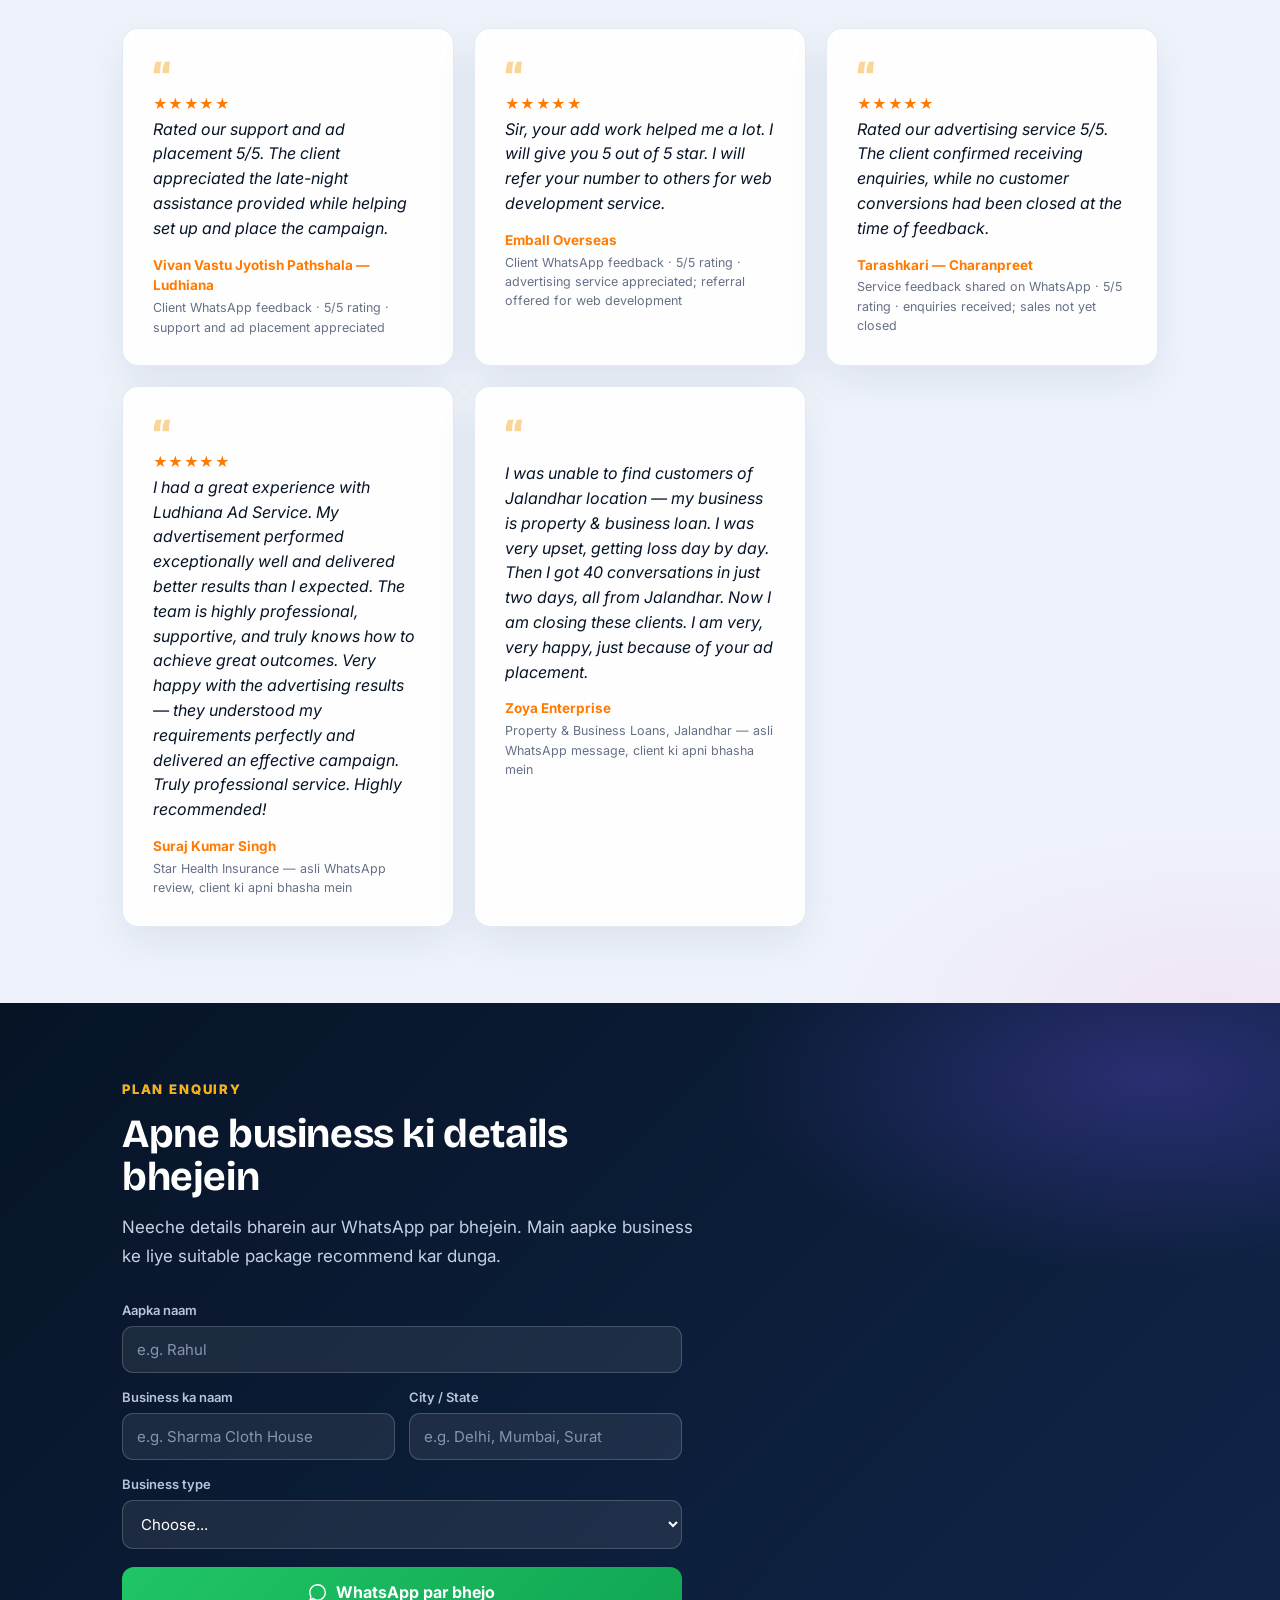
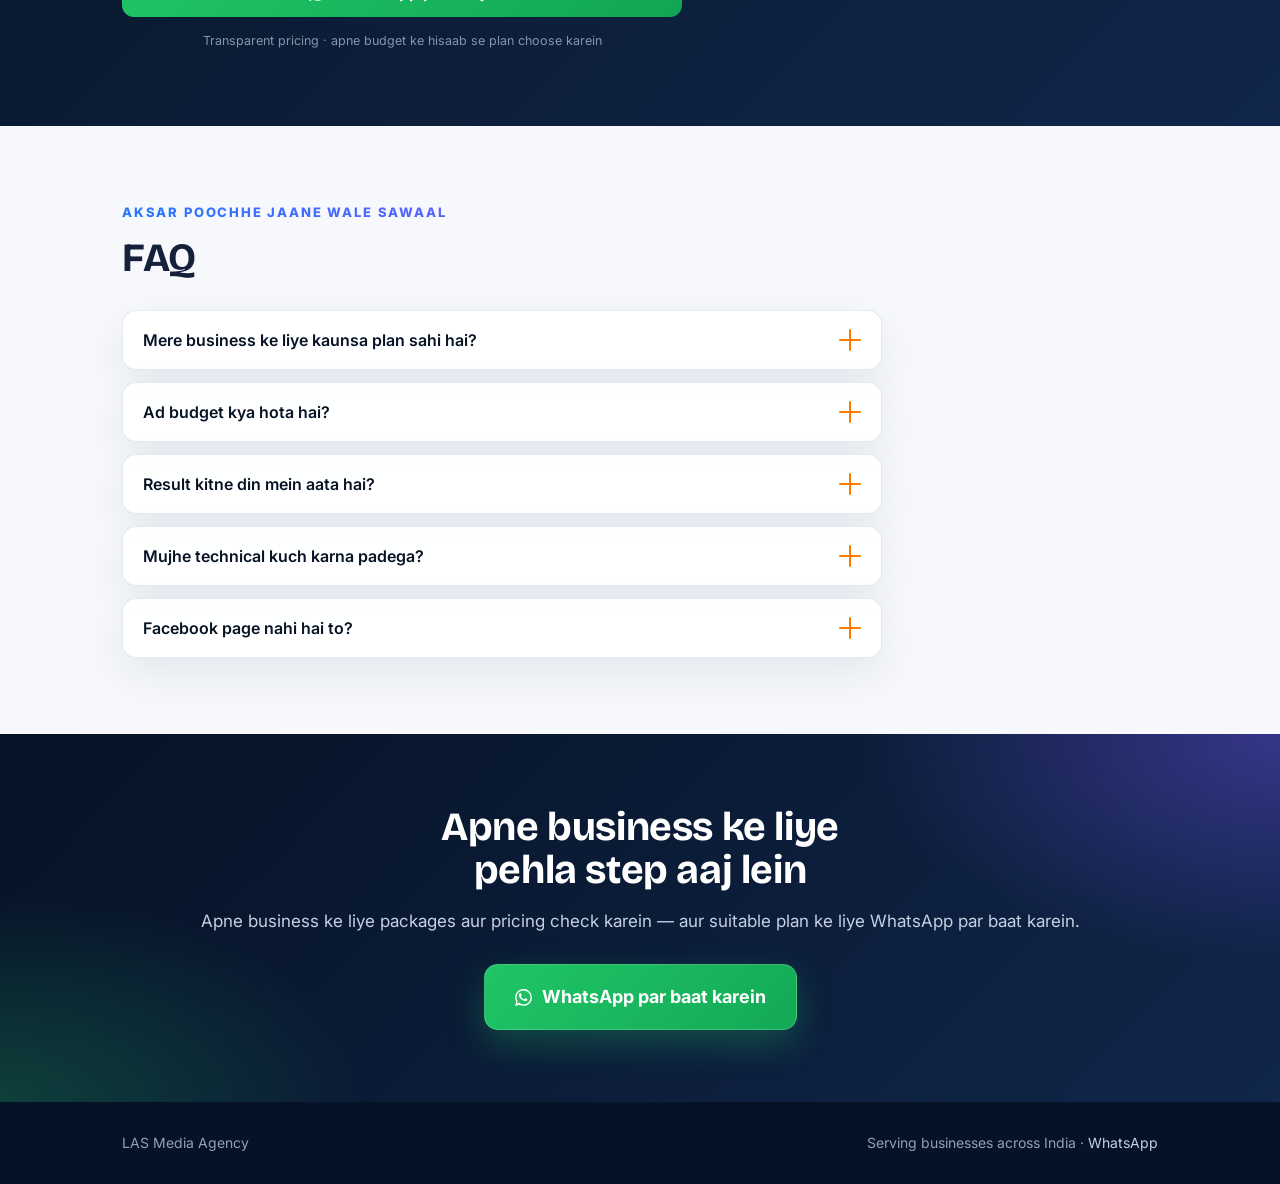
==== commit 4b7a583e: "Clarify core Meta Ads services and upcoming digital capabilities" ====
--- a/index.html
+++ b/index.html
@@ -394,23 +394,24 @@
 
   <section class="section svc">
     <div class="wrap">
-      <div class="eyebrow">Main kya karta hoon</div>
-      <h2>Aapke business ke liye ads — poora kaam main sambhalta hoon</h2>
+      <div class="eyebrow">Our Core Service</div>
+      <h2>Facebook & Instagram advertising that helps businesses grow</h2>
+      <p class="lead">We plan, launch and manage Meta ad campaigns to help businesses reach the right audience, generate enquiries and grow across India.</p>
       <div class="svc-grid">
         <div class="card">
           <div class="ic"><svg viewBox="0 0 24 24" fill="none" stroke="currentColor" stroke-width="2"><rect x="3" y="4" width="18" height="14" rx="2"/><path d="M8 21h8M12 18v3"/></svg></div>
-          <h3>Ads ka poora setup</h3>
-          <p>Creative, copy, targeting — sab main banata aur chalata hoon. Aapko technical kuch nahi karna.</p>
+          <h3>Facebook & Instagram Ads</h3>
+          <p>Campaign strategy, ad creatives, copywriting and complete Meta Ads setup and management.</p>
         </div>
         <div class="card">
           <div class="ic"><svg viewBox="0 0 24 24" fill="none" stroke="currentColor" stroke-width="2"><path d="M12 2C8 2 5 5 5 9c0 5 7 13 7 13s7-8 7-13c0-4-3-7-7-7z"/><circle cx="12" cy="9" r="2.2"/></svg></div>
           <h3>Target the right audience across India</h3>
-          <p>Ad sirf aapke area ke logon ko dikhega — jo sach mein customer ban sakte hain.</p>
+          <p>Choose the cities, states, locations and audiences that match your business goals across India.</p>
         </div>
         <div class="card">
           <div class="ic"><svg viewBox="0 0 24 24" fill="none" stroke="currentColor" stroke-width="2"><path d="M21 15a2 2 0 0 1-2 2H7l-4 4V5a2 2 0 0 1 2-2h14a2 2 0 0 1 2 2z"/></svg></div>
           <h3>Seedhe aapko leads</h3>
-          <p>Customer ke messages aur calls seedhe aapke WhatsApp/phone par aate hain.</p>
+          <p>Generate relevant leads and enquiries through WhatsApp, messages and supported lead forms.</p>
         </div>
       </div>
     </div>
@@ -428,11 +429,37 @@
     </div>
   </section>
 
+
+  <section class="section">
+    <div class="wrap">
+      <div class="eyebrow">Expanding Our Capabilities</div>
+      <h2>More digital services we are exploring</h2>
+      <p class="lead">Alongside our core Meta Ads services, we are exploring additional creative and technology solutions for businesses. These services are in development and are not currently listed as active offerings.</p>
+      <div class="svc-grid">
+        <div class="card">
+          <h3>Website Development</h3>
+          <p>Exploring modern, mobile-friendly websites and landing pages for businesses.</p>
+          <span class="region-chip">COMING SOON</span>
+        </div>
+        <div class="card">
+          <h3>Mobile App Development</h3>
+          <p>Exploring custom mobile application solutions for business needs.</p>
+          <span class="region-chip">COMING SOON</span>
+        </div>
+        <div class="card">
+          <h3>Video Editing</h3>
+          <p>Exploring promotional videos, short-form content and creative video editing.</p>
+          <span class="region-chip">COMING SOON</span>
+        </div>
+      </div>
+    </div>
+  </section>
+
   <!-- PLAN DETAILS -->
   <section class="section svc">
     <div class="wrap">
-      <div class="eyebrow">Professional Ad Service</div>
-      <h2>Plan ke saath complete ad setup aur management</h2>
+      <div class="eyebrow">Meta Ads Management</div>
+      <h2>Complete Facebook & Instagram campaign management</h2>
       <p class="lead">Aapke selected package ke hisaab se creative, targeting, campaign setup, monitoring aur reporting professionally manage ki jaati hai.</p>
       <div class="checks">
         <div class="check"><span class="tick"><svg viewBox="0 0 24 24" fill="none" stroke="currentColor" stroke-width="3"><path d="M5 13l4 4L19 7"/></svg></span><div><h3>Live Meta campaign</h3><p>Selected package duration ke hisaab se Facebook & Instagram promotion.</p></div></div>
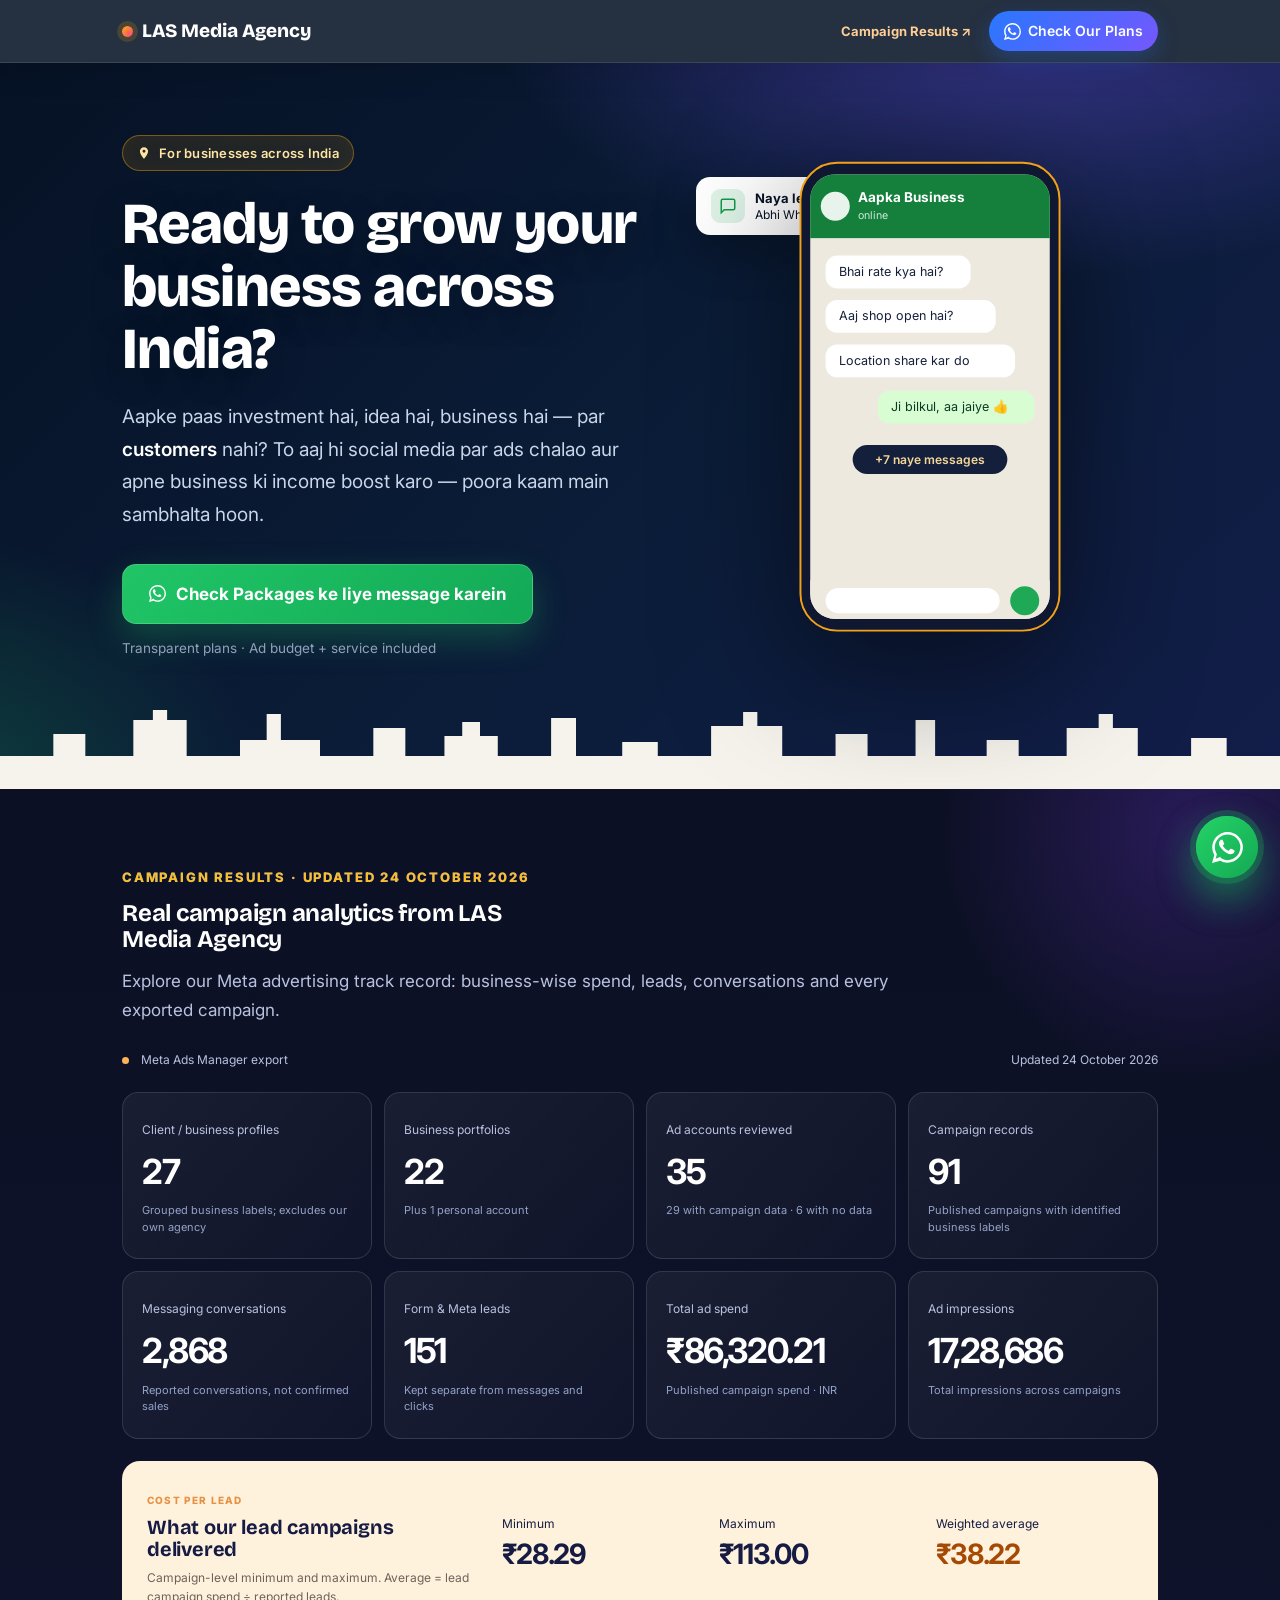
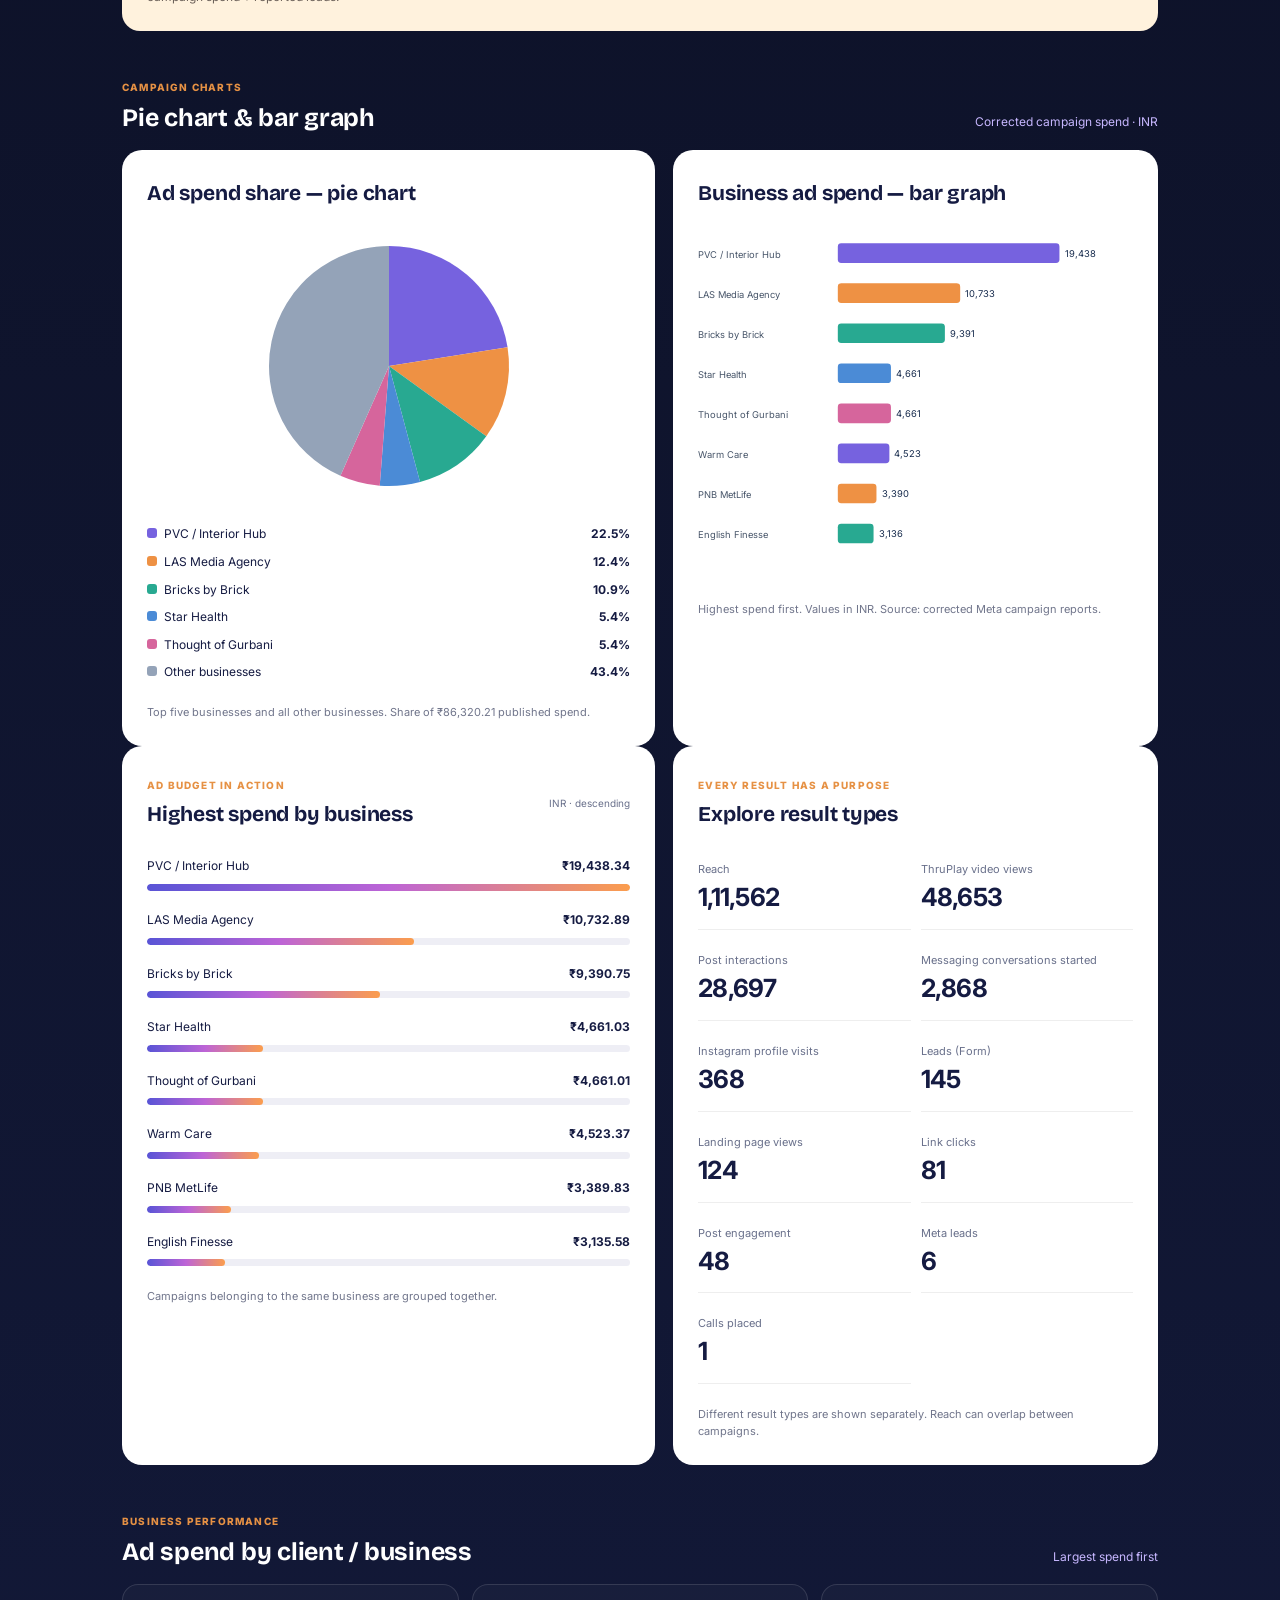
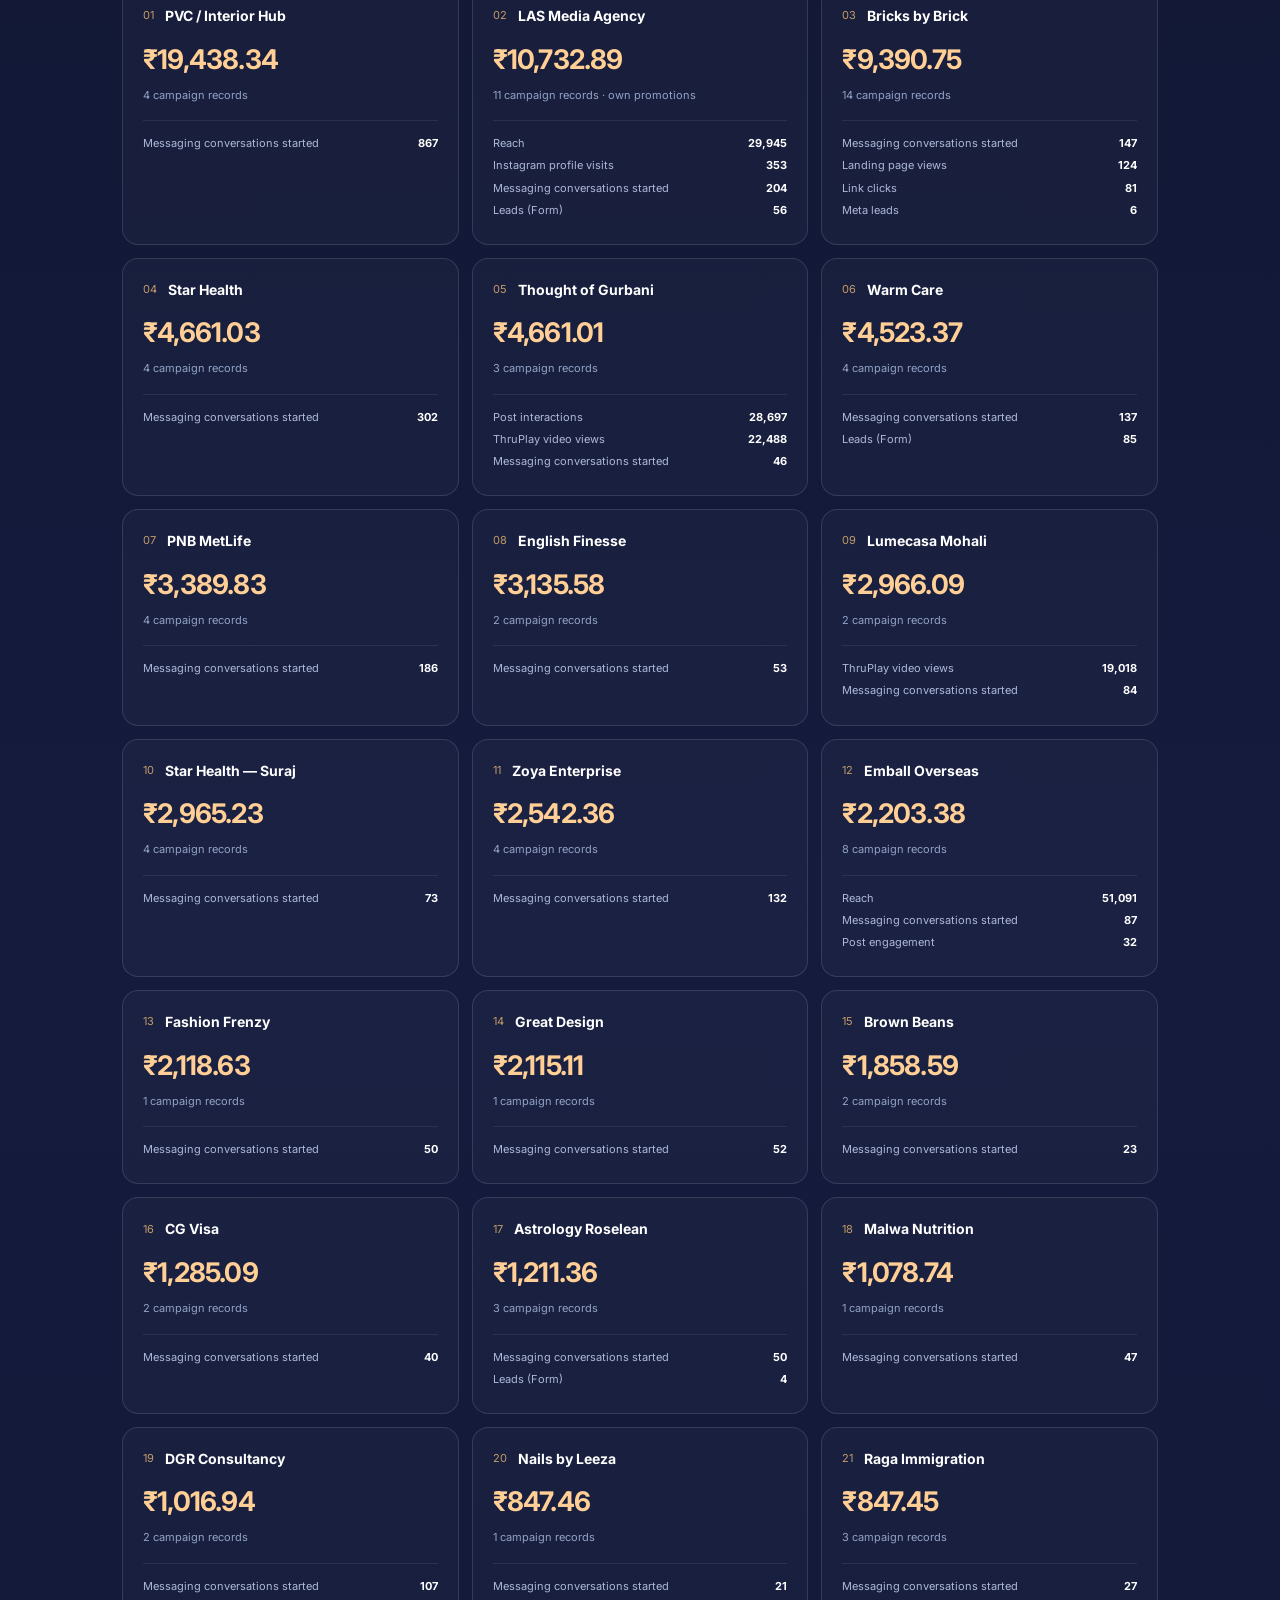
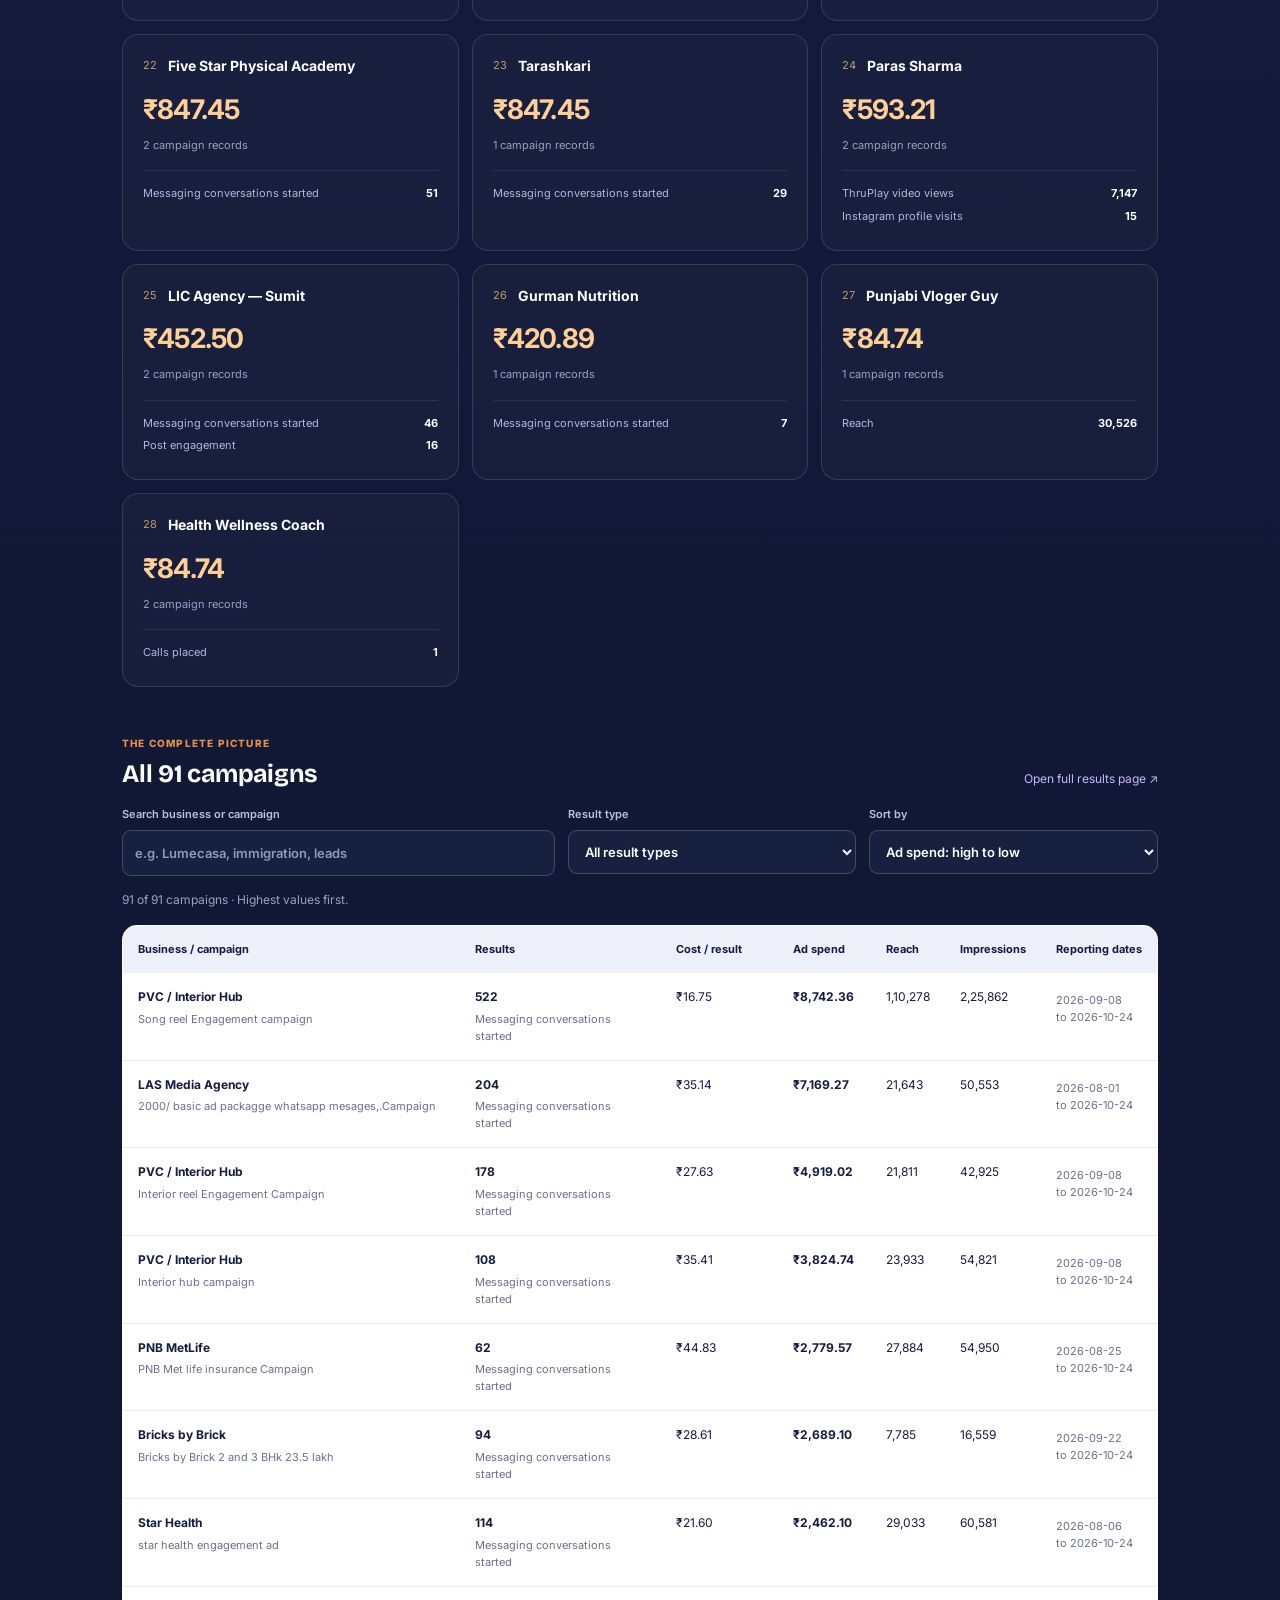
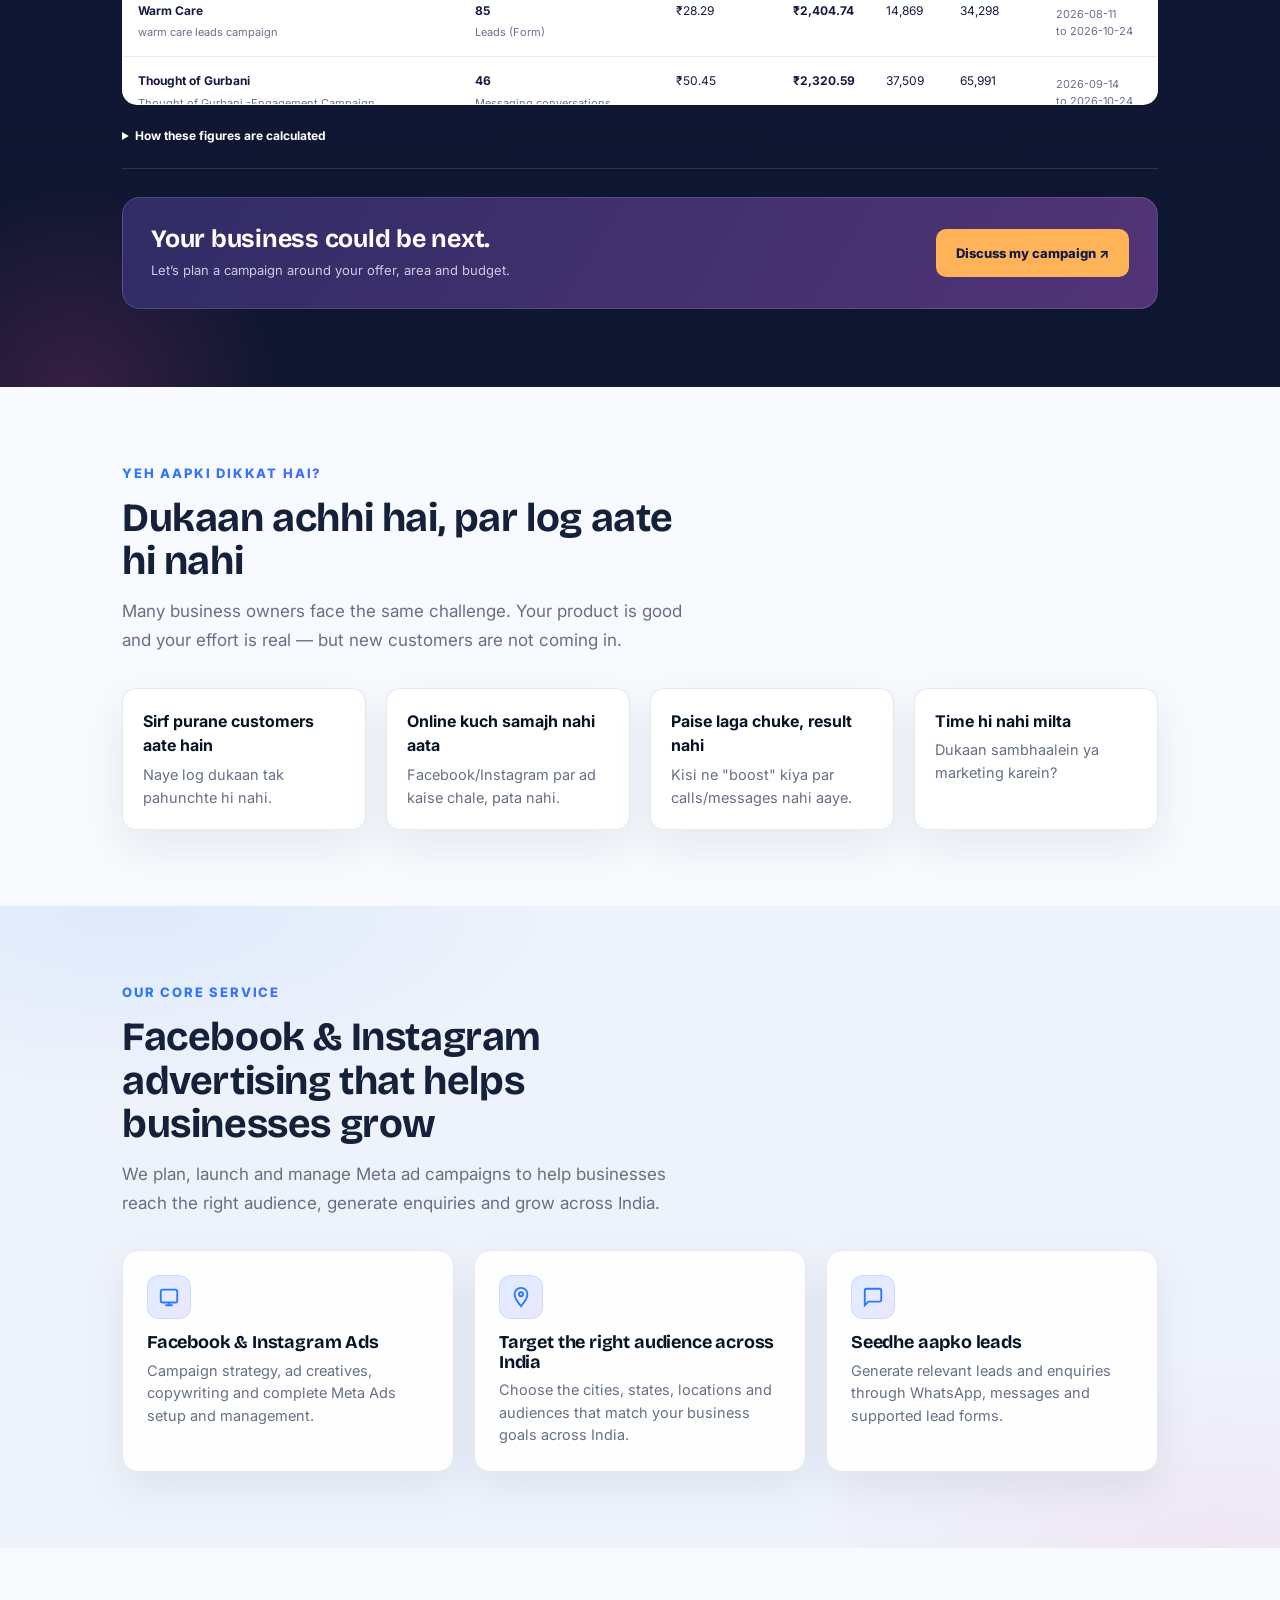
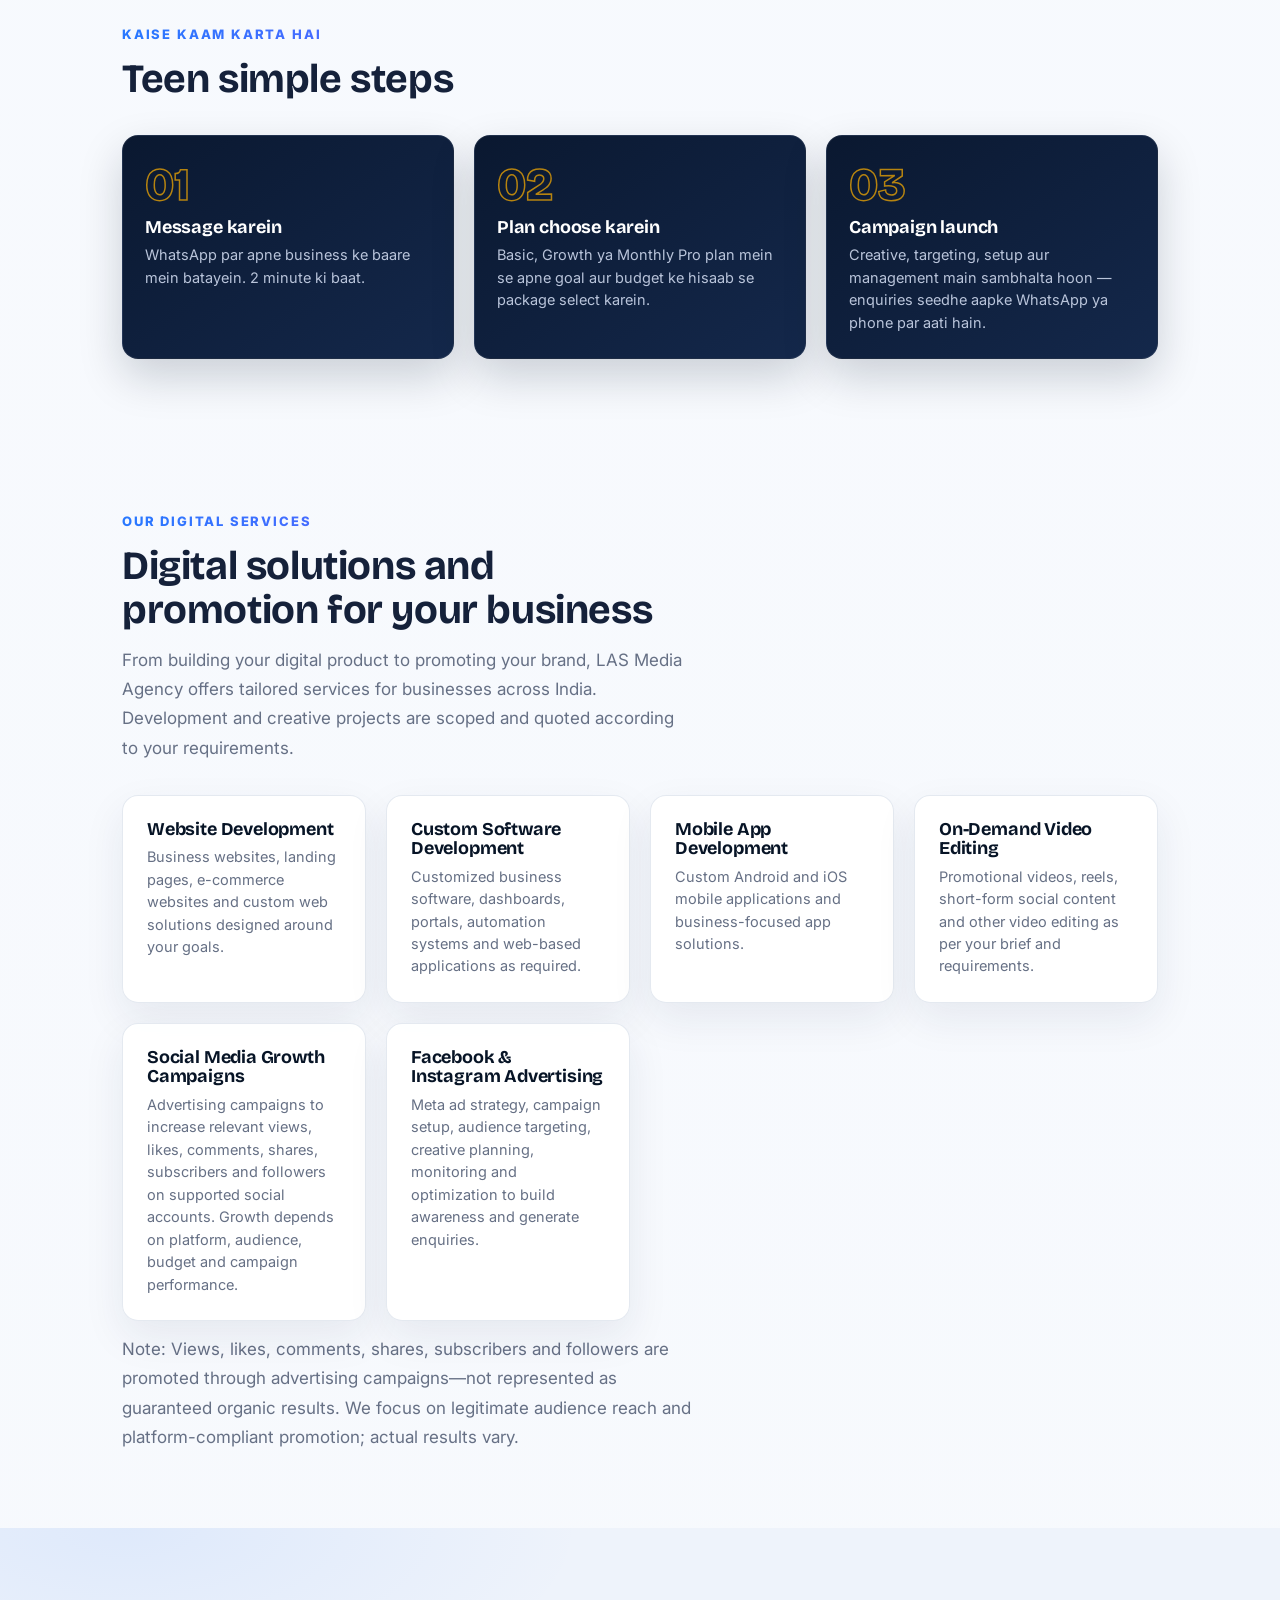
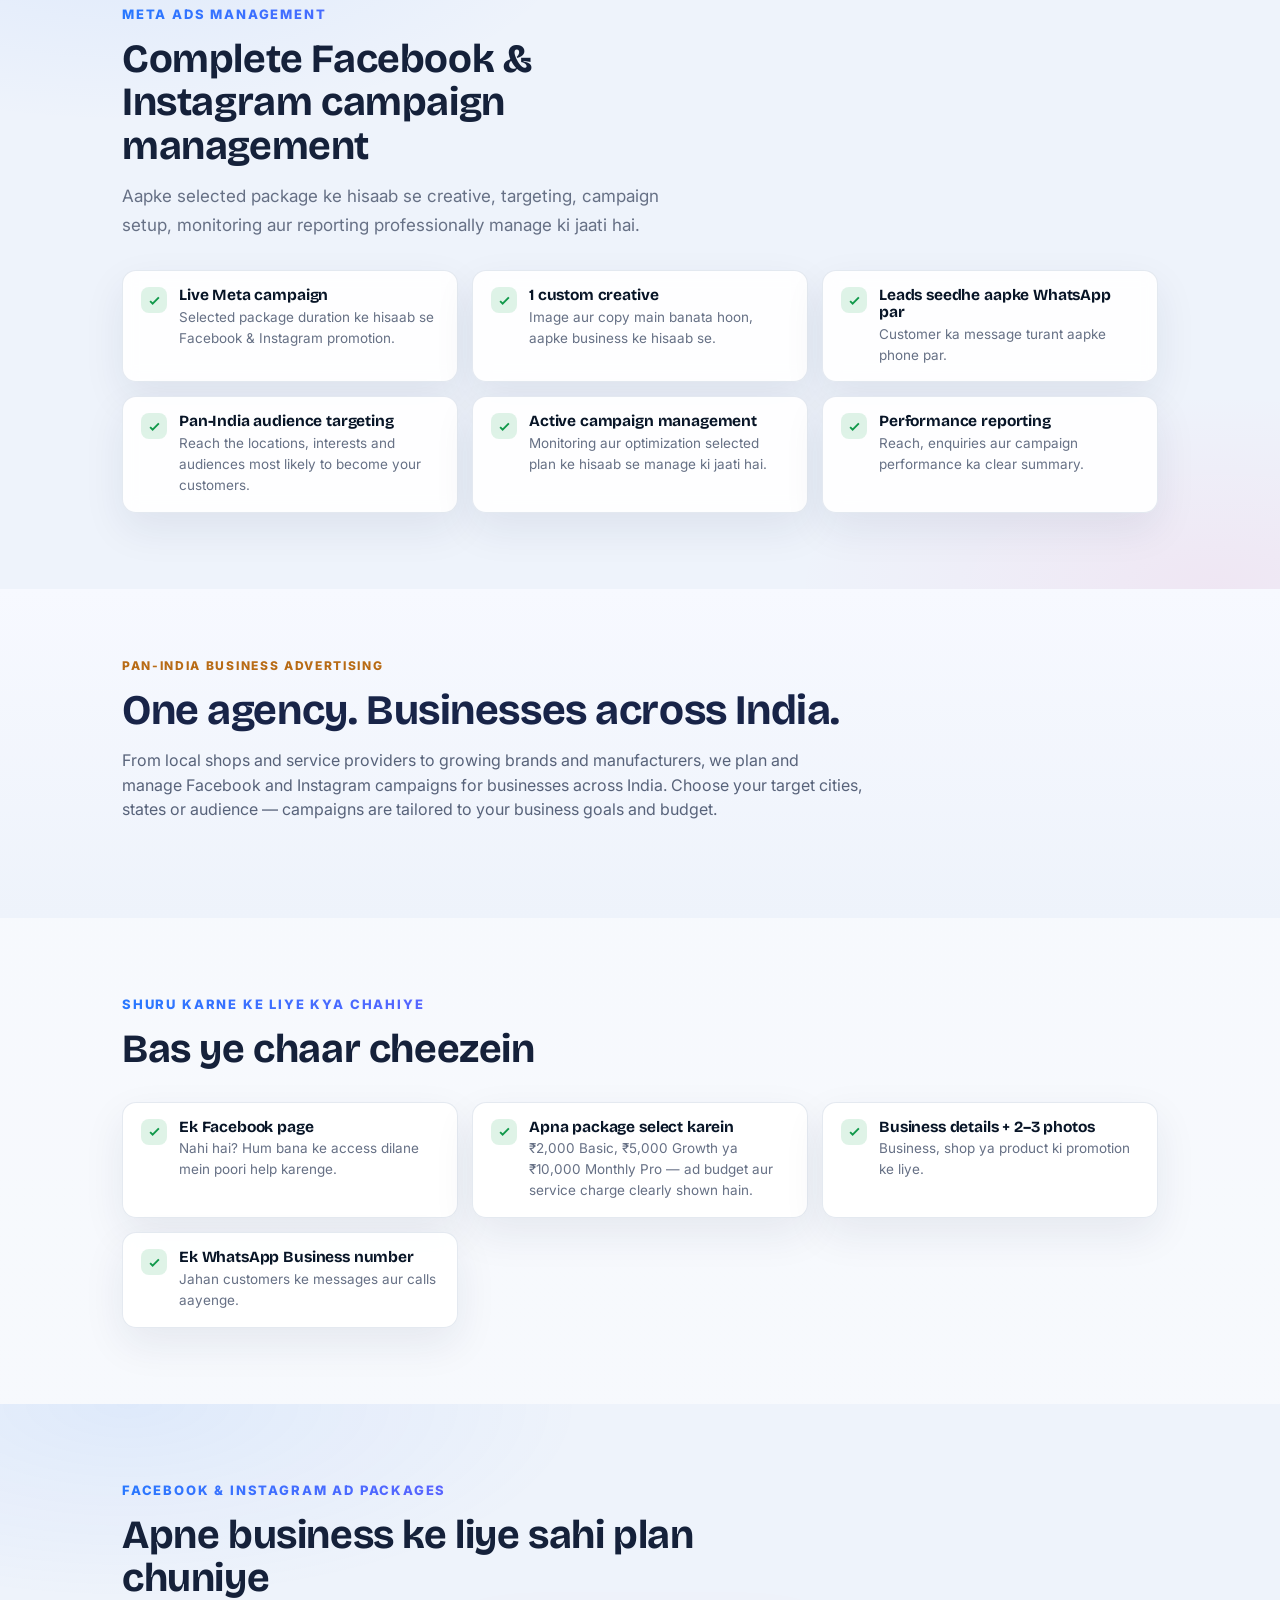
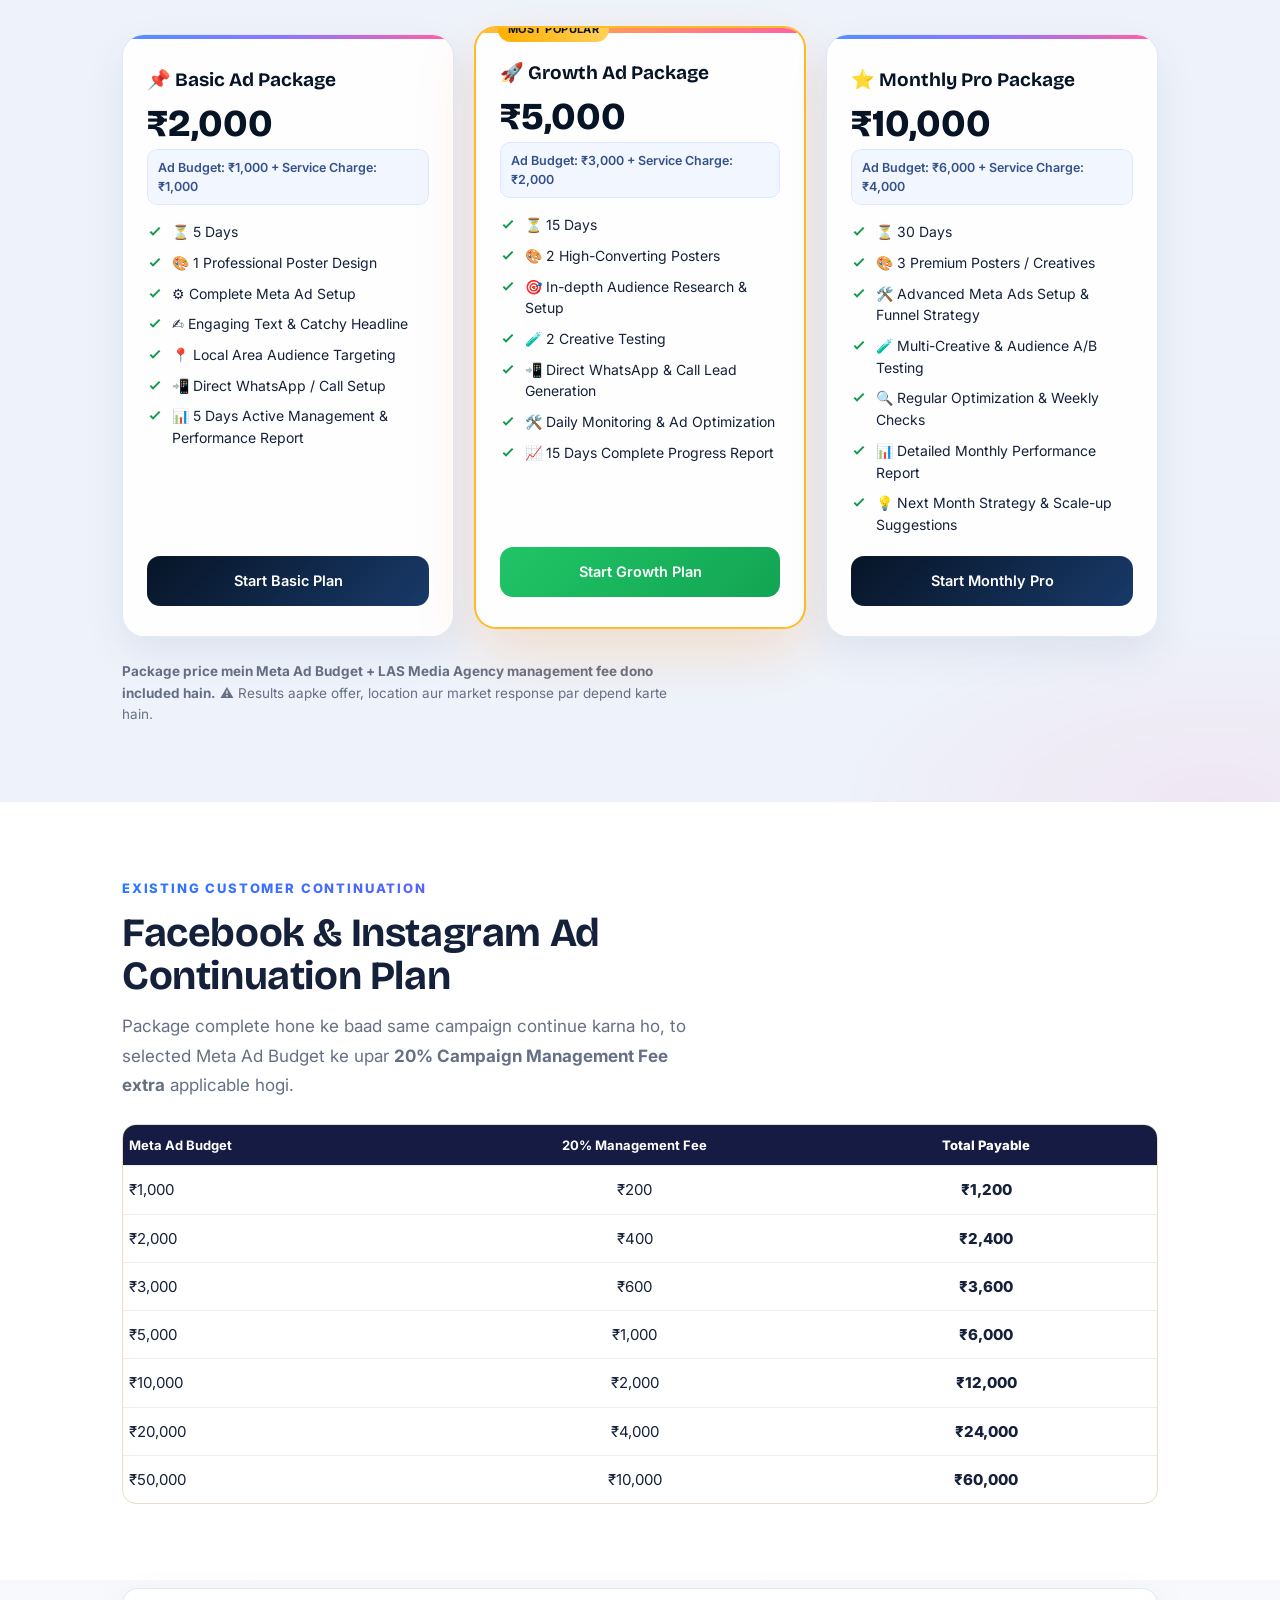
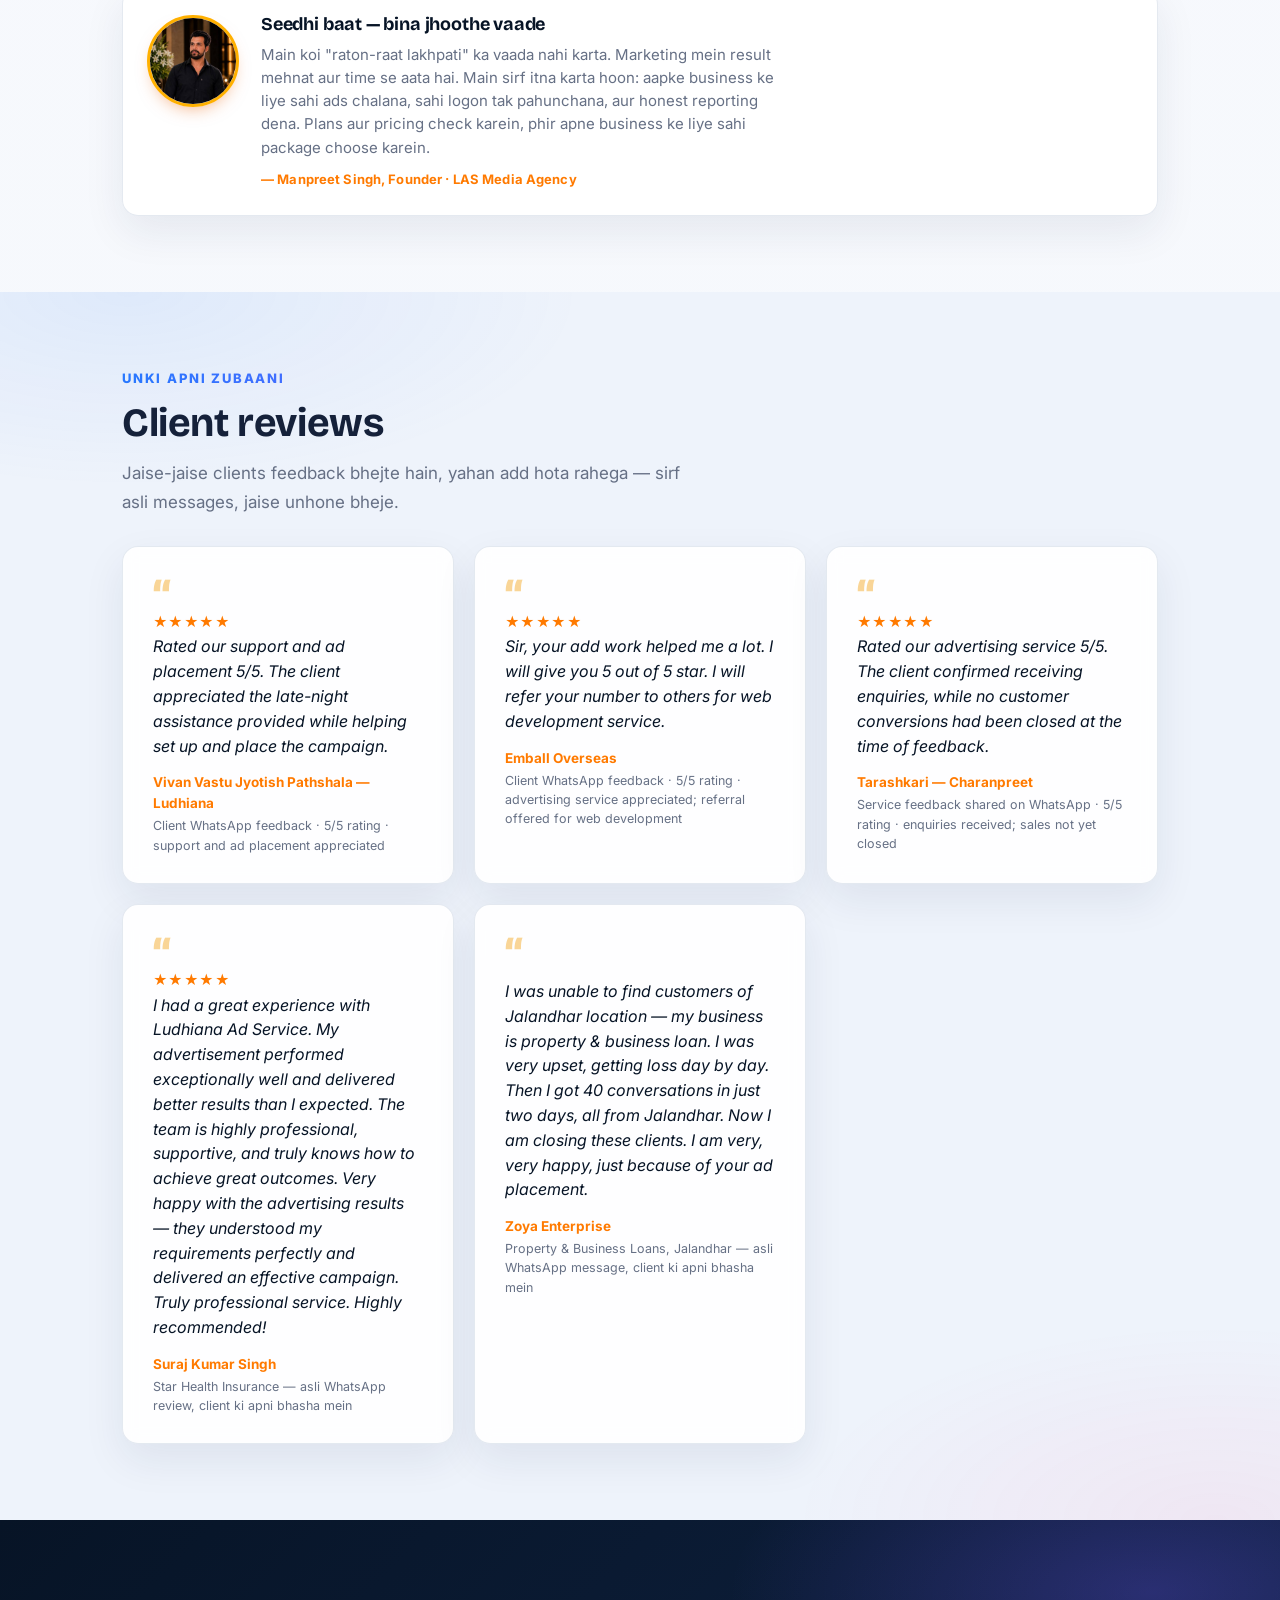
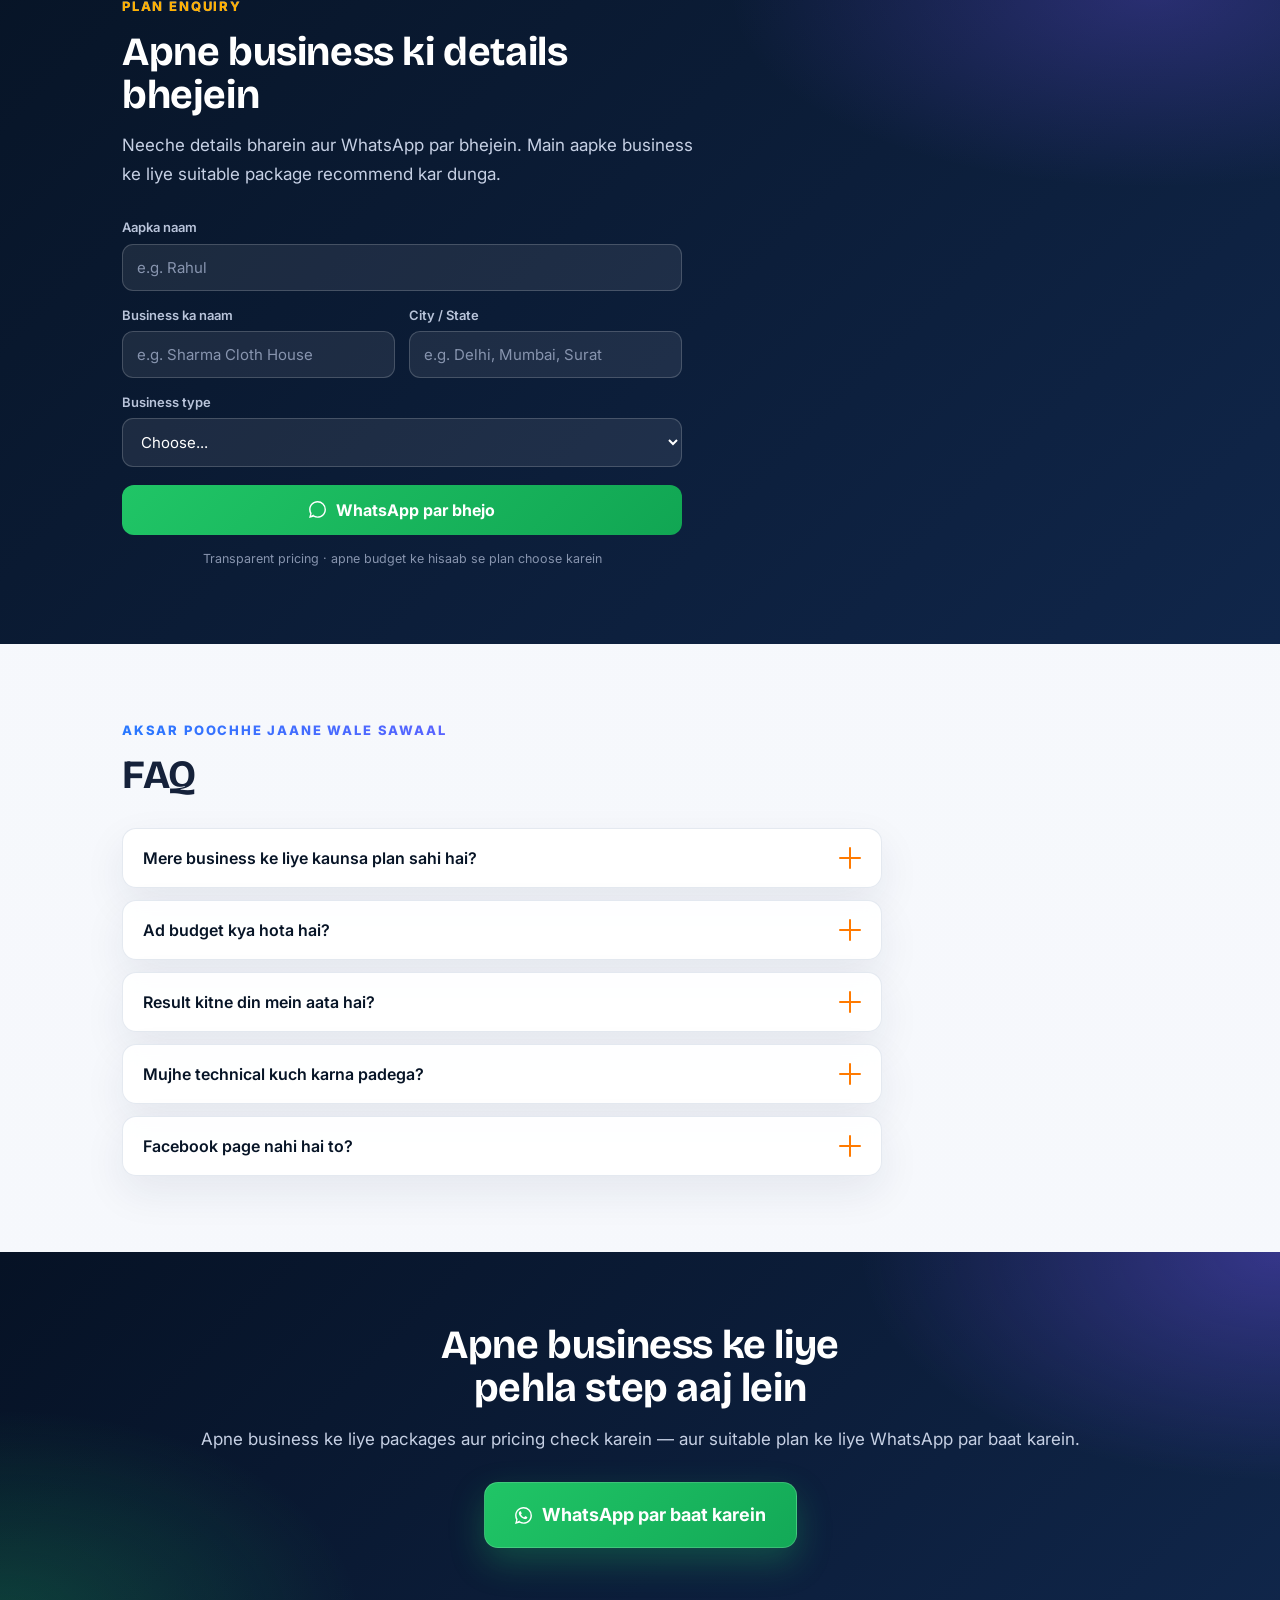
==== commit 4d7d5b2e: "Expand LAS Media Agency services and advertising growth offering" ====
--- a/index.html
+++ b/index.html
@@ -3,9 +3,9 @@
 <head>
 <meta charset="UTF-8" />
 <meta name="viewport" content="width=device-width, initial-scale=1.0" />
-<title>LAS Media Agency | Meta Ads & Lead Generation Across India</title>
-<meta name="description" content="Professional Facebook & Instagram advertising, targeted campaigns, creative production, campaign management and lead generation for businesses across India." />
-<meta property="og:title" content="LAS Media Agency | Meta Ads & Lead Generation Across India" />
+<title>LAS Media Agency | Software, Apps, Video Editing & Digital Advertising</title>
+<meta name="description" content="LAS Media Agency provides website development, custom software and mobile app development, on-demand video editing, Facebook and Instagram advertising, and ad-driven social media growth across India." />
+<meta property="og:title" content="LAS Media Agency | Digital Solutions & Advertising Across India" />
 <meta property="og:description" content="Aapke area ke customers seedhe aapke WhatsApp par. Facebook & Instagram ads — pehle check our pricing, phir baat." />
 <meta property="og:type" content="website" />
 <meta name="twitter:card" content="summary_large_image" />
@@ -432,26 +432,36 @@
 
   <section class="section">
     <div class="wrap">
-      <div class="eyebrow">Expanding Our Capabilities</div>
-      <h2>More digital services we are exploring</h2>
-      <p class="lead">Alongside our core Meta Ads services, we are exploring additional creative and technology solutions for businesses. These services are in development and are not currently listed as active offerings.</p>
+      <div class="eyebrow">Our Digital Services</div>
+      <h2>Digital solutions and promotion for your business</h2>
+      <p class="lead">From building your digital product to promoting your brand, LAS Media Agency offers tailored services for businesses across India. Development and creative projects are scoped and quoted according to your requirements.</p>
       <div class="svc-grid">
         <div class="card">
           <h3>Website Development</h3>
-          <p>Exploring modern, mobile-friendly websites and landing pages for businesses.</p>
-          <span class="region-chip">COMING SOON</span>
+          <p>Business websites, landing pages, e-commerce websites and custom web solutions designed around your goals.</p>
+        </div>
+        <div class="card">
+          <h3>Custom Software Development</h3>
+          <p>Customized business software, dashboards, portals, automation systems and web-based applications as required.</p>
         </div>
         <div class="card">
           <h3>Mobile App Development</h3>
-          <p>Exploring custom mobile application solutions for business needs.</p>
-          <span class="region-chip">COMING SOON</span>
-        </div>
-        <div class="card">
-          <h3>Video Editing</h3>
-          <p>Exploring promotional videos, short-form content and creative video editing.</p>
-          <span class="region-chip">COMING SOON</span>
-        </div>
-      </div>
+          <p>Custom Android and iOS mobile applications and business-focused app solutions.</p>
+        </div>
+        <div class="card">
+          <h3>On-Demand Video Editing</h3>
+          <p>Promotional videos, reels, short-form social content and other video editing as per your brief and requirements.</p>
+        </div>
+        <div class="card">
+          <h3>Social Media Growth Campaigns</h3>
+          <p>Advertising campaigns to increase relevant views, likes, comments, shares, subscribers and followers on supported social accounts. Growth depends on platform, audience, budget and campaign performance.</p>
+        </div>
+        <div class="card">
+          <h3>Facebook & Instagram Advertising</h3>
+          <p>Meta ad strategy, campaign setup, audience targeting, creative planning, monitoring and optimization to build awareness and generate enquiries.</p>
+        </div>
+      </div>
+      <p class="lead">Note: Views, likes, comments, shares, subscribers and followers are promoted through advertising campaigns—not represented as guaranteed organic results. We focus on legitimate audience reach and platform-compliant promotion; actual results vary.</p>
     </div>
   </section>
 
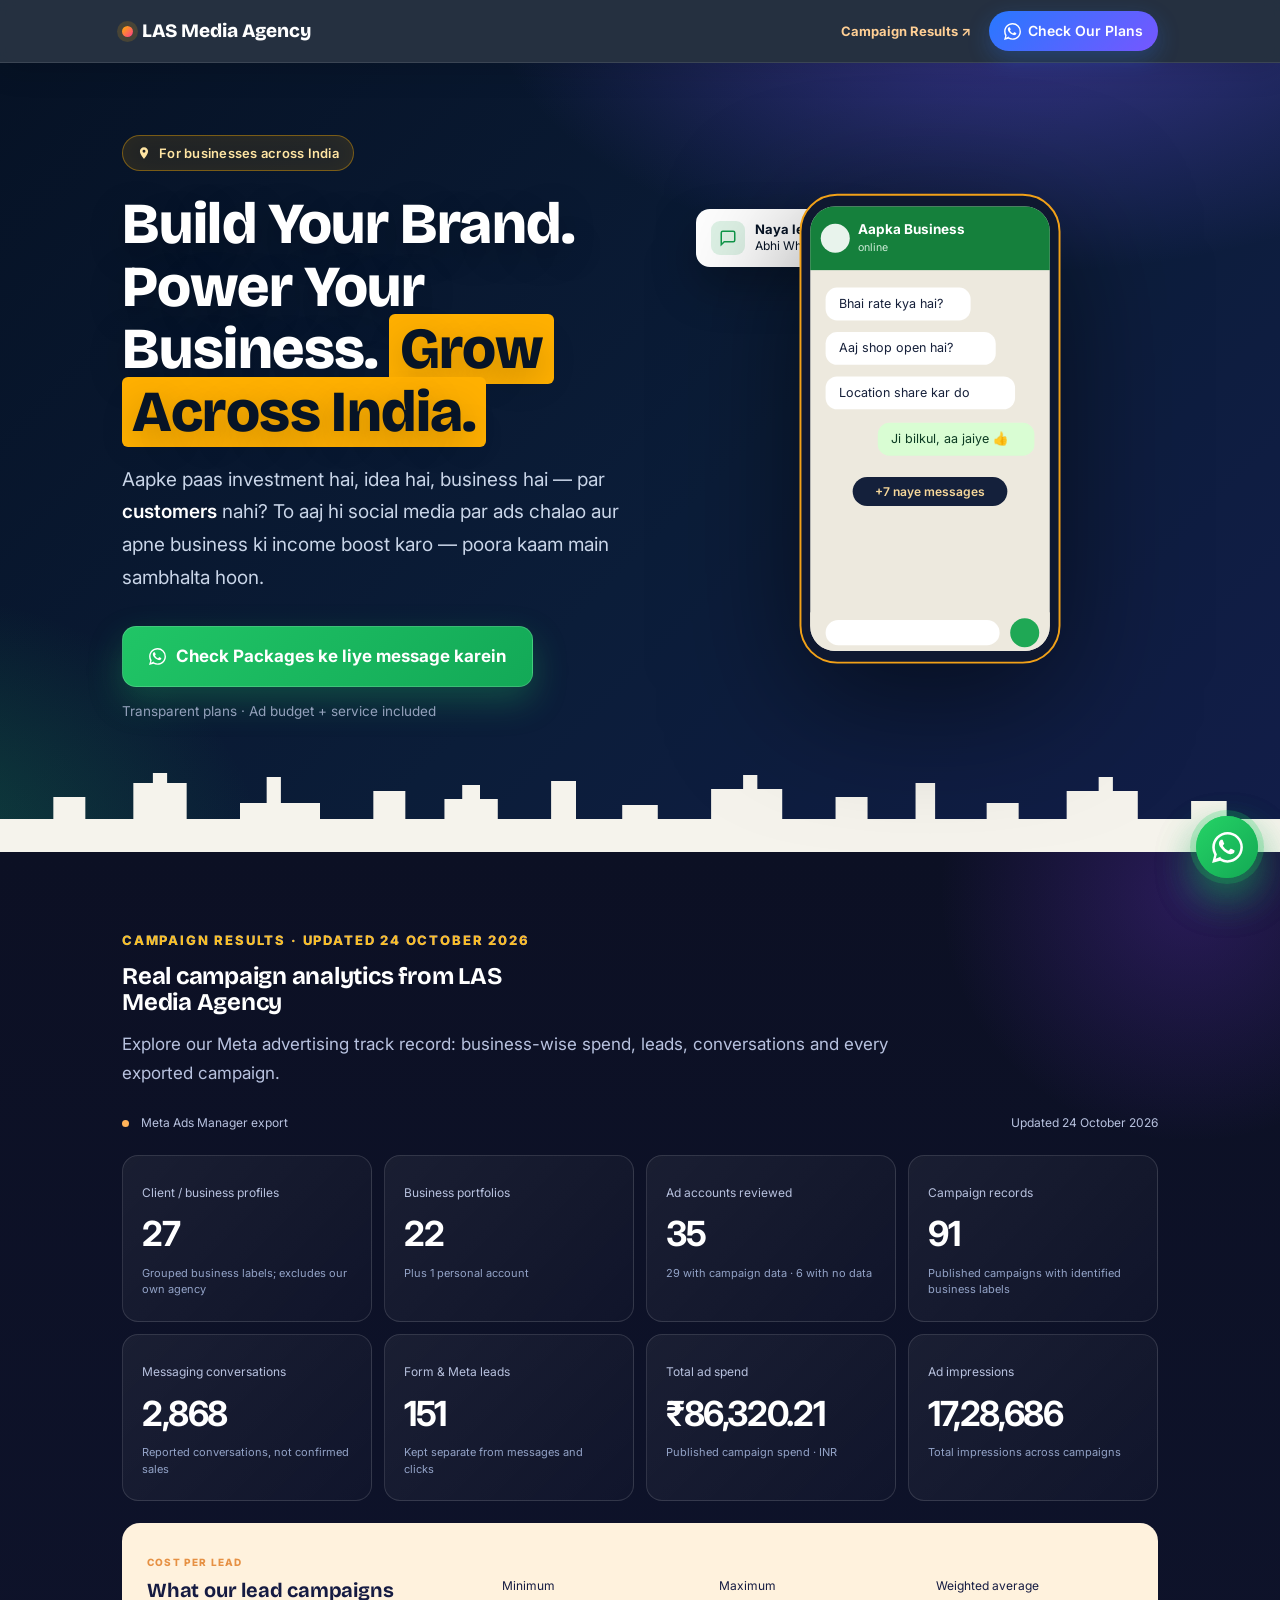
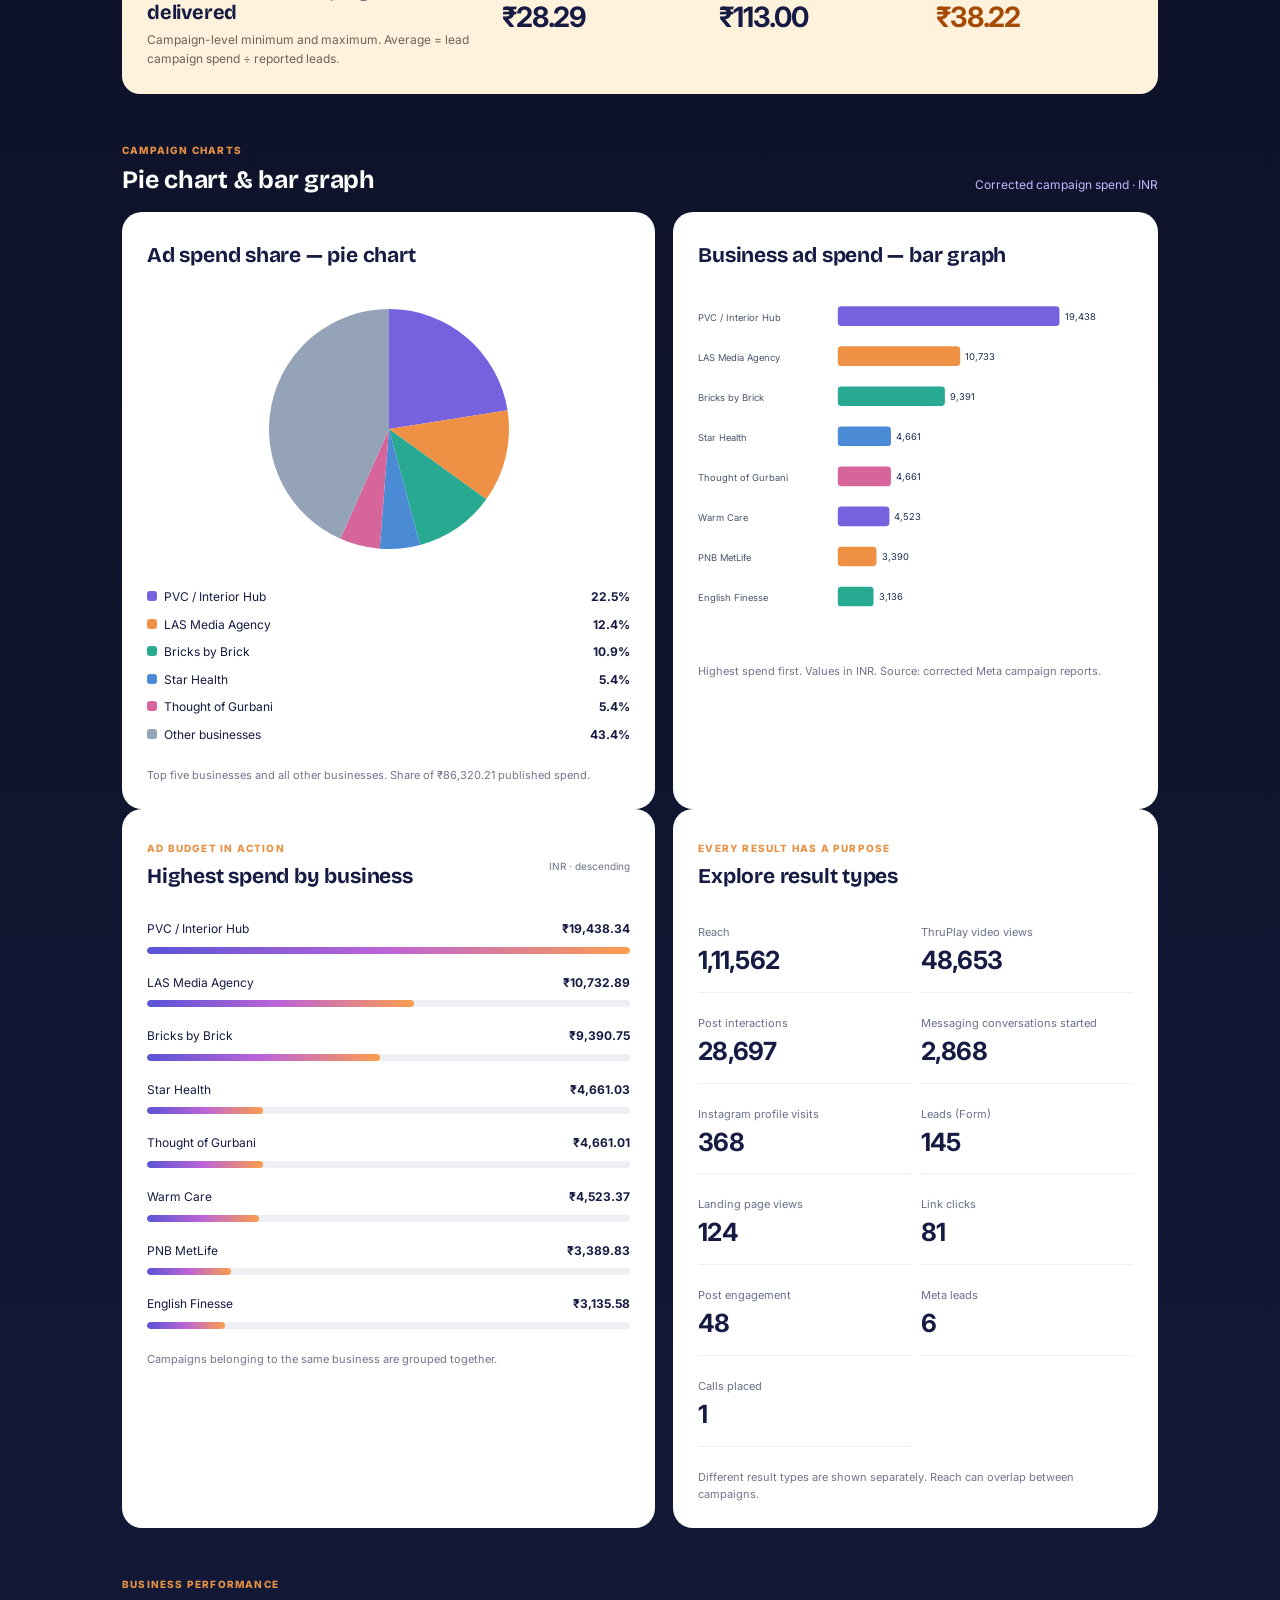
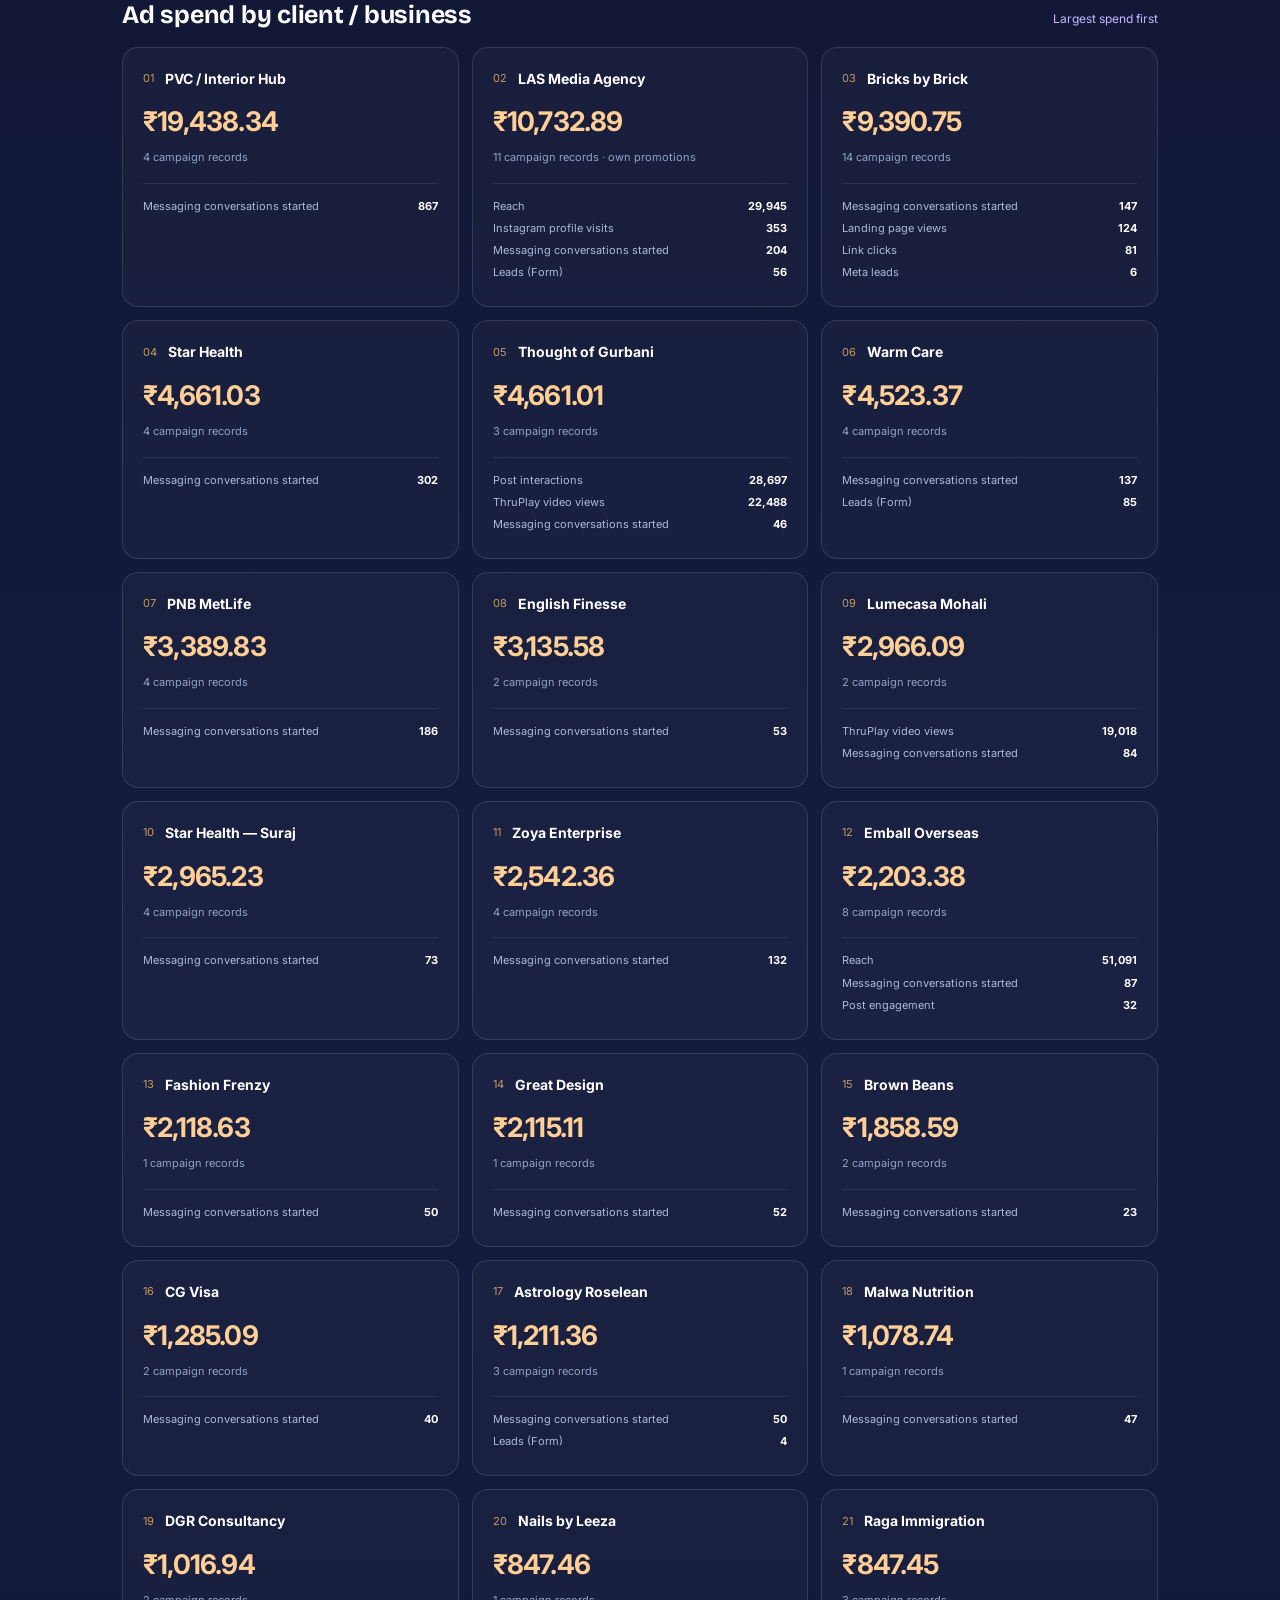
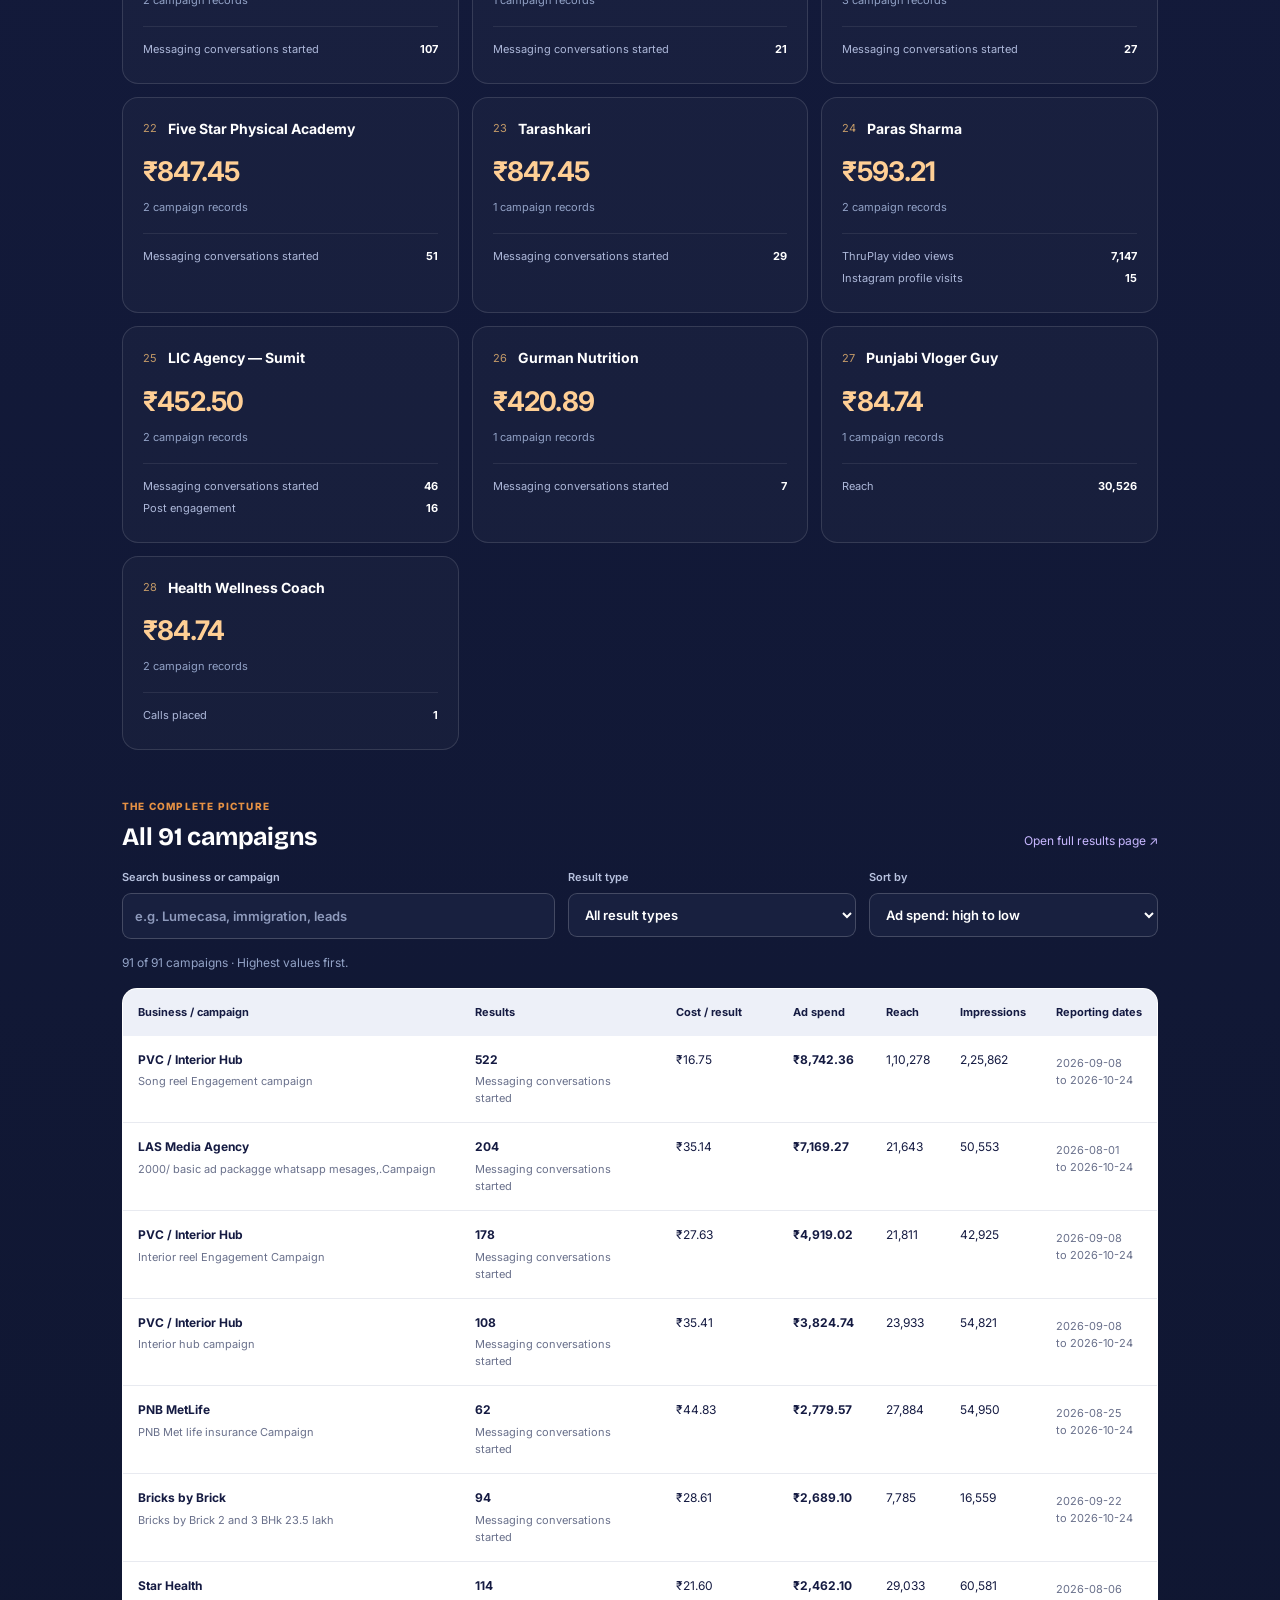
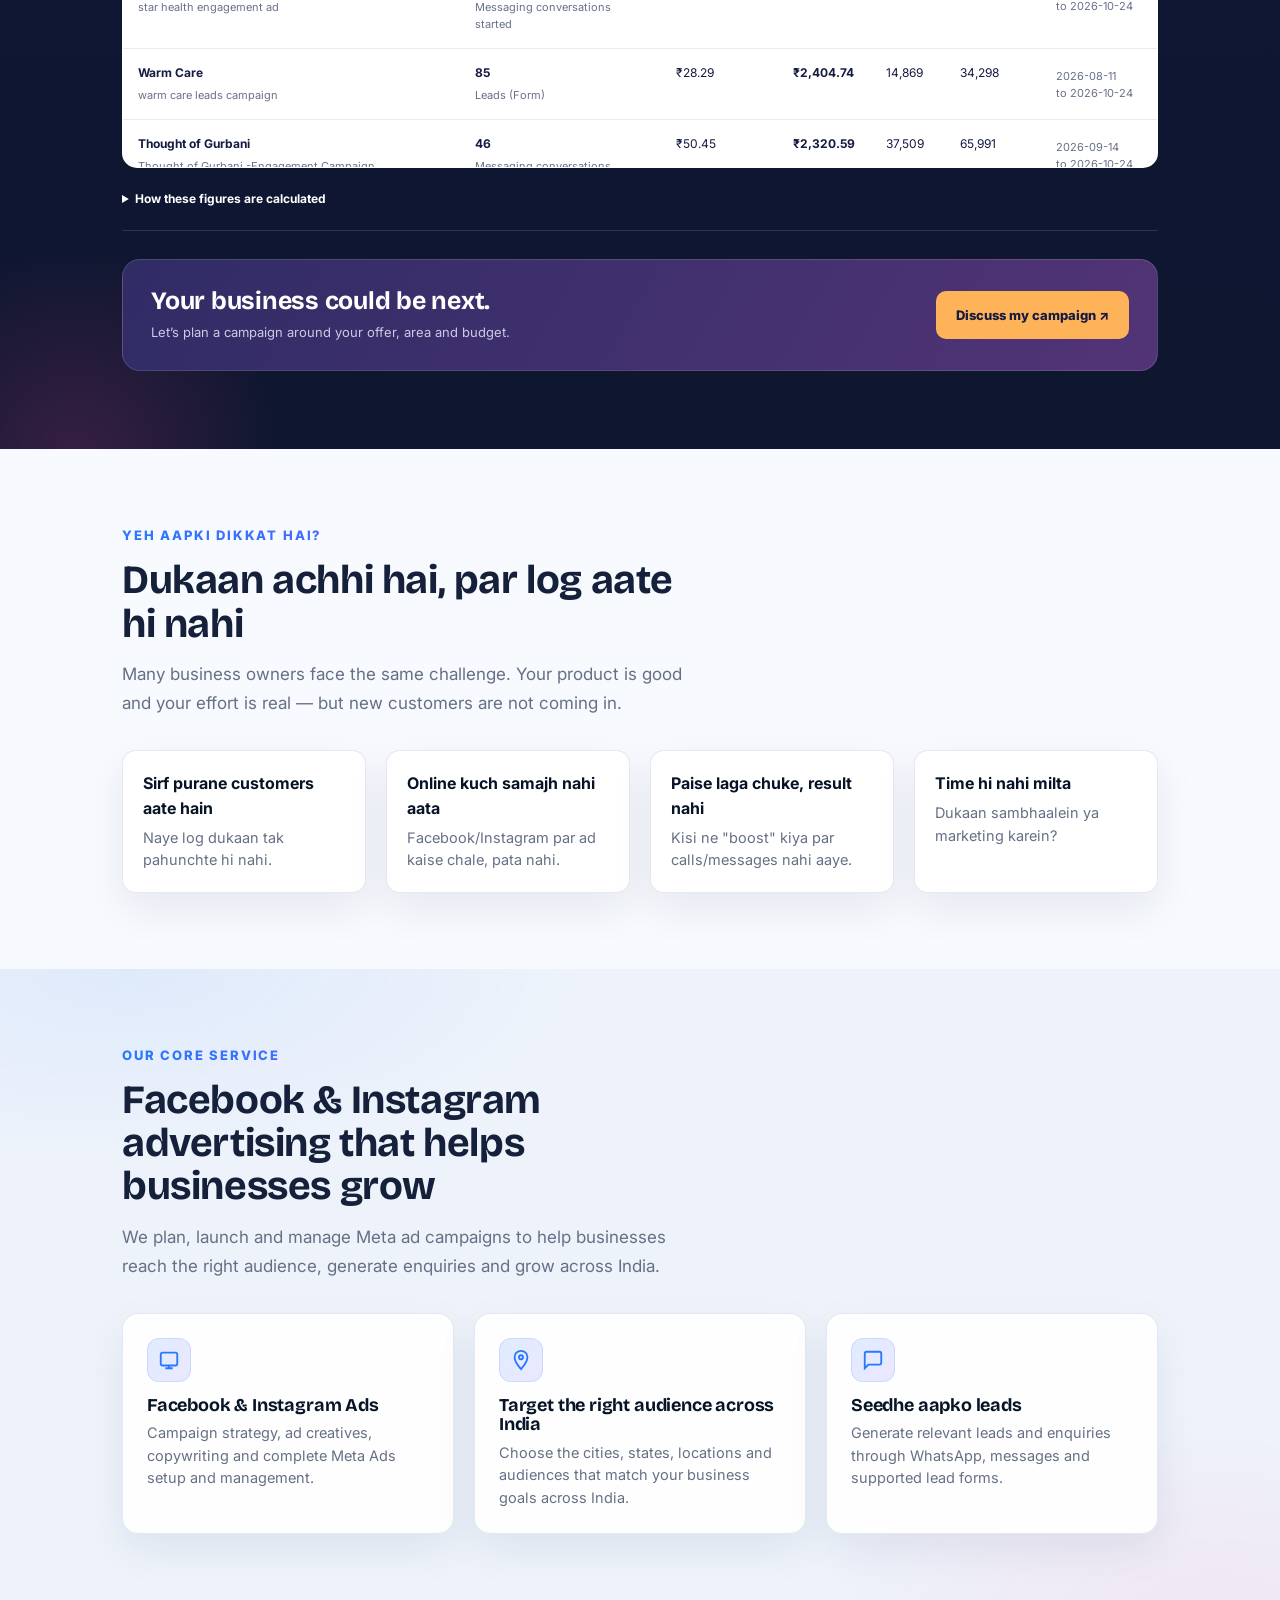
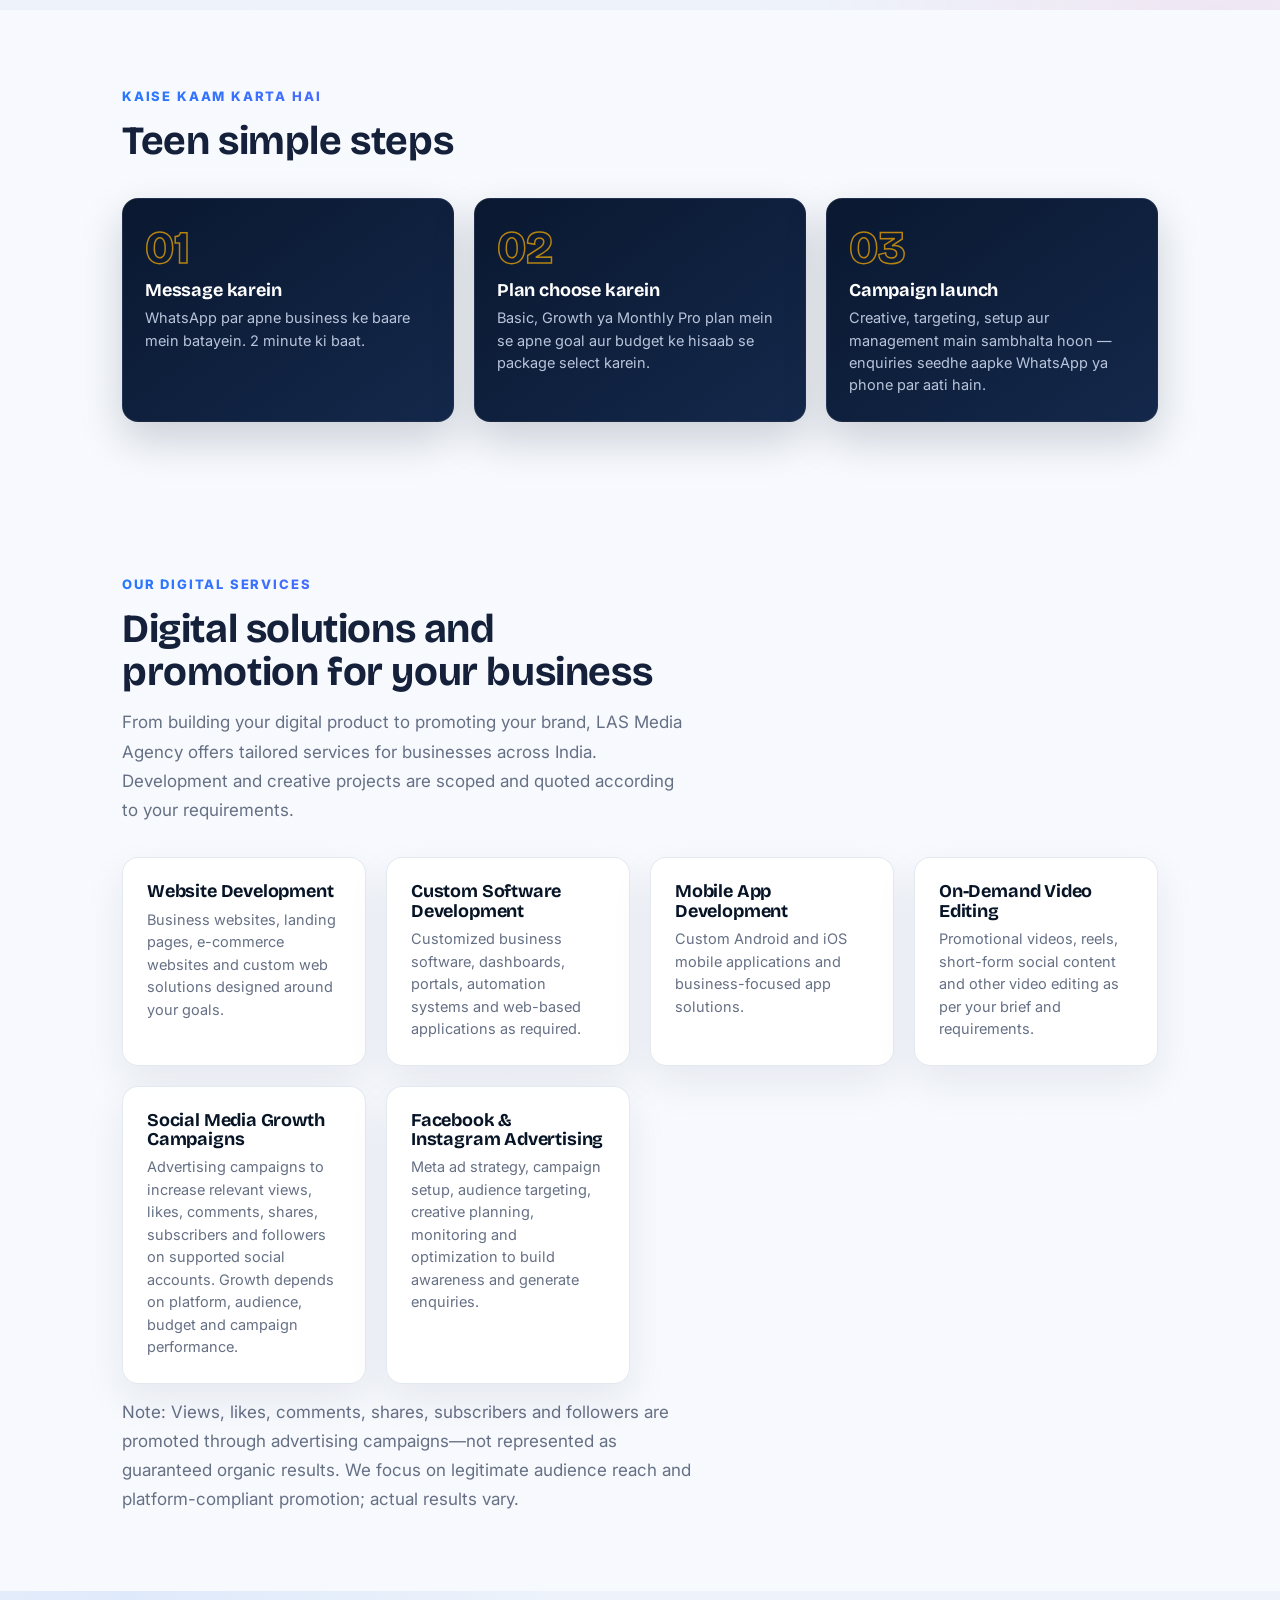
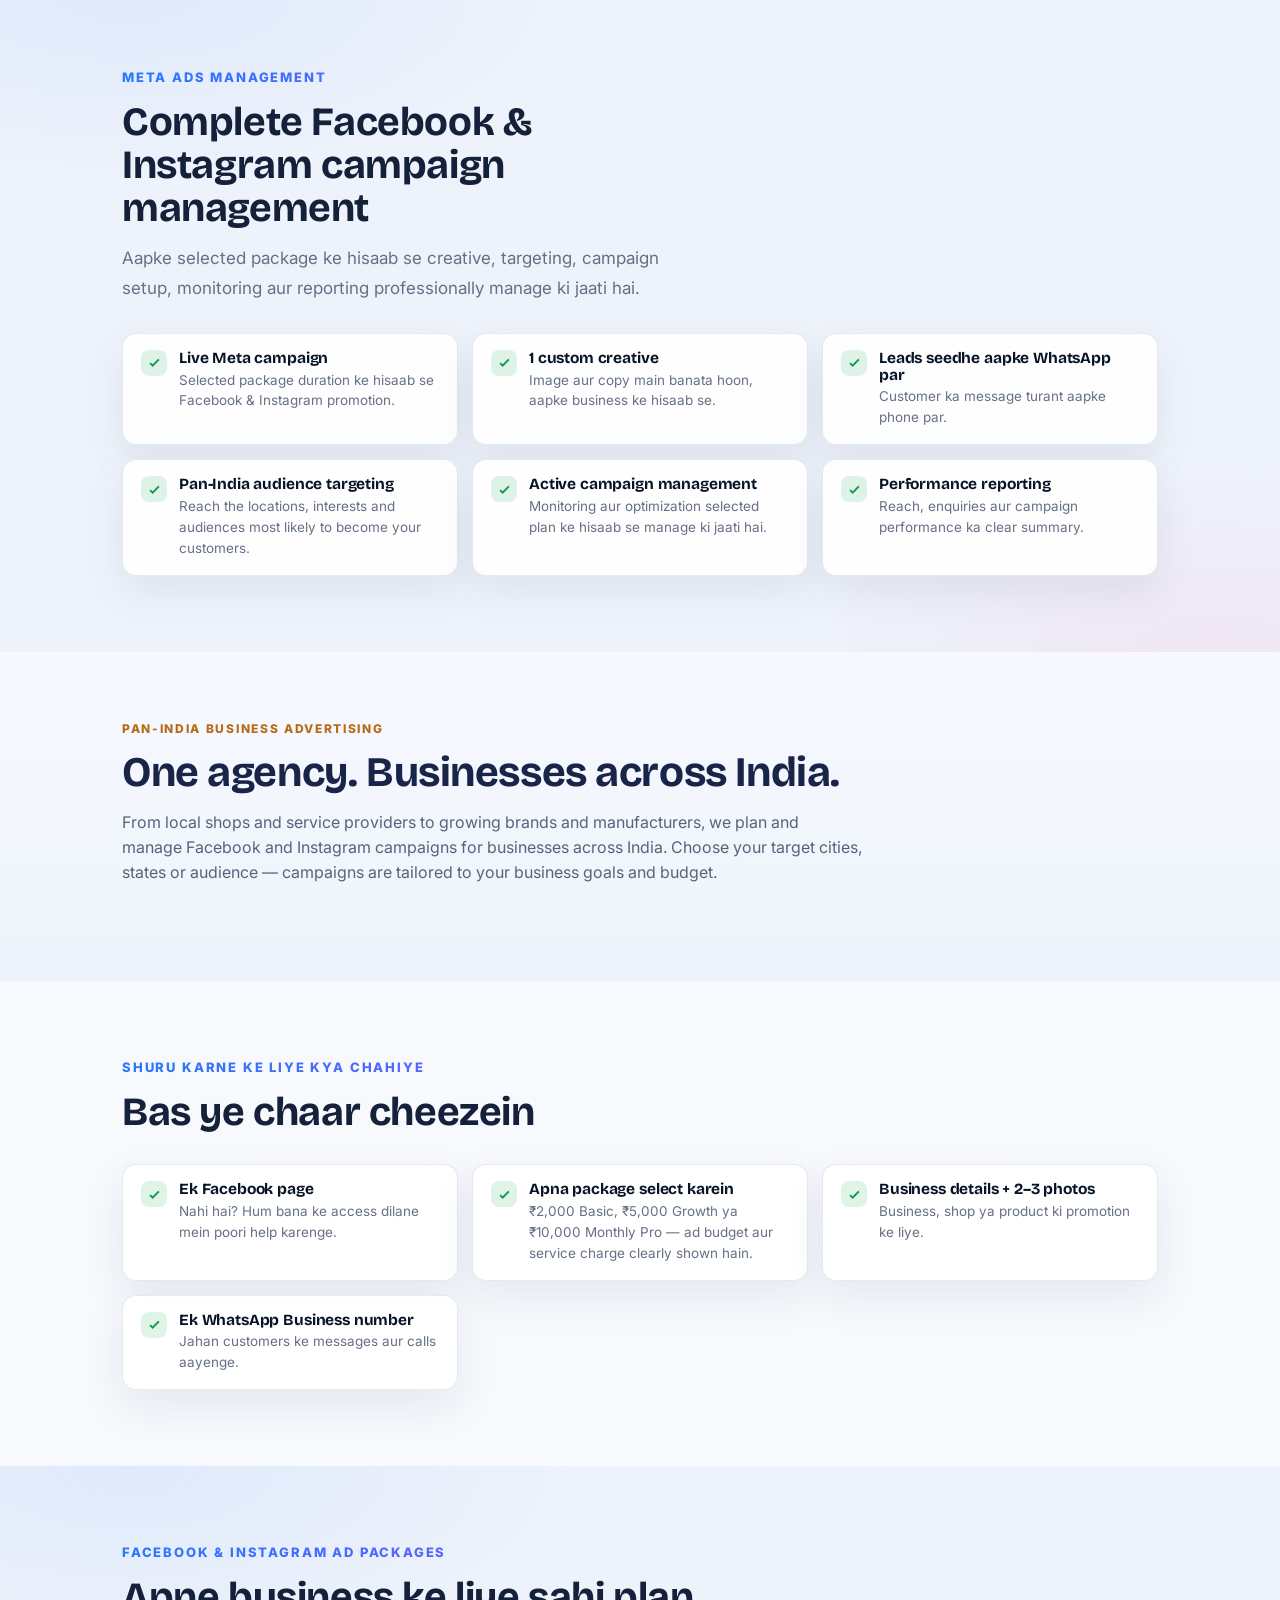
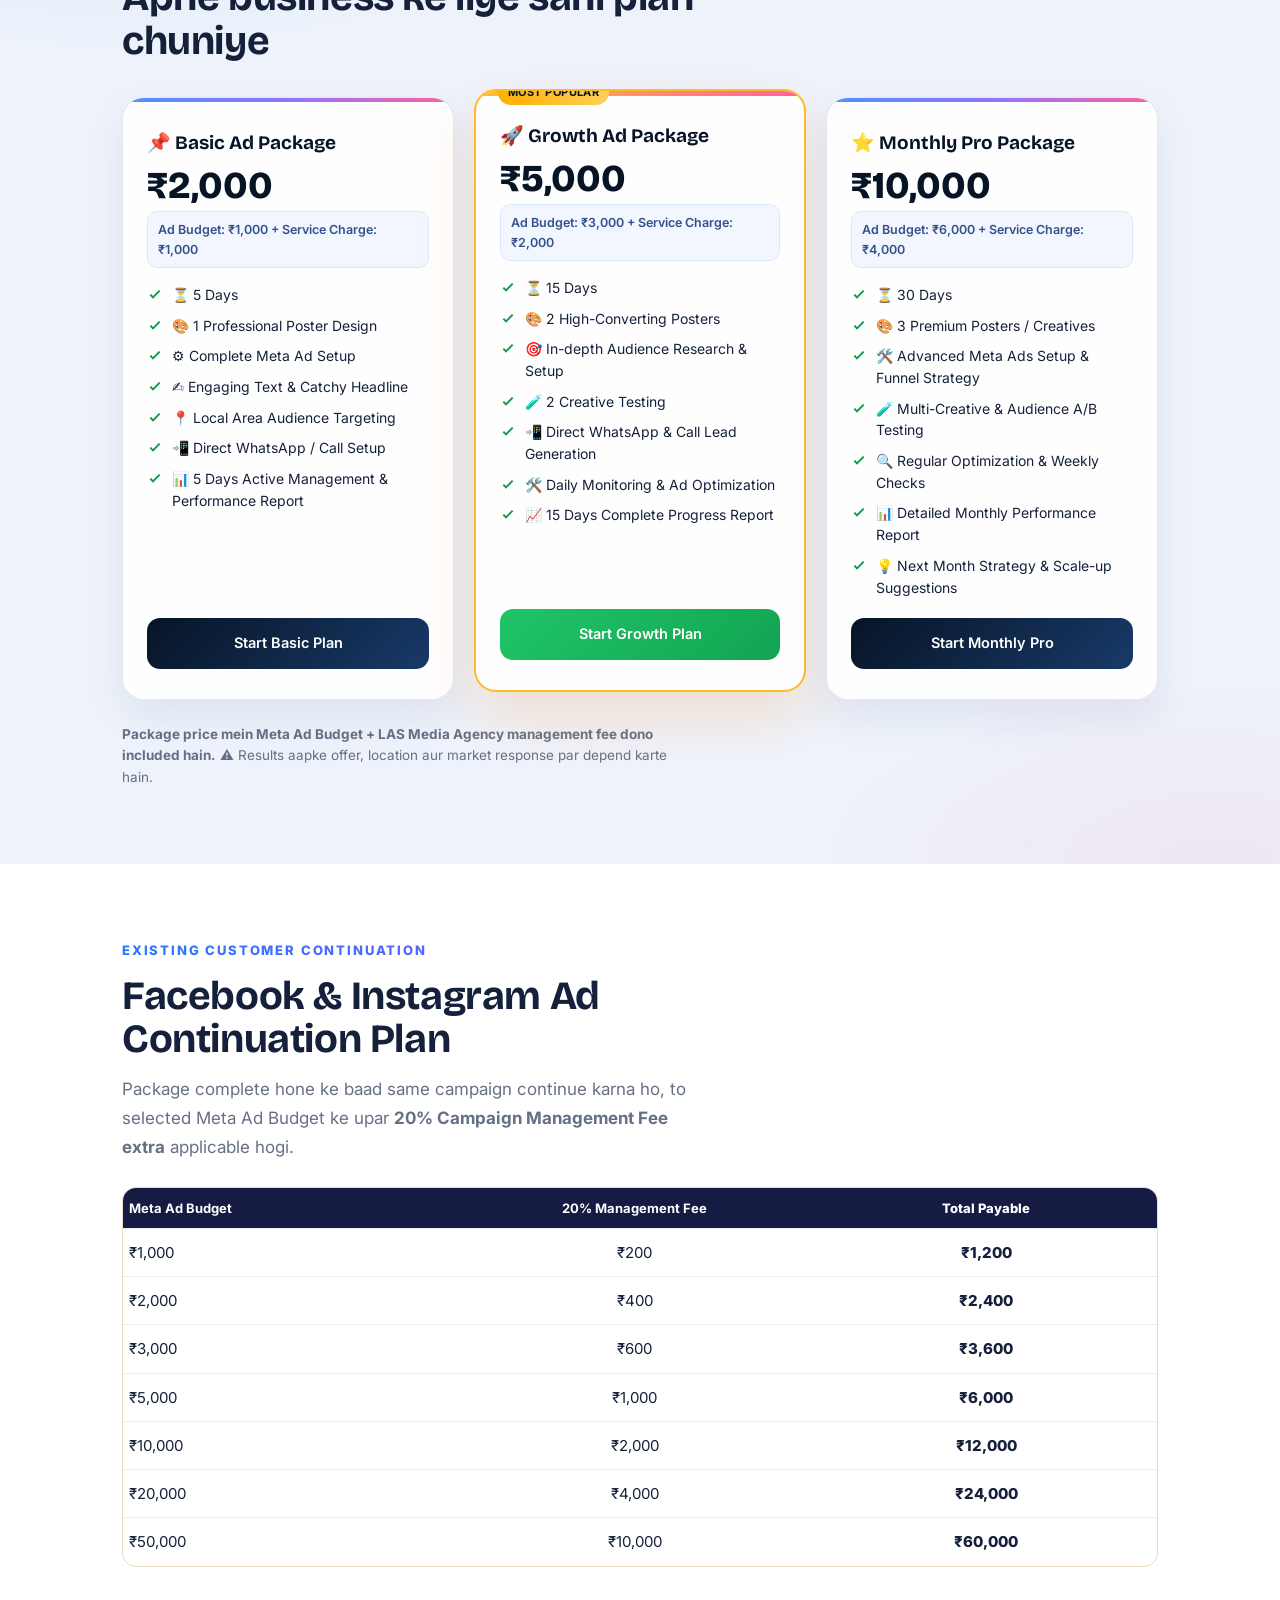
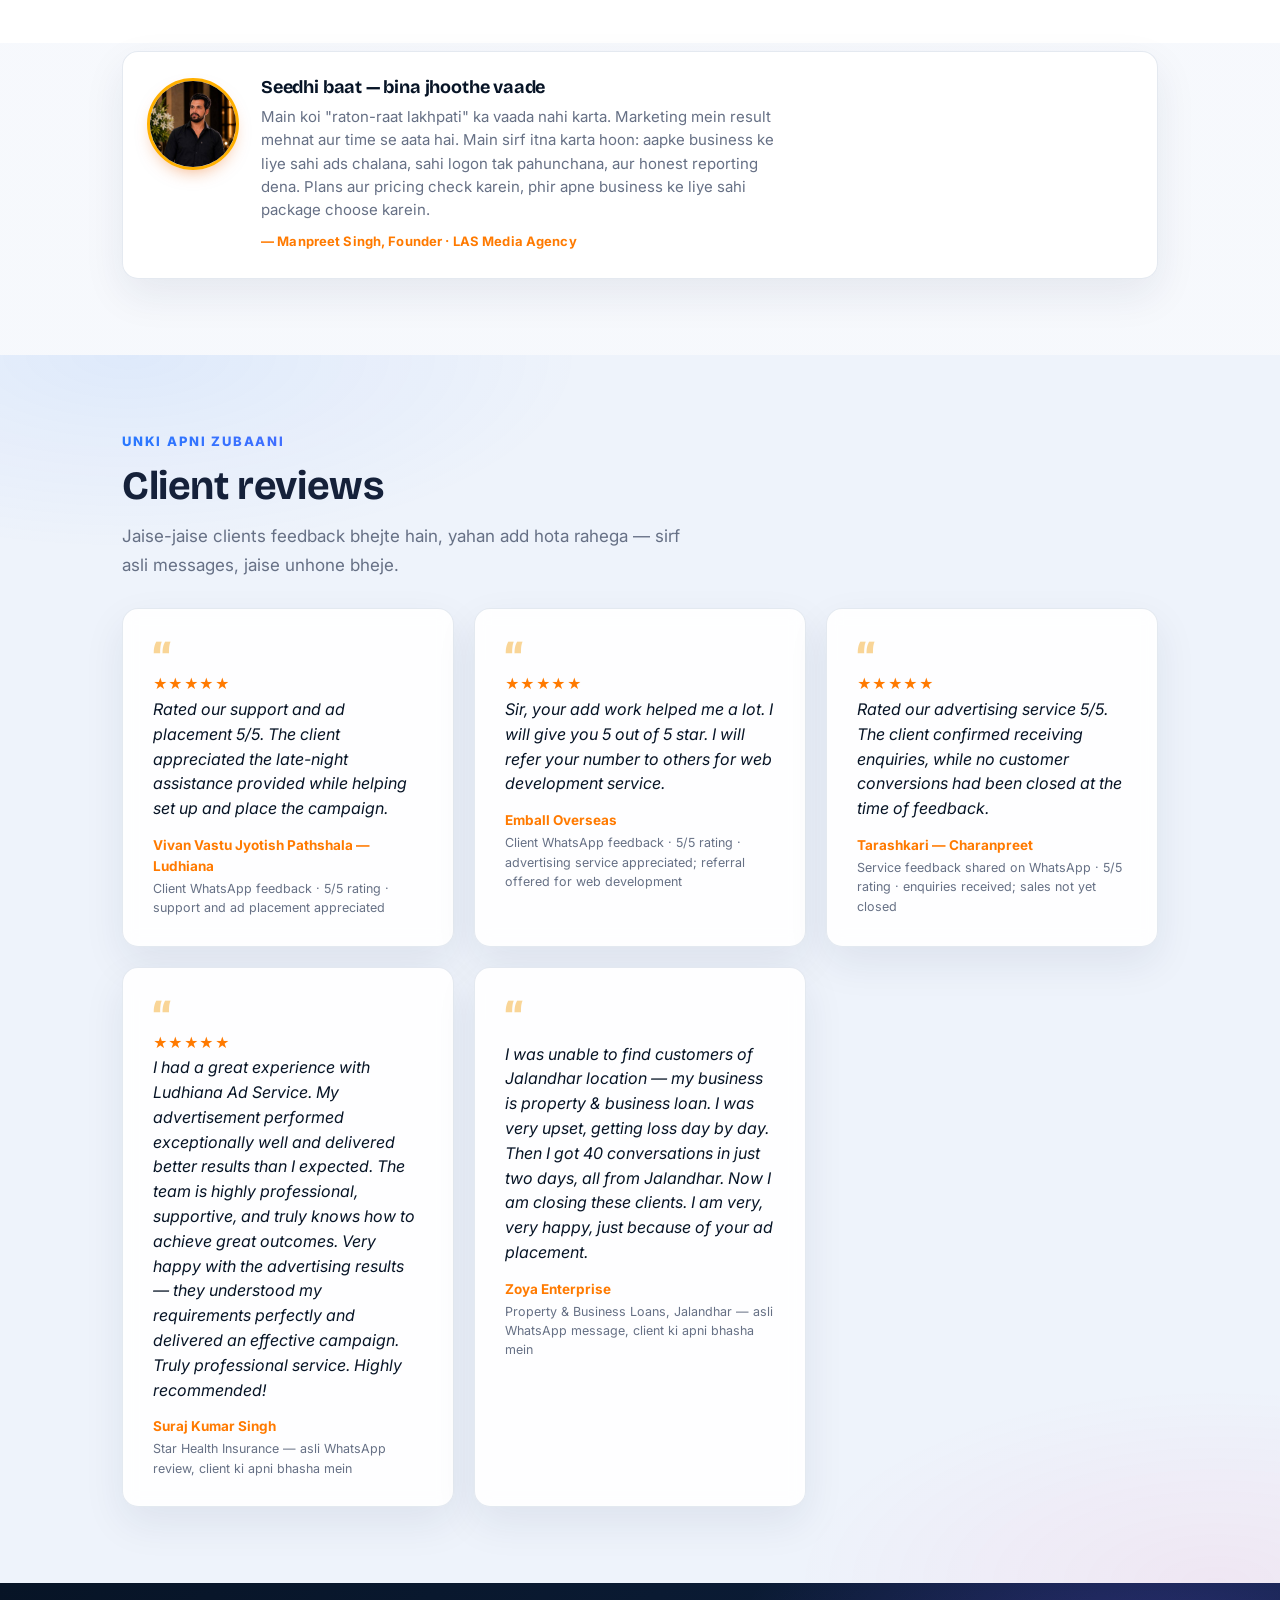
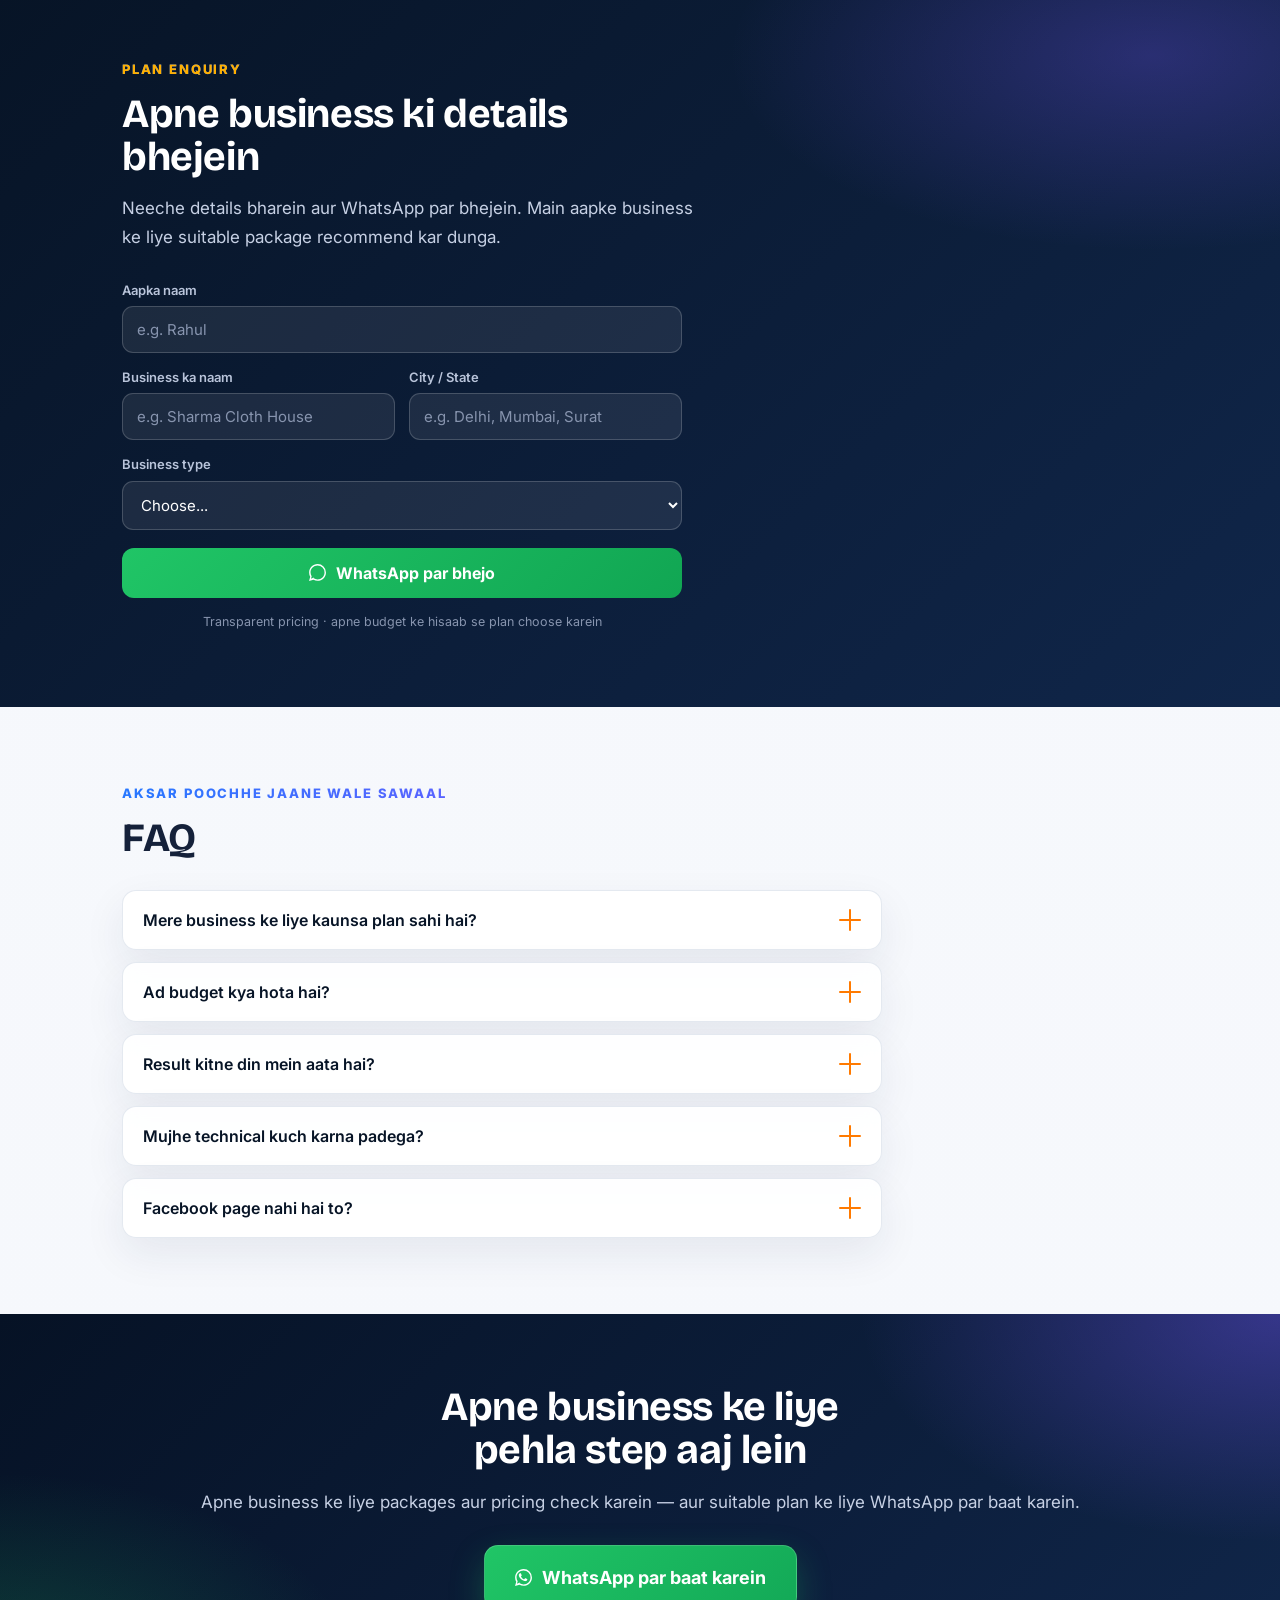
==== commit 03fab30a: "Improve homepage hero headline for full-service digital agency" ====
--- a/index.html
+++ b/index.html
@@ -305,7 +305,7 @@
           <svg class="pin" viewBox="0 0 24 24" fill="currentColor"><path d="M12 2C8.13 2 5 5.13 5 9c0 5.25 7 13 7 13s7-7.75 7-13c0-3.87-3.13-7-7-7zm0 9.5A2.5 2.5 0 1 1 12 6.5a2.5 2.5 0 0 1 0 5z"/></svg>
           For businesses across India
         </span>
-        <h1>Ready to grow your business across India?</h1>
+        <h1>Build Your Brand. Power Your Business. <span class="hl">Grow Across India.</span></h1>
         <p class="sub">Aapke paas investment hai, idea hai, business hai — par <b>customers</b> <span class="hl">nahi</span>? To aaj hi social media par ads chalao aur apne business ki income boost karo — poora kaam main sambhalta hoon.</p>
         <div class="cta-row">
           <a class="btn-wa" id="waHero" href="#">
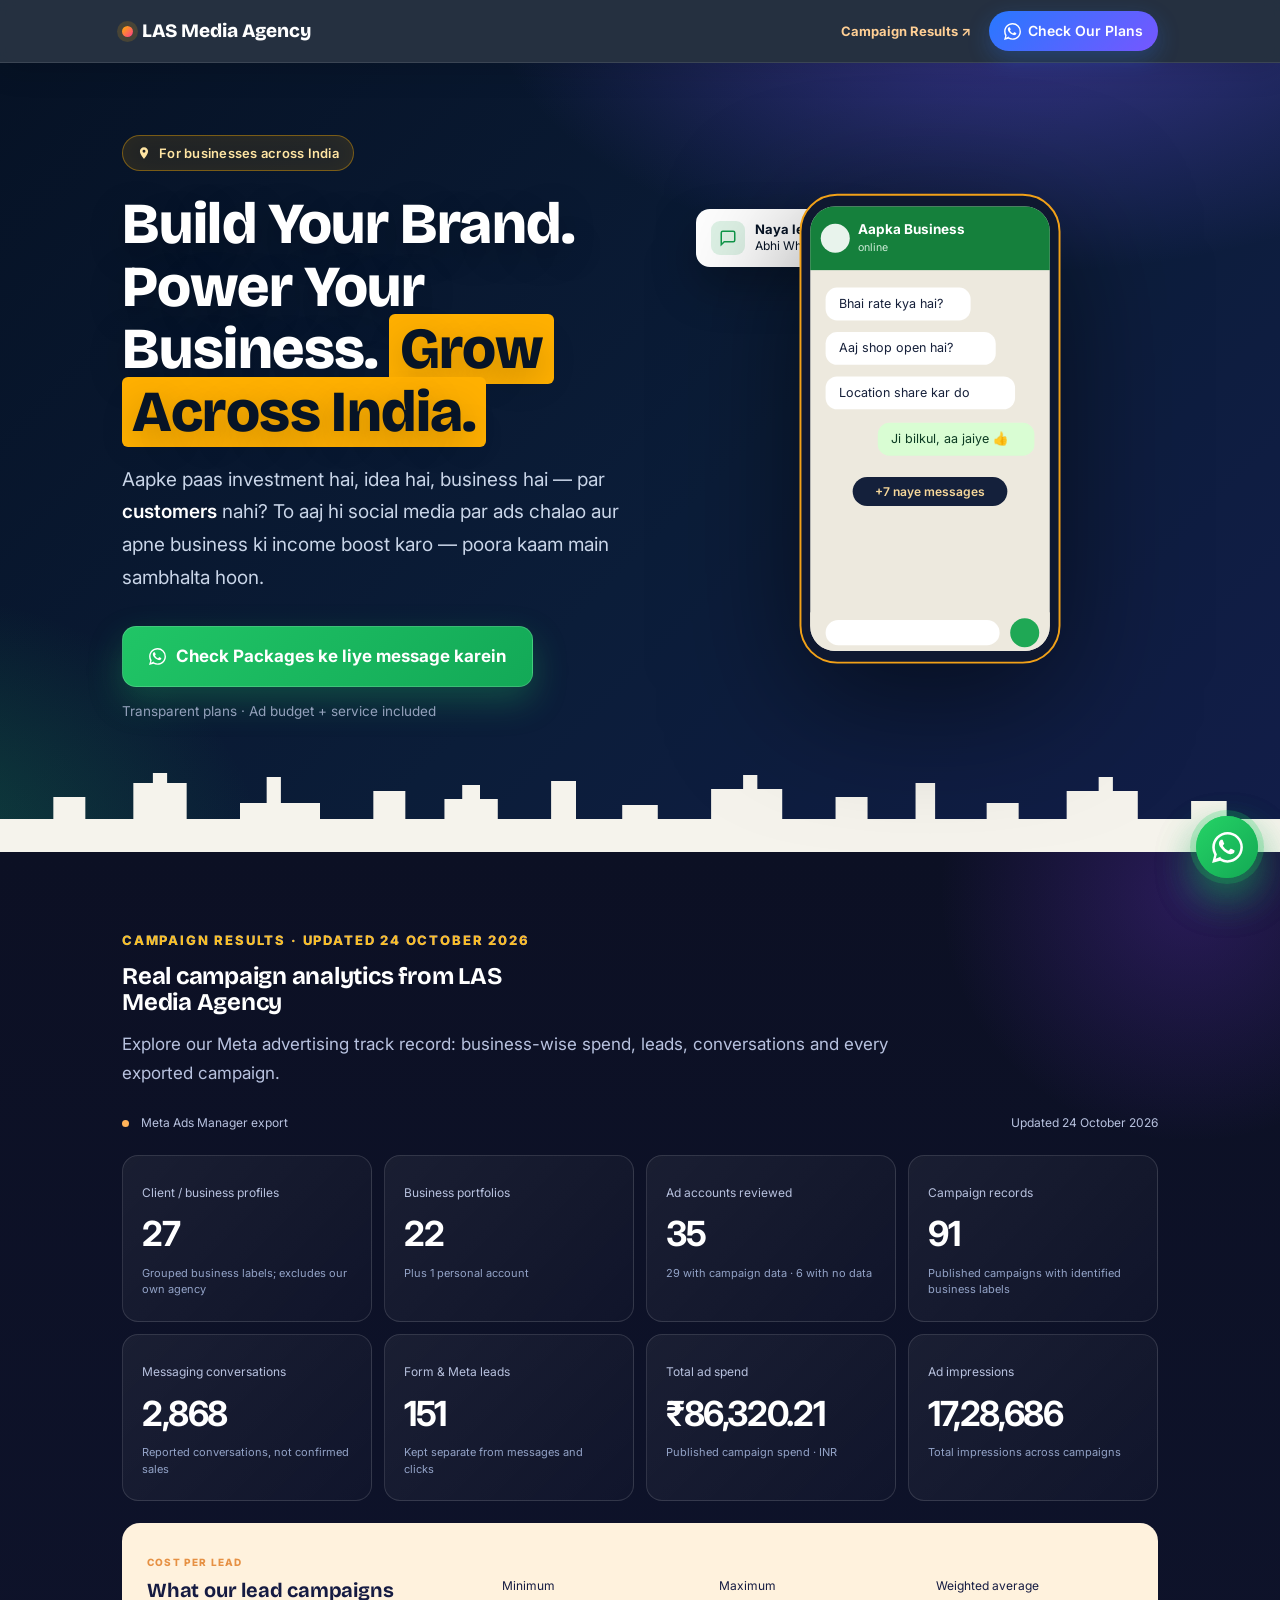
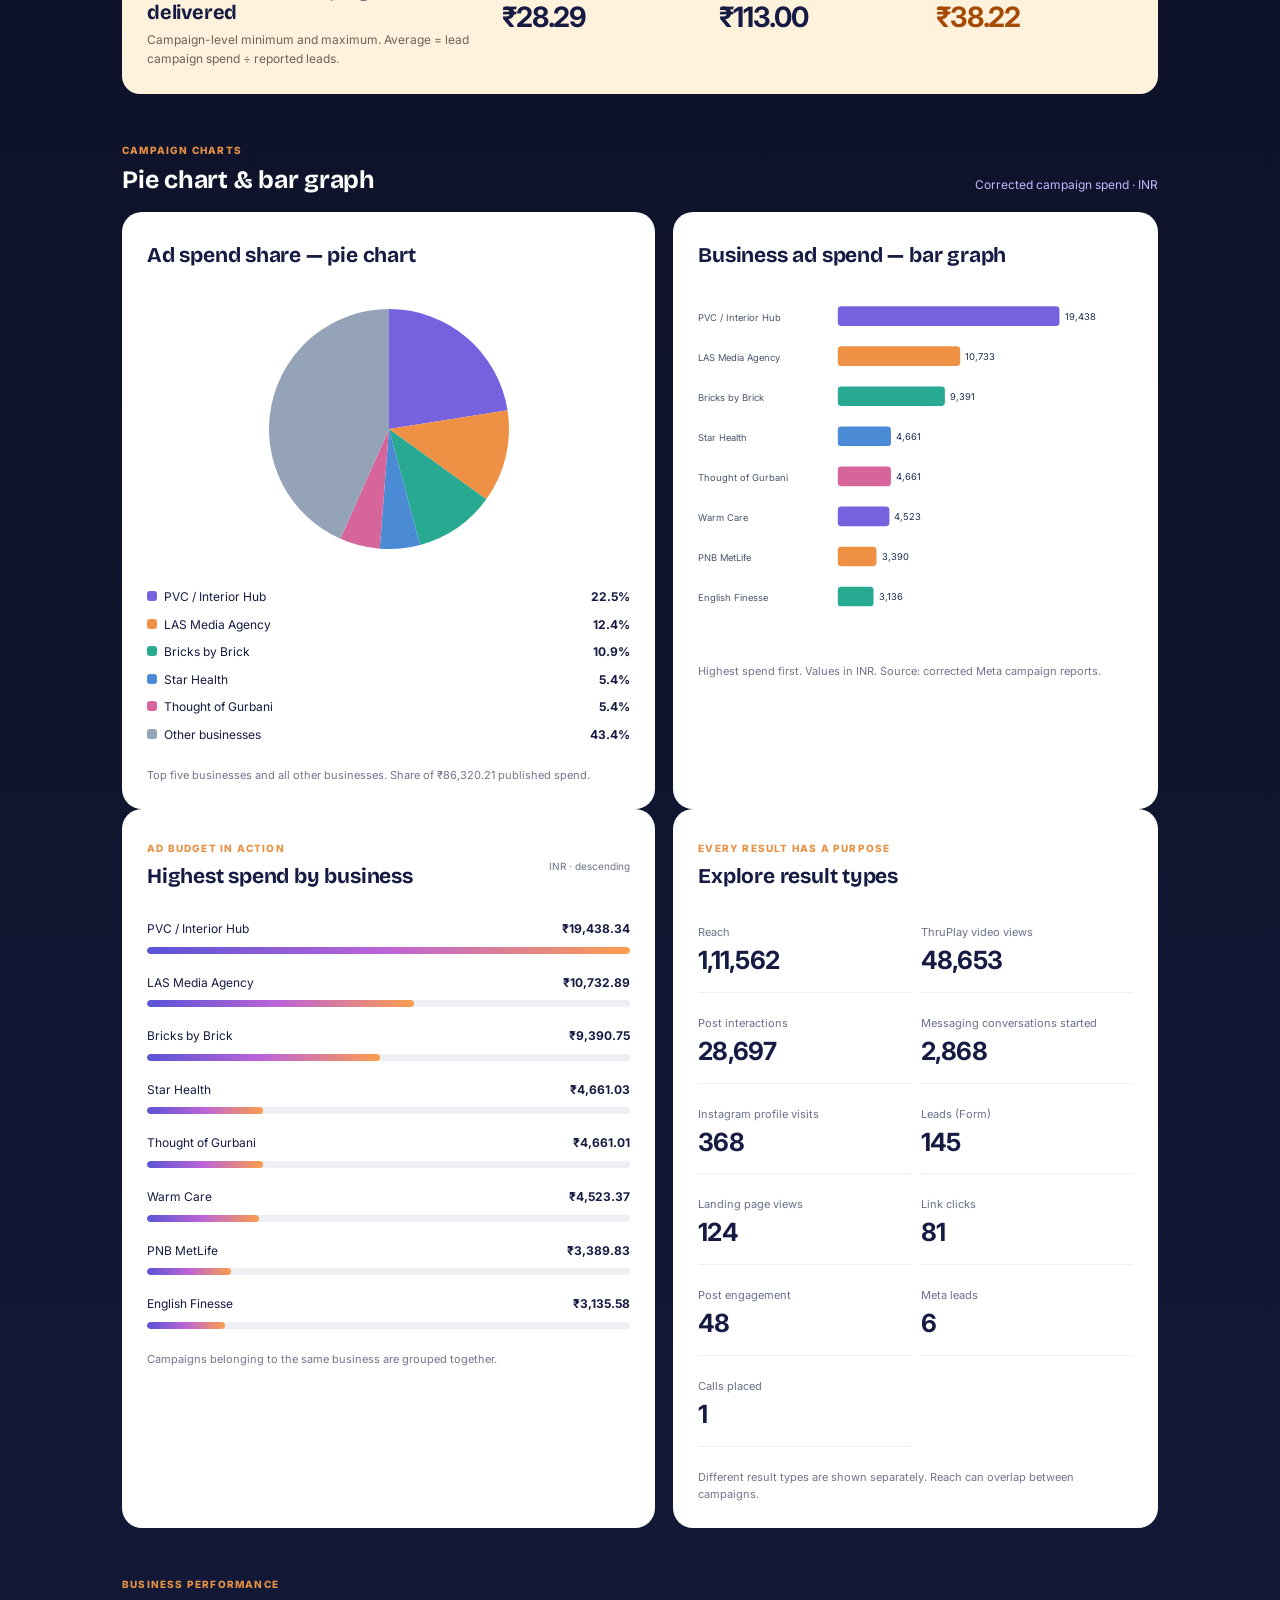
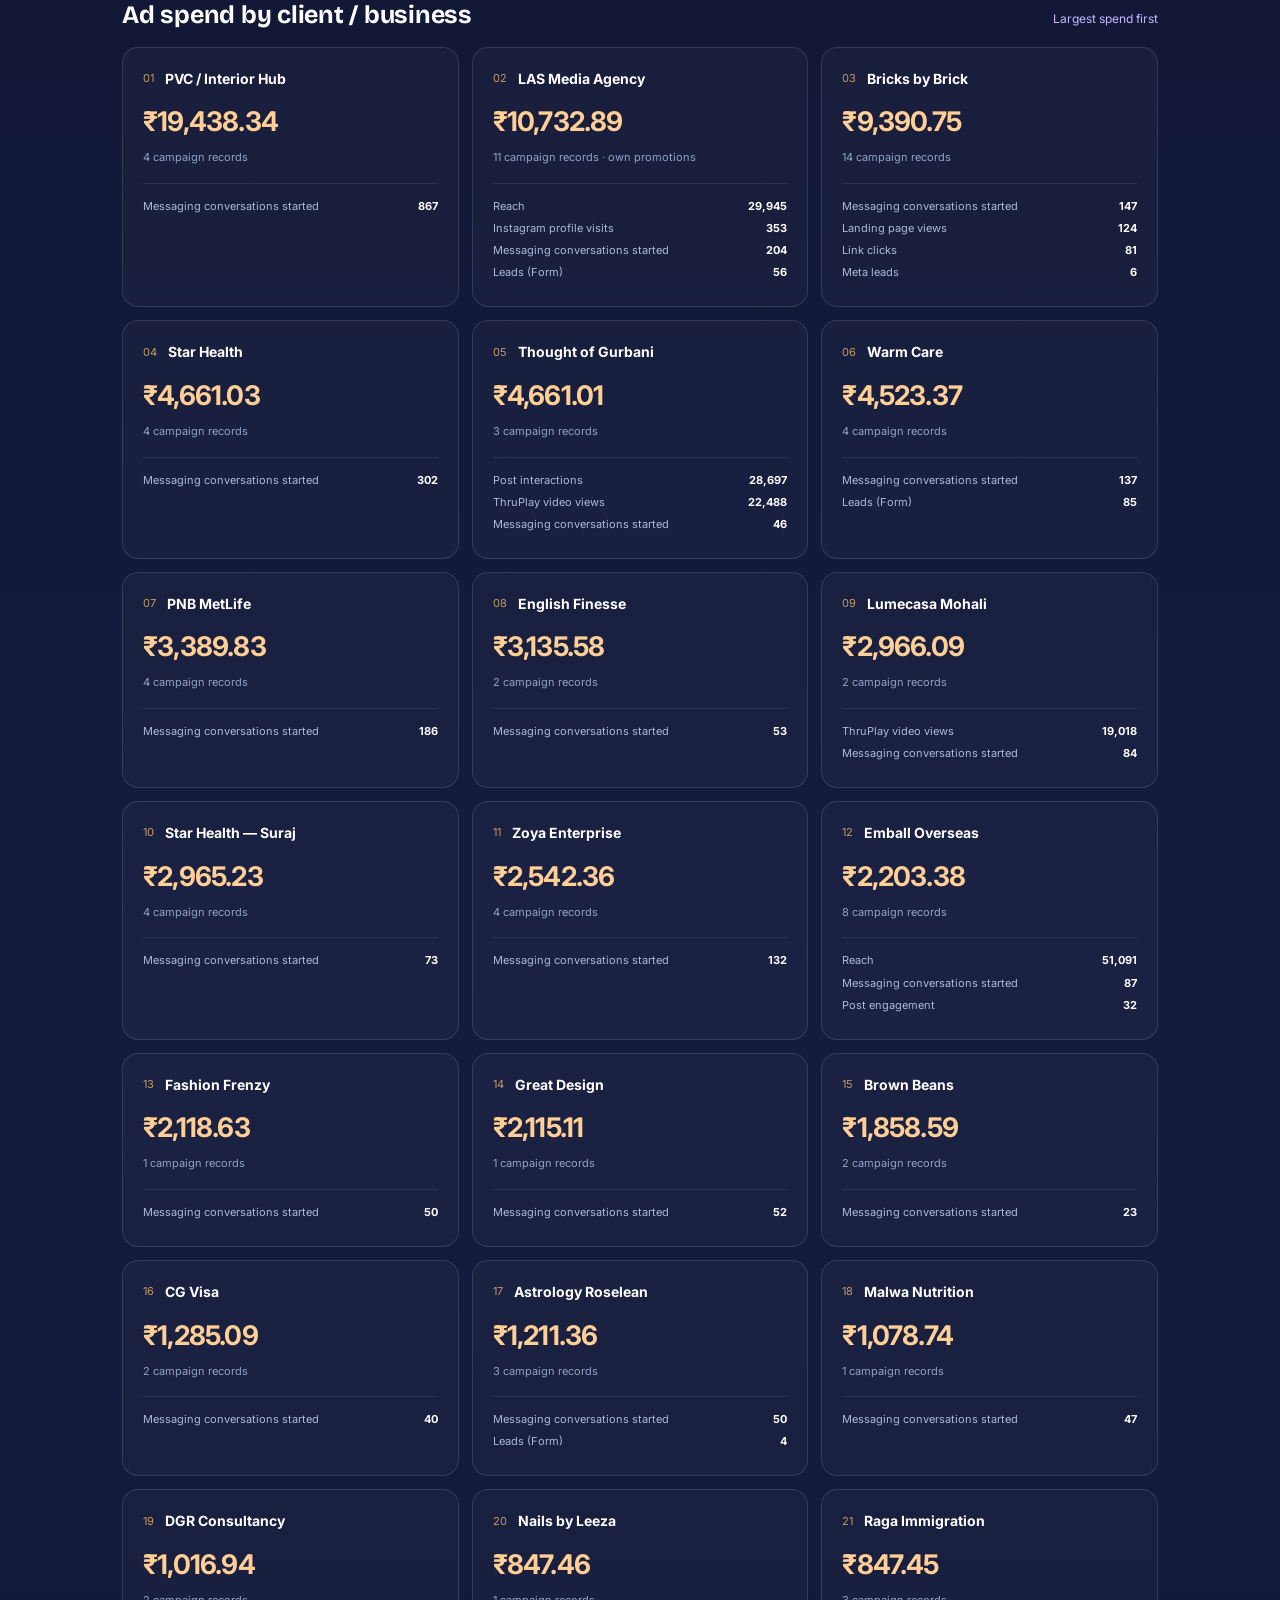
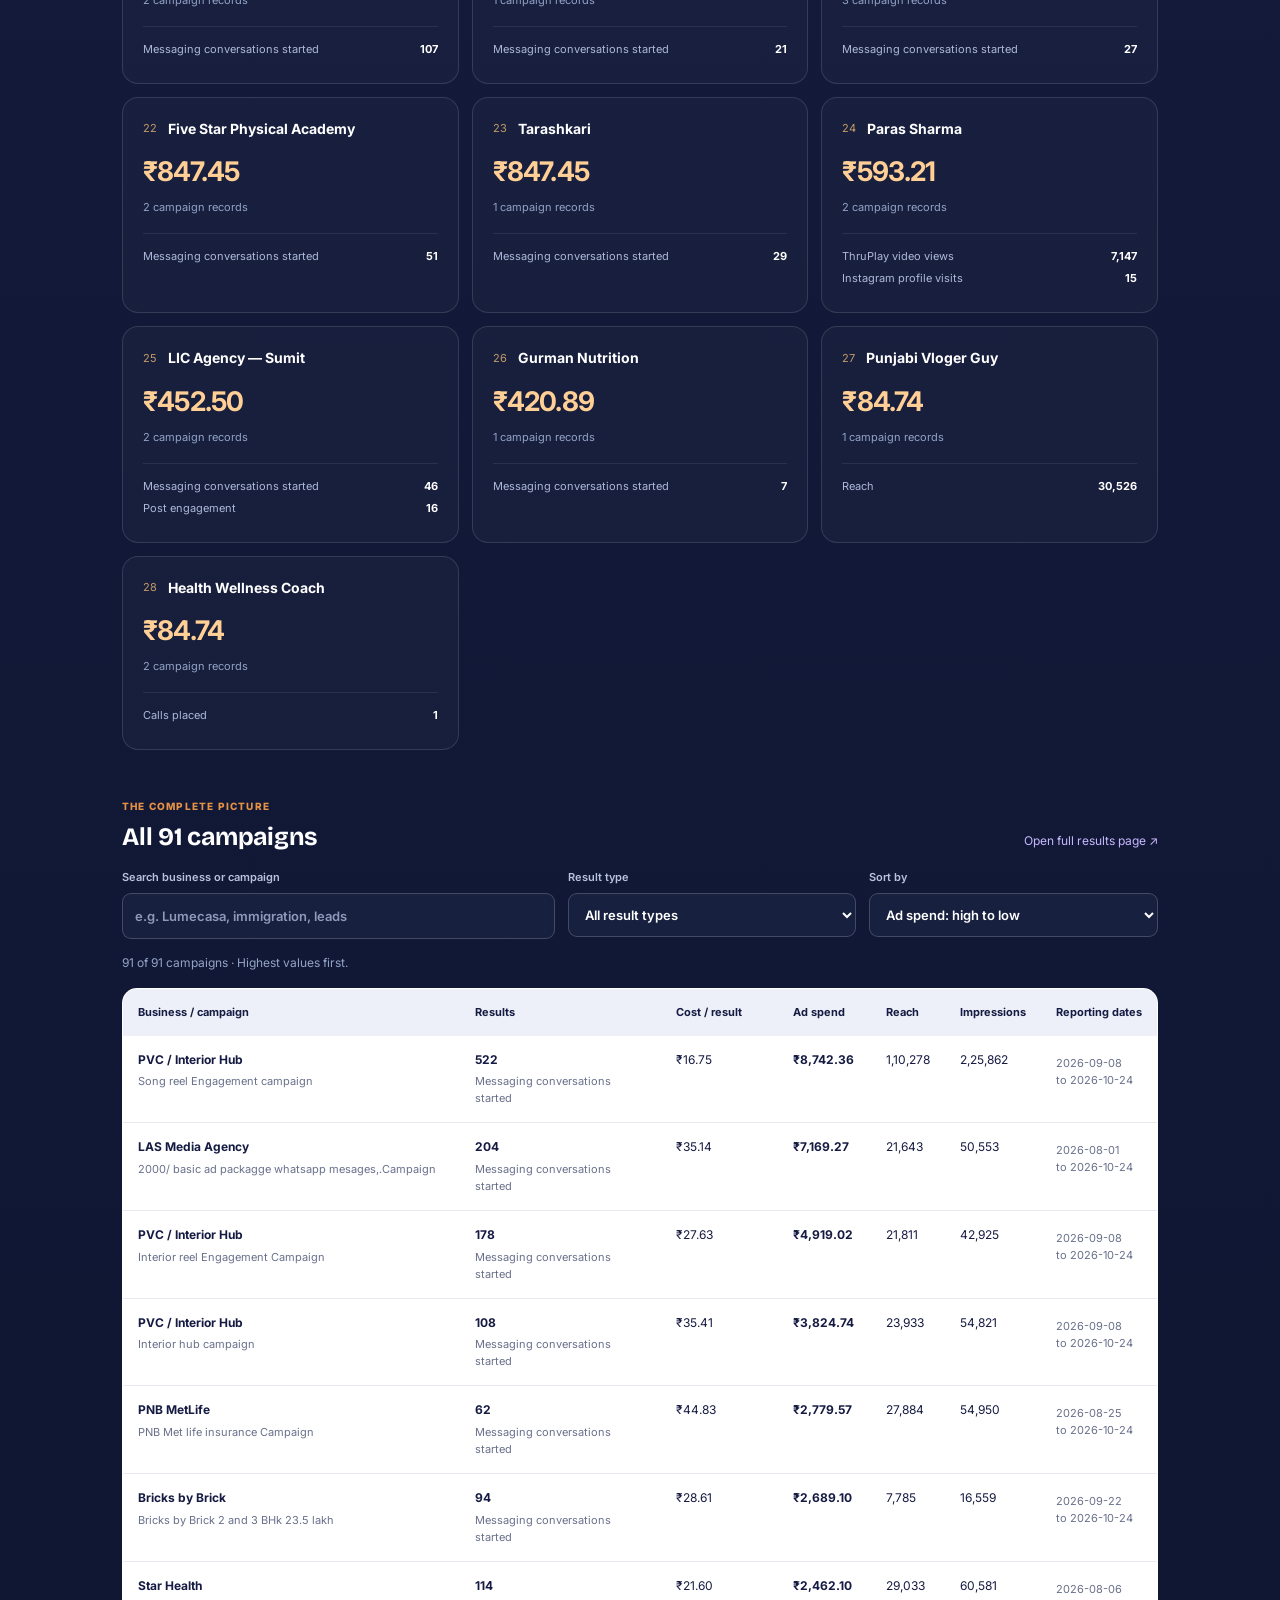
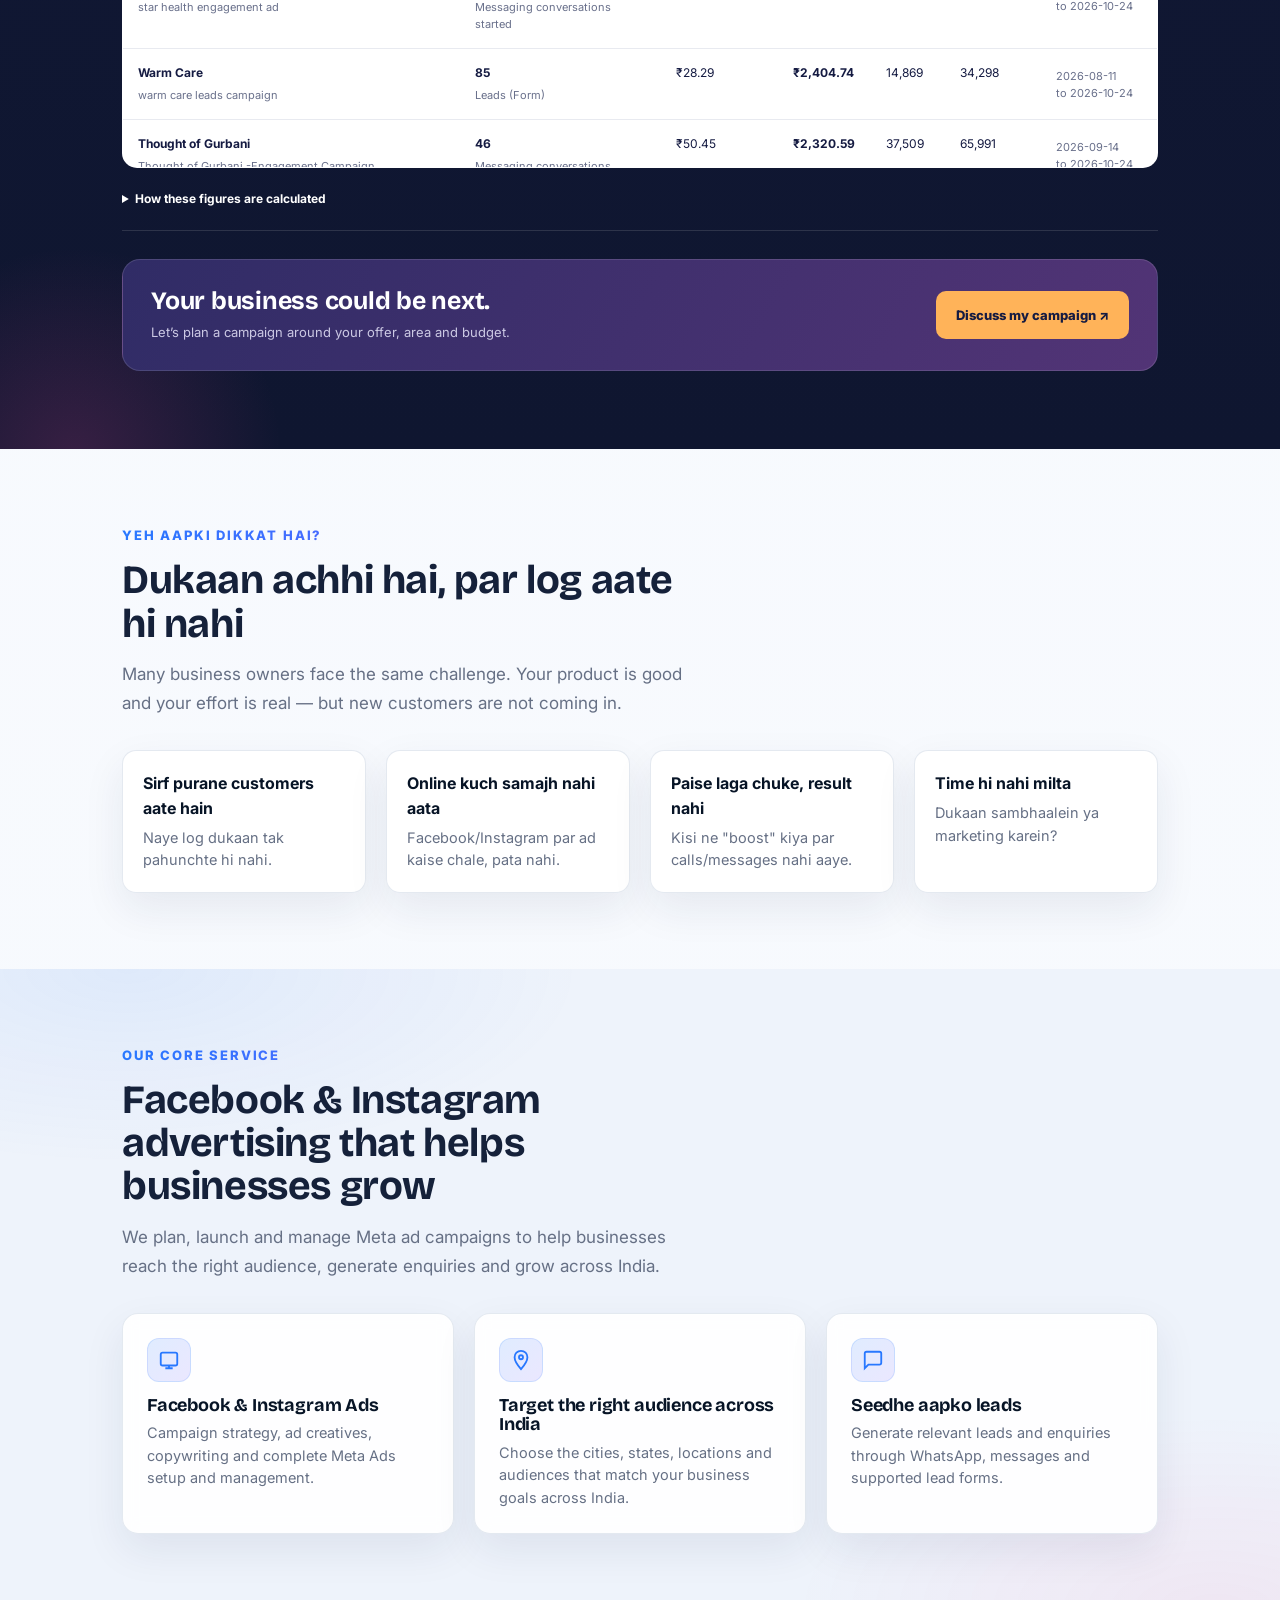
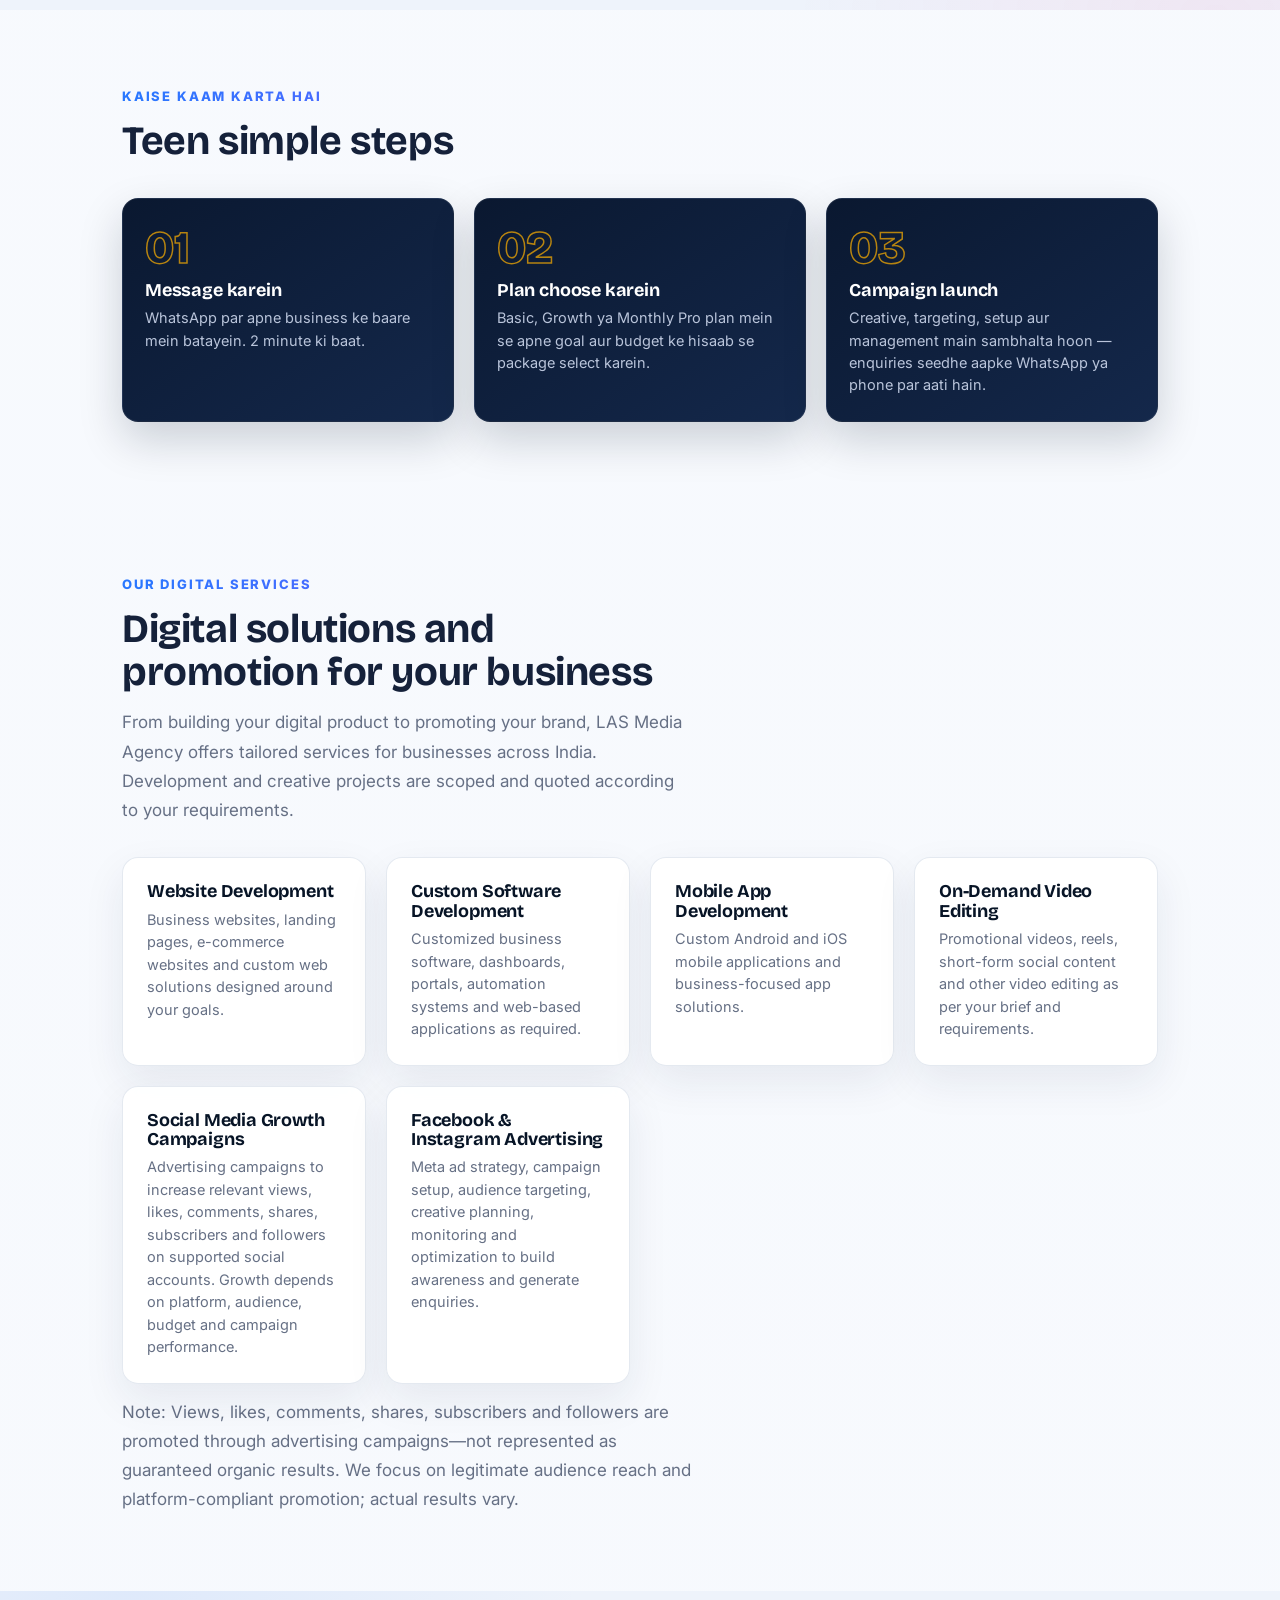
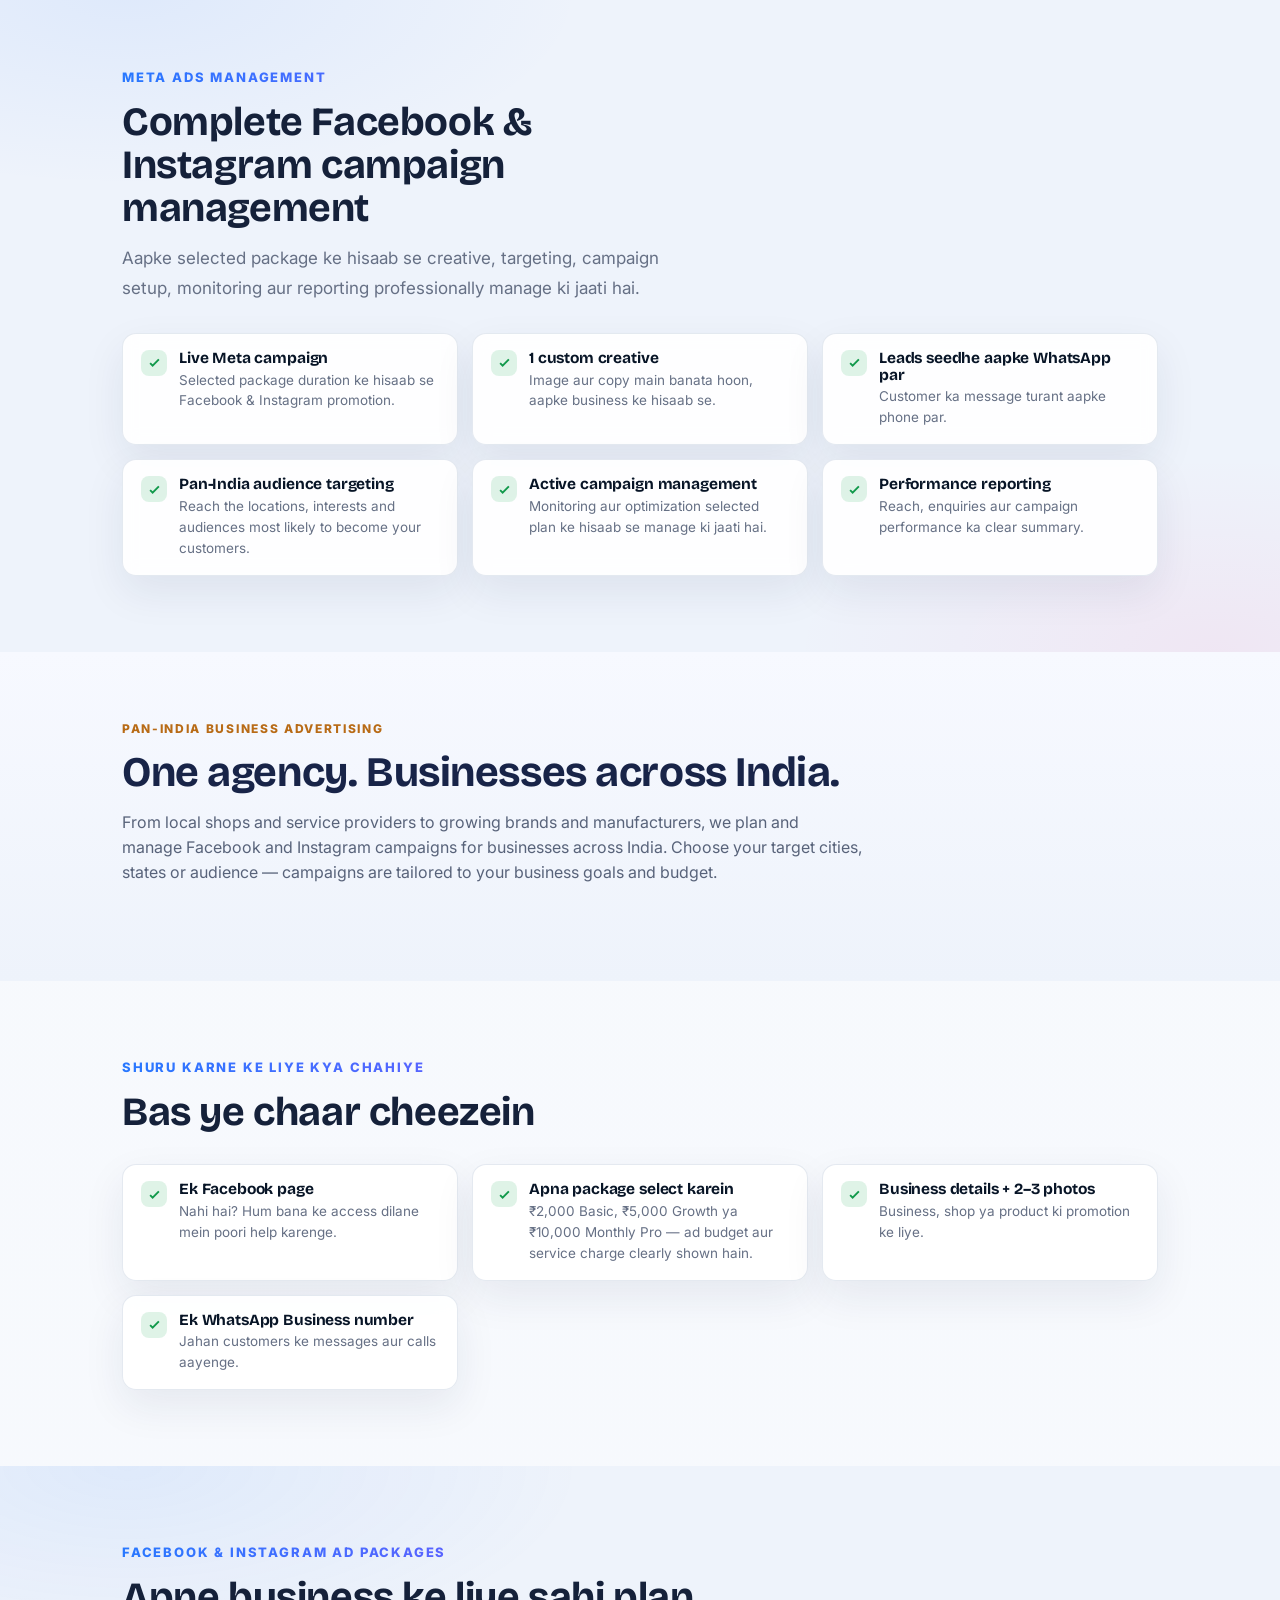
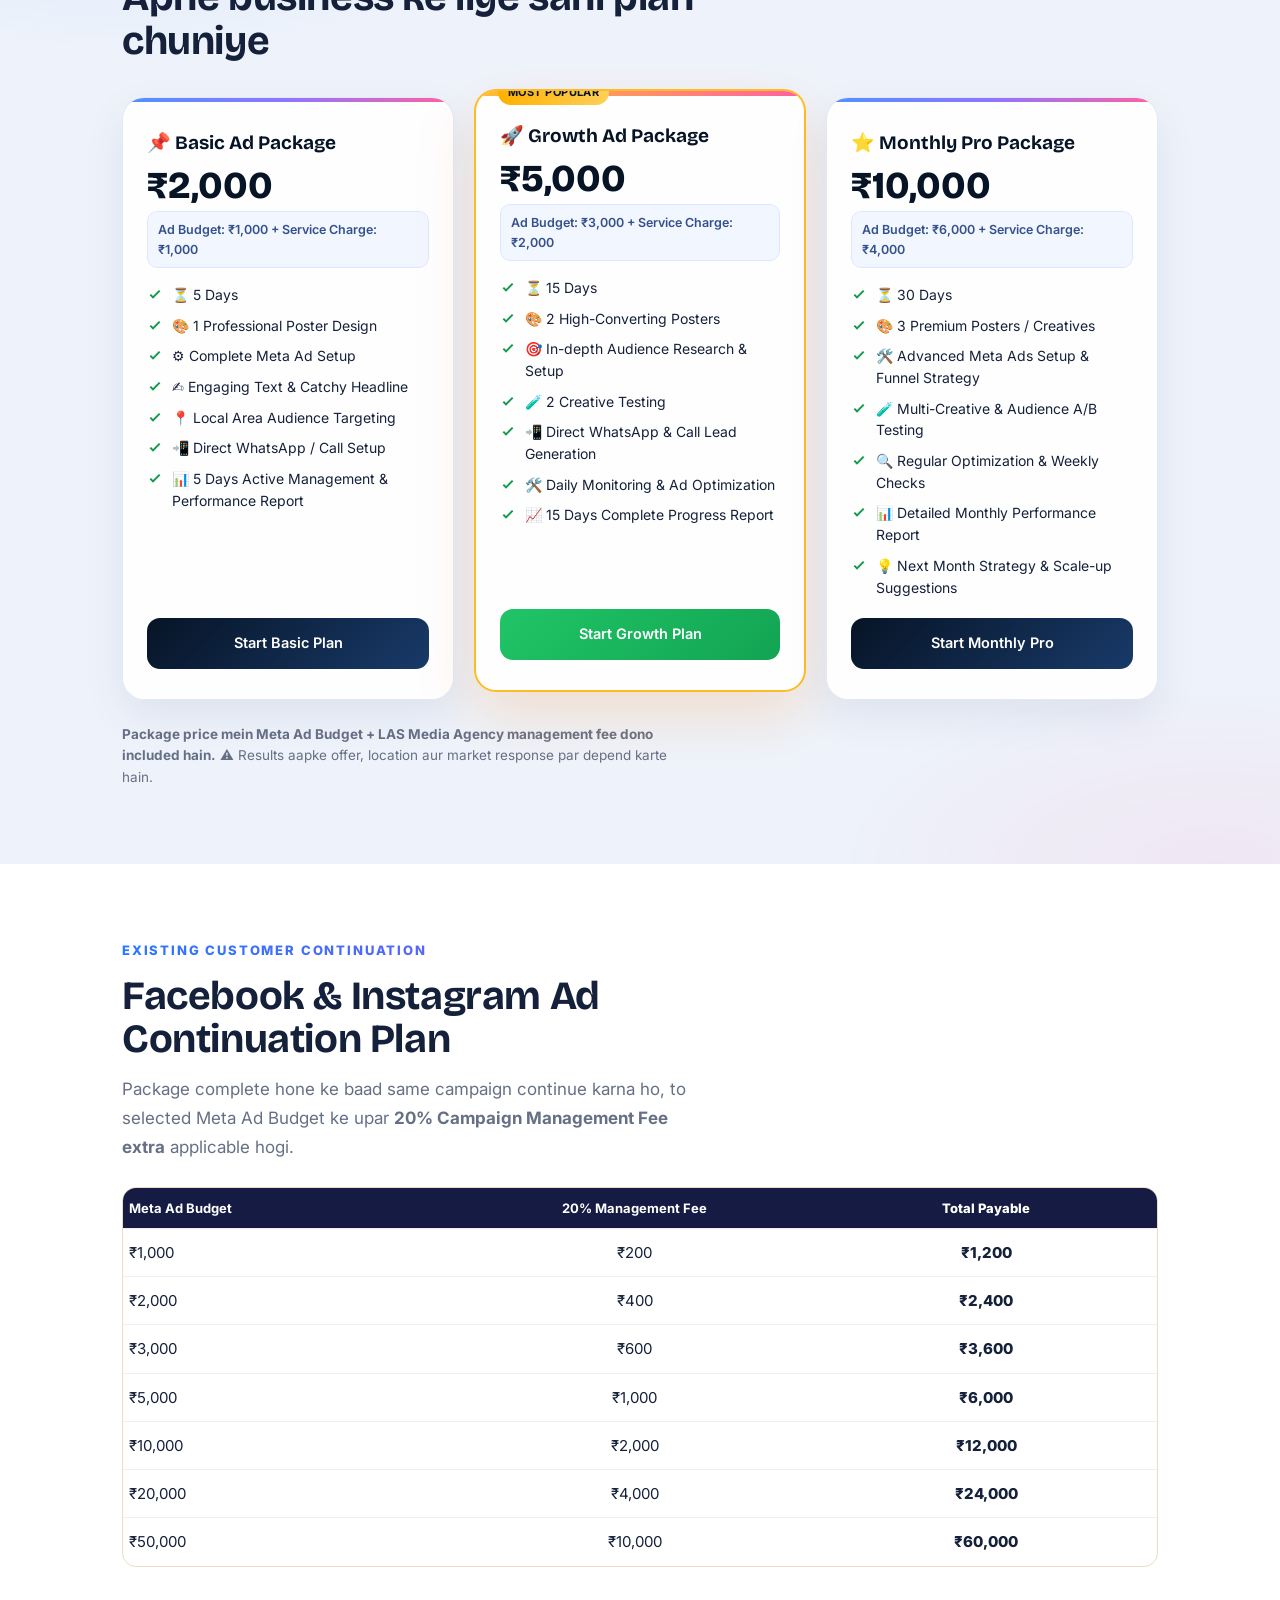
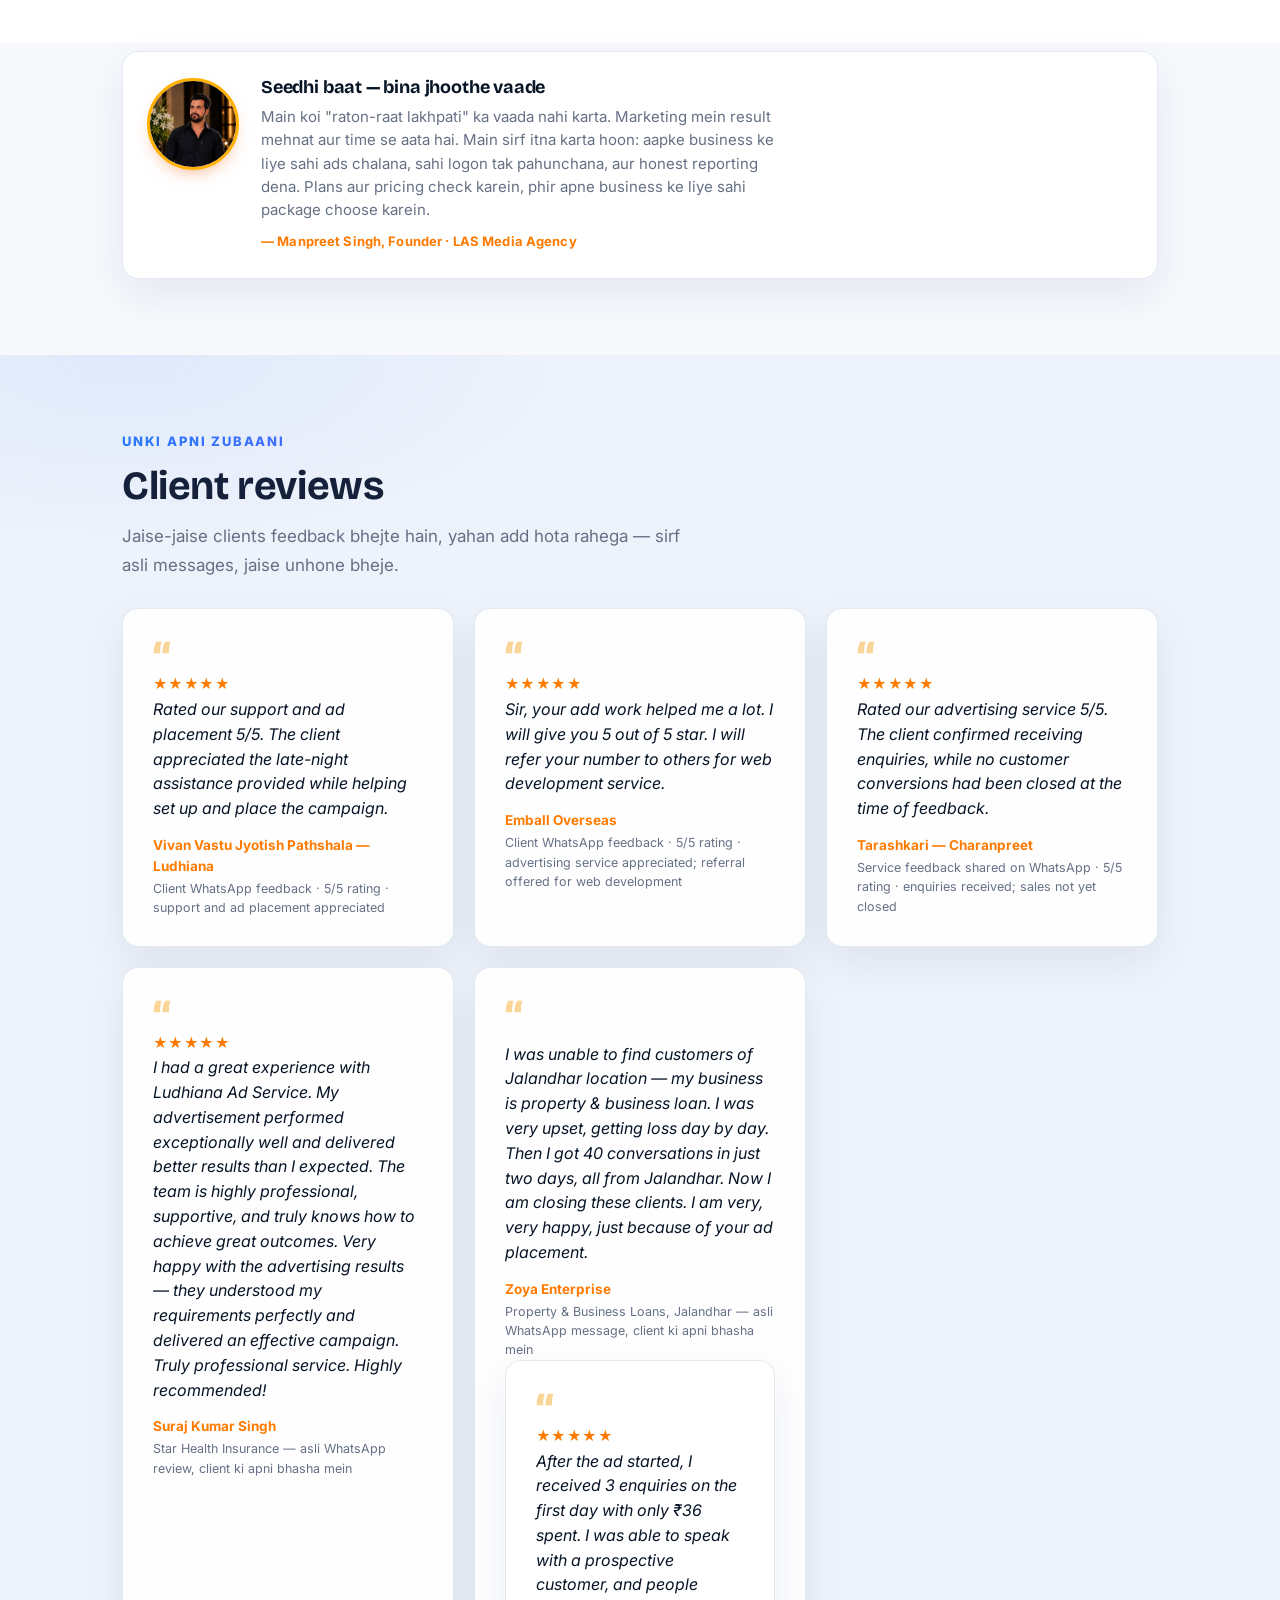
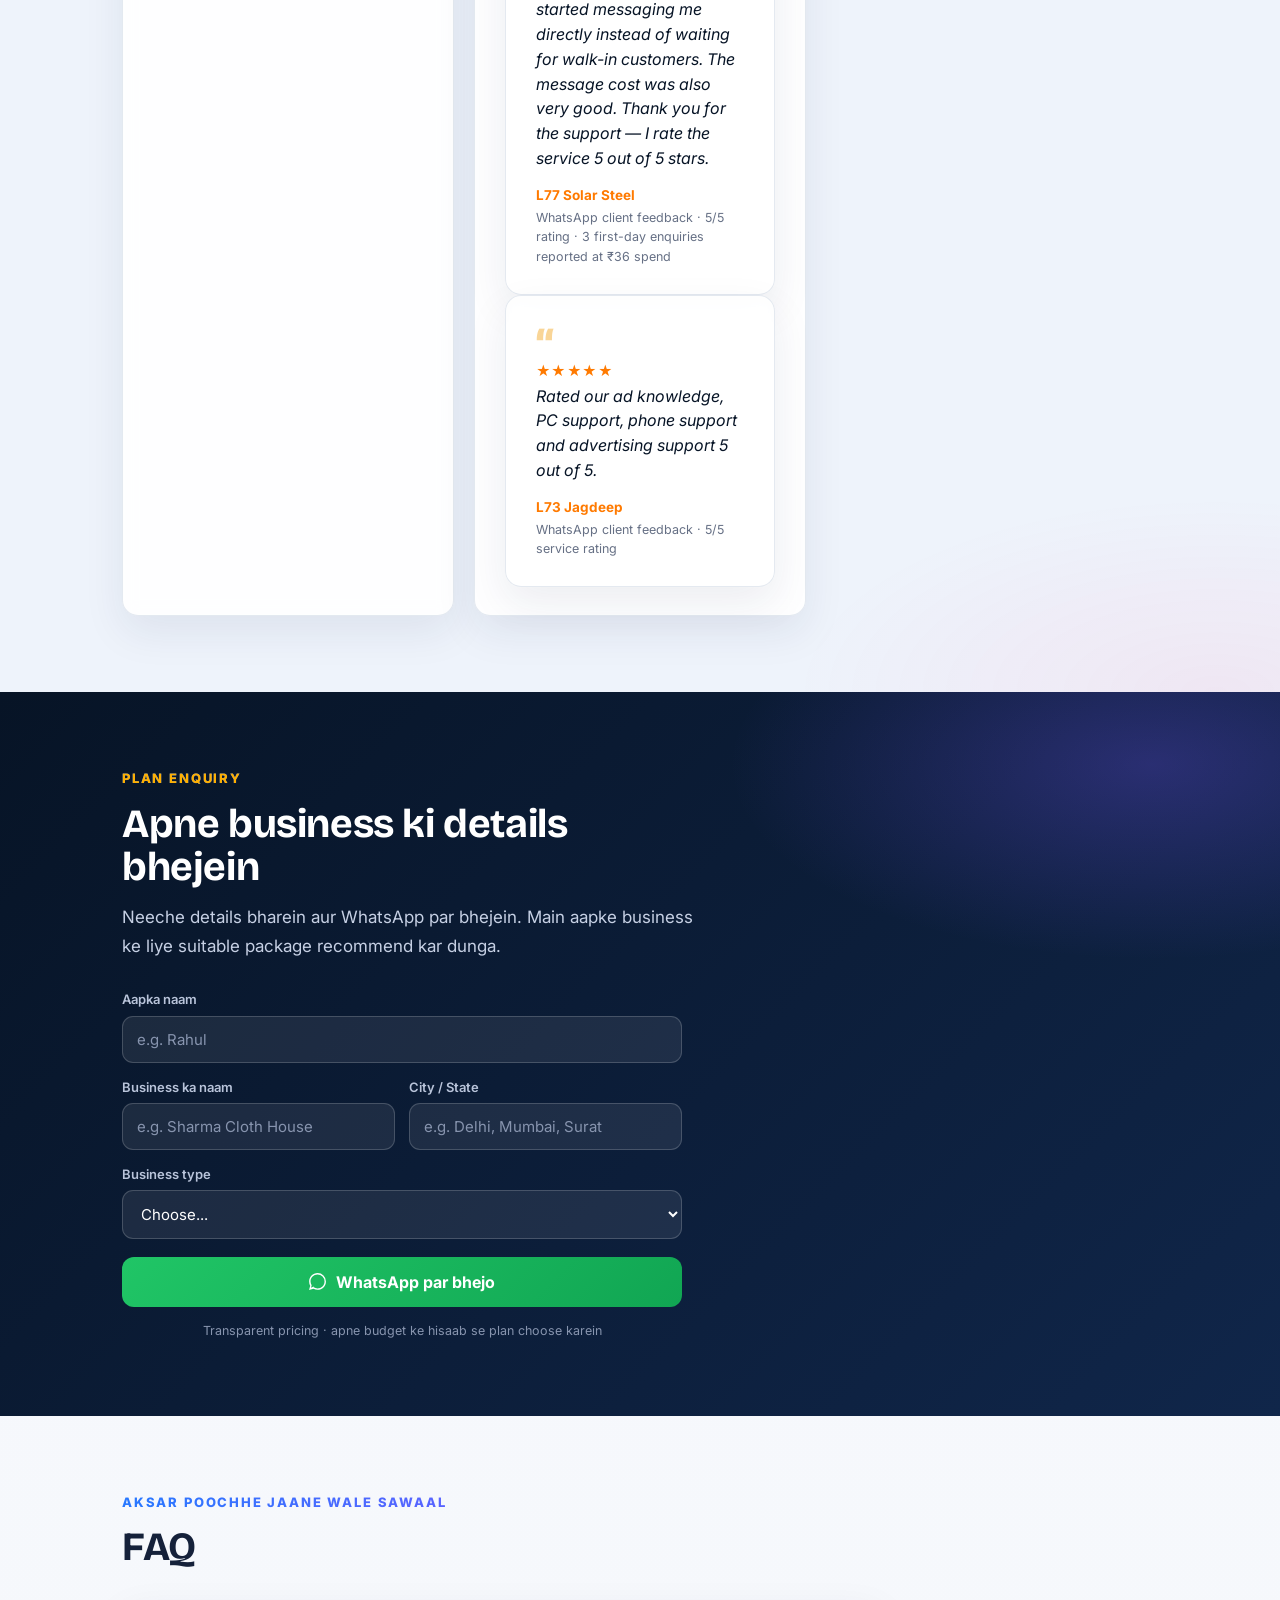
==== commit ee61195a: "Add two new verified WhatsApp client reviews" ====
--- a/index.html
+++ b/index.html
@@ -626,6 +626,20 @@
           <p class="qtext">I was unable to find customers of Jalandhar location — my business is property &amp; business loan. I was very upset, getting loss day by day. Then I got 40 conversations in just two days, all from Jalandhar. Now I am closing these clients. I am very, very happy, just because of your ad placement.</p>
           <p class="qby">Zoya Enterprise</p>
           <p class="qtag">Property &amp; Business Loans, Jalandhar — asli WhatsApp message, client ki apni bhasha mein</p>
+        <div class="quote-card">
+          <div class="qmark">&ldquo;</div>
+          <p class="qstars" aria-label="5 out of 5 stars">★★★★★</p>
+          <p class="qtext">After the ad started, I received 3 enquiries on the first day with only ₹36 spent. I was able to speak with a prospective customer, and people started messaging me directly instead of waiting for walk-in customers. The message cost was also very good. Thank you for the support — I rate the service 5 out of 5 stars.</p>
+          <p class="qby">L77 Solar Steel</p>
+          <p class="qtag">WhatsApp client feedback · 5/5 rating · 3 first-day enquiries reported at ₹36 spend</p>
+        </div>
+        <div class="quote-card">
+          <div class="qmark">&ldquo;</div>
+          <p class="qstars" aria-label="5 out of 5 stars">★★★★★</p>
+          <p class="qtext">Rated our ad knowledge, PC support, phone support and advertising support 5 out of 5.</p>
+          <p class="qby">L73 Jagdeep</p>
+          <p class="qtag">WhatsApp client feedback · 5/5 service rating</p>
+        </div>
         </div>
       </div>
     </div>
